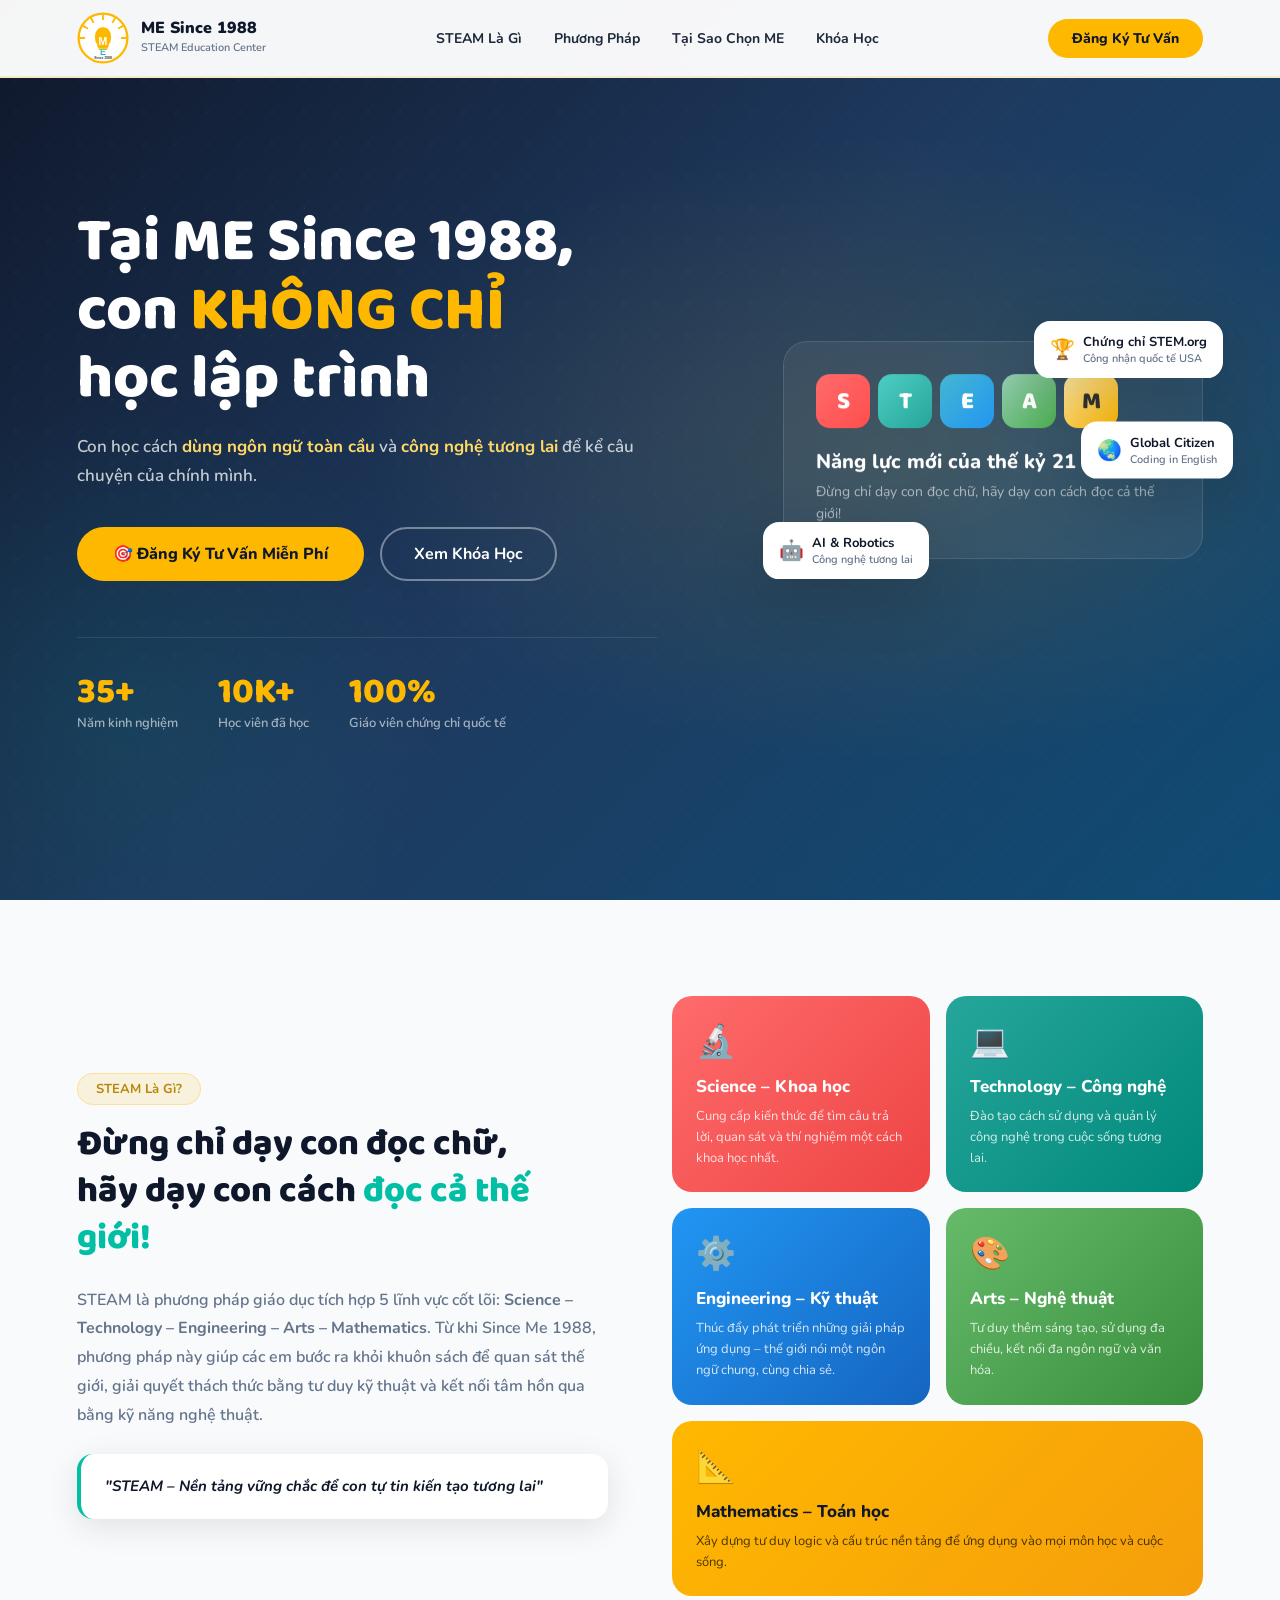
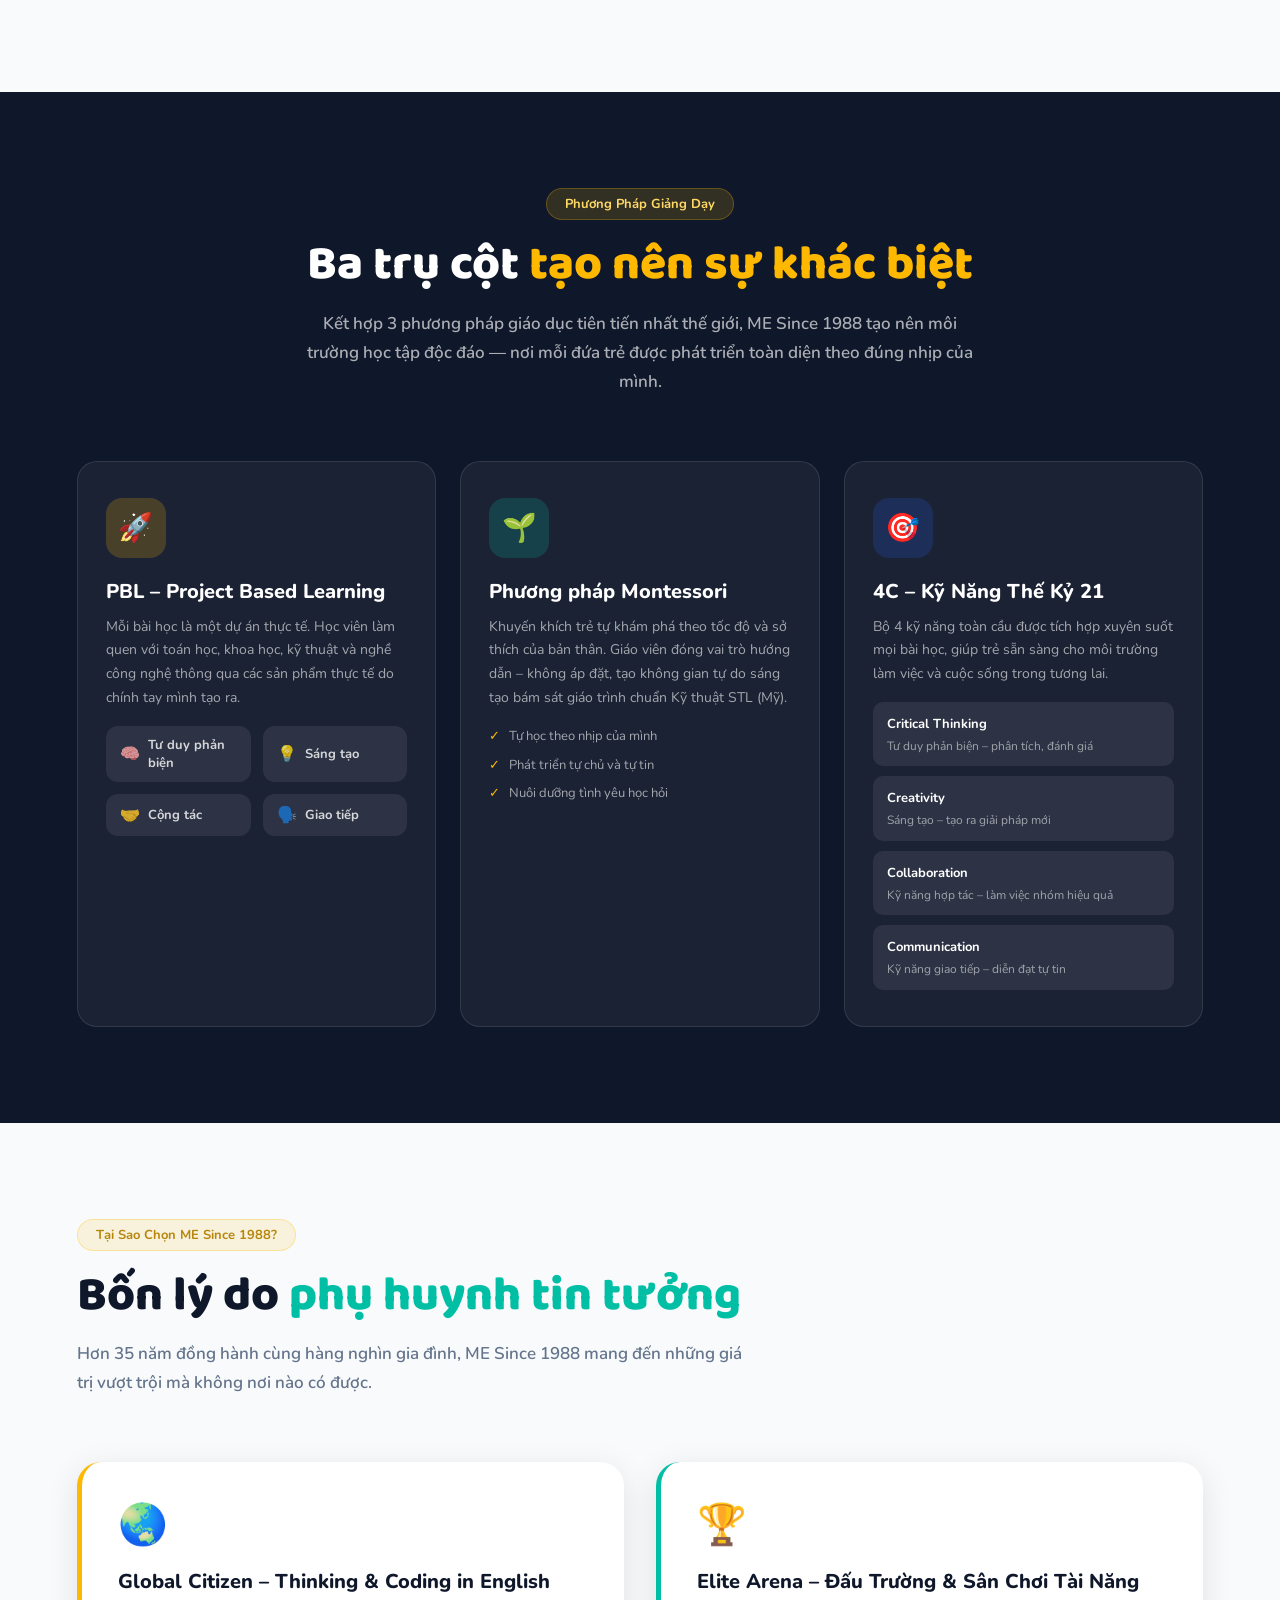
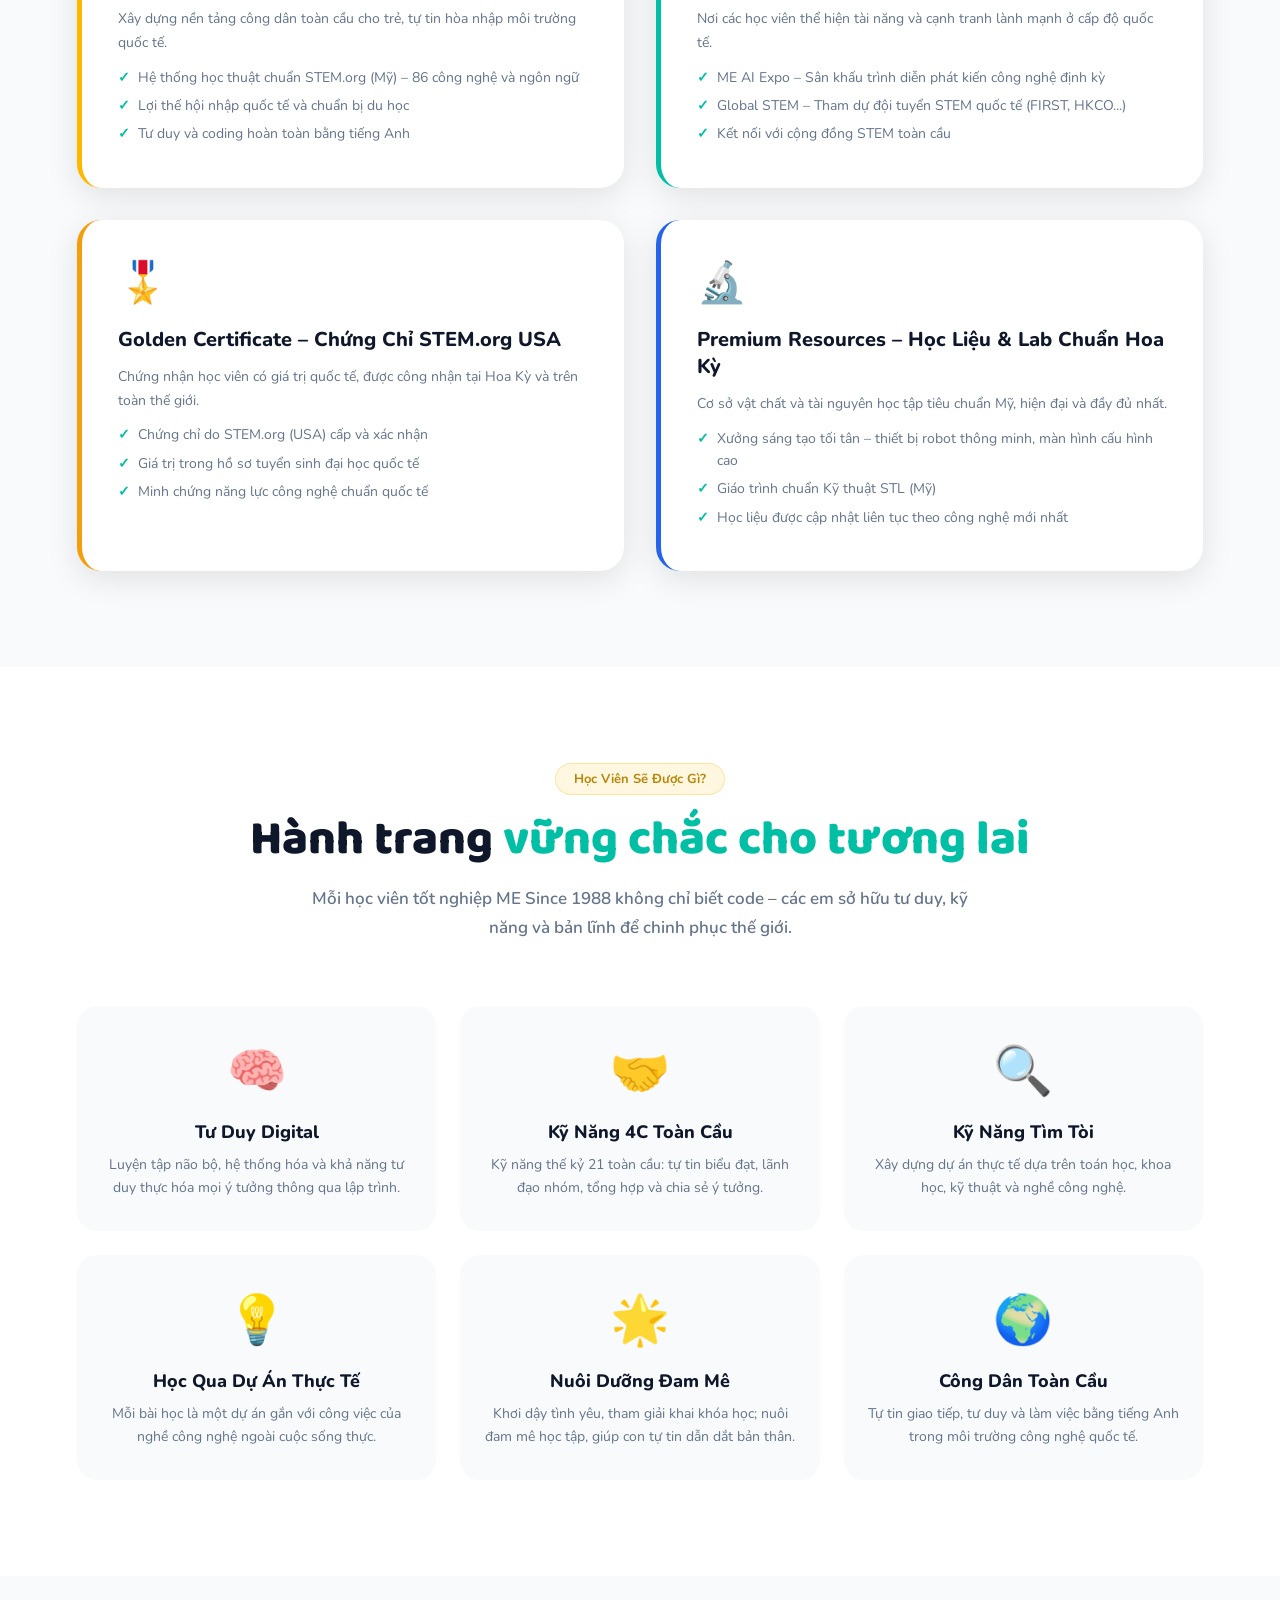
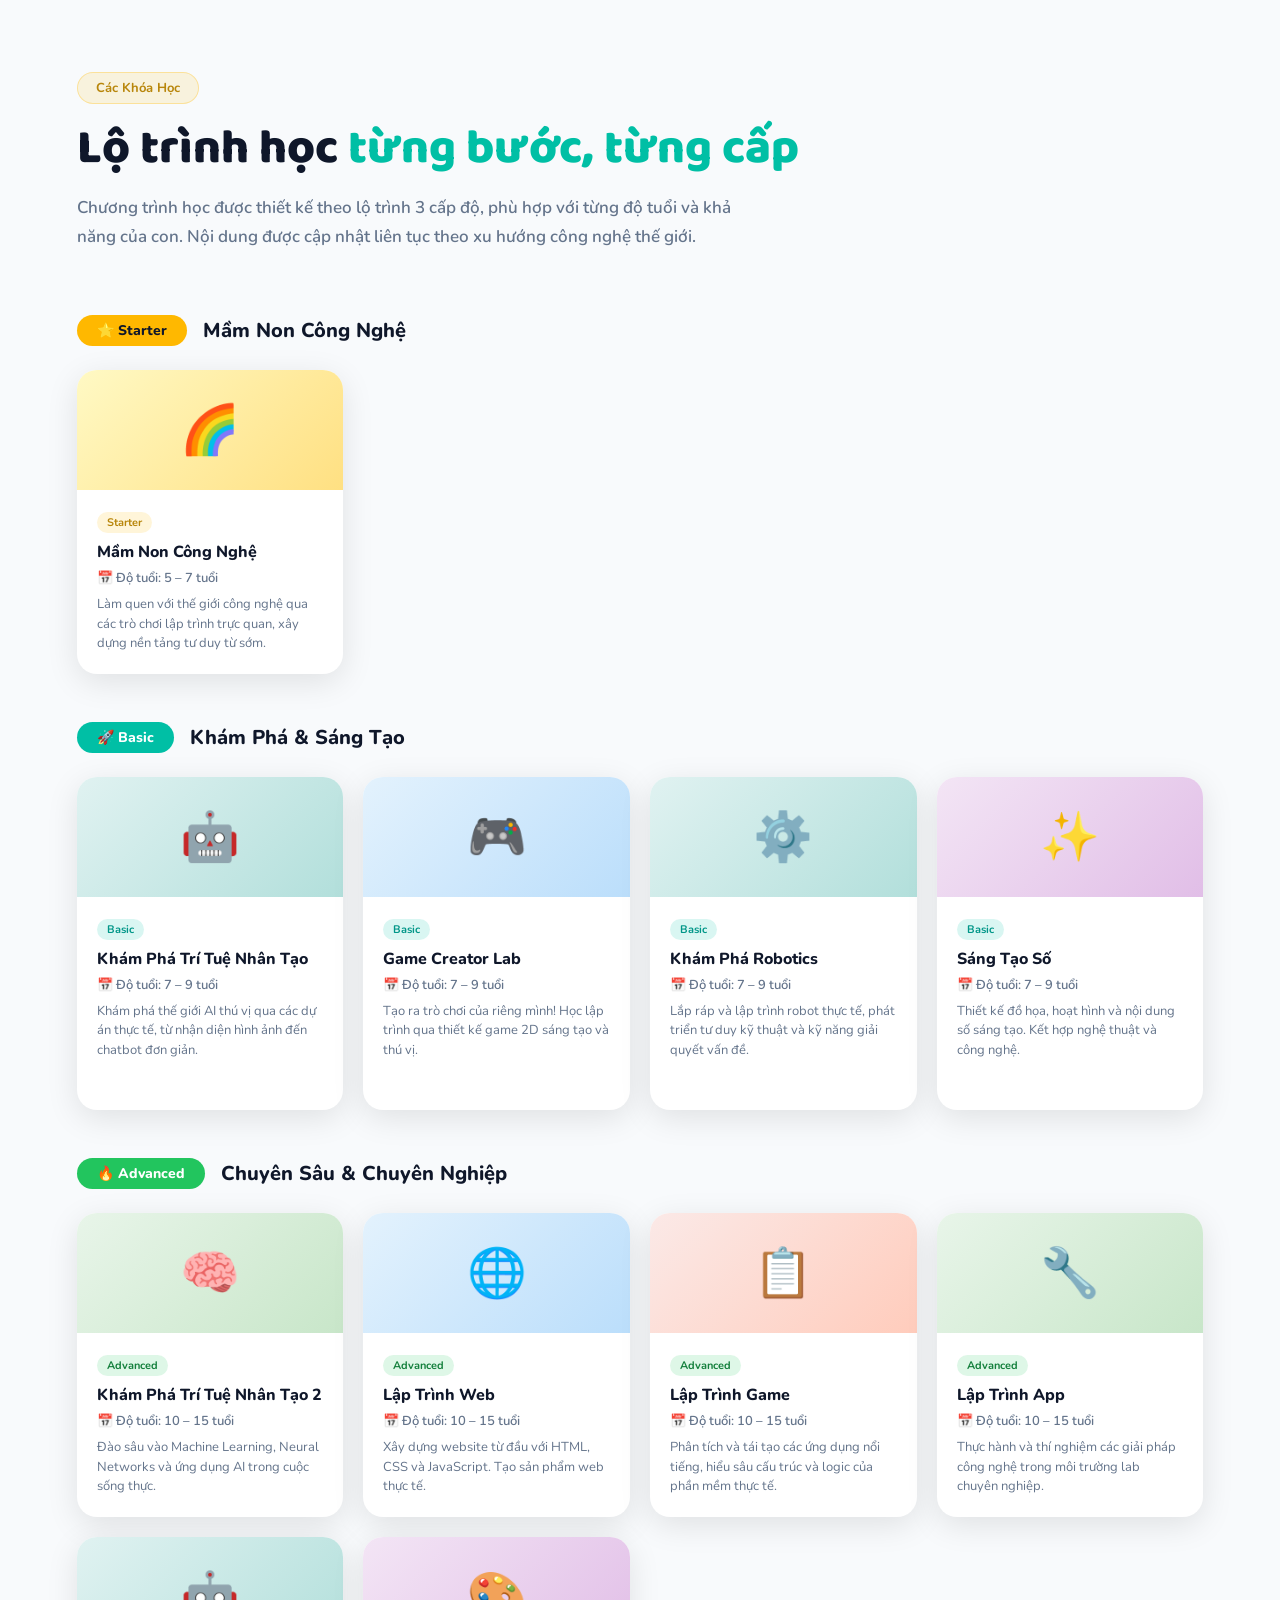
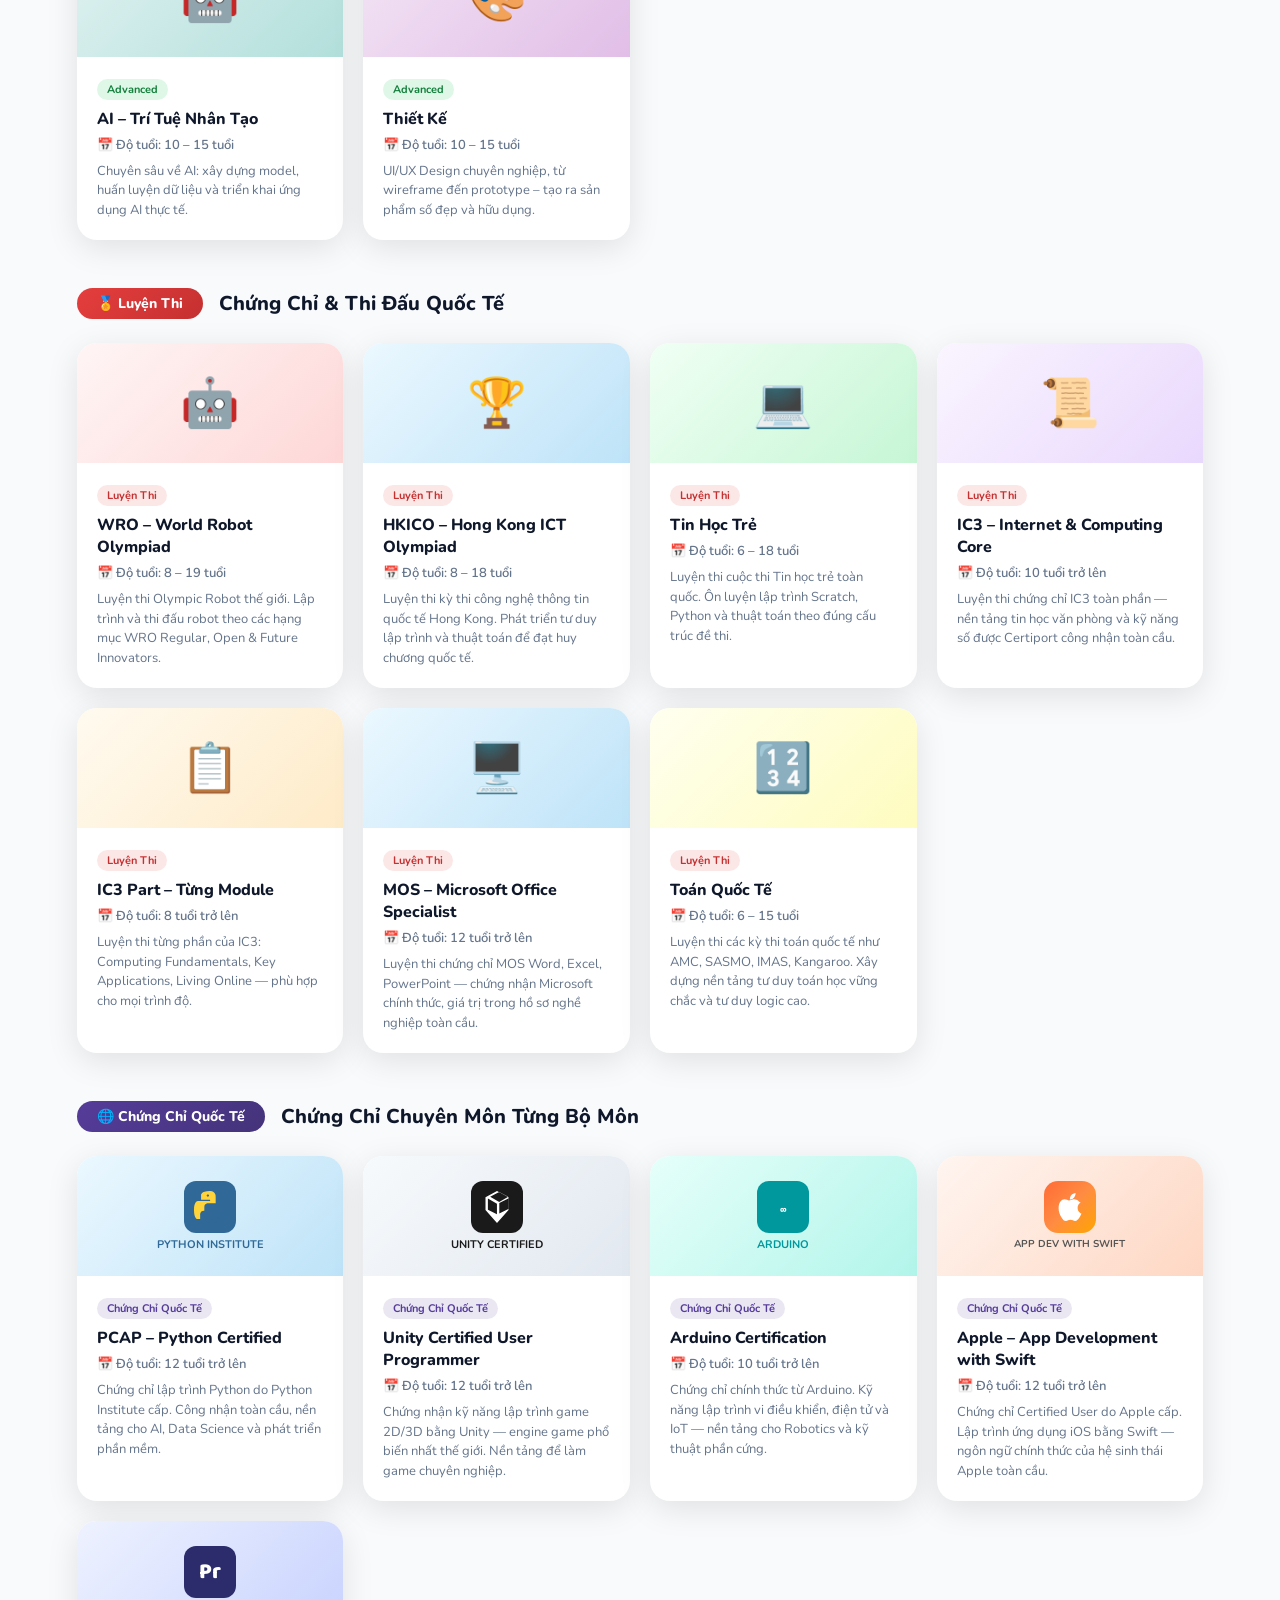
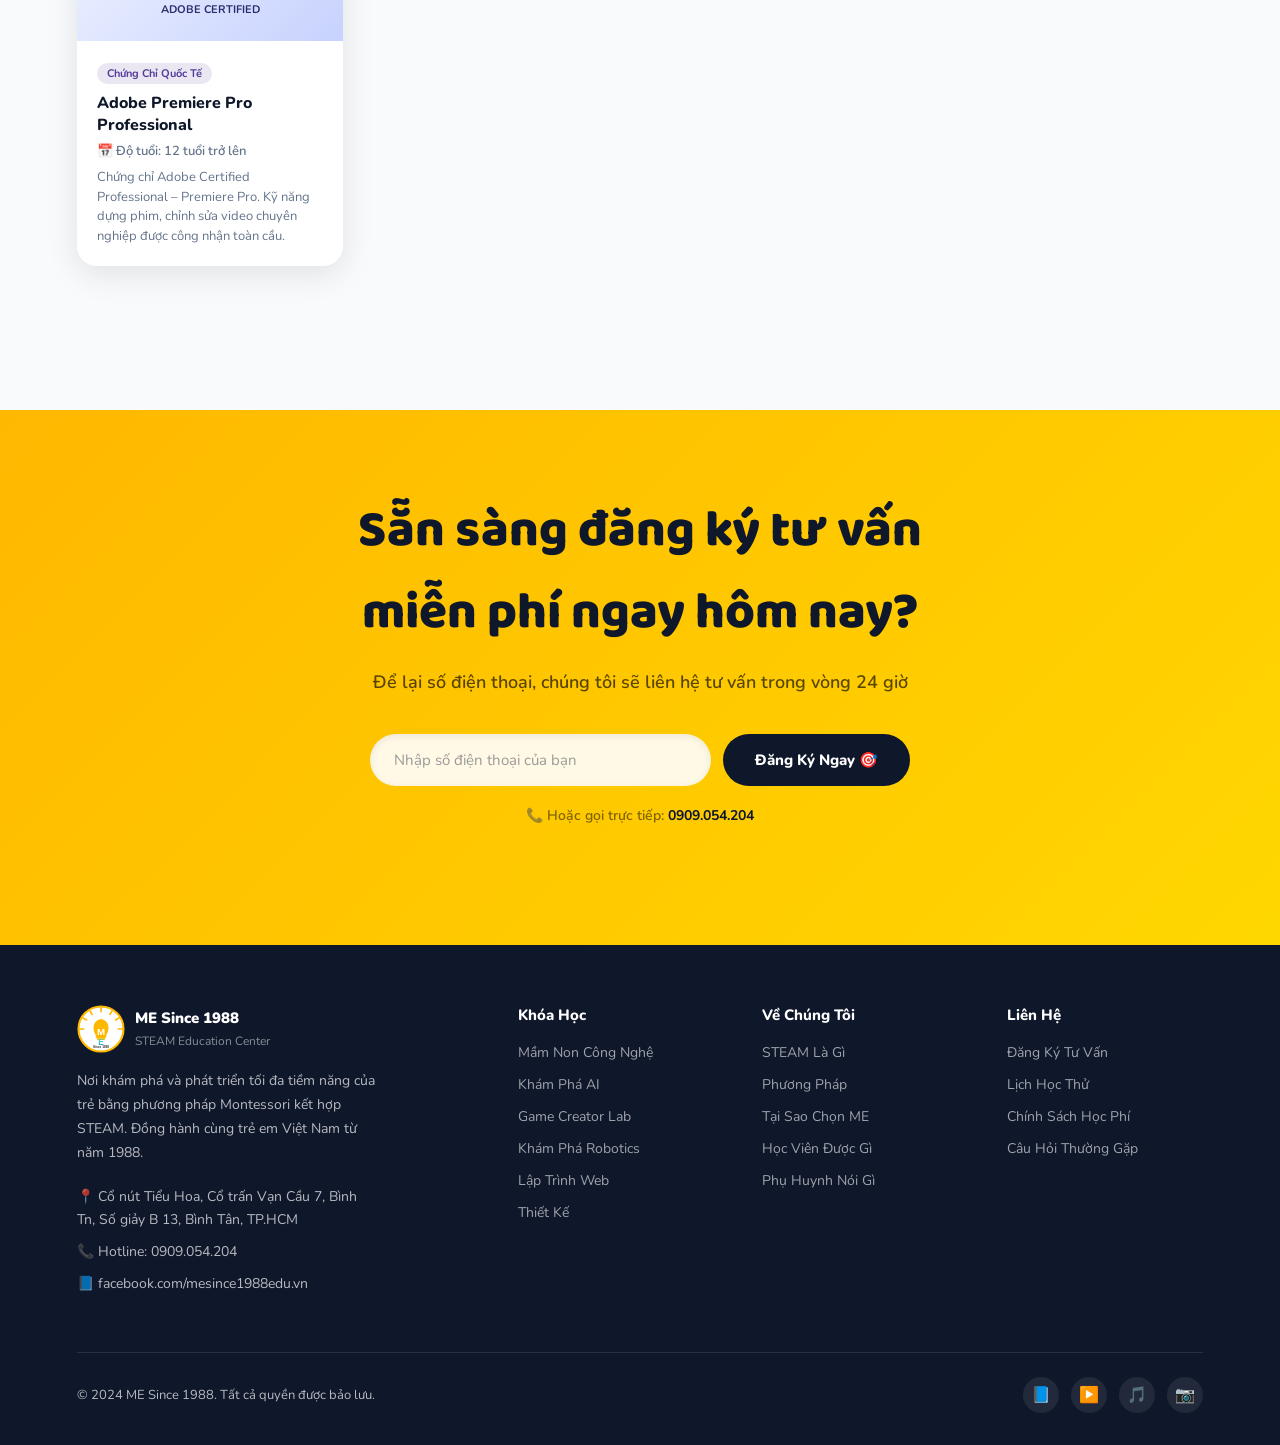
==== index.html @ 808fad38 "index" ====
<!DOCTYPE html>
<html lang="vi">
<head>
  <meta charset="UTF-8" />
  <meta name="viewport" content="width=device-width, initial-scale=1.0" />
  <title>ME Since 1988 – STEAM Công Nghệ Cho Trẻ</title>
  <link rel="preconnect" href="https://fonts.googleapis.com" />
  <link href="https://fonts.googleapis.com/css2?family=Nunito:wght@400;600;700;800;900&family=Baloo+2:wght@700;800&display=swap" rel="stylesheet" />
  <style>
    *, *::before, *::after { box-sizing: border-box; margin: 0; padding: 0; }

    :root {
      --yellow: #FFB800;
      --yellow-light: #FFD966;
      --teal: #00BFA5;
      --teal-dark: #009688;
      --green: #2ECC71;
      --blue: #2563EB;
      --navy: #0F172A;
      --navy-soft: #1E293B;
      --white: #FFFFFF;
      --gray-soft: #F8FAFC;
      --gray: #64748B;
      --radius: 20px;
      --shadow: 0 8px 32px rgba(0,0,0,0.10);
      --shadow-lg: 0 20px 60px rgba(0,0,0,0.15);
    }

    html { scroll-behavior: smooth; }

    body {
      font-family: 'Nunito', sans-serif;
      color: var(--navy);
      background: var(--white);
      overflow-x: hidden;
    }

    /* ── NAV ── */
    nav {
      position: fixed; top: 0; left: 0; right: 0; z-index: 999;
      background: rgba(255,255,255,0.96);
      backdrop-filter: blur(12px);
      border-bottom: 2px solid rgba(255,184,0,0.2);
      display: flex; align-items: center; justify-content: space-between;
      padding: 12px 6%;
      transition: box-shadow .3s;
    }
    nav.scrolled { box-shadow: 0 4px 24px rgba(0,0,0,0.10); }

    .nav-logo { display: flex; align-items: center; gap: 12px; text-decoration: none; }
    .nav-logo .logo-icon {
      width: 50px; height: 50px;
      background: var(--yellow);
      border-radius: 50%;
      display: flex; align-items: center; justify-content: center;
      font-family: 'Baloo 2', sans-serif;
      font-weight: 800; font-size: 18px; color: var(--navy);
      box-shadow: 0 4px 12px rgba(255,184,0,0.4);
    }
    .nav-logo .logo-text { line-height: 1.1; }
    .nav-logo .logo-text strong { display: block; font-size: 16px; font-weight: 900; color: var(--navy); }
    .nav-logo .logo-text span { font-size: 11px; color: var(--gray); font-weight: 600; }

    .nav-links { display: flex; gap: 32px; list-style: none; }
    .nav-links a {
      text-decoration: none; font-weight: 700; font-size: 14px;
      color: var(--navy-soft); transition: color .2s;
    }
    .nav-links a:hover { color: var(--yellow); }

    .nav-cta {
      background: var(--yellow); color: var(--navy);
      border: none; border-radius: 50px;
      padding: 10px 24px; font-weight: 800; font-size: 14px;
      cursor: pointer; transition: transform .2s, box-shadow .2s;
      text-decoration: none;
    }
    .nav-cta:hover { transform: translateY(-2px); box-shadow: 0 6px 20px rgba(255,184,0,0.5); }

    .hamburger { display: none; flex-direction: column; gap: 5px; cursor: pointer; }
    .hamburger span { width: 24px; height: 3px; background: var(--navy); border-radius: 3px; transition: .3s; }

    /* ── HERO ── */
    #hero {
      min-height: 100vh;
      background: linear-gradient(135deg, #0F172A 0%, #1E3A5F 50%, #0F4C75 100%);
      display: flex; align-items: center;
      padding: 120px 6% 80px;
      position: relative; overflow: hidden;
    }
    #hero::before {
      content: '';
      position: absolute; inset: 0;
      background: radial-gradient(ellipse 60% 50% at 70% 50%, rgba(255,184,0,0.12) 0%, transparent 70%),
                  radial-gradient(ellipse 40% 60% at 10% 80%, rgba(0,191,165,0.10) 0%, transparent 60%);
    }

    .hero-dots {
      position: absolute; inset: 0; pointer-events: none;
      background-image: radial-gradient(circle, rgba(255,255,255,0.06) 1px, transparent 1px);
      background-size: 32px 32px;
    }

    .hero-content { position: relative; z-index: 2; max-width: 580px; }
    .hero-badge {
      display: inline-flex; align-items: center; gap: 8px;
      background: rgba(255,184,0,0.15); border: 1px solid rgba(255,184,0,0.35);
      color: var(--yellow-light); border-radius: 50px;
      padding: 6px 18px; font-size: 13px; font-weight: 700;
      margin-bottom: 24px;
    }
    .hero-badge .dot { width: 8px; height: 8px; background: var(--yellow); border-radius: 50%; animation: pulse 2s infinite; }

    @keyframes pulse { 0%,100%{opacity:1;transform:scale(1)} 50%{opacity:.5;transform:scale(1.3)} }

    .hero-title {
      font-family: 'Baloo 2', sans-serif;
      font-size: clamp(36px, 5vw, 62px);
      font-weight: 800; line-height: 1.1; color: var(--white);
      margin-bottom: 20px;
    }
    .hero-title .highlight { color: var(--yellow); }

    .hero-sub {
      font-size: 17px; color: rgba(255,255,255,0.75);
      line-height: 1.7; margin-bottom: 36px; font-weight: 600;
    }
    .hero-sub strong { color: var(--yellow-light); }

    .hero-actions { display: flex; gap: 16px; flex-wrap: wrap; }
    .btn-primary {
      background: var(--yellow); color: var(--navy);
      border: none; border-radius: 50px;
      padding: 16px 36px; font-weight: 800; font-size: 16px;
      cursor: pointer; transition: transform .2s, box-shadow .2s;
      text-decoration: none; display: inline-block;
    }
    .btn-primary:hover { transform: translateY(-3px); box-shadow: 0 10px 30px rgba(255,184,0,0.5); }
    .btn-outline {
      background: transparent; color: var(--white);
      border: 2px solid rgba(255,255,255,0.4); border-radius: 50px;
      padding: 14px 32px; font-weight: 700; font-size: 16px;
      cursor: pointer; transition: .2s; text-decoration: none; display: inline-block;
    }
    .btn-outline:hover { border-color: var(--white); background: rgba(255,255,255,0.08); }

    .hero-stats {
      display: flex; gap: 40px; margin-top: 56px;
      padding-top: 36px; border-top: 1px solid rgba(255,255,255,0.1);
    }
    .stat-item .number {
      font-family: 'Baloo 2', sans-serif; font-size: 36px; font-weight: 800;
      color: var(--yellow); line-height: 1;
    }
    .stat-item .label { font-size: 13px; color: rgba(255,255,255,0.6); font-weight: 600; margin-top: 4px; }

    .hero-visual {
      position: absolute; right: 6%; top: 50%; transform: translateY(-50%);
      width: min(420px, 40%); z-index: 2;
    }
    .hero-card-wrap { position: relative; }
    .hero-big-card {
      background: rgba(255,255,255,0.06);
      border: 1px solid rgba(255,255,255,0.12);
      border-radius: 24px; padding: 32px;
      backdrop-filter: blur(16px);
    }
    .steam-letters {
      display: flex; gap: 8px; margin-bottom: 20px;
    }
    .sl {
      width: 54px; height: 54px; border-radius: 14px;
      display: flex; align-items: center; justify-content: center;
      font-family: 'Baloo 2', sans-serif; font-size: 24px; font-weight: 800;
      color: #fff; flex-shrink: 0;
    }
    .sl-s { background: linear-gradient(135deg,#FF6B6B,#FF4E4E); }
    .sl-t { background: linear-gradient(135deg,#4ECDC4,#26A69A); }
    .sl-e { background: linear-gradient(135deg,#45B7D1,#2196F3); }
    .sl-a { background: linear-gradient(135deg,#96CEB4,#4CAF50); }
    .sl-m { background: linear-gradient(135deg,#FFEAA7,#FFB800); color: #333; }

    .hero-big-card h3 { color: #fff; font-size: 20px; font-weight: 800; margin-bottom: 6px; }
    .hero-big-card p { color: rgba(255,255,255,0.6); font-size: 14px; line-height: 1.6; }

    .floating-badge {
      position: absolute;
      background: #fff; border-radius: 16px; padding: 12px 16px;
      box-shadow: var(--shadow-lg); font-weight: 700; font-size: 13px;
      display: flex; align-items: center; gap: 8px;
    }
    .fb-1 { top: -20px; right: -20px; animation: float 3s ease-in-out infinite; }
    .fb-2 { bottom: -20px; left: -20px; animation: float 3s ease-in-out infinite .5s; }
    .fb-3 { top: 50%; right: -30px; transform: translateY(-50%); animation: float 3s ease-in-out infinite 1s; }

    @keyframes float { 0%,100%{transform:translateY(0)} 50%{transform:translateY(-8px)} }
    .fb-2 { animation-name: float2; }
    @keyframes float2 { 0%,100%{transform:translateY(0)} 50%{transform:translateY(-8px)} }
    .fb-3 { animation-name: float3; }
    @keyframes float3 { 0%,100%{transform:translateY(-50%)} 50%{transform:translateY(calc(-50% - 8px)); } }

    .fb-icon { font-size: 20px; }
    .fb-text .t1 { color: var(--navy); font-size: 13px; }
    .fb-text .t2 { color: var(--gray); font-size: 11px; font-weight: 600; }

    /* ── SECTIONS COMMON ── */
    section { padding: 96px 6%; }
    .section-label {
      display: inline-block;
      background: rgba(255,184,0,0.12); color: #B8860B;
      border-radius: 50px; padding: 6px 18px;
      font-size: 13px; font-weight: 700; margin-bottom: 16px;
      border: 1px solid rgba(255,184,0,0.3);
    }
    .section-title {
      font-family: 'Baloo 2', sans-serif;
      font-size: clamp(28px, 4vw, 48px); font-weight: 800;
      line-height: 1.2; color: var(--navy);
    }
    .section-title .accent { color: var(--teal); }
    .section-desc {
      font-size: 17px; color: var(--gray); line-height: 1.7;
      max-width: 680px; margin-top: 16px; font-weight: 600;
    }
    .section-header { margin-bottom: 64px; }
    .section-header.center { text-align: center; }
    .section-header.center .section-desc { margin-left: auto; margin-right: auto; }

    /* ── STEAM SECTION ── */
    #steam { background: var(--gray-soft); }
    .steam-grid { display: grid; grid-template-columns: 1fr 1fr; gap: 64px; align-items: center; }

    .steam-cards { display: grid; grid-template-columns: 1fr 1fr; gap: 16px; }
    .steam-card {
      border-radius: 20px; padding: 24px;
      transition: transform .3s, box-shadow .3s;
      cursor: default;
    }
    .steam-card:hover { transform: translateY(-4px); box-shadow: var(--shadow-lg); }
    .steam-card.full { grid-column: span 2; }
    .steam-card .sc-icon { font-size: 32px; margin-bottom: 12px; }
    .steam-card h4 { font-size: 17px; font-weight: 800; margin-bottom: 8px; color: var(--white); }
    .steam-card p { font-size: 13px; color: rgba(255,255,255,0.82); line-height: 1.6; }

    .sc-science { background: linear-gradient(135deg,#FF6B6B,#EE4444); }
    .sc-tech { background: linear-gradient(135deg,#26A69A,#00897B); }
    .sc-eng { background: linear-gradient(135deg,#2196F3,#1565C0); }
    .sc-art { background: linear-gradient(135deg,#66BB6A,#388E3C); }
    .sc-math { background: linear-gradient(135deg,#FFB800,#F59E0B); }
    .sc-math h4 { color: var(--navy); }
    .sc-math p { color: rgba(0,0,0,0.7); }

    .steam-info { }
    .steam-info .big-quote {
      font-family: 'Baloo 2', sans-serif;
      font-size: clamp(22px,3vw,36px); font-weight: 800;
      line-height: 1.3; color: var(--navy); margin-bottom: 24px;
    }
    .steam-info .big-quote .hl { color: var(--teal); }

    /* ── METHOD SECTION ── */
    #method { background: var(--navy); }
    #method .section-title { color: #fff; }
    #method .section-label { background: rgba(255,184,0,0.15); color: var(--yellow-light); border-color: rgba(255,184,0,0.25); }
    #method .section-desc { color: rgba(255,255,255,0.65); }

    .method-grid { display: grid; grid-template-columns: repeat(3,1fr); gap: 24px; }
    .method-card {
      background: rgba(255,255,255,0.05);
      border: 1px solid rgba(255,255,255,0.10);
      border-radius: var(--radius); padding: 36px 28px;
      transition: background .3s, transform .3s;
    }
    .method-card:hover { background: rgba(255,255,255,0.08); transform: translateY(-4px); }
    .method-card .mc-icon {
      width: 60px; height: 60px; border-radius: 16px;
      display: flex; align-items: center; justify-content: center;
      font-size: 28px; margin-bottom: 20px;
    }
    .mc-pbl .mc-icon { background: rgba(255,184,0,0.2); }
    .mc-montessori .mc-icon { background: rgba(0,191,165,0.2); }
    .mc-4c .mc-icon { background: rgba(37,99,235,0.2); }
    .method-card h3 { font-size: 20px; font-weight: 800; color: #fff; margin-bottom: 10px; }
    .method-card p { font-size: 14px; color: rgba(255,255,255,0.60); line-height: 1.7; }

    .skills-4c { display: grid; grid-template-columns: repeat(2,1fr); gap: 12px; margin-top: 16px; }
    .skill-chip {
      background: rgba(255,255,255,0.08); border-radius: 12px;
      padding: 10px 14px; font-size: 13px; font-weight: 700; color: rgba(255,255,255,.8);
      display: flex; align-items: center; gap: 8px;
    }
    .skill-chip span { font-size: 16px; }

    /* ── WHY ME ── */
    #why { background: var(--gray-soft); }
    .why-grid { display: grid; grid-template-columns: repeat(2,1fr); gap: 32px; }
    .why-card {
      background: #fff; border-radius: 24px; padding: 36px;
      box-shadow: var(--shadow); transition: transform .3s, box-shadow .3s;
      border-left: 5px solid transparent;
    }
    .why-card:hover { transform: translateY(-5px); box-shadow: var(--shadow-lg); }
    .why-card.wc-1 { border-left-color: var(--yellow); }
    .why-card.wc-2 { border-left-color: var(--teal); }
    .why-card.wc-3 { border-left-color: #F59E0B; }
    .why-card.wc-4 { border-left-color: var(--blue); }

    .why-card .wc-icon { font-size: 40px; margin-bottom: 16px; }
    .why-card h3 { font-size: 20px; font-weight: 800; margin-bottom: 12px; color: var(--navy); }
    .why-card p { font-size: 14px; color: var(--gray); line-height: 1.7; }
    .why-card ul { list-style: none; margin-top: 12px; }
    .why-card ul li {
      font-size: 14px; color: var(--gray); line-height: 1.6;
      padding-left: 20px; position: relative; margin-bottom: 6px;
    }
    .why-card ul li::before { content: '✓'; position: absolute; left: 0; color: var(--teal); font-weight: 800; }

    /* ── OUTCOMES ── */
    #outcomes { background: #fff; }
    .outcomes-grid { display: grid; grid-template-columns: repeat(3,1fr); gap: 24px; }
    .outcome-card {
      border-radius: 20px; padding: 32px 24px; text-align: center;
      background: var(--gray-soft); transition: transform .3s, box-shadow .3s;
    }
    .outcome-card:hover { transform: translateY(-5px); box-shadow: var(--shadow-lg); background: #fff; }
    .outcome-card .oc-icon { font-size: 48px; margin-bottom: 16px; }
    .outcome-card h3 { font-size: 18px; font-weight: 800; margin-bottom: 10px; color: var(--navy); }
    .outcome-card p { font-size: 14px; color: var(--gray); line-height: 1.6; }

    /* ── COURSES ── */
    #courses { background: var(--gray-soft); }

    .age-tabs { display: flex; gap: 12px; margin-bottom: 48px; flex-wrap: wrap; }
    .age-tab {
      padding: 10px 24px; border-radius: 50px;
      border: 2px solid #E2E8F0; background: #fff;
      font-weight: 700; font-size: 14px; cursor: pointer;
      transition: .2s; color: var(--gray);
    }
    .age-tab.active, .age-tab:hover {
      background: var(--navy); color: #fff; border-color: var(--navy);
    }

    .course-level { margin-bottom: 48px; }
    .level-header {
      display: flex; align-items: center; gap: 16px; margin-bottom: 24px;
    }
    .level-badge {
      padding: 6px 20px; border-radius: 50px;
      font-weight: 800; font-size: 14px; color: #fff;
    }
    .lb-starter { background: var(--yellow); color: var(--navy); }
    .lb-basic { background: var(--teal); }
    .lb-advanced { background: #22C55E; }
    .lb-exam { background: linear-gradient(135deg,#E53E3E,#C53030); }
    .lb-cert { background: linear-gradient(135deg,#553C9A,#44337A); }
    .level-header h3 { font-size: 20px; font-weight: 800; color: var(--navy); }

    .courses-grid { display: grid; grid-template-columns: repeat(auto-fill, minmax(260px,1fr)); gap: 20px; }
    .course-card {
      background: #fff; border-radius: 20px;
      overflow: hidden; box-shadow: var(--shadow);
      transition: transform .3s, box-shadow .3s;
      cursor: pointer;
    }
    .course-card:hover { transform: translateY(-6px); box-shadow: var(--shadow-lg); }
    .course-card .cc-top {
      height: 120px; display: flex; align-items: center; justify-content: center;
      font-size: 48px;
    }
    .cc-yellow { background: linear-gradient(135deg, #FFF9C4, #FFE082); }
    .cc-teal { background: linear-gradient(135deg, #E0F2F1, #B2DFDB); }
    .cc-green { background: linear-gradient(135deg, #E8F5E9, #C8E6C9); }
    .cc-blue { background: linear-gradient(135deg, #E3F2FD, #BBDEFB); }
    .cc-purple { background: linear-gradient(135deg, #F3E5F5, #E1BEE7); }
    .cc-orange { background: linear-gradient(135deg, #FBE9E7, #FFCCBC); }
    .cc-exam-red { background: linear-gradient(135deg, #FFF5F5, #FED7D7); }
    .cc-exam-blue { background: linear-gradient(135deg, #EBF8FF, #BEE3F8); }
    .cc-exam-green { background: linear-gradient(135deg, #F0FFF4, #C6F6D5); }
    .cc-exam-purple { background: linear-gradient(135deg, #FAF5FF, #E9D8FD); }
    .cc-exam-orange { background: linear-gradient(135deg, #FFFAF0, #FEEBC8); }
    .cc-exam-gold { background: linear-gradient(135deg, #FFFFF0, #FEFCBF); }
    .cc-cert-python { background: linear-gradient(135deg, #EBF8FF, #BEE3F8); }
    .cc-cert-unity  { background: linear-gradient(135deg, #F7FAFC, #E2E8F0); }
    .cc-cert-arduino{ background: linear-gradient(135deg, #E6FFFA, #B2F5EA); }
    .cc-cert-apple  { background: linear-gradient(135deg, #FFF5F0, #FED7C3); }
    .cc-cert-adobe  { background: linear-gradient(135deg, #EEF2FF, #C7D2FE); }

    .course-card .cc-body { padding: 20px; }
    .course-card .cc-tag {
      font-size: 11px; font-weight: 700; padding: 3px 10px;
      border-radius: 50px; display: inline-block; margin-bottom: 8px;
    }
    .tag-starter { background: rgba(255,184,0,0.15); color: #B8860B; }
    .tag-basic { background: rgba(0,191,165,0.15); color: var(--teal-dark); }
    .tag-advanced { background: rgba(34,197,94,0.15); color: #15803D; }
    .tag-exam { background: rgba(229,62,62,0.12); color: #C53030; }
    .tag-cert { background: rgba(85,60,154,0.12); color: #553C9A; }
    .course-card h4 { font-size: 16px; font-weight: 800; color: var(--navy); margin-bottom: 6px; }
    .course-card .cc-age { font-size: 13px; color: var(--gray); font-weight: 600; }
    .course-card .cc-desc { font-size: 13px; color: var(--gray); margin-top: 8px; line-height: 1.5; }

    /* ── TESTIMONIALS ── */
    #testimonials { background: var(--navy); }
    #testimonials .section-title { color: #fff; }
    #testimonials .section-label { background: rgba(255,184,0,0.15); color: var(--yellow-light); border-color: rgba(255,184,0,0.25); }
    #testimonials .section-desc { color: rgba(255,255,255,0.6); }

    .testimonials-grid { display: grid; grid-template-columns: repeat(3,1fr); gap: 24px; }
    .testi-card {
      background: rgba(255,255,255,0.05); border: 1px solid rgba(255,255,255,0.10);
      border-radius: 20px; padding: 28px;
    }
    .testi-stars { color: var(--yellow); font-size: 16px; margin-bottom: 14px; }
    .testi-text { font-size: 14px; color: rgba(255,255,255,0.80); line-height: 1.7; font-style: italic; margin-bottom: 20px; }
    .testi-author { display: flex; align-items: center; gap: 12px; }
    .testi-avatar {
      width: 44px; height: 44px; border-radius: 50%;
      display: flex; align-items: center; justify-content: center;
      font-size: 18px; font-weight: 800;
    }
    .testi-author .ta-info strong { color: #fff; font-size: 14px; }
    .testi-author .ta-info span { display: block; color: rgba(255,255,255,0.5); font-size: 12px; }

    /* ── CTA SECTION ── */
    #cta {
      background: linear-gradient(135deg, var(--yellow) 0%, #FFD700 100%);
      padding: 80px 6%; text-align: center;
    }
    #cta h2 {
      font-family: 'Baloo 2', sans-serif;
      font-size: clamp(28px,4vw,52px); font-weight: 800;
      color: var(--navy); margin-bottom: 16px;
    }
    #cta p { font-size: 18px; color: rgba(0,0,0,0.65); font-weight: 600; margin-bottom: 40px; }
    .cta-form { display: flex; gap: 12px; max-width: 540px; margin: 0 auto; }
    .cta-form input {
      flex: 1; padding: 16px 24px; border-radius: 50px;
      border: none; font-size: 15px; font-family: 'Nunito', sans-serif;
      outline: none; background: rgba(255,255,255,0.9);
      box-shadow: inset 0 2px 8px rgba(0,0,0,0.08);
    }
    .cta-form input::placeholder { color: #999; }
    .btn-dark {
      background: var(--navy); color: #fff;
      border: none; border-radius: 50px; padding: 16px 32px;
      font-weight: 800; font-size: 15px; cursor: pointer;
      white-space: nowrap; transition: transform .2s, box-shadow .2s;
      font-family: 'Nunito', sans-serif;
    }
    .btn-dark:hover { transform: translateY(-2px); box-shadow: 0 8px 24px rgba(0,0,0,0.25); }

    /* ── FOOTER ── */
    footer {
      background: var(--navy); color: rgba(255,255,255,0.70);
      padding: 60px 6% 32px;
    }
    .footer-grid { display: grid; grid-template-columns: 2fr 1fr 1fr 1fr; gap: 48px; margin-bottom: 48px; }
    .footer-brand .fb-logo {
      display: flex; align-items: center; gap: 10px; margin-bottom: 16px;
    }
    .footer-brand .fb-logo .logo-icon {
      width: 44px; height: 44px; background: var(--yellow); border-radius: 50%;
      display: flex; align-items: center; justify-content: center;
      font-weight: 800; font-size: 15px; color: var(--navy);
    }
    .footer-brand .fb-logo strong { color: #fff; font-size: 15px; font-weight: 900; }
    .footer-brand p { font-size: 14px; line-height: 1.7; max-width: 300px; }
    .footer-brand .contact-info { margin-top: 20px; }
    .footer-brand .contact-info p { display: flex; align-items: flex-start; gap: 8px; margin-bottom: 8px; }
    .footer-col h4 { color: #fff; font-size: 15px; font-weight: 800; margin-bottom: 16px; }
    .footer-col ul { list-style: none; }
    .footer-col ul li { margin-bottom: 10px; }
    .footer-col ul li a { color: rgba(255,255,255,0.6); text-decoration: none; font-size: 14px; transition: color .2s; }
    .footer-col ul li a:hover { color: var(--yellow); }
    .footer-bottom {
      border-top: 1px solid rgba(255,255,255,0.1);
      padding-top: 24px; display: flex; justify-content: space-between;
      align-items: center; font-size: 13px;
    }
    .social-links { display: flex; gap: 12px; }
    .social-link {
      width: 36px; height: 36px; border-radius: 50%;
      background: rgba(255,255,255,0.08); display: flex; align-items: center;
      justify-content: center; text-decoration: none; font-size: 16px;
      transition: background .2s;
    }
    .social-link:hover { background: var(--yellow); }

    /* ── COURSE DETAIL BUTTON ── */
    .has-detail { cursor: pointer; }
    .has-detail:hover .cc-detail-btn { opacity: 1; transform: translateY(0); }
    .cc-detail-btn {
      margin-top: 12px; font-size: 13px; font-weight: 800;
      color: var(--teal); opacity: 0; transform: translateY(6px);
      transition: .2s;
    }

    /* ── MODAL ── */
    .modal-overlay {
      position: fixed; inset: 0; z-index: 2000;
      background: rgba(10,15,30,0.80);
      backdrop-filter: blur(6px);
      display: flex; align-items: center; justify-content: center;
      opacity: 0; pointer-events: none;
      transition: opacity .3s;
      padding: 20px;
    }
    .modal-overlay.open { opacity: 1; pointer-events: all; }

    .modal-box {
      background: #fff; border-radius: 28px;
      width: 100%; max-width: 960px;
      max-height: 90vh; display: flex; flex-direction: column;
      transform: scale(.95) translateY(20px);
      transition: transform .3s;
      overflow: hidden;
    }
    .modal-overlay.open .modal-box { transform: scale(1) translateY(0); }

    .modal-head {
      padding: 28px 36px 20px;
      border-bottom: 1px solid #F1F5F9;
      display: flex; align-items: flex-start; justify-content: space-between;
      flex-shrink: 0;
    }
    .modal-head-info .mh-label {
      font-size: 12px; font-weight: 700; color: var(--teal);
      text-transform: uppercase; letter-spacing: 1px; margin-bottom: 6px;
    }
    .modal-head-info h2 {
      font-family: 'Baloo 2', sans-serif; font-size: 26px;
      font-weight: 800; color: var(--navy); margin-bottom: 8px;
    }
    .modal-meta { display: flex; gap: 16px; flex-wrap: wrap; }
    .modal-meta span {
      font-size: 13px; color: var(--gray); font-weight: 600;
      display: flex; align-items: center; gap: 5px;
    }
    .modal-close {
      width: 40px; height: 40px; border-radius: 50%;
      border: none; background: #F1F5F9; cursor: pointer;
      font-size: 18px; display: flex; align-items: center; justify-content: center;
      transition: background .2s; flex-shrink: 0; margin-left: 16px;
    }
    .modal-close:hover { background: #E2E8F0; }

    .modal-levels {
      display: flex; gap: 8px; padding: 16px 36px;
      border-bottom: 1px solid #F1F5F9;
      flex-shrink: 0; overflow-x: auto;
    }
    .level-tab {
      padding: 8px 22px; border-radius: 50px;
      border: 2px solid #E2E8F0; background: #fff;
      font-weight: 800; font-size: 14px; cursor: pointer;
      transition: .2s; color: var(--gray); white-space: nowrap;
    }
    .level-tab.active { background: var(--navy); color: #fff; border-color: var(--navy); }

    .modal-body {
      flex: 1; overflow-y: auto; padding: 28px 36px;
    }

    .lessons-grid {
      display: grid; grid-template-columns: repeat(auto-fill, minmax(200px, 1fr));
      gap: 16px;
    }
    .lesson-card {
      border-radius: 16px; overflow: hidden;
      border: 1px solid #E2E8F0;
      transition: transform .2s, box-shadow .2s;
      background: #fff;
    }
    .lesson-card:hover { transform: translateY(-3px); box-shadow: var(--shadow); }

    .lesson-img {
      width: 100%; aspect-ratio: 4/3; object-fit: cover;
      background: linear-gradient(135deg, #F0F9FF, #E0F2FE);
      display: block;
    }
    .lesson-img-placeholder {
      width: 100%; aspect-ratio: 4/3;
      background: linear-gradient(135deg, #F8FAFC, #F1F5F9);
      display: flex; align-items: center; justify-content: center;
      font-size: 36px;
    }

    .lesson-info { padding: 12px; }
    .lesson-num {
      font-size: 11px; font-weight: 700; color: var(--gray);
      text-transform: uppercase; letter-spacing: .5px; margin-bottom: 4px;
    }
    .lesson-title {
      font-size: 13px; font-weight: 800; color: var(--navy);
      line-height: 1.4; margin-bottom: 8px;
    }
    .lesson-tool {
      display: inline-block; font-size: 11px; font-weight: 700;
      padding: 3px 10px; border-radius: 50px;
      background: rgba(0,191,165,0.12); color: var(--teal-dark);
    }
    .lesson-card.is-project .lesson-info { background: #FFFBEB; }
    .lesson-card.is-project .lesson-title { color: #92400E; }

    @media (max-width: 600px) {
      .modal-head { padding: 20px; }
      .modal-levels { padding: 12px 20px; }
      .modal-body { padding: 16px 20px; }
      .lessons-grid { grid-template-columns: 1fr 1fr; }
    }

    /* ── INTRO VIEW ── */
    .intro-wrap { grid-column: 1 / -1; }

    .intro-meta-grid {
      display: grid; grid-template-columns: repeat(auto-fill, minmax(200px,1fr));
      gap: 12px; margin-bottom: 28px;
    }
    .intro-meta-card {
      display: flex; align-items: center; gap: 12px;
      background: var(--gray-soft); border-radius: 14px; padding: 14px 16px;
      border: 1px solid #E2E8F0;
    }
    .imc-icon { font-size: 24px; flex-shrink: 0; }
    .imc-label { font-size: 11px; font-weight: 700; color: var(--gray); text-transform: uppercase; letter-spacing: .5px; }
    .imc-val   { font-size: 14px; font-weight: 800; color: var(--navy); margin-top: 2px; }

    .intro-body {
      display: grid; grid-template-columns: 1fr 1fr; gap: 24px;
    }
    @media (max-width: 680px) { .intro-body { grid-template-columns: 1fr; } }

    .intro-col-title {
      font-size: 16px; font-weight: 800; color: var(--navy);
      margin-bottom: 14px; padding-bottom: 10px;
      border-bottom: 2px solid #F1F5F9;
    }
    .intro-text {
      font-size: 14px; color: var(--gray); line-height: 1.85; font-weight: 600;
    }
    .outcome-sec { margin-bottom: 18px; }
    .outcome-sec-title {
      font-size: 13px; font-weight: 800; color: var(--navy);
      margin-bottom: 8px;
    }
    .outcome-sec ul { list-style: none; padding: 0; }
    .outcome-sec ul li {
      font-size: 13px; color: var(--gray); line-height: 1.6;
      padding: 4px 0 4px 18px; position: relative;
    }
    .outcome-sec ul li::before {
      content: '→'; position: absolute; left: 0; color: var(--teal); font-weight: 800;
    }

    /* ── LESSON DETAIL PANEL ── */
    .lesson-panel-overlay {
      position: fixed; inset: 0; z-index: 3000;
      background: rgba(10,15,30,0.5);
      display: flex; align-items: center; justify-content: flex-end;
      opacity: 0; pointer-events: none;
      transition: opacity .25s;
    }
    .lesson-panel-overlay.open { opacity: 1; pointer-events: all; }

    .lesson-panel {
      background: #fff; width: min(480px, 95vw);
      height: 100vh; display: flex; flex-direction: column;
      transform: translateX(100%);
      transition: transform .3s cubic-bezier(.4,0,.2,1);
      overflow: hidden;
    }
    .lesson-panel-overlay.open .lesson-panel { transform: translateX(0); }

    .lp-head {
      padding: 24px 24px 16px;
      border-bottom: 1px solid #F1F5F9;
      display: flex; justify-content: space-between; align-items: flex-start;
      flex-shrink: 0; gap: 12px;
    }
    .lp-bai { font-size: 12px; font-weight: 700; color: var(--teal); text-transform: uppercase; letter-spacing: .5px; margin-bottom: 4px; }
    .lp-title { font-family: 'Baloo 2',sans-serif; font-size: 18px; font-weight: 800; color: var(--navy); margin-bottom: 8px; line-height: 1.3; }

    .lp-body { flex: 1; overflow-y: auto; padding: 20px 24px 32px; }

    .lp-img-wrap { margin-bottom: 20px; border-radius: 16px; overflow: hidden; }
    .lp-img-wrap img { width: 100%; display: block; aspect-ratio: 4/3; object-fit: cover; }
    .lp-img-placeholder {
      width: 100%; aspect-ratio: 4/3;
      background: linear-gradient(135deg,#F0F9FF,#E0F2FE);
      display: flex; align-items: center; justify-content: center; font-size: 56px;
    }

    .lp-block { background: var(--gray-soft); border-radius: 16px; padding: 18px 20px; margin-bottom: 14px; }
    .lp-block-label { font-size: 13px; font-weight: 800; color: var(--navy); margin-bottom: 10px; }
    .lp-block p { font-size: 14px; color: var(--gray); line-height: 1.8; white-space: pre-line; }

    /* ── SCROLL ANIMATION ── */
    .fade-up {
      opacity: 0; transform: translateY(30px);
      transition: opacity .6s ease, transform .6s ease;
    }
    .fade-up.visible { opacity: 1; transform: translateY(0); }

    /* ── RESPONSIVE ── */
    @media (max-width: 1024px) {
      .hero-visual { display: none; }
      .steam-grid { grid-template-columns: 1fr; }
      .method-grid { grid-template-columns: 1fr 1fr; }
      .footer-grid { grid-template-columns: 1fr 1fr; }
    }
    @media (max-width: 768px) {
      .nav-links, .nav-cta { display: none; }
      .hamburger { display: flex; }
      .why-grid, .outcomes-grid, .testimonials-grid { grid-template-columns: 1fr; }
      .method-grid { grid-template-columns: 1fr; }
      .hero-stats { gap: 24px; }
      .cta-form { flex-direction: column; }
      .footer-grid { grid-template-columns: 1fr; gap: 32px; }
      .steam-cards { grid-template-columns: 1fr; }
      .steam-card.full { grid-column: span 1; }
      .footer-bottom { flex-direction: column; gap: 16px; text-align: center; }
    }
  </style>
</head>
<body>

<!-- ── NAV ── -->
<nav id="mainNav">
  <a href="#hero" class="nav-logo">
    <svg width="52" height="52" viewBox="0 0 640 640" xmlns="http://www.w3.org/2000/svg" style="flex-shrink:0;">
      <defs>
        <linearGradient id="eGrad" x1="0" y1="0" x2="0" y2="1">
          <stop offset="0%" stop-color="#7ED56F"/>
          <stop offset="50%" stop-color="#30C5D2"/>
          <stop offset="100%" stop-color="#1E90FF"/>
        </linearGradient>
      </defs>
      <!-- outer circle -->
      <circle cx="320" cy="320" r="300" fill="white" stroke="#FFB800" stroke-width="28"/>
      <!-- sun rays -->
      <g stroke="#FFB800" stroke-width="22" stroke-linecap="round">
        <line x1="320" y1="38" x2="320" y2="90"/>
        <line x1="466" y1="80" x2="440" y2="126"/>
        <line x1="560" y1="174" x2="514" y2="200"/>
        <line x1="602" y1="320" x2="550" y2="320"/>
        <line x1="174" y1="80" x2="200" y2="126"/>
        <line x1="80" y1="174" x2="126" y2="200"/>
        <line x1="38" y1="320" x2="90" y2="320"/>
      </g>
      <!-- bulb body -->
      <path d="M220 310 Q220 200 320 185 Q420 200 420 310 Q420 370 390 400 L390 430 L250 430 L250 400 Q220 370 220 310Z" fill="#FFB800"/>
      <!-- bulb base -->
      <rect x="258" y="428" width="124" height="22" rx="8" fill="#FFB800"/>
      <rect x="268" y="450" width="104" height="18" rx="8" fill="#FFB800"/>
      <!-- M letter -->
      <text x="320" y="400" text-anchor="middle" font-family="Arial Black,sans-serif" font-weight="900" font-size="130" fill="white">M</text>
      <!-- E letter gradient -->
      <text x="320" y="530" text-anchor="middle" font-family="Arial Black,sans-serif" font-weight="900" font-size="110" fill="url(#eGrad)">E</text>
      <!-- Since 1988 -->
      <text x="320" y="578" text-anchor="middle" font-family="Arial,sans-serif" font-weight="700" font-size="42" fill="#333">Since 1988</text>
    </svg>
    <div class="logo-text">
      <strong>ME Since 1988</strong>
      <span>STEAM Education Center</span>
    </div>
  </a>
  <ul class="nav-links">
    <li><a href="#steam">STEAM Là Gì</a></li>
    <li><a href="#method">Phương Pháp</a></li>
    <li><a href="#why">Tại Sao Chọn ME</a></li>
    <li><a href="#courses">Khóa Học</a></li>
  </ul>
  <a href="#cta" class="nav-cta">Đăng Ký Tư Vấn</a>
  <div class="hamburger" id="hamburger">
    <span></span><span></span><span></span>
  </div>
</nav>

<!-- ── HERO ── -->
<section id="hero">
  <div class="hero-dots"></div>
  <div class="hero-content">
    <h1 class="hero-title">
      Tại ME Since 1988,<br>
      con <span class="highlight">KHÔNG CHỈ</span><br>
      học lập trình
    </h1>
    <p class="hero-sub">
      Con học cách <strong>dùng ngôn ngữ toàn cầu</strong> và
      <strong>công nghệ tương lai</strong> để kể câu chuyện
      của chính mình.
    </p>
    <div class="hero-actions">
      <a href="#cta" class="btn-primary">🎯 Đăng Ký Tư Vấn Miễn Phí</a>
      <a href="#courses" class="btn-outline">Xem Khóa Học</a>
    </div>
    <div class="hero-stats">
      <div class="stat-item">
        <div class="number">35+</div>
        <div class="label">Năm kinh nghiệm</div>
      </div>
      <div class="stat-item">
        <div class="number">10K+</div>
        <div class="label">Học viên đã học</div>
      </div>
      <div class="stat-item">
        <div class="number">100%</div>
        <div class="label">Giáo viên chứng chỉ quốc tế</div>
      </div>
    </div>
  </div>

  <div class="hero-visual">
    <div class="hero-card-wrap">
      <div class="hero-big-card">
        <div class="steam-letters">
          <div class="sl sl-s">S</div>
          <div class="sl sl-t">T</div>
          <div class="sl sl-e">E</div>
          <div class="sl sl-a">A</div>
          <div class="sl sl-m">M</div>
        </div>
        <h3>Năng lực mới của thế kỷ 21</h3>
        <p>Đừng chỉ dạy con đọc chữ, hãy dạy con cách đọc cả thế giới!</p>
      </div>
      <div class="floating-badge fb-1">
        <span class="fb-icon">🏆</span>
        <div class="fb-text">
          <div class="t1">Chứng chỉ STEM.org</div>
          <div class="t2">Công nhận quốc tế USA</div>
        </div>
      </div>
      <div class="floating-badge fb-2">
        <span class="fb-icon">🤖</span>
        <div class="fb-text">
          <div class="t1">AI & Robotics</div>
          <div class="t2">Công nghệ tương lai</div>
        </div>
      </div>
      <div class="floating-badge fb-3">
        <span class="fb-icon">🌏</span>
        <div class="fb-text">
          <div class="t1">Global Citizen</div>
          <div class="t2">Coding in English</div>
        </div>
      </div>
    </div>
  </div>
</section>

<!-- ── STEAM LÀ GÌ ── -->
<section id="steam">
  <div class="steam-grid">
    <div class="steam-info fade-up">
      <span class="section-label">STEAM Là Gì?</span>
      <p class="big-quote">
        Đừng chỉ dạy con đọc chữ,<br>
        hãy dạy con cách <span class="hl">đọc cả thế giới!</span>
      </p>
      <p style="font-size:16px;color:var(--gray);line-height:1.8;font-weight:600;">
        STEAM là phương pháp giáo dục tích hợp 5 lĩnh vực cốt lõi:
        <strong>Science – Technology – Engineering – Arts – Mathematics</strong>.
        Từ khi Since Me 1988, phương pháp này giúp các em bước ra khỏi khuôn
        sách để quan sát thế giới, giải quyết thách thức bằng tư duy kỹ thuật
        và kết nối tâm hồn qua bằng kỹ năng nghệ thuật.
      </p>
      <div style="margin-top:24px;padding:20px 24px;background:#fff;border-radius:16px;box-shadow:var(--shadow);border-left:4px solid var(--teal);">
        <p style="font-style:italic;color:var(--navy);font-size:15px;font-weight:700;line-height:1.7;">
          "STEAM – Nền tảng vững chắc để con tự tin kiến tạo tương lai"
        </p>
      </div>
    </div>

    <div class="steam-cards fade-up">
      <div class="steam-card sc-science">
        <div class="sc-icon">🔬</div>
        <h4>Science – Khoa học</h4>
        <p>Cung cấp kiến thức để tìm câu trả lời, quan sát và thí nghiệm một cách khoa học nhất.</p>
      </div>
      <div class="steam-card sc-tech">
        <div class="sc-icon">💻</div>
        <h4>Technology – Công nghệ</h4>
        <p>Đào tạo cách sử dụng và quản lý công nghệ trong cuộc sống tương lai.</p>
      </div>
      <div class="steam-card sc-eng">
        <div class="sc-icon">⚙️</div>
        <h4>Engineering – Kỹ thuật</h4>
        <p>Thúc đẩy phát triển những giải pháp ứng dụng – thế giới nói một ngôn ngữ chung, cùng chia sẻ.</p>
      </div>
      <div class="steam-card sc-art">
        <div class="sc-icon">🎨</div>
        <h4>Arts – Nghệ thuật</h4>
        <p>Tư duy thêm sáng tạo, sử dụng đa chiều, kết nối đa ngôn ngữ và văn hóa.</p>
      </div>
      <div class="steam-card sc-math full">
        <div class="sc-icon">📐</div>
        <h4>Mathematics – Toán học</h4>
        <p>Xây dựng tư duy logic và cấu trúc nền tảng để ứng dụng vào mọi môn học và cuộc sống.</p>
      </div>
    </div>
  </div>
</section>

<!-- ── PHƯƠNG PHÁP ── -->
<section id="method">
  <div class="section-header center fade-up">
    <span class="section-label">Phương Pháp Giảng Dạy</span>
    <h2 class="section-title" style="color:#fff;">
      Ba trụ cột <span style="color:var(--yellow);">tạo nên sự khác biệt</span>
    </h2>
    <p class="section-desc">
      Kết hợp 3 phương pháp giáo dục tiên tiến nhất thế giới, ME Since 1988
      tạo nên môi trường học tập độc đáo — nơi mỗi đứa trẻ được phát triển
      toàn diện theo đúng nhịp của mình.
    </p>
  </div>

  <div class="method-grid fade-up">
    <div class="method-card mc-pbl">
      <div class="mc-icon">🚀</div>
      <h3>PBL – Project Based Learning</h3>
      <p style="margin-bottom:16px;">
        Mỗi bài học là một dự án thực tế. Học viên làm quen với toán học, khoa học,
        kỹ thuật và nghề công nghệ thông qua các sản phẩm thực tế do chính tay mình tạo ra.
      </p>
      <div class="skills-4c">
        <div class="skill-chip"><span>🧠</span>Tư duy phản biện</div>
        <div class="skill-chip"><span>💡</span>Sáng tạo</div>
        <div class="skill-chip"><span>🤝</span>Cộng tác</div>
        <div class="skill-chip"><span>🗣️</span>Giao tiếp</div>
      </div>
    </div>

    <div class="method-card mc-montessori">
      <div class="mc-icon">🌱</div>
      <h3>Phương pháp Montessori</h3>
      <p>
        Khuyến khích trẻ tự khám phá theo tốc độ và sở thích của bản thân.
        Giáo viên đóng vai trò hướng dẫn – không áp đặt, tạo không gian tự do
        sáng tạo bám sát giáo trình chuẩn Kỹ thuật STL (Mỹ).
      </p>
      <ul style="margin-top:16px;list-style:none;">
        <li style="font-size:13px;color:rgba(255,255,255,0.6);padding-left:20px;position:relative;margin-bottom:8px;line-height:1.6;">
          <span style="position:absolute;left:0;color:var(--yellow);">✓</span>
          Tự học theo nhịp của mình
        </li>
        <li style="font-size:13px;color:rgba(255,255,255,0.6);padding-left:20px;position:relative;margin-bottom:8px;line-height:1.6;">
          <span style="position:absolute;left:0;color:var(--yellow);">✓</span>
          Phát triển tự chủ và tự tin
        </li>
        <li style="font-size:13px;color:rgba(255,255,255,0.6);padding-left:20px;position:relative;line-height:1.6;">
          <span style="position:absolute;left:0;color:var(--yellow);">✓</span>
          Nuôi dưỡng tình yêu học hỏi
        </li>
      </ul>
    </div>

    <div class="method-card mc-4c">
      <div class="mc-icon">🎯</div>
      <h3>4C – Kỹ Năng Thế Kỷ 21</h3>
      <p style="margin-bottom:16px;">
        Bộ 4 kỹ năng toàn cầu được tích hợp xuyên suốt mọi bài học, giúp trẻ
        sẵn sàng cho môi trường làm việc và cuộc sống trong tương lai.
      </p>
      <div style="display:grid;gap:10px;margin-top:8px;">
        <div style="background:rgba(255,255,255,0.08);border-radius:10px;padding:10px 14px;">
          <strong style="color:#fff;font-size:13px;">Critical Thinking</strong>
          <p style="color:rgba(255,255,255,0.55);font-size:12px;margin-top:2px;">Tư duy phản biện – phân tích, đánh giá</p>
        </div>
        <div style="background:rgba(255,255,255,0.08);border-radius:10px;padding:10px 14px;">
          <strong style="color:#fff;font-size:13px;">Creativity</strong>
          <p style="color:rgba(255,255,255,0.55);font-size:12px;margin-top:2px;">Sáng tạo – tạo ra giải pháp mới</p>
        </div>
        <div style="background:rgba(255,255,255,0.08);border-radius:10px;padding:10px 14px;">
          <strong style="color:#fff;font-size:13px;">Collaboration</strong>
          <p style="color:rgba(255,255,255,0.55);font-size:12px;margin-top:2px;">Kỹ năng hợp tác – làm việc nhóm hiệu quả</p>
        </div>
        <div style="background:rgba(255,255,255,0.08);border-radius:10px;padding:10px 14px;">
          <strong style="color:#fff;font-size:13px;">Communication</strong>
          <p style="color:rgba(255,255,255,0.55);font-size:12px;margin-top:2px;">Kỹ năng giao tiếp – diễn đạt tự tin</p>
        </div>
      </div>
    </div>
  </div>
</section>

<!-- ── TẠI SAO CHỌN ME ── -->
<section id="why">
  <div class="section-header fade-up">
    <span class="section-label">Tại Sao Chọn ME Since 1988?</span>
    <h2 class="section-title">
      Bốn lý do <span class="accent">phụ huynh tin tưởng</span>
    </h2>
    <p class="section-desc">
      Hơn 35 năm đồng hành cùng hàng nghìn gia đình, ME Since 1988 mang đến
      những giá trị vượt trội mà không nơi nào có được.
    </p>
  </div>

  <div class="why-grid fade-up">
    <div class="why-card wc-1">
      <div class="wc-icon">🌏</div>
      <h3>Global Citizen – Thinking & Coding in English</h3>
      <p>Xây dựng nền tảng công dân toàn cầu cho trẻ, tự tin hòa nhập môi trường quốc tế.</p>
      <ul>
        <li>Hệ thống học thuật chuẩn STEM.org (Mỹ) – 86 công nghệ và ngôn ngữ</li>
        <li>Lợi thế hội nhập quốc tế và chuẩn bị du học</li>
        <li>Tư duy và coding hoàn toàn bằng tiếng Anh</li>
      </ul>
    </div>

    <div class="why-card wc-2">
      <div class="wc-icon">🏆</div>
      <h3>Elite Arena – Đấu Trường & Sân Chơi Tài Năng</h3>
      <p>Nơi các học viên thể hiện tài năng và cạnh tranh lành mạnh ở cấp độ quốc tế.</p>
      <ul>
        <li>ME AI Expo – Sân khấu trình diễn phát kiến công nghệ định kỳ</li>
        <li>Global STEM – Tham dự đội tuyển STEM quốc tế (FIRST, HKCO...)</li>
        <li>Kết nối với cộng đồng STEM toàn cầu</li>
      </ul>
    </div>

    <div class="why-card wc-3">
      <div class="wc-icon">🎖️</div>
      <h3>Golden Certificate – Chứng Chỉ STEM.org USA</h3>
      <p>Chứng nhận học viên có giá trị quốc tế, được công nhận tại Hoa Kỳ và trên toàn thế giới.</p>
      <ul>
        <li>Chứng chỉ do STEM.org (USA) cấp và xác nhận</li>
        <li>Giá trị trong hồ sơ tuyển sinh đại học quốc tế</li>
        <li>Minh chứng năng lực công nghệ chuẩn quốc tế</li>
      </ul>
    </div>

    <div class="why-card wc-4">
      <div class="wc-icon">🔬</div>
      <h3>Premium Resources – Học Liệu & Lab Chuẩn Hoa Kỳ</h3>
      <p>Cơ sở vật chất và tài nguyên học tập tiêu chuẩn Mỹ, hiện đại và đầy đủ nhất.</p>
      <ul>
        <li>Xưởng sáng tạo tối tân – thiết bị robot thông minh, màn hình cấu hình cao</li>
        <li>Giáo trình chuẩn Kỹ thuật STL (Mỹ)</li>
        <li>Học liệu được cập nhật liên tục theo công nghệ mới nhất</li>
      </ul>
    </div>
  </div>
</section>

<!-- ── HỌC VIÊN ĐƯỢC GÌ ── -->
<section id="outcomes">
  <div class="section-header center fade-up">
    <span class="section-label">Học Viên Sẽ Được Gì?</span>
    <h2 class="section-title">
      Hành trang <span class="accent">vững chắc cho tương lai</span>
    </h2>
    <p class="section-desc">
      Mỗi học viên tốt nghiệp ME Since 1988 không chỉ biết code – các em
      sở hữu tư duy, kỹ năng và bản lĩnh để chinh phục thế giới.
    </p>
  </div>

  <div class="outcomes-grid fade-up">
    <div class="outcome-card">
      <div class="oc-icon">🧠</div>
      <h3>Tư Duy Digital</h3>
      <p>Luyện tập não bộ, hệ thống hóa và khả năng tư duy thực hóa mọi ý tưởng thông qua lập trình.</p>
    </div>
    <div class="outcome-card">
      <div class="oc-icon">🤝</div>
      <h3>Kỹ Năng 4C Toàn Cầu</h3>
      <p>Kỹ năng thế kỷ 21 toàn cầu: tự tin biểu đạt, lãnh đạo nhóm, tổng hợp và chia sẻ ý tưởng.</p>
    </div>
    <div class="outcome-card">
      <div class="oc-icon">🔍</div>
      <h3>Kỹ Năng Tìm Tòi</h3>
      <p>Xây dựng dự án thực tế dựa trên toán học, khoa học, kỹ thuật và nghề công nghệ.</p>
    </div>
    <div class="outcome-card">
      <div class="oc-icon">💡</div>
      <h3>Học Qua Dự Án Thực Tế</h3>
      <p>Mỗi bài học là một dự án gắn với công việc của nghề công nghệ ngoài cuộc sống thực.</p>
    </div>
    <div class="outcome-card">
      <div class="oc-icon">🌟</div>
      <h3>Nuôi Dưỡng Đam Mê</h3>
      <p>Khơi dậy tình yêu, tham giải khai khóa học; nuôi đam mê học tập, giúp con tự tin dẫn dắt bản thân.</p>
    </div>
    <div class="outcome-card">
      <div class="oc-icon">🌍</div>
      <h3>Công Dân Toàn Cầu</h3>
      <p>Tự tin giao tiếp, tư duy và làm việc bằng tiếng Anh trong môi trường công nghệ quốc tế.</p>
    </div>
  </div>
</section>

<!-- ── KHÓA HỌC ── -->
<section id="courses">
  <div class="section-header fade-up">
    <span class="section-label">Các Khóa Học</span>
    <h2 class="section-title">
      Lộ trình học <span class="accent">từng bước, từng cấp</span>
    </h2>
    <p class="section-desc">
      Chương trình học được thiết kế theo lộ trình 3 cấp độ, phù hợp với
      từng độ tuổi và khả năng của con. Nội dung được cập nhật liên tục
      theo xu hướng công nghệ thế giới.
    </p>
  </div>

  <!-- LEVEL STARTER -->
  <div class="course-level fade-up">
    <div class="level-header">
      <span class="level-badge lb-starter">⭐ Starter</span>
      <h3>Mầm Non Công Nghệ</h3>
    </div>
    <div class="courses-grid">
      <div class="course-card">
        <div class="cc-top cc-yellow">🌈</div>
        <div class="cc-body">
          <span class="cc-tag tag-starter">Starter</span>
          <h4>Mầm Non Công Nghệ</h4>
          <p class="cc-age">📅 Độ tuổi: 5 – 7 tuổi</p>
          <p class="cc-desc">Làm quen với thế giới công nghệ qua các trò chơi lập trình trực quan, xây dựng nền tảng tư duy từ sớm.</p>
        </div>
      </div>
    </div>
  </div>

  <!-- LEVEL BASIC -->
  <div class="course-level fade-up">
    <div class="level-header">
      <span class="level-badge lb-basic">🚀 Basic</span>
      <h3>Khám Phá & Sáng Tạo</h3>
    </div>
    <div class="courses-grid">
      <div class="course-card has-detail" onclick="openModal('ai1')">
        <div class="cc-top cc-teal">🤖</div>
        <div class="cc-body">
          <span class="cc-tag tag-basic">Basic</span>
          <h4>Khám Phá Trí Tuệ Nhân Tạo</h4>
          <p class="cc-age">📅 Độ tuổi: 7 – 9 tuổi</p>
          <p class="cc-desc">Khám phá thế giới AI thú vị qua các dự án thực tế, từ nhận diện hình ảnh đến chatbot đơn giản.</p>
          <div class="cc-detail-btn">Xem chương trình học →</div>
        </div>
      </div>
      <div class="course-card">
        <div class="cc-top cc-blue">🎮</div>
        <div class="cc-body">
          <span class="cc-tag tag-basic">Basic</span>
          <h4>Game Creator Lab</h4>
          <p class="cc-age">📅 Độ tuổi: 7 – 9 tuổi</p>
          <p class="cc-desc">Tạo ra trò chơi của riêng mình! Học lập trình qua thiết kế game 2D sáng tạo và thú vị.</p>
        </div>
      </div>
      <div class="course-card has-detail" onclick="openModal('robotics')">
        <div class="cc-top cc-teal">⚙️</div>
        <div class="cc-body">
          <span class="cc-tag tag-basic">Basic</span>
          <h4>Khám Phá Robotics</h4>
          <p class="cc-age">📅 Độ tuổi: 7 – 9 tuổi</p>
          <p class="cc-desc">Lắp ráp và lập trình robot thực tế, phát triển tư duy kỹ thuật và kỹ năng giải quyết vấn đề.</p>
          <div class="cc-detail-btn">Xem chương trình học →</div>
        </div>
      </div>
      <div class="course-card">
        <div class="cc-top cc-purple">✨</div>
        <div class="cc-body">
          <span class="cc-tag tag-basic">Basic</span>
          <h4>Sáng Tạo Số</h4>
          <p class="cc-age">📅 Độ tuổi: 7 – 9 tuổi</p>
          <p class="cc-desc">Thiết kế đồ họa, hoạt hình và nội dung số sáng tạo. Kết hợp nghệ thuật và công nghệ.</p>
        </div>
      </div>
    </div>
  </div>

  <!-- LEVEL ADVANCED -->
  <div class="course-level fade-up">
    <div class="level-header">
      <span class="level-badge lb-advanced">🔥 Advanced</span>
      <h3>Chuyên Sâu & Chuyên Nghiệp</h3>
    </div>
    <div class="courses-grid">
      <div class="course-card">
        <div class="cc-top cc-green">🧠</div>
        <div class="cc-body">
          <span class="cc-tag tag-advanced">Advanced</span>
          <h4>Khám Phá Trí Tuệ Nhân Tạo 2</h4>
          <p class="cc-age">📅 Độ tuổi: 10 – 15 tuổi</p>
          <p class="cc-desc">Đào sâu vào Machine Learning, Neural Networks và ứng dụng AI trong cuộc sống thực.</p>
        </div>
      </div>
      <div class="course-card">
        <div class="cc-top cc-blue">🌐</div>
        <div class="cc-body">
          <span class="cc-tag tag-advanced">Advanced</span>
          <h4>Lập Trình Web</h4>
          <p class="cc-age">📅 Độ tuổi: 10 – 15 tuổi</p>
          <p class="cc-desc">Xây dựng website từ đầu với HTML, CSS và JavaScript. Tạo sản phẩm web thực tế.</p>
        </div>
      </div>
      <div class="course-card">
        <div class="cc-top cc-orange">📋</div>
        <div class="cc-body">
          <span class="cc-tag tag-advanced">Advanced</span>
          <h4>Lập Trình Game</h4>
          <p class="cc-age">📅 Độ tuổi: 10 – 15 tuổi</p>
          <p class="cc-desc">Phân tích và tái tạo các ứng dụng nổi tiếng, hiểu sâu cấu trúc và logic của phần mềm thực tế.</p>
        </div>
      </div>
      <div class="course-card">
        <div class="cc-top cc-green">🔧</div>
        <div class="cc-body">
          <span class="cc-tag tag-advanced">Advanced</span>
          <h4>Lập Trình App</h4>
          <p class="cc-age">📅 Độ tuổi: 10 – 15 tuổi</p>
          <p class="cc-desc">Thực hành và thí nghiệm các giải pháp công nghệ trong môi trường lab chuyên nghiệp.</p>
        </div>
      </div>
      <div class="course-card">
        <div class="cc-top cc-teal">🤖</div>
        <div class="cc-body">
          <span class="cc-tag tag-advanced">Advanced</span>
          <h4>AI – Trí Tuệ Nhân Tạo</h4>
          <p class="cc-age">📅 Độ tuổi: 10 – 15 tuổi</p>
          <p class="cc-desc">Chuyên sâu về AI: xây dựng model, huấn luyện dữ liệu và triển khai ứng dụng AI thực tế.</p>
        </div>
      </div>
      <div class="course-card">
        <div class="cc-top cc-purple">🎨</div>
        <div class="cc-body">
          <span class="cc-tag tag-advanced">Advanced</span>
          <h4>Thiết Kế</h4>
          <p class="cc-age">📅 Độ tuổi: 10 – 15 tuổi</p>
          <p class="cc-desc">UI/UX Design chuyên nghiệp, từ wireframe đến prototype – tạo ra sản phẩm số đẹp và hữu dụng.</p>
        </div>
      </div>
    </div>
  </div>

  <!-- LEVEL LUYỆN THI -->
  <div class="course-level fade-up">
    <div class="level-header">
      <span class="level-badge lb-exam">🏅 Luyện Thi</span>
      <h3>Chứng Chỉ & Thi Đấu Quốc Tế</h3>
    </div>
    <div class="courses-grid">

      <div class="course-card">
        <div class="cc-top cc-exam-red">🤖</div>
        <div class="cc-body">
          <span class="cc-tag tag-exam">Luyện Thi</span>
          <h4>WRO – World Robot Olympiad</h4>
          <p class="cc-age">📅 Độ tuổi: 8 – 19 tuổi</p>
          <p class="cc-desc">Luyện thi Olympic Robot thế giới. Lập trình và thi đấu robot theo các hạng mục WRO Regular, Open & Future Innovators.</p>
        </div>
      </div>

      <div class="course-card">
        <div class="cc-top cc-exam-blue">🏆</div>
        <div class="cc-body">
          <span class="cc-tag tag-exam">Luyện Thi</span>
          <h4>HKICO – Hong Kong ICT Olympiad</h4>
          <p class="cc-age">📅 Độ tuổi: 8 – 18 tuổi</p>
          <p class="cc-desc">Luyện thi kỳ thi công nghệ thông tin quốc tế Hong Kong. Phát triển tư duy lập trình và thuật toán để đạt huy chương quốc tế.</p>
        </div>
      </div>

      <div class="course-card">
        <div class="cc-top cc-exam-green">💻</div>
        <div class="cc-body">
          <span class="cc-tag tag-exam">Luyện Thi</span>
          <h4>Tin Học Trẻ</h4>
          <p class="cc-age">📅 Độ tuổi: 6 – 18 tuổi</p>
          <p class="cc-desc">Luyện thi cuộc thi Tin học trẻ toàn quốc. Ôn luyện lập trình Scratch, Python và thuật toán theo đúng cấu trúc đề thi.</p>
        </div>
      </div>

      <div class="course-card">
        <div class="cc-top cc-exam-purple">📜</div>
        <div class="cc-body">
          <span class="cc-tag tag-exam">Luyện Thi</span>
          <h4>IC3 – Internet & Computing Core</h4>
          <p class="cc-age">📅 Độ tuổi: 10 tuổi trở lên</p>
          <p class="cc-desc">Luyện thi chứng chỉ IC3 toàn phần — nền tảng tin học văn phòng và kỹ năng số được Certiport công nhận toàn cầu.</p>
        </div>
      </div>

      <div class="course-card">
        <div class="cc-top cc-exam-orange">📋</div>
        <div class="cc-body">
          <span class="cc-tag tag-exam">Luyện Thi</span>
          <h4>IC3 Part – Từng Module</h4>
          <p class="cc-age">📅 Độ tuổi: 8 tuổi trở lên</p>
          <p class="cc-desc">Luyện thi từng phần của IC3: Computing Fundamentals, Key Applications, Living Online — phù hợp cho mọi trình độ.</p>
        </div>
      </div>

      <div class="course-card">
        <div class="cc-top cc-exam-blue">🖥️</div>
        <div class="cc-body">
          <span class="cc-tag tag-exam">Luyện Thi</span>
          <h4>MOS – Microsoft Office Specialist</h4>
          <p class="cc-age">📅 Độ tuổi: 12 tuổi trở lên</p>
          <p class="cc-desc">Luyện thi chứng chỉ MOS Word, Excel, PowerPoint — chứng nhận Microsoft chính thức, giá trị trong hồ sơ nghề nghiệp toàn cầu.</p>
        </div>
      </div>

      <div class="course-card">
        <div class="cc-top cc-exam-gold">🔢</div>
        <div class="cc-body">
          <span class="cc-tag tag-exam">Luyện Thi</span>
          <h4>Toán Quốc Tế</h4>
          <p class="cc-age">📅 Độ tuổi: 6 – 15 tuổi</p>
          <p class="cc-desc">Luyện thi các kỳ thi toán quốc tế như AMC, SASMO, IMAS, Kangaroo. Xây dựng nền tảng tư duy toán học vững chắc và tư duy logic cao.</p>
        </div>
      </div>

    </div>
  </div>

  <!-- LEVEL CHỨNG CHỈ QUỐC TẾ BỘ MÔN -->
  <div class="course-level fade-up">
    <div class="level-header">
      <span class="level-badge lb-cert">🌐 Chứng Chỉ Quốc Tế</span>
      <h3>Chứng Chỉ Chuyên Môn Từng Bộ Môn</h3>
    </div>
    <div class="courses-grid">

      <div class="course-card">
        <div class="cc-top cc-cert-python" style="flex-direction:column;gap:4px;">
          <div style="width:52px;height:52px;background:#306998;border-radius:12px;display:flex;align-items:center;justify-content:center;">
            <svg width="32" height="32" viewBox="0 0 128 128"><path d="M63.9 0C26 0 28.3 17 28.3 17l.1 17.7H64.4v5.3H17.6S0 37.2 0 75.5s15.4 36.9 15.4 36.9h9.2v-17.8s-.5-15.4 15.2-15.4H72s14.7.2 14.7-14.2V23.8S89 0 63.9 0zm-8.5 13.7c2.6 0 4.7 2.1 4.7 4.7s-2.1 4.7-4.7 4.7-4.7-2.1-4.7-4.7 2.1-4.7 4.7-4.7z" fill="#FFD43B"/><path d="M64.1 128c37.9 0 35.6-17 35.6-17l-.1-17.7H63.6v-5.3h46.8S128 90.8 128 52.5s-15.4-36.9-15.4-36.9h-9.2v17.8s.5 15.4-15.2 15.4H56s-14.7-.2-14.7 14.2v33.2S39 128 64.1 128zm8.5-13.7c-2.6 0-4.7-2.1-4.7-4.7s2.1-4.7 4.7-4.7 4.7 2.1 4.7 4.7-2.1 4.7-4.7 4.7z" fill="#306998"/></svg>
          </div>
          <span style="font-size:11px;font-weight:700;color:#306998;">PYTHON INSTITUTE</span>
        </div>
        <div class="cc-body">
          <span class="cc-tag tag-cert">Chứng Chỉ Quốc Tế</span>
          <h4>PCAP – Python Certified</h4>
          <p class="cc-age">📅 Độ tuổi: 12 tuổi trở lên</p>
          <p class="cc-desc">Chứng chỉ lập trình Python do Python Institute cấp. Công nhận toàn cầu, nền tảng cho AI, Data Science và phát triển phần mềm.</p>
        </div>
      </div>

      <div class="course-card">
        <div class="cc-top cc-cert-unity" style="flex-direction:column;gap:4px;">
          <div style="width:52px;height:52px;background:#1a1a1a;border-radius:12px;display:flex;align-items:center;justify-content:center;">
            <svg width="32" height="32" viewBox="0 0 128 128"><path fill="#fff" d="M72.6 4.3L109 22.8l-36.2 21-36.2-21zm-45 25.8l36.2 21v42L27.6 74.8zm81.8 0v42l-36.2 18.3v-42zM64 0L18 25.3v50.4L64 128l46-52.3V25.3z"/></svg>
          </div>
          <span style="font-size:11px;font-weight:700;color:#1a1a1a;">UNITY CERTIFIED</span>
        </div>
        <div class="cc-body">
          <span class="cc-tag tag-cert">Chứng Chỉ Quốc Tế</span>
          <h4>Unity Certified User Programmer</h4>
          <p class="cc-age">📅 Độ tuổi: 12 tuổi trở lên</p>
          <p class="cc-desc">Chứng nhận kỹ năng lập trình game 2D/3D bằng Unity — engine game phổ biến nhất thế giới. Nền tảng để làm game chuyên nghiệp.</p>
        </div>
      </div>

      <div class="course-card">
        <div class="cc-top cc-cert-arduino" style="flex-direction:column;gap:4px;">
          <div style="width:52px;height:52px;background:#00979D;border-radius:12px;display:flex;align-items:center;justify-content:center;">
            <svg width="32" height="32" viewBox="0 0 128 128"><text x="50%" y="62%" dominant-baseline="middle" text-anchor="middle" font-size="44" font-weight="900" fill="white">∞</text></svg>
          </div>
          <span style="font-size:11px;font-weight:700;color:#00979D;">ARDUINO</span>
        </div>
        <div class="cc-body">
          <span class="cc-tag tag-cert">Chứng Chỉ Quốc Tế</span>
          <h4>Arduino Certification</h4>
          <p class="cc-age">📅 Độ tuổi: 10 tuổi trở lên</p>
          <p class="cc-desc">Chứng chỉ chính thức từ Arduino. Kỹ năng lập trình vi điều khiển, điện tử và IoT — nền tảng cho Robotics và kỹ thuật phần cứng.</p>
        </div>
      </div>

      <div class="course-card">
        <div class="cc-top cc-cert-apple" style="flex-direction:column;gap:4px;">
          <div style="width:52px;height:52px;background:linear-gradient(135deg,#FF6B35,#FF8C42,#FFA500);border-radius:14px;display:flex;align-items:center;justify-content:center;">
            <svg width="28" height="28" viewBox="0 0 814 1000" fill="white"><path d="M788.1 340.9c-5.8 4.5-108.2 62.2-108.2 190.5 0 148.4 130.3 200.9 134.2 202.2-.6 3.2-20.7 71.9-68.7 141.9-42.8 61.6-87.5 123.1-155.5 123.1s-85.5-39.5-164-39.5c-76 0-103.7 40.8-165.9 40.8s-105-37.3-155.5-127.5C46.7 790.7 0 663 0 541.8c0-207.3 107.4-316.9 212.7-316.9 65.2 0 119.2 43.4 158.9 43.4 37.9 0 103.2-46 176.8-46 28.5 0 130.9 2.6 198.3 99.2zm-234-181.5c31.1-36.9 53.1-88.1 53.1-139.3 0-7.1-.6-14.3-1.9-20.1-50.6 1.9-110.8 33.7-147.1 75.8-28.5 32.4-55.1 83.6-55.1 135.5 0 7.8 1.3 15.6 1.9 18.1 3.2.6 8.4 1.3 13.6 1.3 45.4 0 102.5-30.4 135.5-71.3z"/></svg>
          </div>
          <span style="font-size:10px;font-weight:700;color:#555;">APP DEV WITH SWIFT</span>
        </div>
        <div class="cc-body">
          <span class="cc-tag tag-cert">Chứng Chỉ Quốc Tế</span>
          <h4>Apple – App Development with Swift</h4>
          <p class="cc-age">📅 Độ tuổi: 12 tuổi trở lên</p>
          <p class="cc-desc">Chứng chỉ Certified User do Apple cấp. Lập trình ứng dụng iOS bằng Swift — ngôn ngữ chính thức của hệ sinh thái Apple toàn cầu.</p>
        </div>
      </div>

      <div class="course-card">
        <div class="cc-top cc-cert-adobe" style="flex-direction:column;gap:4px;">
          <div style="width:52px;height:52px;background:#2C2C6C;border-radius:12px;display:flex;align-items:center;justify-content:center;">
            <span style="font-family:'Baloo 2',sans-serif;font-weight:900;font-size:22px;color:white;">Pr</span>
          </div>
          <span style="font-size:11px;font-weight:700;color:#2C2C6C;">ADOBE CERTIFIED</span>
        </div>
        <div class="cc-body">
          <span class="cc-tag tag-cert">Chứng Chỉ Quốc Tế</span>
          <h4>Adobe Premiere Pro Professional</h4>
          <p class="cc-age">📅 Độ tuổi: 12 tuổi trở lên</p>
          <p class="cc-desc">Chứng chỉ Adobe Certified Professional – Premiere Pro. Kỹ năng dựng phim, chỉnh sửa video chuyên nghiệp được công nhận toàn cầu.</p>
        </div>
      </div>

    </div>
  </div>
</section>

<!-- ── CTA ── -->
<section id="cta">
  <h2>Sẵn sàng đăng ký tư vấn<br>miễn phí ngay hôm nay?</h2>
  <p>Để lại số điện thoại, chúng tôi sẽ liên hệ tư vấn trong vòng 24 giờ</p>
  <form class="cta-form" onsubmit="handleSubmit(event)">
    <input type="tel" placeholder="Nhập số điện thoại của bạn" id="phoneInput" />
    <button type="submit" class="btn-dark">Đăng Ký Ngay 🎯</button>
  </form>
  <p style="margin-top:20px;font-size:14px;color:rgba(0,0,0,0.5);">
    📞 Hoặc gọi trực tiếp: <strong style="color:var(--navy);">0909.054.204</strong>
  </p>
</section>

<!-- ── FOOTER ── -->
<footer>
  <div class="footer-grid">
    <div class="footer-brand">
      <div class="fb-logo">
        <svg width="48" height="48" viewBox="0 0 640 640" xmlns="http://www.w3.org/2000/svg" style="flex-shrink:0;">
          <defs>
            <linearGradient id="eGrad2" x1="0" y1="0" x2="0" y2="1">
              <stop offset="0%" stop-color="#7ED56F"/>
              <stop offset="50%" stop-color="#30C5D2"/>
              <stop offset="100%" stop-color="#1E90FF"/>
            </linearGradient>
          </defs>
          <circle cx="320" cy="320" r="300" fill="white" stroke="#FFB800" stroke-width="28"/>
          <g stroke="#FFB800" stroke-width="22" stroke-linecap="round">
            <line x1="320" y1="38" x2="320" y2="90"/>
            <line x1="466" y1="80" x2="440" y2="126"/>
            <line x1="560" y1="174" x2="514" y2="200"/>
            <line x1="602" y1="320" x2="550" y2="320"/>
            <line x1="174" y1="80" x2="200" y2="126"/>
            <line x1="80" y1="174" x2="126" y2="200"/>
            <line x1="38" y1="320" x2="90" y2="320"/>
          </g>
          <path d="M220 310 Q220 200 320 185 Q420 200 420 310 Q420 370 390 400 L390 430 L250 430 L250 400 Q220 370 220 310Z" fill="#FFB800"/>
          <rect x="258" y="428" width="124" height="22" rx="8" fill="#FFB800"/>
          <rect x="268" y="450" width="104" height="18" rx="8" fill="#FFB800"/>
          <text x="320" y="400" text-anchor="middle" font-family="Arial Black,sans-serif" font-weight="900" font-size="130" fill="white">M</text>
          <text x="320" y="530" text-anchor="middle" font-family="Arial Black,sans-serif" font-weight="900" font-size="110" fill="url(#eGrad2)">E</text>
          <text x="320" y="578" text-anchor="middle" font-family="Arial,sans-serif" font-weight="700" font-size="42" fill="#333">Since 1988</text>
        </svg>
        <div>
          <strong>ME Since 1988</strong><br>
          <span style="color:rgba(255,255,255,0.5);font-size:12px;">STEAM Education Center</span>
        </div>
      </div>
      <p>
        Nơi khám phá và phát triển tối đa tiềm năng của trẻ bằng phương pháp
        Montessori kết hợp STEAM. Đồng hành cùng trẻ em Việt Nam từ năm 1988.
      </p>
      <div class="contact-info">
        <p>📍 Cổ nút Tiểu Hoa, Cổ trấn Vạn Cầu 7, Bình Tn, Số giảy B 13, Bình Tân, TP.HCM</p>
        <p>📞 Hotline: 0909.054.204</p>
        <p>📘 facebook.com/mesince1988edu.vn</p>
      </div>
    </div>

    <div class="footer-col">
      <h4>Khóa Học</h4>
      <ul>
        <li><a href="#courses">Mầm Non Công Nghệ</a></li>
        <li><a href="#courses">Khám Phá AI</a></li>
        <li><a href="#courses">Game Creator Lab</a></li>
        <li><a href="#courses">Khám Phá Robotics</a></li>
        <li><a href="#courses">Lập Trình Web</a></li>
        <li><a href="#courses">Thiết Kế</a></li>
      </ul>
    </div>

    <div class="footer-col">
      <h4>Về Chúng Tôi</h4>
      <ul>
        <li><a href="#steam">STEAM Là Gì</a></li>
        <li><a href="#method">Phương Pháp</a></li>
        <li><a href="#why">Tại Sao Chọn ME</a></li>
        <li><a href="#outcomes">Học Viên Được Gì</a></li>
        <li><a href="#testimonials">Phụ Huynh Nói Gì</a></li>
      </ul>
    </div>

    <div class="footer-col">
      <h4>Liên Hệ</h4>
      <ul>
        <li><a href="#cta">Đăng Ký Tư Vấn</a></li>
        <li><a href="#">Lịch Học Thử</a></li>
        <li><a href="#">Chính Sách Học Phí</a></li>
        <li><a href="#">Câu Hỏi Thường Gặp</a></li>
      </ul>
    </div>
  </div>

  <div class="footer-bottom">
    <p>© 2024 ME Since 1988. Tất cả quyền được bảo lưu.</p>
    <div class="social-links">
      <a href="#" class="social-link" title="Facebook">📘</a>
      <a href="#" class="social-link" title="YouTube">▶️</a>
      <a href="#" class="social-link" title="TikTok">🎵</a>
      <a href="#" class="social-link" title="Instagram">📷</a>
    </div>
  </div>
</footer>

<script>
  // Nav scroll effect
  const nav = document.getElementById('mainNav');
  window.addEventListener('scroll', () => {
    nav.classList.toggle('scrolled', window.scrollY > 50);
  });

  // Fade-up animation
  const observer = new IntersectionObserver((entries) => {
    entries.forEach(entry => {
      if (entry.isIntersecting) {
        entry.target.classList.add('visible');
      }
    });
  }, { threshold: 0.1, rootMargin: '0px 0px -40px 0px' });

  document.querySelectorAll('.fade-up').forEach(el => observer.observe(el));

  // Form submit
  function handleSubmit(e) {
    e.preventDefault();
    const phone = document.getElementById('phoneInput').value.trim();
    if (!phone) { alert('Vui lòng nhập số điện thoại!'); return; }
    alert(`Cảm ơn bạn! Chúng tôi sẽ liên hệ ${phone} trong vòng 24 giờ. 🎉`);
    document.getElementById('phoneInput').value = '';
  }

  // Hamburger menu (simple toggle)
  document.getElementById('hamburger').addEventListener('click', () => {
    const links = document.querySelector('.nav-links');
    if (links) {
      links.style.display = links.style.display === 'flex' ? 'none' : 'flex';
      links.style.flexDirection = 'column';
      links.style.position = 'absolute';
      links.style.top = '70px';
      links.style.left = '0';
      links.style.right = '0';
      links.style.background = '#fff';
      links.style.padding = '20px 6%';
      links.style.boxShadow = '0 10px 30px rgba(0,0,0,0.1)';
      links.style.zIndex = '998';
    }
  });

  // Smooth number count animation for stats
  function animateCount(el, target) {
    let current = 0;
    const increment = target / 60;
    const timer = setInterval(() => {
      current += increment;
      if (current >= target) {
        el.textContent = target + (el.dataset.suffix || '');
        clearInterval(timer);
      } else {
        el.textContent = Math.floor(current) + (el.dataset.suffix || '');
      }
    }, 16);
  }
</script>

<!-- ── MODAL ── -->
<div class="modal-overlay" id="courseModal" onclick="handleOverlayClick(event)">
  <div class="modal-box">
    <div class="modal-head">
      <div class="modal-head-info">
        <div class="mh-label" id="modalLabel">Chương Trình Học</div>
        <h2 id="modalTitle">—</h2>
        <div class="modal-meta" id="modalMeta"></div>
      </div>
      <button class="modal-close" onclick="closeModal()">✕</button>
    </div>
    <div class="modal-levels" id="modalLevels"></div>
    <div class="modal-body">
      <div class="lessons-grid" id="lessonsGrid"></div>
    </div>
  </div>
</div>

<!-- Lesson detail panel -->
<div class="lesson-panel-overlay" id="lessonPanel" onclick="handlePanelClick(event)">
  <div class="lesson-panel">
    <div class="lp-head">
      <div>
        <div class="lp-bai" id="lpBai"></div>
        <h3 class="lp-title" id="lpTitle"></h3>
        <span class="lesson-tool" id="lpTool"></span>
      </div>
      <button class="modal-close" onclick="closeLessonPanel()">✕</button>
    </div>
    <div class="lp-body">
      <div class="lp-img-wrap">
        <div id="lpImg"></div>
      </div>
      <div class="lp-desc">
        <div class="lp-block" id="lpKienThuc">
          <div class="lp-block-label">📚 Kiến thức</div>
          <p id="lpKienThucText"></p>
        </div>
        <div class="lp-block" id="lpDuAn">
          <div class="lp-block-label">🚀 Dự án</div>
          <p id="lpDuAnText"></p>
        </div>
      </div>
    </div>
  </div>
</div>

<script>
const IMG = id => `https://drive.google.com/thumbnail?id=${id}&sz=w400`;

const DESCS = {
  robotics: {
    "Level 1": [
      "Kiến thức: Làm quen lego wedo 2.0, bộ phận cơ bản, chuyển động bánh xe, lệnh tuần tự; hiểu ứng dụng robot trong khám phá và đời sống\nDự án: Lắp ráp và lập trình robot di chuyển, quay hướng theo yêu cầu trên nhiều bề mặt",
      "Kiến thức: Hiểu lực kéo, ma sát, điều chỉnh tốc độ động cơ, vòng lặp; hiểu ứng dụng robot trong vận chuyển và sản xuất\nDự án: Thiết kế robot kéo vật và thử nghiệm với các mức trọng lượng khác nhau",
      "Kiến thức: Hiểu cơ chế rung, ổn định, điều khiển động cơ; mô phỏng động đất và ứng dụng trong xây dựng an toàn\nDự án: Tạo robot mô phỏng động đất và thử nghiệm độ bền công trình trên mô hình",
      "Kiến thức: Hiểu thiết kế robot vững chắc, cảm biến, điều kiện; ứng dụng robot trong thiên tai và bảo vệ môi trường\nDự án: Thiết kế robot vượt địa hình hỗ trợ cứu hộ trong tình huống lũ lụt",
      "Kiến thức: Hiểu cơ cấu nâng hạ, trình tự lệnh, kết hợp hành động; ứng dụng robot trong phân loại rác và bảo vệ môi trường\nDự án: Lắp ráp xe ben robot và mô phỏng thu gom, phân loại rác theo nhóm vật liệu",
      "Kiến thức: Hiểu cơ cấu bánh xe, ma sát, điều chỉnh tốc độ; ứng dụng robot trong giao thông và kiểm soát tốc độ\nDự án: Thiết kế xe đua robot và tổ chức đua thử nghiệm so sánh tốc độ giữa các nhóm",
      "Kiến thức: Hiểu cơ cấu chuyển động bật nhảy, vòng lặp và điều chỉnh thời gian; liên hệ sinh học về cách ếch di chuyển và môi trường sống\nDự án: Lắp robot ếch và lập trình chuyển động nhảy, so sánh với chuyển động sinh học thực tế",
      "Kiến thức: Hiểu cơ cấu quay, nâng – thả, trình tự điều khiển; ứng dụng robot trong cứu hộ và các tình huống khẩn cấp\nDự án: Thiết kế robot trực thăng cứu hộ có thể thả vật và thực hiện nhiệm vụ cứu trợ theo kịch bản",
      "Kiến thức: Hiểu cơ chế chuyển động bay – tiếp cận mục tiêu, lập trình trình tự; mô phỏng sinh học về quá trình thụ phấn và vai trò của ong\nDự án: Lắp robot ong và lập trình di chuyển giữa các \"bông hoa\" để mô phỏng quá trình thụ phấn",
      "Kiến thức: Lên ý tưởng, lập kế hoạch dự án, xác định mục tiêu và cách xây dựng sản phẩm thực tế\nDự án: Thiết kế và bắt đầu xây dựng dự án cá nhân theo chủ đề",
      "Kiến thức: Hoàn thiện sản phẩm, tối ưu logic, kiểm tra và cải tiến dự án theo tiêu chí đánh giá\nDự án: Nâng cấp, chỉnh sửa và luyện tập trình bày sản phẩm",
      "Kiến thức: Kỹ năng trình bày, phản biện và kết nối sản phẩm với ứng dụng thực tế\nDự án: Trình bày, demo và chia sẻ sản phẩm trước lớp và phụ huynh"
    ],
    "Level 2": [
      "Kiến thức: Hiểu thiết kế robot trong môi trường đặc biệt (trọng lực thấp, ma sát nhỏ), cơ cấu di chuyển bánh xe – trục quay; lập trình vòng lặp, cảm biến nghiêng; liên hệ khoa học về điều kiện sống trên Mặt Trăng\nDự án: Thiết kế robot Moonbase di chuyển và vận chuyển vật liệu trên \"bề mặt Mặt Trăng\"",
      "Kiến thức: Hiểu cơ cấu tay gắp (đòn bẩy, lực kẹp), so sánh các kiểu kẹp; lập trình chuỗi hành động (start → move → grab → release); liên hệ ứng dụng robot trong nhà máy, y tế, logistics\nDự án: Lập trình robot gắp – di chuyển – thả vật theo quy trình tự động",
      "Kiến thức: Hiểu cơ cấu tay gắp, lập trình chuỗi hành động và điều khiển động cơ kết hợp cảm biến; liên hệ ứng dụng robot trong sản xuất và tự động hóa\nDự án: Lập trình robot gắp – di chuyển – thả vật theo quy trình tự động",
      "Kiến thức: Hiểu cơ cấu đẩy – phun, chuyển đổi chuyển động quay → tịnh tiến, lập trình chu kỳ; liên hệ khoa học về núi lửa, nguyên nhân và tác động thiên tai\nDự án: Lắp robot mô phỏng núi lửa phun trào theo chu kỳ",
      "Kiến thức: Hiểu cơ cấu chuyển động lặp (đi bộ, vẫy), chuyển đổi chuyển động quay → chuyển động chân; lập trình vòng lặp và điều chỉnh tốc độ; liên hệ sinh học về đặc điểm của vịt\nDự án: Lắp robot vịt mô phỏng chuyển động đi và vẫy cánh",
      "Kiến thức: Hiểu cơ cấu uốn – lắc, chuyển động dạng sóng trong môi trường nước; lập trình điều khiển tốc độ và nhịp; liên hệ sinh học về cá heo và bảo vệ hệ sinh thái biển\nDự án: Lắp robot cá heo mô phỏng chuyển động bơi",
      "Kiến thức: Hiểu cơ chế chuyển động uốn lượn nhiều khớp (lateral undulation), trục lệch tâm và điều chỉnh tần số/biên độ; liên hệ sinh học về chuyển động của rắn và ứng dụng robot trong cứu hộ\nDự án: Lắp robot rắn và thử nghiệm di chuyển trên nhiều bề mặt",
      "Kiến thức: Hiểu cơ chế cân bằng, trọng tâm và chuyển động hai/bốn chân; lập trình chuỗi hành động kết hợp cảm biến nghiêng; liên hệ khoa học về khủng long và tiến hóa\nDự án: Lắp robot khủng long có thể di chuyển và phản ứng khi va chạm",
      "Kiến thức: Hiểu cơ cấu tay – vai, lực và mô-men xoắn trong chuyển động mạnh; lập trình điều khiển động cơ theo chu kỳ; liên hệ sinh học về khỉ đột và bảo tồn động vật\nDự án: Lắp robot gorilla mô phỏng chuyển động tay và thân",
      "Kiến thức: Lên ý tưởng, lập kế hoạch dự án, xác định mục tiêu và cách xây dựng sản phẩm thực tế\nDự án: Thiết kế và bắt đầu xây dựng dự án cá nhân theo chủ đề",
      "Kiến thức: Hoàn thiện sản phẩm, tối ưu logic, kiểm tra và cải tiến dự án theo tiêu chí đánh giá\nDự án: Nâng cấp, chỉnh sửa và luyện tập trình bày sản phẩm",
      "Kiến thức: Kỹ năng trình bày, phản biện và kết nối sản phẩm với ứng dụng thực tế\nDự án: Trình bày, demo và chia sẻ sản phẩm trước lớp và phụ huynh"
    ],
    "Level 3": [
      "Kiến thức: Hiểu cơ cấu tay robot nhiều khớp, đòn bẩy và mô-men xoắn; vòng lặp và điều khiển động cơ theo cảm biến; liên hệ ứng dụng robot trong sản xuất, y tế và tự động hóa công nghiệp\nDự án: Lắp robot arm và lập trình gắp – nâng – đặt vật chính xác",
      "Kiến thức: Hiểu cơ cấu nâng hạ thẳng đứng, trọng tâm và tải trọng; lập trình chuỗi hành động liên tục, cảm biến va chạm; liên hệ ứng dụng robot trong logistics và kho thông minh\nDự án: Lắp robot forklift và mô phỏng quy trình lấy – nâng – di chuyển – đặt hàng",
      "Kiến thức: Hiểu cơ cấu đẩy – gạt, lực ma sát và va chạm, cảm biến nghiêng; liên hệ khoa học về thời tiết lạnh và ứng dụng robot trong môi trường khắc nghiệt\nDự án: Lắp robot snowplow và mô phỏng dọn tuyết tự động",
      "Kiến thức: Hiểu cơ cấu bật – nhún, chuyển đổi chuyển động quay → lên xuống, lực đàn hồi; lập trình vòng lặp, điều khiển motor; liên hệ ứng dụng robot trong vượt địa hình nguy hiểm\nDự án: Lắp xe Jumpy và lập trình robot nhảy vượt chướng ngại vật",
      "Kiến thức: Hiểu chuyển động tịnh tiến liên tục, ảnh hưởng của ma sát; lập trình vòng lặp, điều khiển tốc độ motor; liên hệ ứng dụng robot trong băng chuyền và tự động hóa sản xuất\nDự án: Lắp robot Skier và lập trình chuyển động trượt nhanh – chậm theo chu kỳ",
      "Kiến thức: Hiểu cơ cấu chuyển động leo – bám (grip & pull), phối hợp ma sát – lực kéo – trọng lượng; lập trình vòng lặp điều khiển lên/xuống; liên hệ sinh học về cách khỉ leo trèo\nDự án: Lắp robot Monkey và lập trình chuyển động leo lên – hạ xuống theo chu trình",
      "Kiến thức: Hiểu chuyển động tốc độ cao, độ bám và ổn định; lập trình kết hợp cảm biến với điều kiện để né vật cản; liên hệ ứng dụng robot trong an ninh và tuần tra\nDự án: Lắp xe Batman và lập trình robot chạy nhanh – né chướng ngại vật",
      "Kiến thức: Hiểu mối quan hệ giữa lực đẩy – ma sát – trọng lượng và ảnh hưởng của trọng tâm; lập trình sử dụng cảm biến khoảng cách và chiến thuật di chuyển\nDự án: Lắp robot Sumo và lập trình tìm – đẩy – giữ thăng bằng trước đối thủ",
      "Kiến thức: Hiểu cơ chế chuyển động mô phỏng sinh học, sự cân bằng và nhịp chuyển động; lập trình vòng lặp, điều khiển hướng và thời gian\nDự án: Lắp robot Dinosaur và lập trình di chuyển mô phỏng sinh vật",
      "Kiến thức: Lên ý tưởng, lập kế hoạch dự án, xác định mục tiêu và cách xây dựng sản phẩm thực tế\nDự án: Thiết kế và bắt đầu xây dựng dự án cá nhân theo chủ đề",
      "Kiến thức: Hoàn thiện sản phẩm, tối ưu logic, kiểm tra và cải tiến dự án theo tiêu chí đánh giá\nDự án: Nâng cấp, chỉnh sửa và luyện tập trình bày sản phẩm",
      "Kiến thức: Kỹ năng trình bày, phản biện và kết nối sản phẩm với ứng dụng thực tế\nDự án: Trình bày, demo và chia sẻ sản phẩm trước lớp và phụ huynh"
    ],
    "Level 4": [
      "Kiến thức: Hiểu cơ cấu xoay – nâng của cần cẩu và cách điều khiển bằng sự kiện trong Scratch kết hợp Lego WeDo 2.0\nDự án: Lập trình cần cẩu điều khiển bằng bàn phím (xoay trái/phải, nâng/hạ vật)",
      "Kiến thức: Hiểu chuyển động nhiều chân và mô phỏng bằng vòng lặp trong Scratch kết hợp Lego WeDo 2.0; điều chỉnh thời gian để thay đổi tốc độ; liên hệ sinh học về chuyển động của nhện\nDự án: Lập trình Spider robot di chuyển theo nhịp bằng vòng lặp",
      "Kiến thức: Hiểu cơ chế lực đẩy và chuyển động quay của cánh quạt; lập trình điều khiển motor bằng sự kiện trong Scratch; liên hệ ứng dụng drone và hàng không\nDự án: Lập trình máy bay điều khiển bằng bàn phím (tăng tốc – dừng – hạ cánh)",
      "Kiến thức: Hiểu cơ cấu chuyển động ngang (lệch trục) và cách giữ cân bằng; lập trình điều khiển robot bằng điều kiện if–then và sự kiện bàn phím; liên hệ sinh học cua\nDự án: Lập trình robot Crab di chuyển ngang bằng phím điều khiển",
      "Kiến thức: Hiểu cơ cấu đòn bẩy và chuyển động nâng – hạ; sử dụng cảm biến nghiêng (tilt sensor) làm input; lập trình if–then để robot phản ứng theo góc nghiêng\nDự án: Lập trình Scorpion robot nâng/hạ \"đuôi\" khi thay đổi góc nghiêng",
      "Kiến thức: Hiểu chuyển động bật nhảy và mô phỏng bằng vòng lặp + biến trong Scratch; sử dụng when key pressed, repeat, variable để điều khiển số lần nhảy; liên hệ chuyển động sinh học của thỏ\nDự án: Lập trình Rabbit robot nhảy theo số lần xác định khi nhấn phím",
      "Kiến thức: Hiểu cơ cấu cam và chuyển động nhịp nhàng; sử dụng cảm biến khoảng cách trong Scratch; lập trình if–then để phát hiện vật cản và thay đổi hành vi; liên hệ phản xạ sinh học của động vật\nDự án: Lập trình Deer robot tự động phản ứng khi có vật lại gần",
      "Kiến thức: Hiểu nguyên lý lực đẩy – phản lực và ảnh hưởng của tốc độ; sử dụng biến (variable) trong Scratch để điều khiển tốc độ motor; liên hệ tàu thuyền và vận tải đường thủy\nDự án: Lập trình Motor Boat điều chỉnh tốc độ chạy bằng biến Speed",
      "Kiến thức: Hiểu cơ chế chuyển động lặp và đồng bộ âm thanh; sử dụng broadcast và sự kiện trong Scratch để đồng bộ motor và âm thanh; liên hệ âm nhạc và công nghệ\nDự án: Lập trình Drumming Robot đánh trống theo nhịp và thay đổi tempo",
      "Kiến thức: Lên ý tưởng, lập kế hoạch dự án, xác định mục tiêu và cách xây dựng sản phẩm thực tế\nDự án: Thiết kế và bắt đầu xây dựng dự án cá nhân theo chủ đề",
      "Kiến thức: Hoàn thiện sản phẩm, tối ưu logic, kiểm tra và cải tiến dự án theo tiêu chí đánh giá\nDự án: Nâng cấp, chỉnh sửa và luyện tập trình bày sản phẩm",
      "Kiến thức: Kỹ năng trình bày, phản biện và kết nối sản phẩm với ứng dụng thực tế\nDự án: Trình bày, demo và chia sẻ sản phẩm trước lớp và phụ huynh"
    ]
  },
  ai1: {
    "Level 1": [
      "Kiến thức: Hiểu AI, cách AI học từ dữ liệu, làm quen Teachable Machine và model\nDự án: Thu thập hình ảnh và huấn luyện AI nhận diện đồ vật qua camera",
      "Kiến thức: Hiểu AI học từ hình ảnh, âm thanh, cử chỉ; làm quen nhận diện âm thanh và tư thế\nDự án: Huấn luyện AI nhận diện tiếng vỗ tay để kích hoạt hành động hiển thị trên màn hình",
      "Kiến thức: Làm quen Raise Playground, thêm nhân vật, phông nền; dùng khối lệnh di chuyển, hiển thị, âm thanh, điều kiện và kết hợp AI nhận diện\nDự án: Tạo sân khấu AI đổi trang phục, biểu cảm theo đồ vật nhận diện qua camera",
      "Kiến thức: Nhận diện âm thanh bằng AI, điều khiển thiết bị; dùng khối lệnh trang phục, phông nền, lặp, chờ và hiểu ứng dụng nhà thông minh\nDự án: Tạo ngôi nhà thông minh điều khiển bằng giọng nói bật/tắt đèn, TV, quạt trên màn hình",
      "Kiến thức: Nhận diện cử chỉ cơ thể bằng AI, điều khiển nhân vật; dùng khối lệnh sự kiện, phát âm thanh, lặp và hiểu ứng dụng tương tác cơ thể\nDự án: Tạo vũ điệu công nghệ điều khiển nhân vật nhảy, đổi trang phục theo cử chỉ cơ thể",
      "Kiến thức: Hiểu hệ tọa độ X–Y, di chuyển nhân vật bằng khối lệnh vị trí, điều kiện, cảm biến; liên hệ định vị bản đồ trong thực tế\nDự án: Lập trình truy tìm kho báu khi nhân vật di chuyển đúng tọa độ sẽ hiển thị thông báo và hiệu ứng",
      "Kiến thức: Sử dụng khối lệnh hỏi–đáp, biến, điều kiện; tạo hội thoại và hiểu cách máy xử lý thông tin trong giao tiếp thực tế\nDự án: Tạo robot trò chuyện hỏi tên, phản hồi và làm mini quiz tính điểm cho người chơi",
      "Kiến thức: Sử dụng khối lệnh di chuyển, lặp, điều kiện, cảm biến; mô phỏng hệ sinh thái và hiểu hành vi sinh vật, môi trường đại dương\nDự án: Tạo đại dương chuyển động với sinh vật tương tác, tránh vật cản và hiệu ứng sống động",
      "Kiến thức: Ôn tập khối lệnh, tư duy lập trình và hoàn thiện sản phẩm theo yêu cầu thực tế\nDự án: Hoàn thiện và nâng cấp các dự án đã học",
      "Kiến thức: Lên ý tưởng, lập kế hoạch dự án, xác định mục tiêu và cách xây dựng sản phẩm thực tế\nDự án: Thiết kế và bắt đầu xây dựng dự án cá nhân theo chủ đề",
      "Kiến thức: Hoàn thiện sản phẩm, tối ưu logic, kiểm tra và cải tiến dự án theo tiêu chí đánh giá\nDự án: Nâng cấp, chỉnh sửa và luyện tập trình bày sản phẩm",
      "Kiến thức: Kỹ năng trình bày, phản biện và kết nối sản phẩm với ứng dụng thực tế\nDự án: Trình bày, demo và chia sẻ sản phẩm trước lớp và phụ huynh"
    ],
    "Level 2": [
      "Kiến thức: Sử dụng Extension Pen, khối lệnh vẽ, di chuyển, lặp; hiểu hình học cơ bản và ứng dụng sáng tạo trong đời sống\nDự án: Lập trình AI vẽ tranh với hình học, màu sắc và hiệu ứng theo ý tưởng cá nhân",
      "Kiến thức: Sử dụng Text to Speech, Translate, khối lệnh phát âm, chờ, xử lý chuỗi; hiểu ứng dụng ngôn ngữ trong giao tiếp đa quốc gia\nDự án: Tạo AI thông dịch viên có thể dịch và đọc nhiều ngôn ngữ theo nội dung nhập vào",
      "Kiến thức: Sử dụng Hand Sensing, khối lệnh điều kiện, cảm biến, điểm số; hiểu phân loại rác và hành vi bảo vệ môi trường\nDự án: Tạo trò chơi điều khiển bằng tay để phân loại rác và làm sạch môi trường",
      "Kiến thức: Sử dụng Face Sensing, khối lệnh điều kiện, chuyển động, hiệu ứng; hiểu nhận diện cảm xúc và phản ứng trong đời sống\nDự án: Tạo nhân vật phản ứng theo biểu cảm khuôn mặt như cười, buồn, ngạc nhiên qua camera",
      "Kiến thức: Sử dụng Selfie Detector, Face Filter, khối lệnh điều kiện, vị trí, hiển thị; hiểu ứng dụng AI trong camera và AR thực tế\nDự án: Tạo camera AI tự gắn filter theo khuôn mặt và chuyển động người dùng",
      "Kiến thức: Sử dụng Body Sensing, khối lệnh điều kiện, tọa độ, tạo bản sao; hiểu chuyển động cơ thể và ứng dụng điều khiển trong game thực tế\nDự án: Tạo game điều khiển bằng cơ thể để hứng vật rơi và tính điểm",
      "Kiến thức: Sử dụng Body Sensing, biến số, điều kiện, hiển thị; hiểu quá trình phát triển của cây và yếu tố môi trường\nDự án: Tạo vườn cây AI phát triển theo cử chỉ, thay đổi trạng thái từ hạt đến trưởng thành",
      "Kiến thức: Sử dụng Body Sensing, biến số, điều kiện, chuyển động; hiểu hoạt động dọn dẹp và ý nghĩa văn hoá ngày Tết\nDự án: Tạo game AI dọn nhà đón Tết điều khiển bằng cử chỉ cơ thể và tính điểm nhiệm vụ",
      "Kiến thức: Ôn tập khối lệnh, tư duy lập trình và hoàn thiện sản phẩm theo yêu cầu thực tế\nDự án: Hoàn thiện và nâng cấp các dự án đã học",
      "Kiến thức: Lên ý tưởng, lập kế hoạch dự án, xác định mục tiêu và cách xây dựng sản phẩm thực tế\nDự án: Thiết kế và bắt đầu xây dựng dự án cá nhân theo chủ đề",
      "Kiến thức: Hoàn thiện sản phẩm, tối ưu logic, kiểm tra và cải tiến dự án theo tiêu chí đánh giá\nDự án: Nâng cấp, chỉnh sửa và luyện tập trình bày sản phẩm",
      "Kiến thức: Kỹ năng trình bày, phản biện và kết nối sản phẩm với ứng dụng thực tế\nDự án: Trình bày, demo và chia sẻ sản phẩm trước lớp và phụ huynh"
    ],
    "Level 3": [
      "Kiến thức: Sử dụng Object Detection, khối lệnh camera, điều kiện, vòng lặp; hiểu AI nhận diện vật thể và ứng dụng trong lớp học thông minh\nDự án: Tạo robot AI nhận diện đồ vật trong lớp và phản hồi bằng âm thanh hoặc tương tác",
      "Kiến thức: Sử dụng Face Recognition, khối lệnh điều kiện, danh sách, hiển thị; hiểu AI nhận diện khuôn mặt và ứng dụng quản lý lớp học\nDự án: Tạo hệ thống điểm danh AI nhận diện học sinh và tự động cập nhật danh sách",
      "Kiến thức: Sử dụng Number Detection, khối lệnh điều kiện, sự kiện, hiển thị; hiểu AI nhận diện số và ứng dụng trong giao thông thông minh\nDự án: Tạo hệ thống xe tự hành chọn làn đường dựa trên số nhận diện từ camera",
      "Kiến thức: Sử dụng Speech Recognition, biến, điều kiện, vòng lặp; hiểu AI nhận diện giọng nói và ứng dụng trợ lý ảo trong đời sống\nDự án: Tạo trợ lý ảo giao tiếp bằng giọng nói có thể nghe, trả lời và tương tác với người dùng",
      "Kiến thức: Sử dụng Face Detection, khối lệnh tọa độ, kích thước, broadcast; hiểu AI nhận diện khuôn mặt và ứng dụng filter AR\nDự án: Tạo ứng dụng camera AI gắn filter theo khuôn mặt và chuyển động thời gian thực",
      "Kiến thức: Sử dụng Image Recognition, biến, điều kiện, hỏi–đáp; hiểu AI phân tích hình ảnh và ứng dụng nhận diện thương hiệu\nDự án: Tạo game quiz AI nhận diện logo và chấm điểm tự động",
      "Kiến thức: Sử dụng Hand Detection, tọa độ, va chạm, biến, vòng lặp; hiểu điều khiển bằng cử chỉ và ứng dụng trong game\nDự án: Tạo game bắn phi thuyền điều khiển bằng tay và tính điểm, hiệu ứng va chạm",
      "Kiến thức: Sử dụng Hand Detection nâng cao, tọa độ, điều kiện, biến, va chạm; hiểu điều khiển đa hành động và ứng dụng AI trong game thực tế\nDự án: Nâng cấp game phi thuyền điều khiển bằng tay với bắn, né, tăng điểm và hiệu ứng chiến đấu",
      "Kiến thức: Ôn tập khối lệnh, tư duy lập trình và hoàn thiện sản phẩm theo yêu cầu thực tế\nDự án: Hoàn thiện và nâng cấp các dự án đã học",
      "Kiến thức: Lên ý tưởng, lập kế hoạch dự án, xác định mục tiêu và cách xây dựng sản phẩm thực tế\nDự án: Thiết kế và bắt đầu xây dựng dự án cá nhân theo chủ đề",
      "Kiến thức: Hoàn thiện sản phẩm, tối ưu logic, kiểm tra và cải tiến dự án theo tiêu chí đánh giá\nDự án: Nâng cấp, chỉnh sửa và luyện tập trình bày sản phẩm",
      "Kiến thức: Kỹ năng trình bày, phản biện và kết nối sản phẩm với ứng dụng thực tế\nDự án: Trình bày, demo và chia sẻ sản phẩm trước lớp và phụ huynh"
    ],
    "Level 4": [
      "Kiến thức: Sử dụng Data Logger, biến, điều kiện, vòng lặp; hiểu thu thập và lưu trữ dữ liệu trong ứng dụng thực tế\nDự án: Tạo game bắt chuột và ghi lại điểm số theo thời gian vào dữ liệu",
      "Kiến thức: Sử dụng Speech Recognition, Text-to-Speech, biến, điều kiện; hiểu AI xử lý ngôn ngữ và ứng dụng học ngoại ngữ\nDự án: Tạo AI luyện phát âm tiếng Anh có thể nghe, phản hồi và hướng dẫn người học",
      "Kiến thức: Sử dụng Body Detection, Pen Extension, tọa độ, điều khiển; hiểu AI theo dõi chuyển động cơ thể và ứng dụng vẽ tương tác\nDự án: Tạo ứng dụng vẽ bằng cử chỉ tay qua camera với màu sắc và hiệu ứng tùy chỉnh",
      "Kiến thức: Sử dụng Face Landmark, clone, vòng lặp, tọa độ; hiểu AI phân tích gương mặt và ứng dụng hiệu ứng AR thời gian thực\nDự án: Tạo filter AR với điểm landmark bám theo khuôn mặt và hiệu ứng chuyển động",
      "Kiến thức: Sử dụng Image Classification, điều kiện, vòng lặp, hiển thị; hiểu AI phân loại hình ảnh và ứng dụng trong y tế, an toàn\nDự án: Tạo hệ thống AI kiểm tra đeo khẩu trang và phản hồi theo từng trạng thái",
      "Kiến thức: Sử dụng Sound Classifier, sự kiện, điều kiện, âm thanh; hiểu AI nhận diện âm thanh và ứng dụng trong môi trường tự nhiên\nDự án: Tạo AI nhận diện tiếng chim và phản hồi tên loài theo âm thanh",
      "Kiến thức: Sử dụng Pose Recognition, điều kiện, biến, vòng lặp; hiểu AI nhận diện tư thế và ứng dụng trong sức khỏe, luyện tập\nDự án: Tạo huấn luyện viên AI hướng dẫn và kiểm tra tư thế yoga qua camera",
      "Kiến thức: Sử dụng Object Detection, ngưỡng nhận diện, hiển thị, điều kiện; hiểu độ chính xác AI và cách điều chỉnh mô hình\nDự án: Tạo hệ thống AI đếm số người và so sánh kết quả theo các mức độ nhận diện khác nhau",
      "Kiến thức: Ôn tập khối lệnh, tư duy lập trình và hoàn thiện sản phẩm theo yêu cầu thực tế\nDự án: Hoàn thiện và nâng cấp các dự án đã học",
      "Kiến thức: Lên ý tưởng, lập kế hoạch dự án, xác định mục tiêu và cách xây dựng sản phẩm thực tế\nDự án: Thiết kế và bắt đầu xây dựng dự án cá nhân theo chủ đề",
      "Kiến thức: Hoàn thiện sản phẩm, tối ưu logic, kiểm tra và cải tiến dự án theo tiêu chí đánh giá\nDự án: Nâng cấp, chỉnh sửa và luyện tập trình bày sản phẩm",
      "Kiến thức: Kỹ năng trình bày, phản biện và kết nối sản phẩm với ứng dụng thực tế\nDự án: Trình bày, demo và chia sẻ sản phẩm trước lớp và phụ huynh"
    ]
  }
};

const COURSES = {
  robotics: {
    title: "Khám Phá Robotics",
    meta: [
      {icon:"👶", text:"7 – 9 tuổi"},
      {icon:"⏱️", text:"144 giờ học"},
      {icon:"🧱", text:"Lego Wedo 2.0"},
      {icon:"🎖️", text:"Chứng chỉ STEM.org"}
    ],
    levels: {
      "Level 1": [
        {bai:"Bài 1",  tieu_de:"MILO ROVER – Robot Thám Hiểm",              cong_cu:"Lego Wedo 2.0", anh:"1FmN1UG9ZUS42W4YxZCFMv05KE9inDRpg"},
        {bai:"Bài 2",  tieu_de:"ROBOT PULLING – Robot Kéo Vật",             cong_cu:"Lego Wedo 2.0", anh:"1lBkiVuPg8JFBgyWSn99xas0vZT5J0Z5e"},
        {bai:"Bài 3",  tieu_de:"Công Trình Mô Phỏng Động Đất",              cong_cu:"Lego Wedo 2.0", anh:"1yoK-qMvpTF4RaoIoir66gbAYr2EB0ZqQ"},
        {bai:"Bài 4",  tieu_de:"ROBUST – Robot Phòng Chống Lũ",             cong_cu:"Lego Wedo 2.0", anh:"1Qhb_0ELckwNQfpornITDk75nNngIqx9J"},
        {bai:"Bài 5",  tieu_de:"SORT TO RECYCLE – Xe Ben",                  cong_cu:"Lego Wedo 2.0", anh:"1vTyEvInC5MOkkNAiaLiJpZxTIlAO-fgs"},
        {bai:"Bài 6",  tieu_de:"SPEED – Xe Đua F1",                         cong_cu:"Lego Wedo 2.0", anh:"1wv4vgbIdPmIwCuJ6BfeDoLyJnIhfK6D6"},
        {bai:"Bài 7",  tieu_de:"FROG'S ROBOT – Ếch Robot",                  cong_cu:"Lego Wedo 2.0", anh:"1mo7zBDAmk7ki-yttLluv8Iw-VYbpHoOu"},
        {bai:"Bài 8",  tieu_de:"ROBOT DROP & RESCUE – Trực Thăng Cứu Hộ",  cong_cu:"Lego Wedo 2.0", anh:"1ZN4uGExrIN49hENOu20S3FpG1zBvnlm2"},
        {bai:"Bài 9",  tieu_de:"ROBOT CON ONG & THỰC VẬT",                  cong_cu:"Lego Wedo 2.0", anh:"1LmUOxcz10MpENCgptWuSbAi8w3jxARhj"},
        {bai:"Bài 10", tieu_de:"DỰ ÁN LỚN – Lập Kế Hoạch & Xây Dựng",      cong_cu:"Lego Wedo 2.0", anh:""},
        {bai:"Bài 11", tieu_de:"DỰ ÁN LỚN – Điều Chỉnh & Luyện Tập",       cong_cu:"Lego Wedo 2.0", anh:""},
        {bai:"Bài 12", tieu_de:"DỰ ÁN LỚN – Công Bố Sản Phẩm",             cong_cu:"Lego Wedo 2.0", anh:""}
      ],
      "Level 2": [
        {bai:"Bài 1",  tieu_de:"ROBOT MOONBASE – Căn Cứ Mặt Trăng",        cong_cu:"Lego Wedo 2.0", anh:"1pZTEow5bxbionTmOZJEl4_3pVp5Pjb2a"},
        {bai:"Bài 2",  tieu_de:"ROBOT GRABBING",                            cong_cu:"Lego Wedo 2.0", anh:"1poCR6fWY6W79pKqi3QDwuCdJDYcOWSur"},
        {bai:"Bài 3",  tieu_de:"SEND MESSAGES – Robot Gửi Tín Hiệu",       cong_cu:"Lego Wedo 2.0", anh:"1bT5fLmeSAiN0kGSwEkKKQTlsyH8_Y9RR"},
        {bai:"Bài 4",  tieu_de:"ROBOT VOLCANO – Núi Lửa",                  cong_cu:"Lego Wedo 2.0", anh:"1zvVoE-P-k4V417kIAtVPDFZjqdGV3ykz"},
        {bai:"Bài 5",  tieu_de:"ROBOT DUCK – Vịt Robot",                   cong_cu:"Lego Wedo 2.0", anh:"1BHksjKMV7I_DPv-8NMGYLY5w0gKY7rck"},
        {bai:"Bài 6",  tieu_de:"ROBOT DOLPHIN – Cá Heo Robot",             cong_cu:"Lego Wedo 2.0", anh:"1UgrMWu9Tar_8QBErS5SACwpkEF7RpR0J"},
        {bai:"Bài 7",  tieu_de:"ROBOT SNAKE – Rắn Robot",                  cong_cu:"Lego Wedo 2.0", anh:"1kBJJq6DOxI8NXAiE43h7I17NH03AjQJV"},
        {bai:"Bài 8",  tieu_de:"ROBOT DINOSAUR – Khủng Long",              cong_cu:"Lego Wedo 2.0", anh:"1kvldD8JMNSz874c2BkLX8VerxPpaCDju"},
        {bai:"Bài 9",  tieu_de:"ROBOT GORILLA – Khỉ Đột",                  cong_cu:"Lego Wedo 2.0", anh:"1cb2bYCrJdkW4fY1mXKo2U6keUokIWmK1"},
        {bai:"Bài 10", tieu_de:"DỰ ÁN LỚN – Lập Kế Hoạch & Xây Dựng",    cong_cu:"Lego Wedo 2.0", anh:""},
        {bai:"Bài 11", tieu_de:"DỰ ÁN LỚN – Điều Chỉnh & Luyện Tập",     cong_cu:"Lego Wedo 2.0", anh:""},
        {bai:"Bài 12", tieu_de:"DỰ ÁN LỚN – Công Bố Sản Phẩm",           cong_cu:"Lego Wedo 2.0", anh:""}
      ],
      "Level 3": [
        {bai:"Bài 1",  tieu_de:"ROBOT ARM – Cánh Tay Robot",               cong_cu:"Lego Wedo 2.0", anh:"1QQ_dfoONL72XPFhw5WBcNy4csKsaeJeA"},
        {bai:"Bài 2",  tieu_de:"ROBOT FORKLIFT – Xe Nâng",                 cong_cu:"Lego Wedo 2.0", anh:"1LI7xwd2sduutL9dsQcKurEBureILrbE3"},
        {bai:"Bài 3",  tieu_de:"ROBOT SNOWPLOW – Xe Ủi Tuyết",             cong_cu:"Lego Wedo 2.0", anh:"1SyEwL_bQWSAtXaU5EXcNlZGYBYat0i2p"},
        {bai:"Bài 4",  tieu_de:"Jumpy Car",                                 cong_cu:"Lego Wedo 2.0", anh:"1fRz12Qh_wgwI8sVK6uV9yHCh7eKXNuMO"},
        {bai:"Bài 5",  tieu_de:"Skier – Robot Trượt Tuyết",                cong_cu:"Lego Wedo 2.0", anh:"1kS63sk6uuaqNI7XD_A8cleZ26o-Imlf5"},
        {bai:"Bài 6",  tieu_de:"Monkey",                                    cong_cu:"Lego Wedo 2.0", anh:"1mLHBzfFAW9B-Zhu750Z-5WjKO83t5Vqh"},
        {bai:"Bài 7",  tieu_de:"Batman Car",                                cong_cu:"Lego Wedo 2.0", anh:"1rgfJMBgSbNL-_hhkdvat00gNPKwv5OlL"},
        {bai:"Bài 8",  tieu_de:"Sumo Robot",                                cong_cu:"Lego Wedo 2.0", anh:"1I_19Y2lcfZfSsSEk2P63lfVG10UyqBwq"},
        {bai:"Bài 9",  tieu_de:"Dinosaur Robot",                            cong_cu:"Lego Wedo 2.0", anh:"1WQfZuwM1aM99wo5uQsJBN21sgtq0Lp8n"},
        {bai:"Bài 10", tieu_de:"DỰ ÁN LỚN – Lập Kế Hoạch & Xây Dựng",    cong_cu:"Lego Wedo 2.0", anh:""},
        {bai:"Bài 11", tieu_de:"DỰ ÁN LỚN – Điều Chỉnh & Luyện Tập",     cong_cu:"Lego Wedo 2.0", anh:""},
        {bai:"Bài 12", tieu_de:"DỰ ÁN LỚN – Công Bố Sản Phẩm",           cong_cu:"Lego Wedo 2.0", anh:""}
      ],
      "Level 4": [
        {bai:"Bài 1",  tieu_de:"Revolving Crane",                           cong_cu:"Lego Wedo 2.0", anh:"1lXwNGUQaznr6YB_tQpNP_bMOJCqoUN9J"},
        {bai:"Bài 2",  tieu_de:"Spider Robot",                              cong_cu:"Lego Wedo 2.0", anh:"1O-56IhsxtAHxWHxRNQbvutbNpNOdj2No"},
        {bai:"Bài 3",  tieu_de:"Airplane",                                  cong_cu:"Lego Wedo 2.0", anh:"1LOKWeMcjoEmY4j8gmlBZSK6ZIMPzXNuL"},
        {bai:"Bài 4",  tieu_de:"Crab",                                      cong_cu:"Lego Wedo 2.0", anh:"1krq2GiUHAUlY1q6uVqvJ3sWM3qQ0Laiw"},
        {bai:"Bài 5",  tieu_de:"Scorpion",                                  cong_cu:"Lego Wedo 2.0", anh:"1beal_SaGWRx-R5I6V_DqwoinjP3VKDOQ"},
        {bai:"Bài 6",  tieu_de:"Rabbit",                                    cong_cu:"Lego Wedo 2.0", anh:"1qoMwunxkp_J-69B7TKGFLfHooTnUQGTS"},
        {bai:"Bài 7",  tieu_de:"Deer",                                      cong_cu:"Lego Wedo 2.0", anh:"1wuW_lEOBHtwuk5sjHmHtm9ASVn-oxXr7"},
        {bai:"Bài 8",  tieu_de:"MOTOR BOAT",                                cong_cu:"Lego Wedo 2.0", anh:"1UHMusunUcQQa_-UttXJ3Wo8IGG6g_5LH"},
        {bai:"Bài 9",  tieu_de:"DRUMMING ROBOT",                            cong_cu:"Lego Wedo 2.0", anh:"1HtYKT8tx3fH186O30y1SsjkxuBTfvQ-f"},
        {bai:"Bài 10", tieu_de:"DỰ ÁN LỚN – Lập Kế Hoạch & Xây Dựng",    cong_cu:"Lego Wedo 2.0", anh:""},
        {bai:"Bài 11", tieu_de:"DỰ ÁN LỚN – Điều Chỉnh & Luyện Tập",     cong_cu:"Lego Wedo 2.0", anh:""},
        {bai:"Bài 12", tieu_de:"DỰ ÁN LỚN – Công Bố Sản Phẩm",           cong_cu:"Lego Wedo 2.0", anh:""}
      ]
    }
  },
  ai1: {
    title: "Khám Phá Trí Tuệ Nhân Tạo Cấp 1",
    meta: [
      {icon:"👶", text:"7 – 9 tuổi"},
      {icon:"⏱️", text:"144 giờ học"},
      {icon:"🤖", text:"Teachable Machine / RAISE / PictobloxAI"},
      {icon:"🎖️", text:"Chứng chỉ STEM.org"}
    ],
    levels: {
      "Level 1": [
        {bai:"Bài 1",  tieu_de:"KHÁM PHÁ TRÍ TUỆ NHÂN TẠO",              cong_cu:"Teachable Machine", anh:"1I5oQGd4Vs-MvgcyweedHy0EuEXHxaHm8"},
        {bai:"Bài 2",  tieu_de:"AI HỌC TỪ ĐÂU",                          cong_cu:"Teachable Machine", anh:"1H3jW1FCRf9PGLbud8x76O4071Pv6RvKd"},
        {bai:"Bài 3",  tieu_de:"LẬP TRÌNH AI NHẬN DIỆN ĐỒ VẬT",          cong_cu:"RAISE Playground",  anh:"1vZSrjftELp4CSaAU-K325aOyRZYhjWnz"},
        {bai:"Bài 4",  tieu_de:"NGÔI NHÀ THÔNG MINH",                    cong_cu:"RAISE Playground",  anh:"1SfD3kY3yM9zk9QtdIEzA9Ngu3BqTByCJ"},
        {bai:"Bài 5",  tieu_de:"VŨ ĐIỆU CÔNG NGHỆ",                      cong_cu:"RAISE Playground",  anh:"1tYVSCRF5vqZjybKWqIiCfc4QxqOJAsIw"},
        {bai:"Bài 6",  tieu_de:"ĐI TÌM KHO BÁU TRÊN BẢN ĐỒ SỐ",        cong_cu:"RAISE Playground",  anh:"1H3gDXjXSvQXcw8gozPFReRmI8h-xqx-2"},
        {bai:"Bài 7",  tieu_de:"ROBOT BIẾT TRẢ LỜI!",                    cong_cu:"RAISE Playground",  anh:"19D4la7Y8V8pRbLJC_yJiUaw8NLMQCrdz"},
        {bai:"Bài 8",  tieu_de:"KHÁM PHÁ ĐẠI DƯƠNG",                     cong_cu:"RAISE Playground",  anh:"13tAG81VghFB7zx6GcevIkFDHp_n3zU-N"},
        {bai:"Bài 9",  tieu_de:"ÔN TẬP",                                 cong_cu:"RAISE Playground",  anh:""},
        {bai:"Bài 10", tieu_de:"DỰ ÁN LỚN – Lập Kế Hoạch & Xây Dựng",  cong_cu:"RAISE Playground",  anh:""},
        {bai:"Bài 11", tieu_de:"DỰ ÁN LỚN – Điều Chỉnh & Luyện Tập",   cong_cu:"RAISE Playground",  anh:""},
        {bai:"Bài 12", tieu_de:"DỰ ÁN LỚN – Công Bố Sản Phẩm",         cong_cu:"RAISE Playground",  anh:""}
      ],
      "Level 2": [
        {bai:"Bài 1",  tieu_de:"HỌA SĨ ROBOT",                           cong_cu:"RAISE Playground",  anh:"1G5tOvdZVZ6sH8mLka-2Dm-h7Faq9sS9Z"},
        {bai:"Bài 2",  tieu_de:"GIỌNG NÓI BIẾT DỊCH NHIỀU THỨ TIẾNG",   cong_cu:"RAISE Playground",  anh:"1YH88Ct47vxItWVK5kMWW_Iff_ikR44ga"},
        {bai:"Bài 3",  tieu_de:"PHÂN LOẠI RÁC VỚI AI",                   cong_cu:"RAISE Playground",  anh:"14PBQ1-I5TQ1J-Z9HhnrLK9wSNpj5zCJI"},
        {bai:"Bài 4",  tieu_de:"KHUÔN MẶT CẢM XÚC",                     cong_cu:"RAISE Playground",  anh:"1hT863RVKRQb8IkAYntH0iXRtR24Pg8yv"},
        {bai:"Bài 5",  tieu_de:"CAMERA PHÉP THUẬT",                      cong_cu:"RAISE Playground",  anh:"1Os-QcLsX1iW1-cEZhhAO0Wm4z0S493Cs"},
        {bai:"Bài 6",  tieu_de:"MÁY GẮP QUẢ THẦN KỲ",                   cong_cu:"RAISE Playground",  anh:"1L8UnB3OJCoFQ3iwuUwZ3dOkJXIY48XiG"},
        {bai:"Bài 7",  tieu_de:"CHU TRÌNH PHÁT TRIỂN CỦA CÂY",           cong_cu:"RAISE Playground",  anh:"12BsGu-7psMpeQ9dwWwKZdWi8RORq2ctb"},
        {bai:"Bài 8",  tieu_de:"NGÀY TẾT QUÊ EM",                        cong_cu:"RAISE Playground",  anh:"1uuZcHK6jf_9ioXhAASafKYgXV2Hr0Rn2"},
        {bai:"Bài 9",  tieu_de:"ÔN TẬP",                                 cong_cu:"RAISE Playground",  anh:""},
        {bai:"Bài 10", tieu_de:"DỰ ÁN LỚN – Lập Kế Hoạch & Xây Dựng",  cong_cu:"RAISE Playground",  anh:""},
        {bai:"Bài 11", tieu_de:"DỰ ÁN LỚN – Điều Chỉnh & Luyện Tập",   cong_cu:"RAISE Playground",  anh:""},
        {bai:"Bài 12", tieu_de:"DỰ ÁN LỚN – Công Bố Sản Phẩm",         cong_cu:"RAISE Playground",  anh:""}
      ],
      "Level 3": [
        {bai:"Bài 1",  tieu_de:"LỚP HỌC THÔNG MINH",                     cong_cu:"PictobloxAI", anh:"1TkMa6VecogRgrRW8EtklGMEJ8cAxLtiy"},
        {bai:"Bài 2",  tieu_de:"ỨNG DỤNG ĐIỂM DANH LỚP HỌC",            cong_cu:"PictobloxAI", anh:"1cyhPEB7FR7EkYeTA6yFXFJoF-lDOLKX2"},
        {bai:"Bài 3",  tieu_de:"GIAO THÔNG TỰ ĐỘNG",                     cong_cu:"PictobloxAI", anh:"1Q5JdXB_mSWO1qr7o-HuqSMhHTzovlBac"},
        {bai:"Bài 4",  tieu_de:"TRỢ LÝ ẢO GIAO TIẾP",                   cong_cu:"PictobloxAI", anh:"1pOfUE4u-8wMVvFzcCtmDAwnF4WvzcWzg"},
        {bai:"Bài 5",  tieu_de:"FACE FILTERS",                            cong_cu:"PictobloxAI", anh:"1I9E4OSAXd54fh81WtFrUW--PzN19Rx9E"},
        {bai:"Bài 6",  tieu_de:"Logo Quiz",                               cong_cu:"PictobloxAI", anh:"1M3c0Ay2o5mW-QQJSoAXa7KtWhnx3dmCy"},
        {bai:"Bài 7",  tieu_de:"CHIẾN BINH KHÔNG GIAN 1",                cong_cu:"PictobloxAI", anh:"1DzIeaZTxPy7vr-p1wuL0Q4WlvSpbS49k"},
        {bai:"Bài 8",  tieu_de:"CHIẾN BINH KHÔNG GIAN 2",                cong_cu:"PictobloxAI", anh:"1DzIeaZTxPy7vr-p1wuL0Q4WlvSpbS49k"},
        {bai:"Bài 9",  tieu_de:"ÔN TẬP",                                 cong_cu:"RAISE Playground", anh:""},
        {bai:"Bài 10", tieu_de:"DỰ ÁN LỚN – Lập Kế Hoạch & Xây Dựng",  cong_cu:"RAISE Playground", anh:""},
        {bai:"Bài 11", tieu_de:"DỰ ÁN LỚN – Điều Chỉnh & Luyện Tập",   cong_cu:"RAISE Playground", anh:""},
        {bai:"Bài 12", tieu_de:"DỰ ÁN LỚN – Công Bố Sản Phẩm",         cong_cu:"RAISE Playground", anh:""}
      ],
      "Level 4": [
        {bai:"Bài 1",  tieu_de:"DATA LOGGER & PHÂN TÍCH DỮ LIỆU",        cong_cu:"PictobloxAI", anh:"1kCAzlbL8hX3M5uUbiIbGTQVKM_t38T7Y"},
        {bai:"Bài 2",  tieu_de:"AI LANGUAGE TUTOR",                       cong_cu:"PictobloxAI", anh:"1ZOOi_97N7RjXz9HE9mCZEfByUN0-y_Qn"},
        {bai:"Bài 3",  tieu_de:"DRAW WITH AI",                            cong_cu:"PictobloxAI", anh:"1msZQABZXAWf7ySJr-kc7dsnPECuUhg-b"},
        {bai:"Bài 4",  tieu_de:"Face Landmark AR Filter",                  cong_cu:"PictobloxAI", anh:"1D0pOWAgb5ymXjYJCmSvsbFdIKs8fQKv5"},
        {bai:"Bài 5",  tieu_de:"AI Mask Checker",                          cong_cu:"PictobloxAI", anh:"1ypwG4zmypUZm0zJDiHeF0RbsUX1XJeV1"},
        {bai:"Bài 6",  tieu_de:"AI Bird Sound Identifier",                 cong_cu:"PictobloxAI", anh:"11hwvOg79zZNYtLGmqgImvXCR7fKpqWrh"},
        {bai:"Bài 7",  tieu_de:"AI Yoga Trainer",                          cong_cu:"PictobloxAI", anh:"1xuUkg8icHrtgUTNLpTIyBJaXTfURqL44"},
        {bai:"Bài 8",  tieu_de:"Điểm Tự Tin Của AI",                      cong_cu:"PictobloxAI", anh:"16z04JeFAyY6y5JIkFj6ONtuRUg0uoe8j"},
        {bai:"Bài 9",  tieu_de:"ÔN TẬP",                                  cong_cu:"RAISE Playground", anh:""},
        {bai:"Bài 10", tieu_de:"DỰ ÁN LỚN – Lập Kế Hoạch & Xây Dựng",   cong_cu:"RAISE Playground", anh:""},
        {bai:"Bài 11", tieu_de:"DỰ ÁN LỚN – Điều Chỉnh & Luyện Tập",    cong_cu:"RAISE Playground", anh:""},
        {bai:"Bài 12", tieu_de:"DỰ ÁN LỚN – Công Bố Sản Phẩm",          cong_cu:"RAISE Playground", anh:""}
      ]
    }
  }
};

/* ── INTRO DATA ── */
const INTROS = {
  robotics: {
    meta: [
      {icon:"👶", label:"Độ tuổi",        val:"7 – 11 tuổi"},
      {icon:"⏱️", label:"Thời lượng",     val:"144 giờ (2 học kỳ ~ 2 năm)"},
      {icon:"🧱", label:"Công cụ",        val:"Lego Wedo 2.0"},
      {icon:"💬", label:"Ngôn ngữ",       val:"Block Coding"},
      {icon:"💻", label:"Thiết bị",       val:"Laptop / iPad"},
      {icon:"👥", label:"Lớp học",        val:"4 – 16 học sinh"},
      {icon:"📋", label:"Điều kiện",      val:"Không yêu cầu"},
      {icon:"🎖️", label:"Chứng chỉ",     val:"STEM.org (USA)"}
    ],
    gioi_thieu: `Khoá học khơi dậy đam mê khám phá khoa học công nghệ, kiến thức STEM. Giúp học sinh hiểu và áp dụng được các cơ cấu của robot, xây dựng và phát triển kỹ năng lập trình từ đơn giản đến phức tạp.\n\nHọc sinh sẽ tiếp cận, làm quen và phát triển tư duy sáng tạo lắp ráp robot thông qua chuỗi các bài học với công cụ Lego Wedo 2.0 vô cùng thú vị.\n\nỞ học kỳ đầu, học sinh tiến sâu vào chủ đề Robotics và thiết kế kiến trúc — giúp các em hình thành tư duy khoa học máy tính và các nguyên tắc kỹ thuật theo cách hấp dẫn. Các bài học được tích hợp kiến thức Toán, Khoa học và xã hội, thiết kế theo chuẩn STEM của Mỹ.`,
    hoc_vien: [
      {
        title: "Phát triển Tư duy & Khái niệm",
        items: [
          "Các khái niệm lập trình điều khiển robot đơn giản",
          "Cấu trúc các robot đơn giản",
          "Chức năng, hoạt động của cảm biến và động cơ",
          "Các khái niệm cơ bản về kỹ thuật: tốc độ, gia tốc, cảm biến...",
          "Lập trình điều khiển robot qua phần mềm với khối câu lệnh kéo thả",
          "Xử lý logics Nếu – Thì, thuật toán cơ bản"
        ]
      },
      {
        title: "Kỹ năng Phần cứng & Phần mềm",
        items: [
          "LEGO Wedo 2.0 & Phần mềm Scratch",
          "Lắp ráp và kết nối các module robot",
          "Lập trình các ứng dụng điều khiển phần cứng",
          "Khắc phục sự cố cơ bản"
        ]
      },
      {
        title: "Kỹ năng Thế kỷ 21",
        items: [
          "Giao tiếp (Communication): Thuyết trình, trình bày ý tưởng",
          "Tư duy phản biện (Critical Thinking): Phân tích vấn đề, đưa ra giải pháp",
          "Sáng tạo (Creativity): Tự tin kiến tạo sản phẩm công nghệ",
          "Hợp tác (Collaboration): Làm việc nhóm hiệu quả"
        ]
      }
    ]
  },
  ai1: {
    meta: [
      {icon:"👶", label:"Độ tuổi",        val:"7 – 11 tuổi"},
      {icon:"⏱️", label:"Thời lượng",     val:"144 giờ (2 học kỳ ~ 2 năm)"},
      {icon:"🤖", label:"Công cụ",        val:"Teachable Machine, RAISE Playground, PictobloxAI"},
      {icon:"💬", label:"Ngôn ngữ",       val:"Block Coding"},
      {icon:"💻", label:"Thiết bị",       val:"Laptop"},
      {icon:"👥", label:"Lớp học",        val:"8 – 16 học sinh"},
      {icon:"📋", label:"Điều kiện",      val:"Không yêu cầu"},
      {icon:"🎖️", label:"Chứng chỉ",     val:"STEM.org (USA)"}
    ],
    gioi_thieu: `"Khám Phá Trí Tuệ Nhân Tạo" là chương trình được thiết kế dành cho các bạn từ 7–11 tuổi, khơi dậy niềm đam mê công nghệ và trang bị hành trang kiến thức vững chắc để chinh phục thế giới lập trình AI đầy sáng tạo.\n\nChương trình học bài bản, bám sát thực tiễn: Giúp con tiếp thu kiến thức mới dễ dàng, hiệu quả thông qua các dự án thực tế và hấp dẫn. Phát triển toàn diện kỹ năng thế kỷ 21: tư duy logic, giải quyết vấn đề, làm việc nhóm và thuyết trình.\n\n🎯 Học kỳ 1: Làm quen lập trình kéo–thả, biến, điều kiện, vòng lặp. Hiểu nguyên lý AI qua camera, âm thanh, hình ảnh. Xây dựng các dự án: Nhận diện hình ảnh, Game cử chỉ, Robot ảo phản hồi giọng nói.\n\n🎯 Học kỳ 2: AI extensions nâng cao — Body Sensing, Hand/Face Detection, Image Classification. Thu thập & phân tích dữ liệu. Hoàn thiện 1 dự án lớn cuối kỳ và thuyết minh sản phẩm.`,
    hoc_vien: [
      {
        title: "Phát triển Tư duy & Khái niệm",
        items: [
          "Nắm vững khái niệm lập trình cơ bản: biến, hàm, điều kiện, vòng lặp",
          "Hiểu quy trình xây dựng sản phẩm công nghệ từ ý tưởng đến hoàn thiện",
          "Phát triển tư duy logic, giải quyết vấn đề và phản biện",
          "Hiểu cách AI hoạt động: nhận diện hình ảnh, phân tích dữ liệu"
        ]
      },
      {
        title: "Kiến thức Chuyên môn",
        items: [
          "Lập trình AI Extensions: nhận diện hình ảnh, phân tích cơ thể người",
          "Xây dựng ứng dụng tương tác: vẽ bằng AI, game mini, Data Logger",
          "Tư duy thiết kế (Design Thinking): xác định vấn đề – phác thảo – tạo nguyên mẫu",
          "Kết nối phần mềm với phần cứng: cảm biến, camera, micro..."
        ]
      },
      {
        title: "Kỹ năng Phần cứng & Phần mềm",
        items: [
          "Sử dụng camera AI, Body Detection, Hand/Face Sensing",
          "Thu thập dữ liệu bằng cảm biến (ánh sáng, gia tốc, chuyển động)",
          "Kiểm thử, sửa lỗi (debug) và tối ưu chương trình"
        ]
      },
      {
        title: "Kỹ năng Thế kỷ 21",
        items: [
          "Giao tiếp (Communication): Thuyết trình, trình bày ý tưởng",
          "Tư duy phản biện (Critical Thinking): Phân tích vấn đề, đưa ra giải pháp",
          "Sáng tạo (Creativity): Khơi dậy đam mê, tự tin kiến tạo sản phẩm AI",
          "Hợp tác (Collaboration): Làm việc nhóm, chia sẻ và hỗ trợ lẫn nhau"
        ]
      }
    ]
  }
};

let currentCourse    = null;
let currentCourseKey = null;
let currentView      = 'intro'; // 'intro' | 'Level 1' | 'Level 2' | ...

function openModal(courseKey) {
  currentCourseKey = courseKey;
  currentCourse    = COURSES[courseKey];
  currentView      = 'intro';

  document.getElementById('modalTitle').textContent = currentCourse.title;
  // Header meta: brief 2-item summary
  const intro = INTROS[courseKey];
  document.getElementById('modalMeta').innerHTML =
    `<span>${intro.meta[0].icon} ${intro.meta[0].val}</span>
     <span>${intro.meta[1].icon} ${intro.meta[1].val}</span>
     <span>${intro.meta[7].icon} ${intro.meta[7].val}</span>`;

  renderTabs();
  renderView();

  document.getElementById('courseModal').classList.add('open');
  document.body.style.overflow = 'hidden';
}

function closeModal() {
  document.getElementById('courseModal').classList.remove('open');
  document.body.style.overflow = '';
}

function handleOverlayClick(e) {
  if (e.target === document.getElementById('courseModal')) closeModal();
}

document.addEventListener('keydown', e => {
  if (e.key === 'Escape') {
    if (document.getElementById('lessonPanel').classList.contains('open')) closeLessonPanel();
    else closeModal();
  }
});

function renderTabs() {
  const levels = Object.keys(currentCourse.levels);
  const tabs = [
    `<button class="level-tab ${currentView==='intro'?'active':''}" onclick="switchView('intro')">📋 Giới thiệu</button>`,
    ...levels.map(lv =>
      `<button class="level-tab ${currentView===lv?'active':''}" onclick="switchView('${lv}')">${lv}</button>`)
  ];
  document.getElementById('modalLevels').innerHTML = tabs.join('');
}

function switchView(v) {
  currentView = v;
  renderTabs();
  renderView();
}

function renderView() {
  if (currentView === 'intro') renderIntro();
  else renderLessons();
}

function renderIntro() {
  const d = INTROS[currentCourseKey];
  const metaHTML = d.meta.map(m => `
    <div class="intro-meta-card">
      <div class="imc-icon">${m.icon}</div>
      <div class="imc-info">
        <div class="imc-label">${m.label}</div>
        <div class="imc-val">${m.val}</div>
      </div>
    </div>`).join('');

  const outcomesHTML = d.hoc_vien.map(sec => `
    <div class="outcome-sec">
      <div class="outcome-sec-title">✅ ${sec.title}</div>
      <ul>${sec.items.map(it => `<li>${it}</li>`).join('')}</ul>
    </div>`).join('');

  document.getElementById('lessonsGrid').innerHTML = `
    <div class="intro-wrap">
      <div class="intro-meta-grid">${metaHTML}</div>
      <div class="intro-body">
        <div class="intro-col">
          <h4 class="intro-col-title">📖 Giới thiệu khóa học</h4>
          <p class="intro-text">${d.gioi_thieu.replace(/\n/g,'<br>')}</p>
        </div>
        <div class="intro-col">
          <h4 class="intro-col-title">🎯 Học viên sẽ được gì?</h4>
          <div class="outcomes-list">${outcomesHTML}</div>
        </div>
      </div>
    </div>`;
}

function renderLessons() {
  const lessons = currentCourse.levels[currentView];
  const isProject = t => t.startsWith('DỰ ÁN LỚN');

  document.getElementById('lessonsGrid').innerHTML = lessons.map((l, i) => {
    const project = isProject(l.tieu_de);
    const imgHTML = l.anh
      ? `<img class="lesson-img" src="${IMG(l.anh)}" alt="${l.tieu_de}"
              loading="lazy" onerror="this.parentNode.innerHTML='<div class=\\'lesson-img-placeholder\\'>📦</div>'">`
      : `<div class="lesson-img-placeholder">${project ? '🏆' : '📦'}</div>`;

    return `
      <div class="lesson-card ${project ? 'is-project' : ''}" onclick="openLesson(${i})" style="cursor:pointer;">
        ${imgHTML}
        <div class="lesson-info">
          <div class="lesson-num">${l.bai}</div>
          <div class="lesson-title">${l.tieu_de}</div>
          <span class="lesson-tool">${l.cong_cu}</span>
        </div>
      </div>`;
  }).join('');
}

function openLesson(idx) {
  const l   = currentCourse.levels[currentView][idx];
  const raw = (DESCS[currentCourseKey][currentView] || [])[idx] || '';

  const kMatch = raw.match(/Kiến thức:\s*([\s\S]*?)(?=\nDự án:|$)/);
  const dMatch = raw.match(/Dự án:\s*([\s\S]*?)$/);
  const kText  = kMatch ? kMatch[1].trim() : '';
  const dText  = dMatch ? dMatch[1].trim() : '';

  document.getElementById('lpBai').textContent   = l.bai + ' · ' + currentView;
  document.getElementById('lpTitle').textContent = l.tieu_de;
  document.getElementById('lpTool').textContent  = l.cong_cu;

  document.getElementById('lpImg').innerHTML = l.anh
    ? `<img src="${IMG(l.anh)}" alt="${l.tieu_de}" style="width:100%;display:block;border-radius:16px;aspect-ratio:4/3;object-fit:cover;"
            onerror="this.parentNode.innerHTML='<div class=\\'lp-img-placeholder\\'>📦</div>'">`
    : `<div class="lp-img-placeholder">📦</div>`;

  document.getElementById('lpKienThucText').textContent = kText;
  document.getElementById('lpDuAnText').textContent     = dText;

  document.getElementById('lessonPanel').classList.add('open');
}

function closeLessonPanel() {
  document.getElementById('lessonPanel').classList.remove('open');
}

function handlePanelClick(e) {
  if (e.target === document.getElementById('lessonPanel')) closeLessonPanel();
}
</script>
</body>
</html>
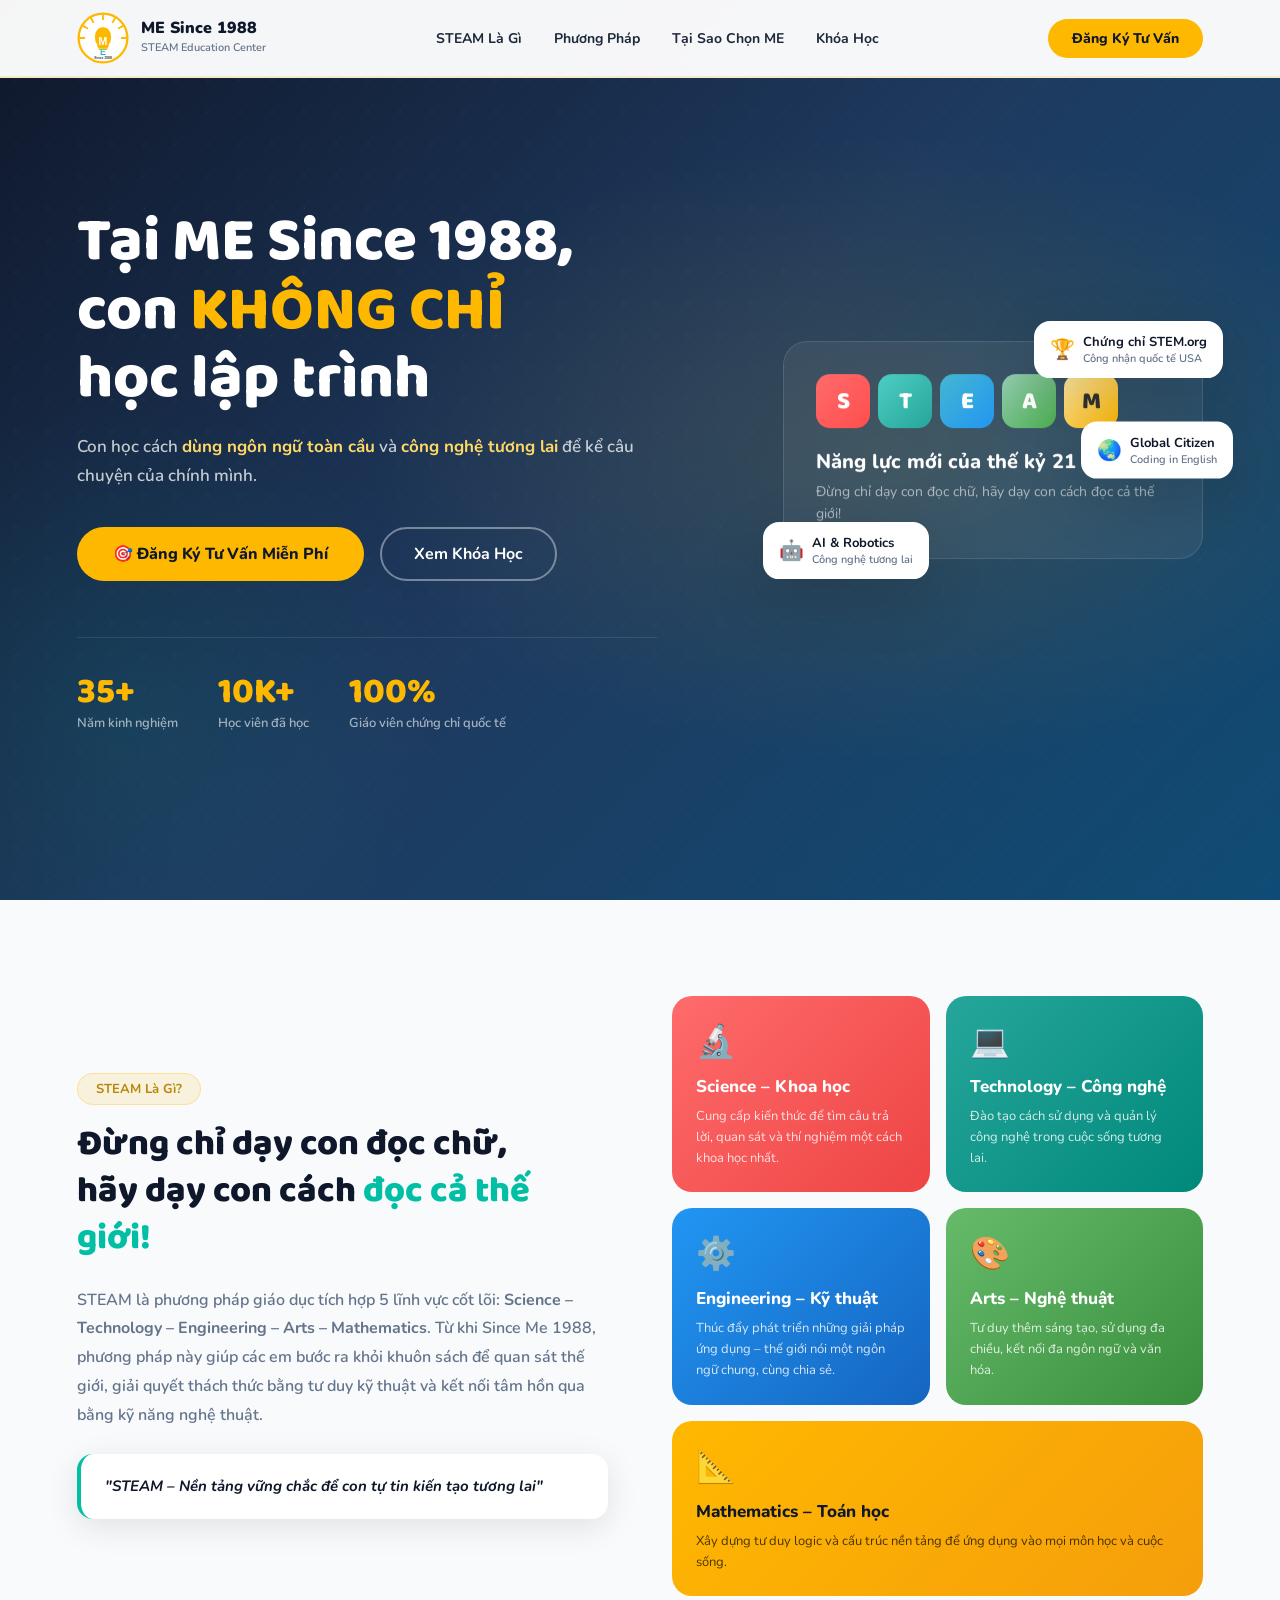
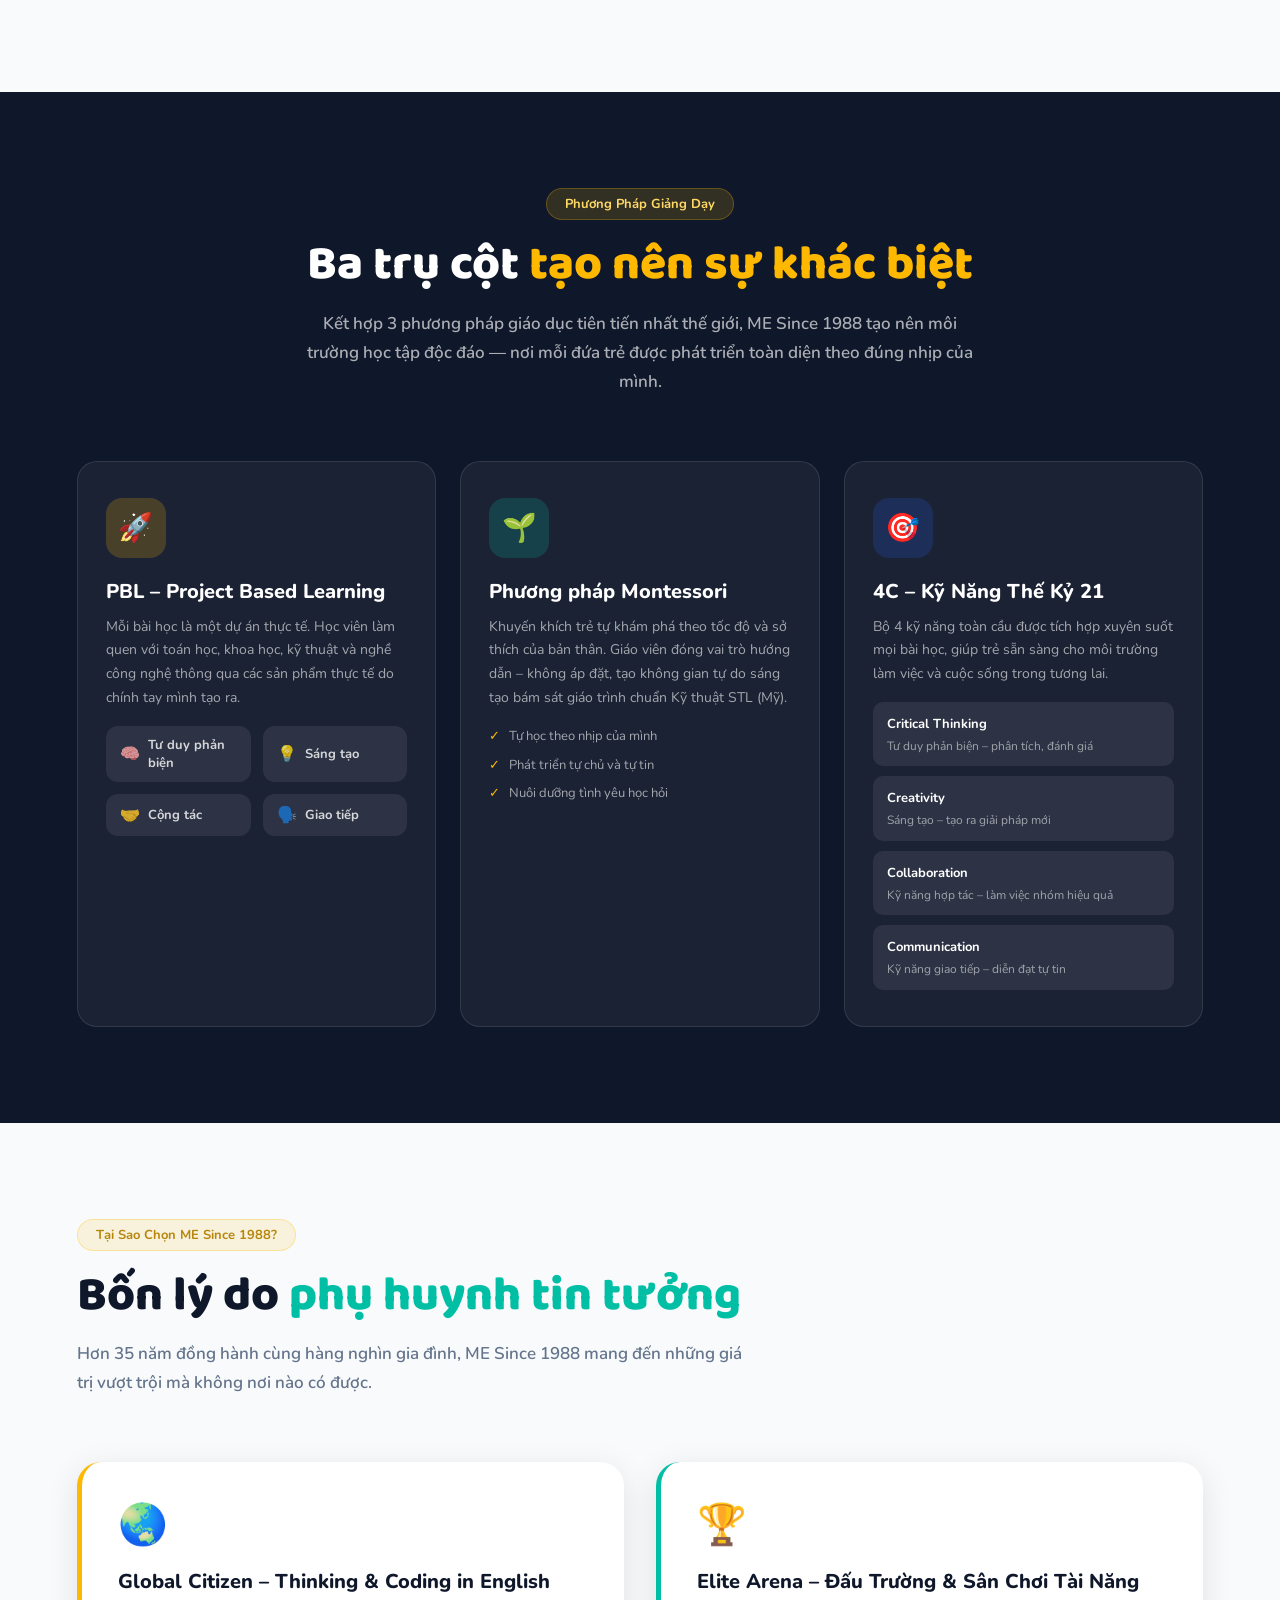
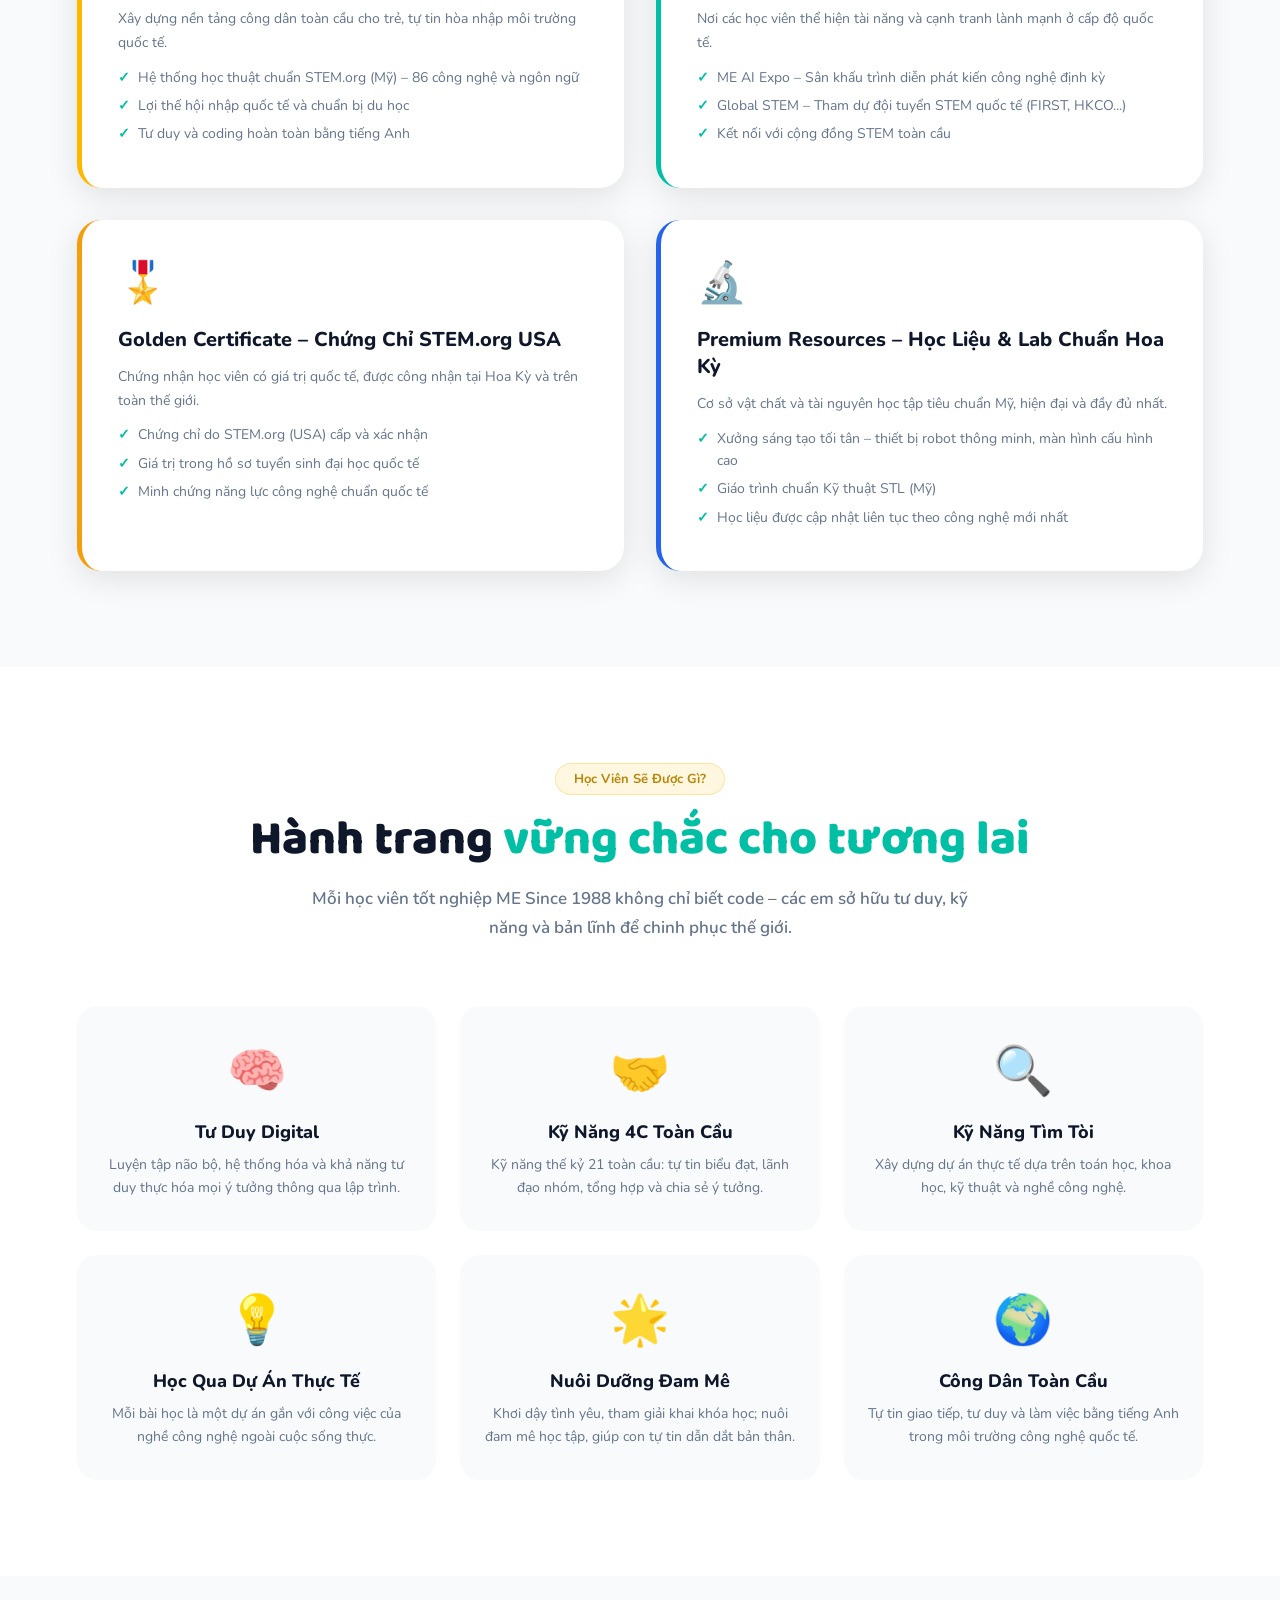
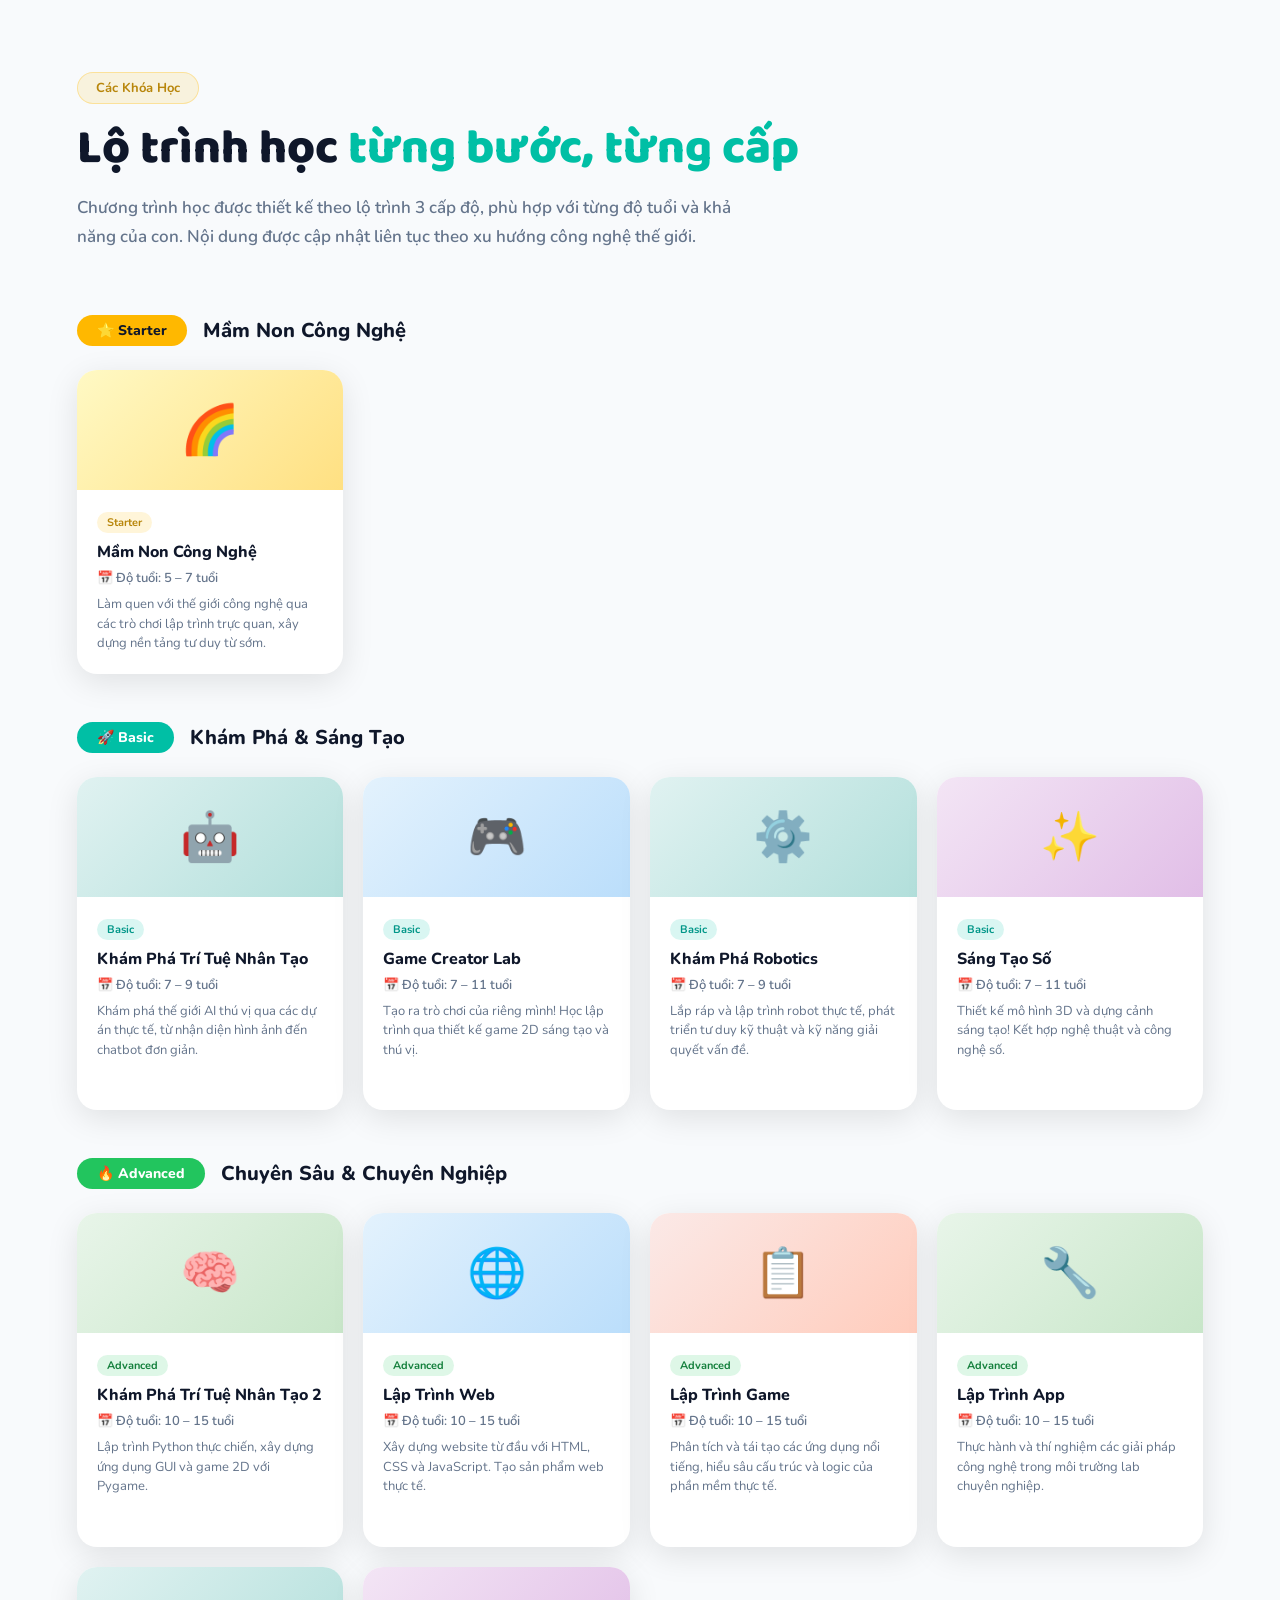
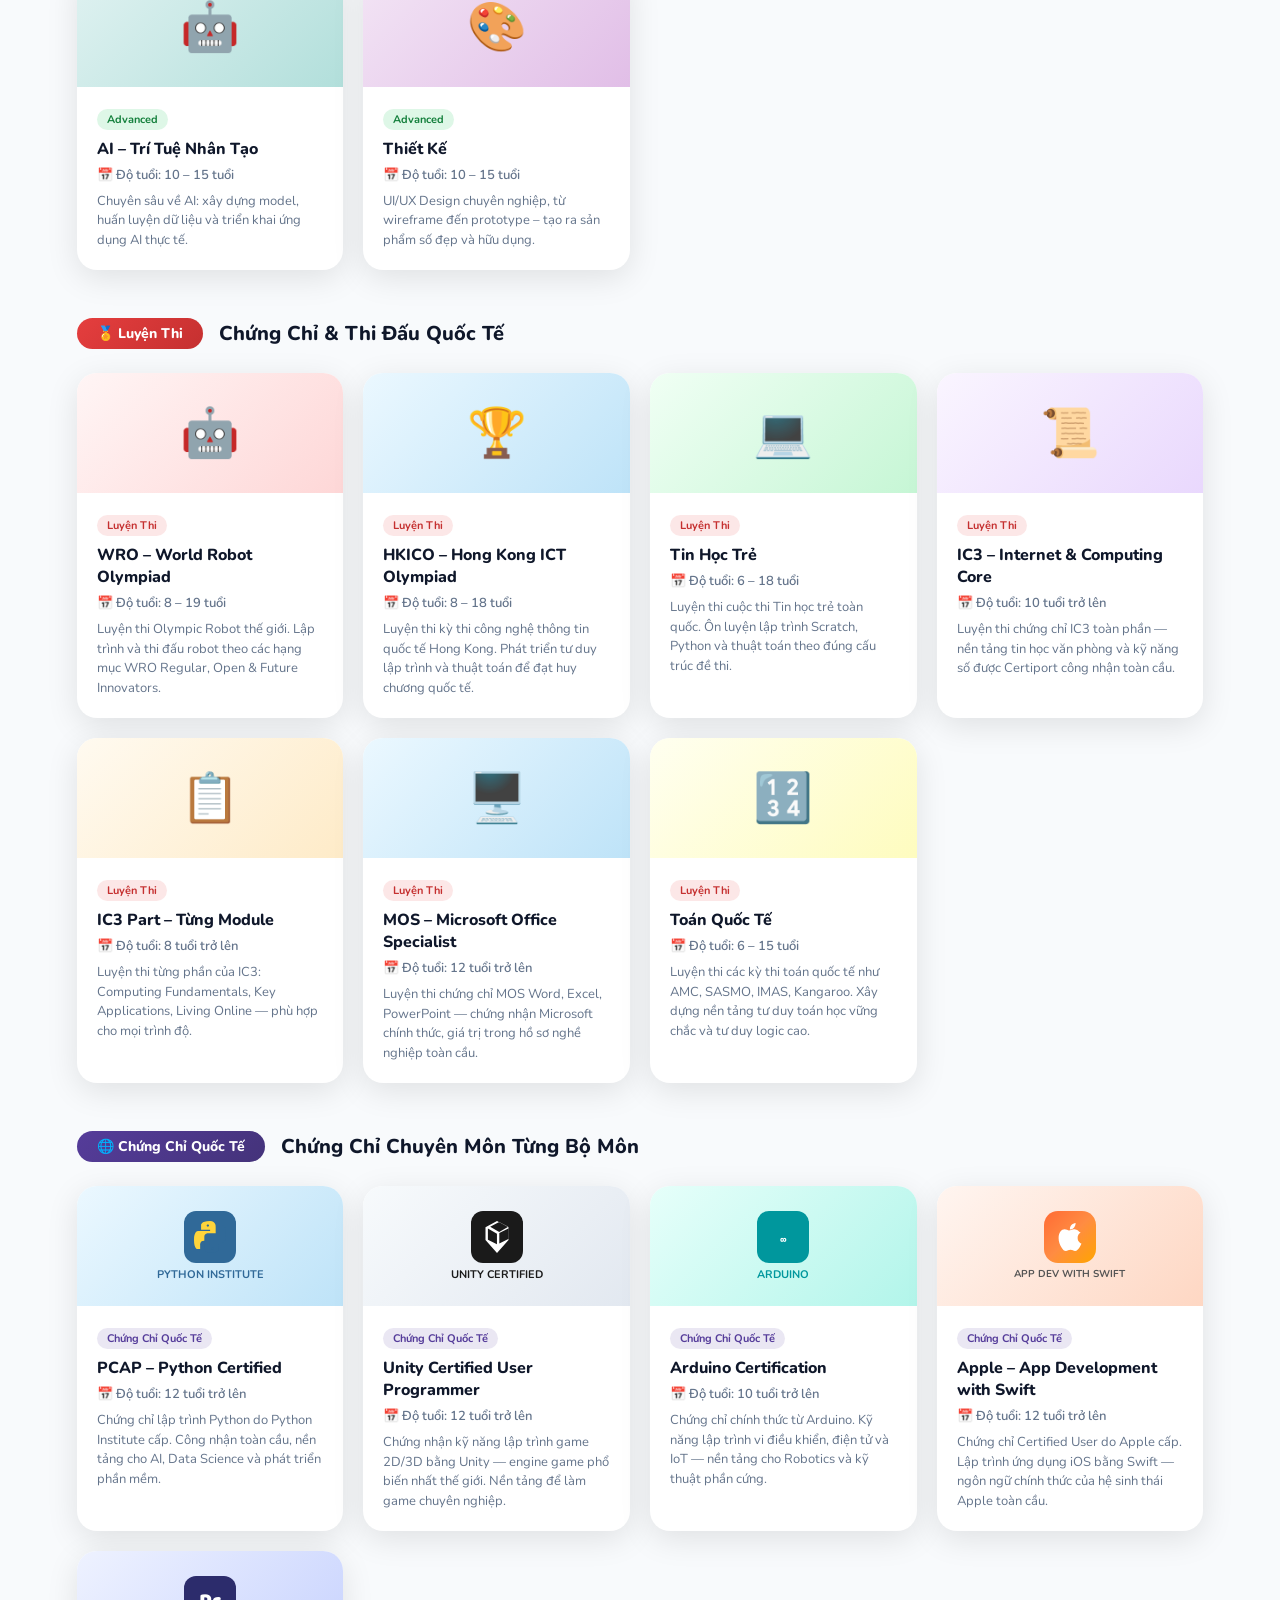
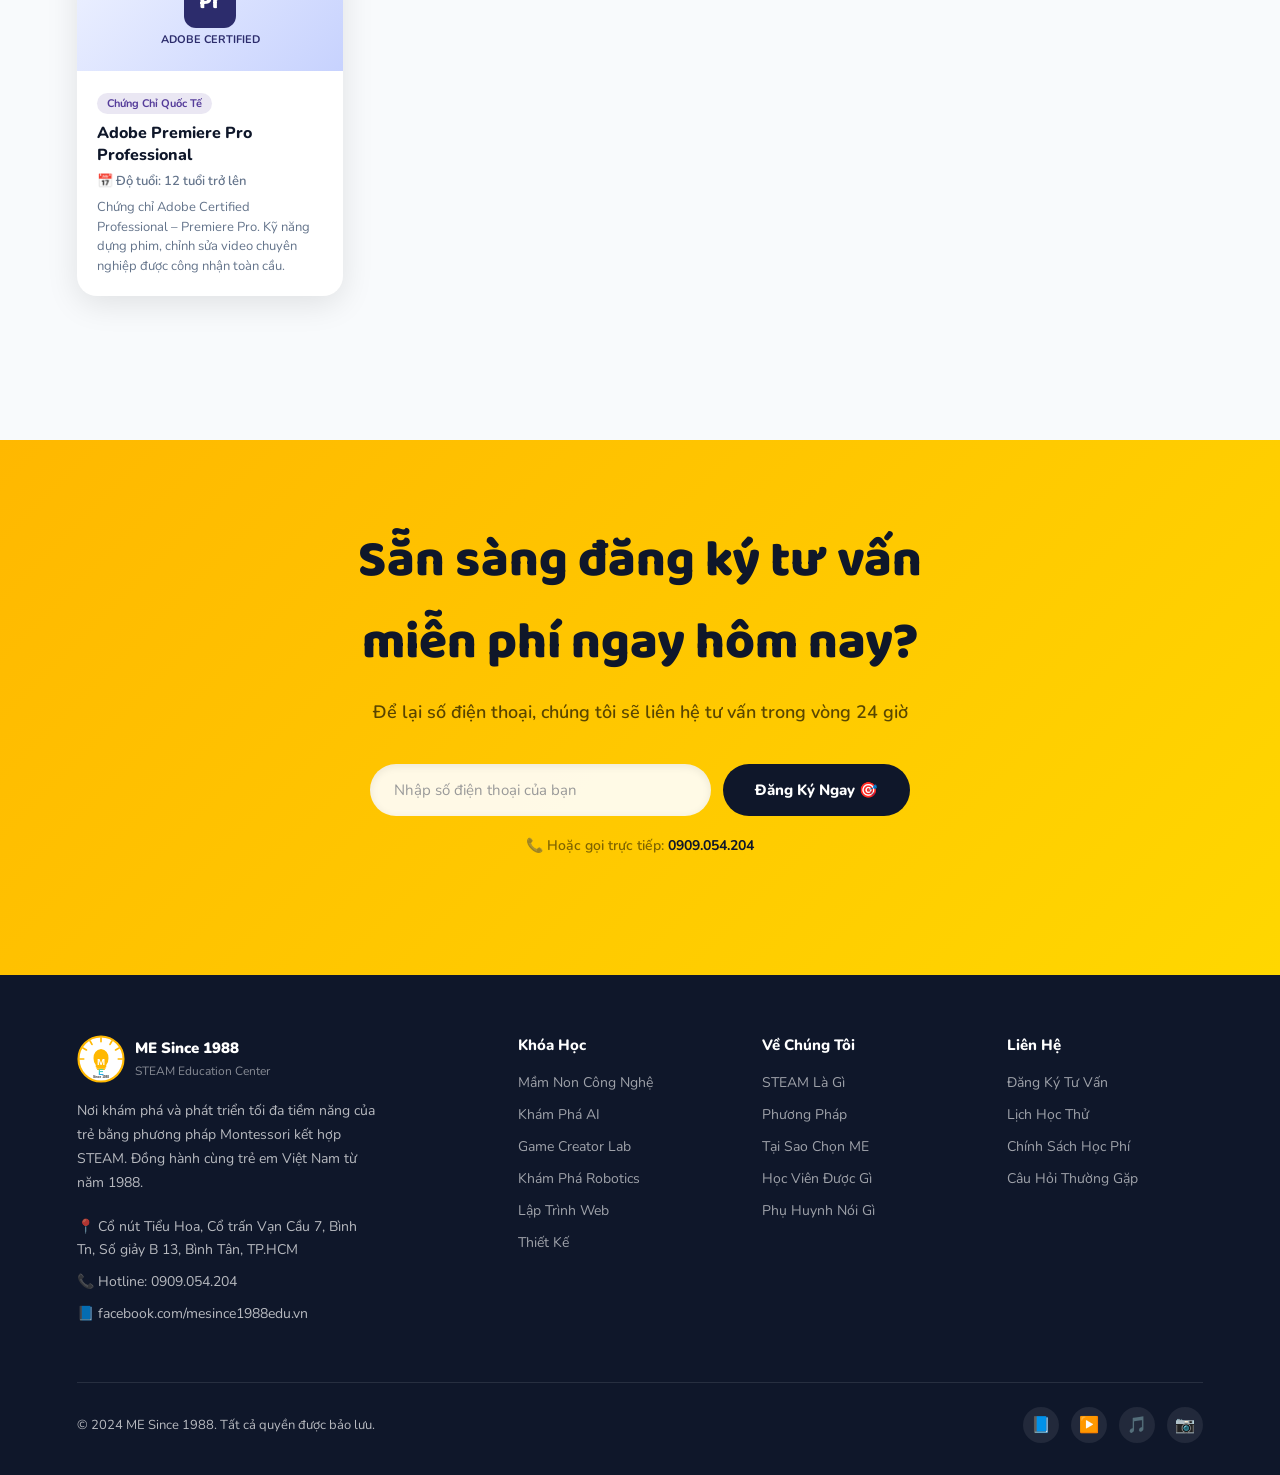
==== commit cb00d964: "upgrade 3 course" ====
--- a/index.html
+++ b/index.html
@@ -6,722 +6,7 @@
   <title>ME Since 1988 – STEAM Công Nghệ Cho Trẻ</title>
   <link rel="preconnect" href="https://fonts.googleapis.com" />
   <link href="https://fonts.googleapis.com/css2?family=Nunito:wght@400;600;700;800;900&family=Baloo+2:wght@700;800&display=swap" rel="stylesheet" />
-  <style>
-    *, *::before, *::after { box-sizing: border-box; margin: 0; padding: 0; }
-
-    :root {
-      --yellow: #FFB800;
-      --yellow-light: #FFD966;
-      --teal: #00BFA5;
-      --teal-dark: #009688;
-      --green: #2ECC71;
-      --blue: #2563EB;
-      --navy: #0F172A;
-      --navy-soft: #1E293B;
-      --white: #FFFFFF;
-      --gray-soft: #F8FAFC;
-      --gray: #64748B;
-      --radius: 20px;
-      --shadow: 0 8px 32px rgba(0,0,0,0.10);
-      --shadow-lg: 0 20px 60px rgba(0,0,0,0.15);
-    }
-
-    html { scroll-behavior: smooth; }
-
-    body {
-      font-family: 'Nunito', sans-serif;
-      color: var(--navy);
-      background: var(--white);
-      overflow-x: hidden;
-    }
-
-    /* ── NAV ── */
-    nav {
-      position: fixed; top: 0; left: 0; right: 0; z-index: 999;
-      background: rgba(255,255,255,0.96);
-      backdrop-filter: blur(12px);
-      border-bottom: 2px solid rgba(255,184,0,0.2);
-      display: flex; align-items: center; justify-content: space-between;
-      padding: 12px 6%;
-      transition: box-shadow .3s;
-    }
-    nav.scrolled { box-shadow: 0 4px 24px rgba(0,0,0,0.10); }
-
-    .nav-logo { display: flex; align-items: center; gap: 12px; text-decoration: none; }
-    .nav-logo .logo-icon {
-      width: 50px; height: 50px;
-      background: var(--yellow);
-      border-radius: 50%;
-      display: flex; align-items: center; justify-content: center;
-      font-family: 'Baloo 2', sans-serif;
-      font-weight: 800; font-size: 18px; color: var(--navy);
-      box-shadow: 0 4px 12px rgba(255,184,0,0.4);
-    }
-    .nav-logo .logo-text { line-height: 1.1; }
-    .nav-logo .logo-text strong { display: block; font-size: 16px; font-weight: 900; color: var(--navy); }
-    .nav-logo .logo-text span { font-size: 11px; color: var(--gray); font-weight: 600; }
-
-    .nav-links { display: flex; gap: 32px; list-style: none; }
-    .nav-links a {
-      text-decoration: none; font-weight: 700; font-size: 14px;
-      color: var(--navy-soft); transition: color .2s;
-    }
-    .nav-links a:hover { color: var(--yellow); }
-
-    .nav-cta {
-      background: var(--yellow); color: var(--navy);
-      border: none; border-radius: 50px;
-      padding: 10px 24px; font-weight: 800; font-size: 14px;
-      cursor: pointer; transition: transform .2s, box-shadow .2s;
-      text-decoration: none;
-    }
-    .nav-cta:hover { transform: translateY(-2px); box-shadow: 0 6px 20px rgba(255,184,0,0.5); }
-
-    .hamburger { display: none; flex-direction: column; gap: 5px; cursor: pointer; }
-    .hamburger span { width: 24px; height: 3px; background: var(--navy); border-radius: 3px; transition: .3s; }
-
-    /* ── HERO ── */
-    #hero {
-      min-height: 100vh;
-      background: linear-gradient(135deg, #0F172A 0%, #1E3A5F 50%, #0F4C75 100%);
-      display: flex; align-items: center;
-      padding: 120px 6% 80px;
-      position: relative; overflow: hidden;
-    }
-    #hero::before {
-      content: '';
-      position: absolute; inset: 0;
-      background: radial-gradient(ellipse 60% 50% at 70% 50%, rgba(255,184,0,0.12) 0%, transparent 70%),
-                  radial-gradient(ellipse 40% 60% at 10% 80%, rgba(0,191,165,0.10) 0%, transparent 60%);
-    }
-
-    .hero-dots {
-      position: absolute; inset: 0; pointer-events: none;
-      background-image: radial-gradient(circle, rgba(255,255,255,0.06) 1px, transparent 1px);
-      background-size: 32px 32px;
-    }
-
-    .hero-content { position: relative; z-index: 2; max-width: 580px; }
-    .hero-badge {
-      display: inline-flex; align-items: center; gap: 8px;
-      background: rgba(255,184,0,0.15); border: 1px solid rgba(255,184,0,0.35);
-      color: var(--yellow-light); border-radius: 50px;
-      padding: 6px 18px; font-size: 13px; font-weight: 700;
-      margin-bottom: 24px;
-    }
-    .hero-badge .dot { width: 8px; height: 8px; background: var(--yellow); border-radius: 50%; animation: pulse 2s infinite; }
-
-    @keyframes pulse { 0%,100%{opacity:1;transform:scale(1)} 50%{opacity:.5;transform:scale(1.3)} }
-
-    .hero-title {
-      font-family: 'Baloo 2', sans-serif;
-      font-size: clamp(36px, 5vw, 62px);
-      font-weight: 800; line-height: 1.1; color: var(--white);
-      margin-bottom: 20px;
-    }
-    .hero-title .highlight { color: var(--yellow); }
-
-    .hero-sub {
-      font-size: 17px; color: rgba(255,255,255,0.75);
-      line-height: 1.7; margin-bottom: 36px; font-weight: 600;
-    }
-    .hero-sub strong { color: var(--yellow-light); }
-
-    .hero-actions { display: flex; gap: 16px; flex-wrap: wrap; }
-    .btn-primary {
-      background: var(--yellow); color: var(--navy);
-      border: none; border-radius: 50px;
-      padding: 16px 36px; font-weight: 800; font-size: 16px;
-      cursor: pointer; transition: transform .2s, box-shadow .2s;
-      text-decoration: none; display: inline-block;
-    }
-    .btn-primary:hover { transform: translateY(-3px); box-shadow: 0 10px 30px rgba(255,184,0,0.5); }
-    .btn-outline {
-      background: transparent; color: var(--white);
-      border: 2px solid rgba(255,255,255,0.4); border-radius: 50px;
-      padding: 14px 32px; font-weight: 700; font-size: 16px;
-      cursor: pointer; transition: .2s; text-decoration: none; display: inline-block;
-    }
-    .btn-outline:hover { border-color: var(--white); background: rgba(255,255,255,0.08); }
-
-    .hero-stats {
-      display: flex; gap: 40px; margin-top: 56px;
-      padding-top: 36px; border-top: 1px solid rgba(255,255,255,0.1);
-    }
-    .stat-item .number {
-      font-family: 'Baloo 2', sans-serif; font-size: 36px; font-weight: 800;
-      color: var(--yellow); line-height: 1;
-    }
-    .stat-item .label { font-size: 13px; color: rgba(255,255,255,0.6); font-weight: 600; margin-top: 4px; }
-
-    .hero-visual {
-      position: absolute; right: 6%; top: 50%; transform: translateY(-50%);
-      width: min(420px, 40%); z-index: 2;
-    }
-    .hero-card-wrap { position: relative; }
-    .hero-big-card {
-      background: rgba(255,255,255,0.06);
-      border: 1px solid rgba(255,255,255,0.12);
-      border-radius: 24px; padding: 32px;
-      backdrop-filter: blur(16px);
-    }
-    .steam-letters {
-      display: flex; gap: 8px; margin-bottom: 20px;
-    }
-    .sl {
-      width: 54px; height: 54px; border-radius: 14px;
-      display: flex; align-items: center; justify-content: center;
-      font-family: 'Baloo 2', sans-serif; font-size: 24px; font-weight: 800;
-      color: #fff; flex-shrink: 0;
-    }
-    .sl-s { background: linear-gradient(135deg,#FF6B6B,#FF4E4E); }
-    .sl-t { background: linear-gradient(135deg,#4ECDC4,#26A69A); }
-    .sl-e { background: linear-gradient(135deg,#45B7D1,#2196F3); }
-    .sl-a { background: linear-gradient(135deg,#96CEB4,#4CAF50); }
-    .sl-m { background: linear-gradient(135deg,#FFEAA7,#FFB800); color: #333; }
-
-    .hero-big-card h3 { color: #fff; font-size: 20px; font-weight: 800; margin-bottom: 6px; }
-    .hero-big-card p { color: rgba(255,255,255,0.6); font-size: 14px; line-height: 1.6; }
-
-    .floating-badge {
-      position: absolute;
-      background: #fff; border-radius: 16px; padding: 12px 16px;
-      box-shadow: var(--shadow-lg); font-weight: 700; font-size: 13px;
-      display: flex; align-items: center; gap: 8px;
-    }
-    .fb-1 { top: -20px; right: -20px; animation: float 3s ease-in-out infinite; }
-    .fb-2 { bottom: -20px; left: -20px; animation: float 3s ease-in-out infinite .5s; }
-    .fb-3 { top: 50%; right: -30px; transform: translateY(-50%); animation: float 3s ease-in-out infinite 1s; }
-
-    @keyframes float { 0%,100%{transform:translateY(0)} 50%{transform:translateY(-8px)} }
-    .fb-2 { animation-name: float2; }
-    @keyframes float2 { 0%,100%{transform:translateY(0)} 50%{transform:translateY(-8px)} }
-    .fb-3 { animation-name: float3; }
-    @keyframes float3 { 0%,100%{transform:translateY(-50%)} 50%{transform:translateY(calc(-50% - 8px)); } }
-
-    .fb-icon { font-size: 20px; }
-    .fb-text .t1 { color: var(--navy); font-size: 13px; }
-    .fb-text .t2 { color: var(--gray); font-size: 11px; font-weight: 600; }
-
-    /* ── SECTIONS COMMON ── */
-    section { padding: 96px 6%; }
-    .section-label {
-      display: inline-block;
-      background: rgba(255,184,0,0.12); color: #B8860B;
-      border-radius: 50px; padding: 6px 18px;
-      font-size: 13px; font-weight: 700; margin-bottom: 16px;
-      border: 1px solid rgba(255,184,0,0.3);
-    }
-    .section-title {
-      font-family: 'Baloo 2', sans-serif;
-      font-size: clamp(28px, 4vw, 48px); font-weight: 800;
-      line-height: 1.2; color: var(--navy);
-    }
-    .section-title .accent { color: var(--teal); }
-    .section-desc {
-      font-size: 17px; color: var(--gray); line-height: 1.7;
-      max-width: 680px; margin-top: 16px; font-weight: 600;
-    }
-    .section-header { margin-bottom: 64px; }
-    .section-header.center { text-align: center; }
-    .section-header.center .section-desc { margin-left: auto; margin-right: auto; }
-
-    /* ── STEAM SECTION ── */
-    #steam { background: var(--gray-soft); }
-    .steam-grid { display: grid; grid-template-columns: 1fr 1fr; gap: 64px; align-items: center; }
-
-    .steam-cards { display: grid; grid-template-columns: 1fr 1fr; gap: 16px; }
-    .steam-card {
-      border-radius: 20px; padding: 24px;
-      transition: transform .3s, box-shadow .3s;
-      cursor: default;
-    }
-    .steam-card:hover { transform: translateY(-4px); box-shadow: var(--shadow-lg); }
-    .steam-card.full { grid-column: span 2; }
-    .steam-card .sc-icon { font-size: 32px; margin-bottom: 12px; }
-    .steam-card h4 { font-size: 17px; font-weight: 800; margin-bottom: 8px; color: var(--white); }
-    .steam-card p { font-size: 13px; color: rgba(255,255,255,0.82); line-height: 1.6; }
-
-    .sc-science { background: linear-gradient(135deg,#FF6B6B,#EE4444); }
-    .sc-tech { background: linear-gradient(135deg,#26A69A,#00897B); }
-    .sc-eng { background: linear-gradient(135deg,#2196F3,#1565C0); }
-    .sc-art { background: linear-gradient(135deg,#66BB6A,#388E3C); }
-    .sc-math { background: linear-gradient(135deg,#FFB800,#F59E0B); }
-    .sc-math h4 { color: var(--navy); }
-    .sc-math p { color: rgba(0,0,0,0.7); }
-
-    .steam-info { }
-    .steam-info .big-quote {
-      font-family: 'Baloo 2', sans-serif;
-      font-size: clamp(22px,3vw,36px); font-weight: 800;
-      line-height: 1.3; color: var(--navy); margin-bottom: 24px;
-    }
-    .steam-info .big-quote .hl { color: var(--teal); }
-
-    /* ── METHOD SECTION ── */
-    #method { background: var(--navy); }
-    #method .section-title { color: #fff; }
-    #method .section-label { background: rgba(255,184,0,0.15); color: var(--yellow-light); border-color: rgba(255,184,0,0.25); }
-    #method .section-desc { color: rgba(255,255,255,0.65); }
-
-    .method-grid { display: grid; grid-template-columns: repeat(3,1fr); gap: 24px; }
-    .method-card {
-      background: rgba(255,255,255,0.05);
-      border: 1px solid rgba(255,255,255,0.10);
-      border-radius: var(--radius); padding: 36px 28px;
-      transition: background .3s, transform .3s;
-    }
-    .method-card:hover { background: rgba(255,255,255,0.08); transform: translateY(-4px); }
-    .method-card .mc-icon {
-      width: 60px; height: 60px; border-radius: 16px;
-      display: flex; align-items: center; justify-content: center;
-      font-size: 28px; margin-bottom: 20px;
-    }
-    .mc-pbl .mc-icon { background: rgba(255,184,0,0.2); }
-    .mc-montessori .mc-icon { background: rgba(0,191,165,0.2); }
-    .mc-4c .mc-icon { background: rgba(37,99,235,0.2); }
-    .method-card h3 { font-size: 20px; font-weight: 800; color: #fff; margin-bottom: 10px; }
-    .method-card p { font-size: 14px; color: rgba(255,255,255,0.60); line-height: 1.7; }
-
-    .skills-4c { display: grid; grid-template-columns: repeat(2,1fr); gap: 12px; margin-top: 16px; }
-    .skill-chip {
-      background: rgba(255,255,255,0.08); border-radius: 12px;
-      padding: 10px 14px; font-size: 13px; font-weight: 700; color: rgba(255,255,255,.8);
-      display: flex; align-items: center; gap: 8px;
-    }
-    .skill-chip span { font-size: 16px; }
-
-    /* ── WHY ME ── */
-    #why { background: var(--gray-soft); }
-    .why-grid { display: grid; grid-template-columns: repeat(2,1fr); gap: 32px; }
-    .why-card {
-      background: #fff; border-radius: 24px; padding: 36px;
-      box-shadow: var(--shadow); transition: transform .3s, box-shadow .3s;
-      border-left: 5px solid transparent;
-    }
-    .why-card:hover { transform: translateY(-5px); box-shadow: var(--shadow-lg); }
-    .why-card.wc-1 { border-left-color: var(--yellow); }
-    .why-card.wc-2 { border-left-color: var(--teal); }
-    .why-card.wc-3 { border-left-color: #F59E0B; }
-    .why-card.wc-4 { border-left-color: var(--blue); }
-
-    .why-card .wc-icon { font-size: 40px; margin-bottom: 16px; }
-    .why-card h3 { font-size: 20px; font-weight: 800; margin-bottom: 12px; color: var(--navy); }
-    .why-card p { font-size: 14px; color: var(--gray); line-height: 1.7; }
-    .why-card ul { list-style: none; margin-top: 12px; }
-    .why-card ul li {
-      font-size: 14px; color: var(--gray); line-height: 1.6;
-      padding-left: 20px; position: relative; margin-bottom: 6px;
-    }
-    .why-card ul li::before { content: '✓'; position: absolute; left: 0; color: var(--teal); font-weight: 800; }
-
-    /* ── OUTCOMES ── */
-    #outcomes { background: #fff; }
-    .outcomes-grid { display: grid; grid-template-columns: repeat(3,1fr); gap: 24px; }
-    .outcome-card {
-      border-radius: 20px; padding: 32px 24px; text-align: center;
-      background: var(--gray-soft); transition: transform .3s, box-shadow .3s;
-    }
-    .outcome-card:hover { transform: translateY(-5px); box-shadow: var(--shadow-lg); background: #fff; }
-    .outcome-card .oc-icon { font-size: 48px; margin-bottom: 16px; }
-    .outcome-card h3 { font-size: 18px; font-weight: 800; margin-bottom: 10px; color: var(--navy); }
-    .outcome-card p { font-size: 14px; color: var(--gray); line-height: 1.6; }
-
-    /* ── COURSES ── */
-    #courses { background: var(--gray-soft); }
-
-    .age-tabs { display: flex; gap: 12px; margin-bottom: 48px; flex-wrap: wrap; }
-    .age-tab {
-      padding: 10px 24px; border-radius: 50px;
-      border: 2px solid #E2E8F0; background: #fff;
-      font-weight: 700; font-size: 14px; cursor: pointer;
-      transition: .2s; color: var(--gray);
-    }
-    .age-tab.active, .age-tab:hover {
-      background: var(--navy); color: #fff; border-color: var(--navy);
-    }
-
-    .course-level { margin-bottom: 48px; }
-    .level-header {
-      display: flex; align-items: center; gap: 16px; margin-bottom: 24px;
-    }
-    .level-badge {
-      padding: 6px 20px; border-radius: 50px;
-      font-weight: 800; font-size: 14px; color: #fff;
-    }
-    .lb-starter { background: var(--yellow); color: var(--navy); }
-    .lb-basic { background: var(--teal); }
-    .lb-advanced { background: #22C55E; }
-    .lb-exam { background: linear-gradient(135deg,#E53E3E,#C53030); }
-    .lb-cert { background: linear-gradient(135deg,#553C9A,#44337A); }
-    .level-header h3 { font-size: 20px; font-weight: 800; color: var(--navy); }
-
-    .courses-grid { display: grid; grid-template-columns: repeat(auto-fill, minmax(260px,1fr)); gap: 20px; }
-    .course-card {
-      background: #fff; border-radius: 20px;
-      overflow: hidden; box-shadow: var(--shadow);
-      transition: transform .3s, box-shadow .3s;
-      cursor: pointer;
-    }
-    .course-card:hover { transform: translateY(-6px); box-shadow: var(--shadow-lg); }
-    .course-card .cc-top {
-      height: 120px; display: flex; align-items: center; justify-content: center;
-      font-size: 48px;
-    }
-    .cc-yellow { background: linear-gradient(135deg, #FFF9C4, #FFE082); }
-    .cc-teal { background: linear-gradient(135deg, #E0F2F1, #B2DFDB); }
-    .cc-green { background: linear-gradient(135deg, #E8F5E9, #C8E6C9); }
-    .cc-blue { background: linear-gradient(135deg, #E3F2FD, #BBDEFB); }
-    .cc-purple { background: linear-gradient(135deg, #F3E5F5, #E1BEE7); }
-    .cc-orange { background: linear-gradient(135deg, #FBE9E7, #FFCCBC); }
-    .cc-exam-red { background: linear-gradient(135deg, #FFF5F5, #FED7D7); }
-    .cc-exam-blue { background: linear-gradient(135deg, #EBF8FF, #BEE3F8); }
-    .cc-exam-green { background: linear-gradient(135deg, #F0FFF4, #C6F6D5); }
-    .cc-exam-purple { background: linear-gradient(135deg, #FAF5FF, #E9D8FD); }
-    .cc-exam-orange { background: linear-gradient(135deg, #FFFAF0, #FEEBC8); }
-    .cc-exam-gold { background: linear-gradient(135deg, #FFFFF0, #FEFCBF); }
-    .cc-cert-python { background: linear-gradient(135deg, #EBF8FF, #BEE3F8); }
-    .cc-cert-unity  { background: linear-gradient(135deg, #F7FAFC, #E2E8F0); }
-    .cc-cert-arduino{ background: linear-gradient(135deg, #E6FFFA, #B2F5EA); }
-    .cc-cert-apple  { background: linear-gradient(135deg, #FFF5F0, #FED7C3); }
-    .cc-cert-adobe  { background: linear-gradient(135deg, #EEF2FF, #C7D2FE); }
-
-    .course-card .cc-body { padding: 20px; }
-    .course-card .cc-tag {
-      font-size: 11px; font-weight: 700; padding: 3px 10px;
-      border-radius: 50px; display: inline-block; margin-bottom: 8px;
-    }
-    .tag-starter { background: rgba(255,184,0,0.15); color: #B8860B; }
-    .tag-basic { background: rgba(0,191,165,0.15); color: var(--teal-dark); }
-    .tag-advanced { background: rgba(34,197,94,0.15); color: #15803D; }
-    .tag-exam { background: rgba(229,62,62,0.12); color: #C53030; }
-    .tag-cert { background: rgba(85,60,154,0.12); color: #553C9A; }
-    .course-card h4 { font-size: 16px; font-weight: 800; color: var(--navy); margin-bottom: 6px; }
-    .course-card .cc-age { font-size: 13px; color: var(--gray); font-weight: 600; }
-    .course-card .cc-desc { font-size: 13px; color: var(--gray); margin-top: 8px; line-height: 1.5; }
-
-    /* ── TESTIMONIALS ── */
-    #testimonials { background: var(--navy); }
-    #testimonials .section-title { color: #fff; }
-    #testimonials .section-label { background: rgba(255,184,0,0.15); color: var(--yellow-light); border-color: rgba(255,184,0,0.25); }
-    #testimonials .section-desc { color: rgba(255,255,255,0.6); }
-
-    .testimonials-grid { display: grid; grid-template-columns: repeat(3,1fr); gap: 24px; }
-    .testi-card {
-      background: rgba(255,255,255,0.05); border: 1px solid rgba(255,255,255,0.10);
-      border-radius: 20px; padding: 28px;
-    }
-    .testi-stars { color: var(--yellow); font-size: 16px; margin-bottom: 14px; }
-    .testi-text { font-size: 14px; color: rgba(255,255,255,0.80); line-height: 1.7; font-style: italic; margin-bottom: 20px; }
-    .testi-author { display: flex; align-items: center; gap: 12px; }
-    .testi-avatar {
-      width: 44px; height: 44px; border-radius: 50%;
-      display: flex; align-items: center; justify-content: center;
-      font-size: 18px; font-weight: 800;
-    }
-    .testi-author .ta-info strong { color: #fff; font-size: 14px; }
-    .testi-author .ta-info span { display: block; color: rgba(255,255,255,0.5); font-size: 12px; }
-
-    /* ── CTA SECTION ── */
-    #cta {
-      background: linear-gradient(135deg, var(--yellow) 0%, #FFD700 100%);
-      padding: 80px 6%; text-align: center;
-    }
-    #cta h2 {
-      font-family: 'Baloo 2', sans-serif;
-      font-size: clamp(28px,4vw,52px); font-weight: 800;
-      color: var(--navy); margin-bottom: 16px;
-    }
-    #cta p { font-size: 18px; color: rgba(0,0,0,0.65); font-weight: 600; margin-bottom: 40px; }
-    .cta-form { display: flex; gap: 12px; max-width: 540px; margin: 0 auto; }
-    .cta-form input {
-      flex: 1; padding: 16px 24px; border-radius: 50px;
-      border: none; font-size: 15px; font-family: 'Nunito', sans-serif;
-      outline: none; background: rgba(255,255,255,0.9);
-      box-shadow: inset 0 2px 8px rgba(0,0,0,0.08);
-    }
-    .cta-form input::placeholder { color: #999; }
-    .btn-dark {
-      background: var(--navy); color: #fff;
-      border: none; border-radius: 50px; padding: 16px 32px;
-      font-weight: 800; font-size: 15px; cursor: pointer;
-      white-space: nowrap; transition: transform .2s, box-shadow .2s;
-      font-family: 'Nunito', sans-serif;
-    }
-    .btn-dark:hover { transform: translateY(-2px); box-shadow: 0 8px 24px rgba(0,0,0,0.25); }
-
-    /* ── FOOTER ── */
-    footer {
-      background: var(--navy); color: rgba(255,255,255,0.70);
-      padding: 60px 6% 32px;
-    }
-    .footer-grid { display: grid; grid-template-columns: 2fr 1fr 1fr 1fr; gap: 48px; margin-bottom: 48px; }
-    .footer-brand .fb-logo {
-      display: flex; align-items: center; gap: 10px; margin-bottom: 16px;
-    }
-    .footer-brand .fb-logo .logo-icon {
-      width: 44px; height: 44px; background: var(--yellow); border-radius: 50%;
-      display: flex; align-items: center; justify-content: center;
-      font-weight: 800; font-size: 15px; color: var(--navy);
-    }
-    .footer-brand .fb-logo strong { color: #fff; font-size: 15px; font-weight: 900; }
-    .footer-brand p { font-size: 14px; line-height: 1.7; max-width: 300px; }
-    .footer-brand .contact-info { margin-top: 20px; }
-    .footer-brand .contact-info p { display: flex; align-items: flex-start; gap: 8px; margin-bottom: 8px; }
-    .footer-col h4 { color: #fff; font-size: 15px; font-weight: 800; margin-bottom: 16px; }
-    .footer-col ul { list-style: none; }
-    .footer-col ul li { margin-bottom: 10px; }
-    .footer-col ul li a { color: rgba(255,255,255,0.6); text-decoration: none; font-size: 14px; transition: color .2s; }
-    .footer-col ul li a:hover { color: var(--yellow); }
-    .footer-bottom {
-      border-top: 1px solid rgba(255,255,255,0.1);
-      padding-top: 24px; display: flex; justify-content: space-between;
-      align-items: center; font-size: 13px;
-    }
-    .social-links { display: flex; gap: 12px; }
-    .social-link {
-      width: 36px; height: 36px; border-radius: 50%;
-      background: rgba(255,255,255,0.08); display: flex; align-items: center;
-      justify-content: center; text-decoration: none; font-size: 16px;
-      transition: background .2s;
-    }
-    .social-link:hover { background: var(--yellow); }
-
-    /* ── COURSE DETAIL BUTTON ── */
-    .has-detail { cursor: pointer; }
-    .has-detail:hover .cc-detail-btn { opacity: 1; transform: translateY(0); }
-    .cc-detail-btn {
-      margin-top: 12px; font-size: 13px; font-weight: 800;
-      color: var(--teal); opacity: 0; transform: translateY(6px);
-      transition: .2s;
-    }
-
-    /* ── MODAL ── */
-    .modal-overlay {
-      position: fixed; inset: 0; z-index: 2000;
-      background: rgba(10,15,30,0.80);
-      backdrop-filter: blur(6px);
-      display: flex; align-items: center; justify-content: center;
-      opacity: 0; pointer-events: none;
-      transition: opacity .3s;
-      padding: 20px;
-    }
-    .modal-overlay.open { opacity: 1; pointer-events: all; }
-
-    .modal-box {
-      background: #fff; border-radius: 28px;
-      width: 100%; max-width: 960px;
-      max-height: 90vh; display: flex; flex-direction: column;
-      transform: scale(.95) translateY(20px);
-      transition: transform .3s;
-      overflow: hidden;
-    }
-    .modal-overlay.open .modal-box { transform: scale(1) translateY(0); }
-
-    .modal-head {
-      padding: 28px 36px 20px;
-      border-bottom: 1px solid #F1F5F9;
-      display: flex; align-items: flex-start; justify-content: space-between;
-      flex-shrink: 0;
-    }
-    .modal-head-info .mh-label {
-      font-size: 12px; font-weight: 700; color: var(--teal);
-      text-transform: uppercase; letter-spacing: 1px; margin-bottom: 6px;
-    }
-    .modal-head-info h2 {
-      font-family: 'Baloo 2', sans-serif; font-size: 26px;
-      font-weight: 800; color: var(--navy); margin-bottom: 8px;
-    }
-    .modal-meta { display: flex; gap: 16px; flex-wrap: wrap; }
-    .modal-meta span {
-      font-size: 13px; color: var(--gray); font-weight: 600;
-      display: flex; align-items: center; gap: 5px;
-    }
-    .modal-close {
-      width: 40px; height: 40px; border-radius: 50%;
-      border: none; background: #F1F5F9; cursor: pointer;
-      font-size: 18px; display: flex; align-items: center; justify-content: center;
-      transition: background .2s; flex-shrink: 0; margin-left: 16px;
-    }
-    .modal-close:hover { background: #E2E8F0; }
-
-    .modal-levels {
-      display: flex; gap: 8px; padding: 16px 36px;
-      border-bottom: 1px solid #F1F5F9;
-      flex-shrink: 0; overflow-x: auto;
-    }
-    .level-tab {
-      padding: 8px 22px; border-radius: 50px;
-      border: 2px solid #E2E8F0; background: #fff;
-      font-weight: 800; font-size: 14px; cursor: pointer;
-      transition: .2s; color: var(--gray); white-space: nowrap;
-    }
-    .level-tab.active { background: var(--navy); color: #fff; border-color: var(--navy); }
-
-    .modal-body {
-      flex: 1; overflow-y: auto; padding: 28px 36px;
-    }
-
-    .lessons-grid {
-      display: grid; grid-template-columns: repeat(auto-fill, minmax(200px, 1fr));
-      gap: 16px;
-    }
-    .lesson-card {
-      border-radius: 16px; overflow: hidden;
-      border: 1px solid #E2E8F0;
-      transition: transform .2s, box-shadow .2s;
-      background: #fff;
-    }
-    .lesson-card:hover { transform: translateY(-3px); box-shadow: var(--shadow); }
-
-    .lesson-img {
-      width: 100%; aspect-ratio: 4/3; object-fit: cover;
-      background: linear-gradient(135deg, #F0F9FF, #E0F2FE);
-      display: block;
-    }
-    .lesson-img-placeholder {
-      width: 100%; aspect-ratio: 4/3;
-      background: linear-gradient(135deg, #F8FAFC, #F1F5F9);
-      display: flex; align-items: center; justify-content: center;
-      font-size: 36px;
-    }
-
-    .lesson-info { padding: 12px; }
-    .lesson-num {
-      font-size: 11px; font-weight: 700; color: var(--gray);
-      text-transform: uppercase; letter-spacing: .5px; margin-bottom: 4px;
-    }
-    .lesson-title {
-      font-size: 13px; font-weight: 800; color: var(--navy);
-      line-height: 1.4; margin-bottom: 8px;
-    }
-    .lesson-tool {
-      display: inline-block; font-size: 11px; font-weight: 700;
-      padding: 3px 10px; border-radius: 50px;
-      background: rgba(0,191,165,0.12); color: var(--teal-dark);
-    }
-    .lesson-card.is-project .lesson-info { background: #FFFBEB; }
-    .lesson-card.is-project .lesson-title { color: #92400E; }
-
-    @media (max-width: 600px) {
-      .modal-head { padding: 20px; }
-      .modal-levels { padding: 12px 20px; }
-      .modal-body { padding: 16px 20px; }
-      .lessons-grid { grid-template-columns: 1fr 1fr; }
-    }
-
-    /* ── INTRO VIEW ── */
-    .intro-wrap { grid-column: 1 / -1; }
-
-    .intro-meta-grid {
-      display: grid; grid-template-columns: repeat(auto-fill, minmax(200px,1fr));
-      gap: 12px; margin-bottom: 28px;
-    }
-    .intro-meta-card {
-      display: flex; align-items: center; gap: 12px;
-      background: var(--gray-soft); border-radius: 14px; padding: 14px 16px;
-      border: 1px solid #E2E8F0;
-    }
-    .imc-icon { font-size: 24px; flex-shrink: 0; }
-    .imc-label { font-size: 11px; font-weight: 700; color: var(--gray); text-transform: uppercase; letter-spacing: .5px; }
-    .imc-val   { font-size: 14px; font-weight: 800; color: var(--navy); margin-top: 2px; }
-
-    .intro-body {
-      display: grid; grid-template-columns: 1fr 1fr; gap: 24px;
-    }
-    @media (max-width: 680px) { .intro-body { grid-template-columns: 1fr; } }
-
-    .intro-col-title {
-      font-size: 16px; font-weight: 800; color: var(--navy);
-      margin-bottom: 14px; padding-bottom: 10px;
-      border-bottom: 2px solid #F1F5F9;
-    }
-    .intro-text {
-      font-size: 14px; color: var(--gray); line-height: 1.85; font-weight: 600;
-    }
-    .outcome-sec { margin-bottom: 18px; }
-    .outcome-sec-title {
-      font-size: 13px; font-weight: 800; color: var(--navy);
-      margin-bottom: 8px;
-    }
-    .outcome-sec ul { list-style: none; padding: 0; }
-    .outcome-sec ul li {
-      font-size: 13px; color: var(--gray); line-height: 1.6;
-      padding: 4px 0 4px 18px; position: relative;
-    }
-    .outcome-sec ul li::before {
-      content: '→'; position: absolute; left: 0; color: var(--teal); font-weight: 800;
-    }
-
-    /* ── LESSON DETAIL PANEL ── */
-    .lesson-panel-overlay {
-      position: fixed; inset: 0; z-index: 3000;
-      background: rgba(10,15,30,0.5);
-      display: flex; align-items: center; justify-content: flex-end;
-      opacity: 0; pointer-events: none;
-      transition: opacity .25s;
-    }
-    .lesson-panel-overlay.open { opacity: 1; pointer-events: all; }
-
-    .lesson-panel {
-      background: #fff; width: min(480px, 95vw);
-      height: 100vh; display: flex; flex-direction: column;
-      transform: translateX(100%);
-      transition: transform .3s cubic-bezier(.4,0,.2,1);
-      overflow: hidden;
-    }
-    .lesson-panel-overlay.open .lesson-panel { transform: translateX(0); }
-
-    .lp-head {
-      padding: 24px 24px 16px;
-      border-bottom: 1px solid #F1F5F9;
-      display: flex; justify-content: space-between; align-items: flex-start;
-      flex-shrink: 0; gap: 12px;
-    }
-    .lp-bai { font-size: 12px; font-weight: 700; color: var(--teal); text-transform: uppercase; letter-spacing: .5px; margin-bottom: 4px; }
-    .lp-title { font-family: 'Baloo 2',sans-serif; font-size: 18px; font-weight: 800; color: var(--navy); margin-bottom: 8px; line-height: 1.3; }
-
-    .lp-body { flex: 1; overflow-y: auto; padding: 20px 24px 32px; }
-
-    .lp-img-wrap { margin-bottom: 20px; border-radius: 16px; overflow: hidden; }
-    .lp-img-wrap img { width: 100%; display: block; aspect-ratio: 4/3; object-fit: cover; }
-    .lp-img-placeholder {
-      width: 100%; aspect-ratio: 4/3;
-      background: linear-gradient(135deg,#F0F9FF,#E0F2FE);
-      display: flex; align-items: center; justify-content: center; font-size: 56px;
-    }
-
-    .lp-block { background: var(--gray-soft); border-radius: 16px; padding: 18px 20px; margin-bottom: 14px; }
-    .lp-block-label { font-size: 13px; font-weight: 800; color: var(--navy); margin-bottom: 10px; }
-    .lp-block p { font-size: 14px; color: var(--gray); line-height: 1.8; white-space: pre-line; }
-
-    /* ── SCROLL ANIMATION ── */
-    .fade-up {
-      opacity: 0; transform: translateY(30px);
-      transition: opacity .6s ease, transform .6s ease;
-    }
-    .fade-up.visible { opacity: 1; transform: translateY(0); }
-
-    /* ── RESPONSIVE ── */
-    @media (max-width: 1024px) {
-      .hero-visual { display: none; }
-      .steam-grid { grid-template-columns: 1fr; }
-      .method-grid { grid-template-columns: 1fr 1fr; }
-      .footer-grid { grid-template-columns: 1fr 1fr; }
-    }
-    @media (max-width: 768px) {
-      .nav-links, .nav-cta { display: none; }
-      .hamburger { display: flex; }
-      .why-grid, .outcomes-grid, .testimonials-grid { grid-template-columns: 1fr; }
-      .method-grid { grid-template-columns: 1fr; }
-      .hero-stats { gap: 24px; }
-      .cta-form { flex-direction: column; }
-      .footer-grid { grid-template-columns: 1fr; gap: 32px; }
-      .steam-cards { grid-template-columns: 1fr; }
-      .steam-card.full { grid-column: span 1; }
-      .footer-bottom { flex-direction: column; gap: 16px; text-align: center; }
-    }
-  </style>
+  <link rel="stylesheet" href="css/style.css" />
 </head>
 <body>
 
@@ -1142,13 +427,14 @@
           <div class="cc-detail-btn">Xem chương trình học →</div>
         </div>
       </div>
-      <div class="course-card">
+      <div class="course-card has-detail" onclick="openModal('game')">
         <div class="cc-top cc-blue">🎮</div>
         <div class="cc-body">
           <span class="cc-tag tag-basic">Basic</span>
           <h4>Game Creator Lab</h4>
-          <p class="cc-age">📅 Độ tuổi: 7 – 9 tuổi</p>
+          <p class="cc-age">📅 Độ tuổi: 7 – 11 tuổi</p>
           <p class="cc-desc">Tạo ra trò chơi của riêng mình! Học lập trình qua thiết kế game 2D sáng tạo và thú vị.</p>
+          <div class="cc-detail-btn">Xem chương trình học →</div>
         </div>
       </div>
       <div class="course-card has-detail" onclick="openModal('robotics')">
@@ -1161,13 +447,14 @@
           <div class="cc-detail-btn">Xem chương trình học →</div>
         </div>
       </div>
-      <div class="course-card">
+      <div class="course-card has-detail" onclick="openModal('nghethuatcn')">
         <div class="cc-top cc-purple">✨</div>
         <div class="cc-body">
           <span class="cc-tag tag-basic">Basic</span>
           <h4>Sáng Tạo Số</h4>
-          <p class="cc-age">📅 Độ tuổi: 7 – 9 tuổi</p>
-          <p class="cc-desc">Thiết kế đồ họa, hoạt hình và nội dung số sáng tạo. Kết hợp nghệ thuật và công nghệ.</p>
+          <p class="cc-age">📅 Độ tuổi: 7 – 11 tuổi</p>
+          <p class="cc-desc">Thiết kế mô hình 3D và dựng cảnh sáng tạo! Kết hợp nghệ thuật và công nghệ số.</p>
+          <div class="cc-detail-btn">Xem chương trình học →</div>
         </div>
       </div>
     </div>
@@ -1180,13 +467,14 @@
       <h3>Chuyên Sâu & Chuyên Nghiệp</h3>
     </div>
     <div class="courses-grid">
-      <div class="course-card">
+      <div class="course-card has-detail" onclick="openModal('pythonai')">
         <div class="cc-top cc-green">🧠</div>
         <div class="cc-body">
           <span class="cc-tag tag-advanced">Advanced</span>
           <h4>Khám Phá Trí Tuệ Nhân Tạo 2</h4>
           <p class="cc-age">📅 Độ tuổi: 10 – 15 tuổi</p>
-          <p class="cc-desc">Đào sâu vào Machine Learning, Neural Networks và ứng dụng AI trong cuộc sống thực.</p>
+          <p class="cc-desc">Lập trình Python thực chiến, xây dựng ứng dụng GUI và game 2D với Pygame.</p>
+          <div class="cc-detail-btn">Xem chương trình học →</div>
         </div>
       </div>
       <div class="course-card">
@@ -1509,65 +797,6 @@
   </div>
 </footer>
 
-<script>
-  // Nav scroll effect
-  const nav = document.getElementById('mainNav');
-  window.addEventListener('scroll', () => {
-    nav.classList.toggle('scrolled', window.scrollY > 50);
-  });
-
-  // Fade-up animation
-  const observer = new IntersectionObserver((entries) => {
-    entries.forEach(entry => {
-      if (entry.isIntersecting) {
-        entry.target.classList.add('visible');
-      }
-    });
-  }, { threshold: 0.1, rootMargin: '0px 0px -40px 0px' });
-
-  document.querySelectorAll('.fade-up').forEach(el => observer.observe(el));
-
-  // Form submit
-  function handleSubmit(e) {
-    e.preventDefault();
-    const phone = document.getElementById('phoneInput').value.trim();
-    if (!phone) { alert('Vui lòng nhập số điện thoại!'); return; }
-    alert(`Cảm ơn bạn! Chúng tôi sẽ liên hệ ${phone} trong vòng 24 giờ. 🎉`);
-    document.getElementById('phoneInput').value = '';
-  }
-
-  // Hamburger menu (simple toggle)
-  document.getElementById('hamburger').addEventListener('click', () => {
-    const links = document.querySelector('.nav-links');
-    if (links) {
-      links.style.display = links.style.display === 'flex' ? 'none' : 'flex';
-      links.style.flexDirection = 'column';
-      links.style.position = 'absolute';
-      links.style.top = '70px';
-      links.style.left = '0';
-      links.style.right = '0';
-      links.style.background = '#fff';
-      links.style.padding = '20px 6%';
-      links.style.boxShadow = '0 10px 30px rgba(0,0,0,0.1)';
-      links.style.zIndex = '998';
-    }
-  });
-
-  // Smooth number count animation for stats
-  function animateCount(el, target) {
-    let current = 0;
-    const increment = target / 60;
-    const timer = setInterval(() => {
-      current += increment;
-      if (current >= target) {
-        el.textContent = target + (el.dataset.suffix || '');
-        clearInterval(timer);
-      } else {
-        el.textContent = Math.floor(current) + (el.dataset.suffix || '');
-      }
-    }, 16);
-  }
-</script>
 
 <!-- ── MODAL ── -->
 <div class="modal-overlay" id="courseModal" onclick="handleOverlayClick(event)">
@@ -1616,511 +845,8 @@
   </div>
 </div>
 
-<script>
-const IMG = id => `https://drive.google.com/thumbnail?id=${id}&sz=w400`;
-
-const DESCS = {
-  robotics: {
-    "Level 1": [
-      "Kiến thức: Làm quen lego wedo 2.0, bộ phận cơ bản, chuyển động bánh xe, lệnh tuần tự; hiểu ứng dụng robot trong khám phá và đời sống\nDự án: Lắp ráp và lập trình robot di chuyển, quay hướng theo yêu cầu trên nhiều bề mặt",
-      "Kiến thức: Hiểu lực kéo, ma sát, điều chỉnh tốc độ động cơ, vòng lặp; hiểu ứng dụng robot trong vận chuyển và sản xuất\nDự án: Thiết kế robot kéo vật và thử nghiệm với các mức trọng lượng khác nhau",
-      "Kiến thức: Hiểu cơ chế rung, ổn định, điều khiển động cơ; mô phỏng động đất và ứng dụng trong xây dựng an toàn\nDự án: Tạo robot mô phỏng động đất và thử nghiệm độ bền công trình trên mô hình",
-      "Kiến thức: Hiểu thiết kế robot vững chắc, cảm biến, điều kiện; ứng dụng robot trong thiên tai và bảo vệ môi trường\nDự án: Thiết kế robot vượt địa hình hỗ trợ cứu hộ trong tình huống lũ lụt",
-      "Kiến thức: Hiểu cơ cấu nâng hạ, trình tự lệnh, kết hợp hành động; ứng dụng robot trong phân loại rác và bảo vệ môi trường\nDự án: Lắp ráp xe ben robot và mô phỏng thu gom, phân loại rác theo nhóm vật liệu",
-      "Kiến thức: Hiểu cơ cấu bánh xe, ma sát, điều chỉnh tốc độ; ứng dụng robot trong giao thông và kiểm soát tốc độ\nDự án: Thiết kế xe đua robot và tổ chức đua thử nghiệm so sánh tốc độ giữa các nhóm",
-      "Kiến thức: Hiểu cơ cấu chuyển động bật nhảy, vòng lặp và điều chỉnh thời gian; liên hệ sinh học về cách ếch di chuyển và môi trường sống\nDự án: Lắp robot ếch và lập trình chuyển động nhảy, so sánh với chuyển động sinh học thực tế",
-      "Kiến thức: Hiểu cơ cấu quay, nâng – thả, trình tự điều khiển; ứng dụng robot trong cứu hộ và các tình huống khẩn cấp\nDự án: Thiết kế robot trực thăng cứu hộ có thể thả vật và thực hiện nhiệm vụ cứu trợ theo kịch bản",
-      "Kiến thức: Hiểu cơ chế chuyển động bay – tiếp cận mục tiêu, lập trình trình tự; mô phỏng sinh học về quá trình thụ phấn và vai trò của ong\nDự án: Lắp robot ong và lập trình di chuyển giữa các \"bông hoa\" để mô phỏng quá trình thụ phấn",
-      "Kiến thức: Lên ý tưởng, lập kế hoạch dự án, xác định mục tiêu và cách xây dựng sản phẩm thực tế\nDự án: Thiết kế và bắt đầu xây dựng dự án cá nhân theo chủ đề",
-      "Kiến thức: Hoàn thiện sản phẩm, tối ưu logic, kiểm tra và cải tiến dự án theo tiêu chí đánh giá\nDự án: Nâng cấp, chỉnh sửa và luyện tập trình bày sản phẩm",
-      "Kiến thức: Kỹ năng trình bày, phản biện và kết nối sản phẩm với ứng dụng thực tế\nDự án: Trình bày, demo và chia sẻ sản phẩm trước lớp và phụ huynh"
-    ],
-    "Level 2": [
-      "Kiến thức: Hiểu thiết kế robot trong môi trường đặc biệt (trọng lực thấp, ma sát nhỏ), cơ cấu di chuyển bánh xe – trục quay; lập trình vòng lặp, cảm biến nghiêng; liên hệ khoa học về điều kiện sống trên Mặt Trăng\nDự án: Thiết kế robot Moonbase di chuyển và vận chuyển vật liệu trên \"bề mặt Mặt Trăng\"",
-      "Kiến thức: Hiểu cơ cấu tay gắp (đòn bẩy, lực kẹp), so sánh các kiểu kẹp; lập trình chuỗi hành động (start → move → grab → release); liên hệ ứng dụng robot trong nhà máy, y tế, logistics\nDự án: Lập trình robot gắp – di chuyển – thả vật theo quy trình tự động",
-      "Kiến thức: Hiểu cơ cấu tay gắp, lập trình chuỗi hành động và điều khiển động cơ kết hợp cảm biến; liên hệ ứng dụng robot trong sản xuất và tự động hóa\nDự án: Lập trình robot gắp – di chuyển – thả vật theo quy trình tự động",
-      "Kiến thức: Hiểu cơ cấu đẩy – phun, chuyển đổi chuyển động quay → tịnh tiến, lập trình chu kỳ; liên hệ khoa học về núi lửa, nguyên nhân và tác động thiên tai\nDự án: Lắp robot mô phỏng núi lửa phun trào theo chu kỳ",
-      "Kiến thức: Hiểu cơ cấu chuyển động lặp (đi bộ, vẫy), chuyển đổi chuyển động quay → chuyển động chân; lập trình vòng lặp và điều chỉnh tốc độ; liên hệ sinh học về đặc điểm của vịt\nDự án: Lắp robot vịt mô phỏng chuyển động đi và vẫy cánh",
-      "Kiến thức: Hiểu cơ cấu uốn – lắc, chuyển động dạng sóng trong môi trường nước; lập trình điều khiển tốc độ và nhịp; liên hệ sinh học về cá heo và bảo vệ hệ sinh thái biển\nDự án: Lắp robot cá heo mô phỏng chuyển động bơi",
-      "Kiến thức: Hiểu cơ chế chuyển động uốn lượn nhiều khớp (lateral undulation), trục lệch tâm và điều chỉnh tần số/biên độ; liên hệ sinh học về chuyển động của rắn và ứng dụng robot trong cứu hộ\nDự án: Lắp robot rắn và thử nghiệm di chuyển trên nhiều bề mặt",
-      "Kiến thức: Hiểu cơ chế cân bằng, trọng tâm và chuyển động hai/bốn chân; lập trình chuỗi hành động kết hợp cảm biến nghiêng; liên hệ khoa học về khủng long và tiến hóa\nDự án: Lắp robot khủng long có thể di chuyển và phản ứng khi va chạm",
-      "Kiến thức: Hiểu cơ cấu tay – vai, lực và mô-men xoắn trong chuyển động mạnh; lập trình điều khiển động cơ theo chu kỳ; liên hệ sinh học về khỉ đột và bảo tồn động vật\nDự án: Lắp robot gorilla mô phỏng chuyển động tay và thân",
-      "Kiến thức: Lên ý tưởng, lập kế hoạch dự án, xác định mục tiêu và cách xây dựng sản phẩm thực tế\nDự án: Thiết kế và bắt đầu xây dựng dự án cá nhân theo chủ đề",
-      "Kiến thức: Hoàn thiện sản phẩm, tối ưu logic, kiểm tra và cải tiến dự án theo tiêu chí đánh giá\nDự án: Nâng cấp, chỉnh sửa và luyện tập trình bày sản phẩm",
-      "Kiến thức: Kỹ năng trình bày, phản biện và kết nối sản phẩm với ứng dụng thực tế\nDự án: Trình bày, demo và chia sẻ sản phẩm trước lớp và phụ huynh"
-    ],
-    "Level 3": [
-      "Kiến thức: Hiểu cơ cấu tay robot nhiều khớp, đòn bẩy và mô-men xoắn; vòng lặp và điều khiển động cơ theo cảm biến; liên hệ ứng dụng robot trong sản xuất, y tế và tự động hóa công nghiệp\nDự án: Lắp robot arm và lập trình gắp – nâng – đặt vật chính xác",
-      "Kiến thức: Hiểu cơ cấu nâng hạ thẳng đứng, trọng tâm và tải trọng; lập trình chuỗi hành động liên tục, cảm biến va chạm; liên hệ ứng dụng robot trong logistics và kho thông minh\nDự án: Lắp robot forklift và mô phỏng quy trình lấy – nâng – di chuyển – đặt hàng",
-      "Kiến thức: Hiểu cơ cấu đẩy – gạt, lực ma sát và va chạm, cảm biến nghiêng; liên hệ khoa học về thời tiết lạnh và ứng dụng robot trong môi trường khắc nghiệt\nDự án: Lắp robot snowplow và mô phỏng dọn tuyết tự động",
-      "Kiến thức: Hiểu cơ cấu bật – nhún, chuyển đổi chuyển động quay → lên xuống, lực đàn hồi; lập trình vòng lặp, điều khiển motor; liên hệ ứng dụng robot trong vượt địa hình nguy hiểm\nDự án: Lắp xe Jumpy và lập trình robot nhảy vượt chướng ngại vật",
-      "Kiến thức: Hiểu chuyển động tịnh tiến liên tục, ảnh hưởng của ma sát; lập trình vòng lặp, điều khiển tốc độ motor; liên hệ ứng dụng robot trong băng chuyền và tự động hóa sản xuất\nDự án: Lắp robot Skier và lập trình chuyển động trượt nhanh – chậm theo chu kỳ",
-      "Kiến thức: Hiểu cơ cấu chuyển động leo – bám (grip & pull), phối hợp ma sát – lực kéo – trọng lượng; lập trình vòng lặp điều khiển lên/xuống; liên hệ sinh học về cách khỉ leo trèo\nDự án: Lắp robot Monkey và lập trình chuyển động leo lên – hạ xuống theo chu trình",
-      "Kiến thức: Hiểu chuyển động tốc độ cao, độ bám và ổn định; lập trình kết hợp cảm biến với điều kiện để né vật cản; liên hệ ứng dụng robot trong an ninh và tuần tra\nDự án: Lắp xe Batman và lập trình robot chạy nhanh – né chướng ngại vật",
-      "Kiến thức: Hiểu mối quan hệ giữa lực đẩy – ma sát – trọng lượng và ảnh hưởng của trọng tâm; lập trình sử dụng cảm biến khoảng cách và chiến thuật di chuyển\nDự án: Lắp robot Sumo và lập trình tìm – đẩy – giữ thăng bằng trước đối thủ",
-      "Kiến thức: Hiểu cơ chế chuyển động mô phỏng sinh học, sự cân bằng và nhịp chuyển động; lập trình vòng lặp, điều khiển hướng và thời gian\nDự án: Lắp robot Dinosaur và lập trình di chuyển mô phỏng sinh vật",
-      "Kiến thức: Lên ý tưởng, lập kế hoạch dự án, xác định mục tiêu và cách xây dựng sản phẩm thực tế\nDự án: Thiết kế và bắt đầu xây dựng dự án cá nhân theo chủ đề",
-      "Kiến thức: Hoàn thiện sản phẩm, tối ưu logic, kiểm tra và cải tiến dự án theo tiêu chí đánh giá\nDự án: Nâng cấp, chỉnh sửa và luyện tập trình bày sản phẩm",
-      "Kiến thức: Kỹ năng trình bày, phản biện và kết nối sản phẩm với ứng dụng thực tế\nDự án: Trình bày, demo và chia sẻ sản phẩm trước lớp và phụ huynh"
-    ],
-    "Level 4": [
-      "Kiến thức: Hiểu cơ cấu xoay – nâng của cần cẩu và cách điều khiển bằng sự kiện trong Scratch kết hợp Lego WeDo 2.0\nDự án: Lập trình cần cẩu điều khiển bằng bàn phím (xoay trái/phải, nâng/hạ vật)",
-      "Kiến thức: Hiểu chuyển động nhiều chân và mô phỏng bằng vòng lặp trong Scratch kết hợp Lego WeDo 2.0; điều chỉnh thời gian để thay đổi tốc độ; liên hệ sinh học về chuyển động của nhện\nDự án: Lập trình Spider robot di chuyển theo nhịp bằng vòng lặp",
-      "Kiến thức: Hiểu cơ chế lực đẩy và chuyển động quay của cánh quạt; lập trình điều khiển motor bằng sự kiện trong Scratch; liên hệ ứng dụng drone và hàng không\nDự án: Lập trình máy bay điều khiển bằng bàn phím (tăng tốc – dừng – hạ cánh)",
-      "Kiến thức: Hiểu cơ cấu chuyển động ngang (lệch trục) và cách giữ cân bằng; lập trình điều khiển robot bằng điều kiện if–then và sự kiện bàn phím; liên hệ sinh học cua\nDự án: Lập trình robot Crab di chuyển ngang bằng phím điều khiển",
-      "Kiến thức: Hiểu cơ cấu đòn bẩy và chuyển động nâng – hạ; sử dụng cảm biến nghiêng (tilt sensor) làm input; lập trình if–then để robot phản ứng theo góc nghiêng\nDự án: Lập trình Scorpion robot nâng/hạ \"đuôi\" khi thay đổi góc nghiêng",
-      "Kiến thức: Hiểu chuyển động bật nhảy và mô phỏng bằng vòng lặp + biến trong Scratch; sử dụng when key pressed, repeat, variable để điều khiển số lần nhảy; liên hệ chuyển động sinh học của thỏ\nDự án: Lập trình Rabbit robot nhảy theo số lần xác định khi nhấn phím",
-      "Kiến thức: Hiểu cơ cấu cam và chuyển động nhịp nhàng; sử dụng cảm biến khoảng cách trong Scratch; lập trình if–then để phát hiện vật cản và thay đổi hành vi; liên hệ phản xạ sinh học của động vật\nDự án: Lập trình Deer robot tự động phản ứng khi có vật lại gần",
-      "Kiến thức: Hiểu nguyên lý lực đẩy – phản lực và ảnh hưởng của tốc độ; sử dụng biến (variable) trong Scratch để điều khiển tốc độ motor; liên hệ tàu thuyền và vận tải đường thủy\nDự án: Lập trình Motor Boat điều chỉnh tốc độ chạy bằng biến Speed",
-      "Kiến thức: Hiểu cơ chế chuyển động lặp và đồng bộ âm thanh; sử dụng broadcast và sự kiện trong Scratch để đồng bộ motor và âm thanh; liên hệ âm nhạc và công nghệ\nDự án: Lập trình Drumming Robot đánh trống theo nhịp và thay đổi tempo",
-      "Kiến thức: Lên ý tưởng, lập kế hoạch dự án, xác định mục tiêu và cách xây dựng sản phẩm thực tế\nDự án: Thiết kế và bắt đầu xây dựng dự án cá nhân theo chủ đề",
-      "Kiến thức: Hoàn thiện sản phẩm, tối ưu logic, kiểm tra và cải tiến dự án theo tiêu chí đánh giá\nDự án: Nâng cấp, chỉnh sửa và luyện tập trình bày sản phẩm",
-      "Kiến thức: Kỹ năng trình bày, phản biện và kết nối sản phẩm với ứng dụng thực tế\nDự án: Trình bày, demo và chia sẻ sản phẩm trước lớp và phụ huynh"
-    ]
-  },
-  ai1: {
-    "Level 1": [
-      "Kiến thức: Hiểu AI, cách AI học từ dữ liệu, làm quen Teachable Machine và model\nDự án: Thu thập hình ảnh và huấn luyện AI nhận diện đồ vật qua camera",
-      "Kiến thức: Hiểu AI học từ hình ảnh, âm thanh, cử chỉ; làm quen nhận diện âm thanh và tư thế\nDự án: Huấn luyện AI nhận diện tiếng vỗ tay để kích hoạt hành động hiển thị trên màn hình",
-      "Kiến thức: Làm quen Raise Playground, thêm nhân vật, phông nền; dùng khối lệnh di chuyển, hiển thị, âm thanh, điều kiện và kết hợp AI nhận diện\nDự án: Tạo sân khấu AI đổi trang phục, biểu cảm theo đồ vật nhận diện qua camera",
-      "Kiến thức: Nhận diện âm thanh bằng AI, điều khiển thiết bị; dùng khối lệnh trang phục, phông nền, lặp, chờ và hiểu ứng dụng nhà thông minh\nDự án: Tạo ngôi nhà thông minh điều khiển bằng giọng nói bật/tắt đèn, TV, quạt trên màn hình",
-      "Kiến thức: Nhận diện cử chỉ cơ thể bằng AI, điều khiển nhân vật; dùng khối lệnh sự kiện, phát âm thanh, lặp và hiểu ứng dụng tương tác cơ thể\nDự án: Tạo vũ điệu công nghệ điều khiển nhân vật nhảy, đổi trang phục theo cử chỉ cơ thể",
-      "Kiến thức: Hiểu hệ tọa độ X–Y, di chuyển nhân vật bằng khối lệnh vị trí, điều kiện, cảm biến; liên hệ định vị bản đồ trong thực tế\nDự án: Lập trình truy tìm kho báu khi nhân vật di chuyển đúng tọa độ sẽ hiển thị thông báo và hiệu ứng",
-      "Kiến thức: Sử dụng khối lệnh hỏi–đáp, biến, điều kiện; tạo hội thoại và hiểu cách máy xử lý thông tin trong giao tiếp thực tế\nDự án: Tạo robot trò chuyện hỏi tên, phản hồi và làm mini quiz tính điểm cho người chơi",
-      "Kiến thức: Sử dụng khối lệnh di chuyển, lặp, điều kiện, cảm biến; mô phỏng hệ sinh thái và hiểu hành vi sinh vật, môi trường đại dương\nDự án: Tạo đại dương chuyển động với sinh vật tương tác, tránh vật cản và hiệu ứng sống động",
-      "Kiến thức: Ôn tập khối lệnh, tư duy lập trình và hoàn thiện sản phẩm theo yêu cầu thực tế\nDự án: Hoàn thiện và nâng cấp các dự án đã học",
-      "Kiến thức: Lên ý tưởng, lập kế hoạch dự án, xác định mục tiêu và cách xây dựng sản phẩm thực tế\nDự án: Thiết kế và bắt đầu xây dựng dự án cá nhân theo chủ đề",
-      "Kiến thức: Hoàn thiện sản phẩm, tối ưu logic, kiểm tra và cải tiến dự án theo tiêu chí đánh giá\nDự án: Nâng cấp, chỉnh sửa và luyện tập trình bày sản phẩm",
-      "Kiến thức: Kỹ năng trình bày, phản biện và kết nối sản phẩm với ứng dụng thực tế\nDự án: Trình bày, demo và chia sẻ sản phẩm trước lớp và phụ huynh"
-    ],
-    "Level 2": [
-      "Kiến thức: Sử dụng Extension Pen, khối lệnh vẽ, di chuyển, lặp; hiểu hình học cơ bản và ứng dụng sáng tạo trong đời sống\nDự án: Lập trình AI vẽ tranh với hình học, màu sắc và hiệu ứng theo ý tưởng cá nhân",
-      "Kiến thức: Sử dụng Text to Speech, Translate, khối lệnh phát âm, chờ, xử lý chuỗi; hiểu ứng dụng ngôn ngữ trong giao tiếp đa quốc gia\nDự án: Tạo AI thông dịch viên có thể dịch và đọc nhiều ngôn ngữ theo nội dung nhập vào",
-      "Kiến thức: Sử dụng Hand Sensing, khối lệnh điều kiện, cảm biến, điểm số; hiểu phân loại rác và hành vi bảo vệ môi trường\nDự án: Tạo trò chơi điều khiển bằng tay để phân loại rác và làm sạch môi trường",
-      "Kiến thức: Sử dụng Face Sensing, khối lệnh điều kiện, chuyển động, hiệu ứng; hiểu nhận diện cảm xúc và phản ứng trong đời sống\nDự án: Tạo nhân vật phản ứng theo biểu cảm khuôn mặt như cười, buồn, ngạc nhiên qua camera",
-      "Kiến thức: Sử dụng Selfie Detector, Face Filter, khối lệnh điều kiện, vị trí, hiển thị; hiểu ứng dụng AI trong camera và AR thực tế\nDự án: Tạo camera AI tự gắn filter theo khuôn mặt và chuyển động người dùng",
-      "Kiến thức: Sử dụng Body Sensing, khối lệnh điều kiện, tọa độ, tạo bản sao; hiểu chuyển động cơ thể và ứng dụng điều khiển trong game thực tế\nDự án: Tạo game điều khiển bằng cơ thể để hứng vật rơi và tính điểm",
-      "Kiến thức: Sử dụng Body Sensing, biến số, điều kiện, hiển thị; hiểu quá trình phát triển của cây và yếu tố môi trường\nDự án: Tạo vườn cây AI phát triển theo cử chỉ, thay đổi trạng thái từ hạt đến trưởng thành",
-      "Kiến thức: Sử dụng Body Sensing, biến số, điều kiện, chuyển động; hiểu hoạt động dọn dẹp và ý nghĩa văn hoá ngày Tết\nDự án: Tạo game AI dọn nhà đón Tết điều khiển bằng cử chỉ cơ thể và tính điểm nhiệm vụ",
-      "Kiến thức: Ôn tập khối lệnh, tư duy lập trình và hoàn thiện sản phẩm theo yêu cầu thực tế\nDự án: Hoàn thiện và nâng cấp các dự án đã học",
-      "Kiến thức: Lên ý tưởng, lập kế hoạch dự án, xác định mục tiêu và cách xây dựng sản phẩm thực tế\nDự án: Thiết kế và bắt đầu xây dựng dự án cá nhân theo chủ đề",
-      "Kiến thức: Hoàn thiện sản phẩm, tối ưu logic, kiểm tra và cải tiến dự án theo tiêu chí đánh giá\nDự án: Nâng cấp, chỉnh sửa và luyện tập trình bày sản phẩm",
-      "Kiến thức: Kỹ năng trình bày, phản biện và kết nối sản phẩm với ứng dụng thực tế\nDự án: Trình bày, demo và chia sẻ sản phẩm trước lớp và phụ huynh"
-    ],
-    "Level 3": [
-      "Kiến thức: Sử dụng Object Detection, khối lệnh camera, điều kiện, vòng lặp; hiểu AI nhận diện vật thể và ứng dụng trong lớp học thông minh\nDự án: Tạo robot AI nhận diện đồ vật trong lớp và phản hồi bằng âm thanh hoặc tương tác",
-      "Kiến thức: Sử dụng Face Recognition, khối lệnh điều kiện, danh sách, hiển thị; hiểu AI nhận diện khuôn mặt và ứng dụng quản lý lớp học\nDự án: Tạo hệ thống điểm danh AI nhận diện học sinh và tự động cập nhật danh sách",
-      "Kiến thức: Sử dụng Number Detection, khối lệnh điều kiện, sự kiện, hiển thị; hiểu AI nhận diện số và ứng dụng trong giao thông thông minh\nDự án: Tạo hệ thống xe tự hành chọn làn đường dựa trên số nhận diện từ camera",
-      "Kiến thức: Sử dụng Speech Recognition, biến, điều kiện, vòng lặp; hiểu AI nhận diện giọng nói và ứng dụng trợ lý ảo trong đời sống\nDự án: Tạo trợ lý ảo giao tiếp bằng giọng nói có thể nghe, trả lời và tương tác với người dùng",
-      "Kiến thức: Sử dụng Face Detection, khối lệnh tọa độ, kích thước, broadcast; hiểu AI nhận diện khuôn mặt và ứng dụng filter AR\nDự án: Tạo ứng dụng camera AI gắn filter theo khuôn mặt và chuyển động thời gian thực",
-      "Kiến thức: Sử dụng Image Recognition, biến, điều kiện, hỏi–đáp; hiểu AI phân tích hình ảnh và ứng dụng nhận diện thương hiệu\nDự án: Tạo game quiz AI nhận diện logo và chấm điểm tự động",
-      "Kiến thức: Sử dụng Hand Detection, tọa độ, va chạm, biến, vòng lặp; hiểu điều khiển bằng cử chỉ và ứng dụng trong game\nDự án: Tạo game bắn phi thuyền điều khiển bằng tay và tính điểm, hiệu ứng va chạm",
-      "Kiến thức: Sử dụng Hand Detection nâng cao, tọa độ, điều kiện, biến, va chạm; hiểu điều khiển đa hành động và ứng dụng AI trong game thực tế\nDự án: Nâng cấp game phi thuyền điều khiển bằng tay với bắn, né, tăng điểm và hiệu ứng chiến đấu",
-      "Kiến thức: Ôn tập khối lệnh, tư duy lập trình và hoàn thiện sản phẩm theo yêu cầu thực tế\nDự án: Hoàn thiện và nâng cấp các dự án đã học",
-      "Kiến thức: Lên ý tưởng, lập kế hoạch dự án, xác định mục tiêu và cách xây dựng sản phẩm thực tế\nDự án: Thiết kế và bắt đầu xây dựng dự án cá nhân theo chủ đề",
-      "Kiến thức: Hoàn thiện sản phẩm, tối ưu logic, kiểm tra và cải tiến dự án theo tiêu chí đánh giá\nDự án: Nâng cấp, chỉnh sửa và luyện tập trình bày sản phẩm",
-      "Kiến thức: Kỹ năng trình bày, phản biện và kết nối sản phẩm với ứng dụng thực tế\nDự án: Trình bày, demo và chia sẻ sản phẩm trước lớp và phụ huynh"
-    ],
-    "Level 4": [
-      "Kiến thức: Sử dụng Data Logger, biến, điều kiện, vòng lặp; hiểu thu thập và lưu trữ dữ liệu trong ứng dụng thực tế\nDự án: Tạo game bắt chuột và ghi lại điểm số theo thời gian vào dữ liệu",
-      "Kiến thức: Sử dụng Speech Recognition, Text-to-Speech, biến, điều kiện; hiểu AI xử lý ngôn ngữ và ứng dụng học ngoại ngữ\nDự án: Tạo AI luyện phát âm tiếng Anh có thể nghe, phản hồi và hướng dẫn người học",
-      "Kiến thức: Sử dụng Body Detection, Pen Extension, tọa độ, điều khiển; hiểu AI theo dõi chuyển động cơ thể và ứng dụng vẽ tương tác\nDự án: Tạo ứng dụng vẽ bằng cử chỉ tay qua camera với màu sắc và hiệu ứng tùy chỉnh",
-      "Kiến thức: Sử dụng Face Landmark, clone, vòng lặp, tọa độ; hiểu AI phân tích gương mặt và ứng dụng hiệu ứng AR thời gian thực\nDự án: Tạo filter AR với điểm landmark bám theo khuôn mặt và hiệu ứng chuyển động",
-      "Kiến thức: Sử dụng Image Classification, điều kiện, vòng lặp, hiển thị; hiểu AI phân loại hình ảnh và ứng dụng trong y tế, an toàn\nDự án: Tạo hệ thống AI kiểm tra đeo khẩu trang và phản hồi theo từng trạng thái",
-      "Kiến thức: Sử dụng Sound Classifier, sự kiện, điều kiện, âm thanh; hiểu AI nhận diện âm thanh và ứng dụng trong môi trường tự nhiên\nDự án: Tạo AI nhận diện tiếng chim và phản hồi tên loài theo âm thanh",
-      "Kiến thức: Sử dụng Pose Recognition, điều kiện, biến, vòng lặp; hiểu AI nhận diện tư thế và ứng dụng trong sức khỏe, luyện tập\nDự án: Tạo huấn luyện viên AI hướng dẫn và kiểm tra tư thế yoga qua camera",
-      "Kiến thức: Sử dụng Object Detection, ngưỡng nhận diện, hiển thị, điều kiện; hiểu độ chính xác AI và cách điều chỉnh mô hình\nDự án: Tạo hệ thống AI đếm số người và so sánh kết quả theo các mức độ nhận diện khác nhau",
-      "Kiến thức: Ôn tập khối lệnh, tư duy lập trình và hoàn thiện sản phẩm theo yêu cầu thực tế\nDự án: Hoàn thiện và nâng cấp các dự án đã học",
-      "Kiến thức: Lên ý tưởng, lập kế hoạch dự án, xác định mục tiêu và cách xây dựng sản phẩm thực tế\nDự án: Thiết kế và bắt đầu xây dựng dự án cá nhân theo chủ đề",
-      "Kiến thức: Hoàn thiện sản phẩm, tối ưu logic, kiểm tra và cải tiến dự án theo tiêu chí đánh giá\nDự án: Nâng cấp, chỉnh sửa và luyện tập trình bày sản phẩm",
-      "Kiến thức: Kỹ năng trình bày, phản biện và kết nối sản phẩm với ứng dụng thực tế\nDự án: Trình bày, demo và chia sẻ sản phẩm trước lớp và phụ huynh"
-    ]
-  }
-};
-
-const COURSES = {
-  robotics: {
-    title: "Khám Phá Robotics",
-    meta: [
-      {icon:"👶", text:"7 – 9 tuổi"},
-      {icon:"⏱️", text:"144 giờ học"},
-      {icon:"🧱", text:"Lego Wedo 2.0"},
-      {icon:"🎖️", text:"Chứng chỉ STEM.org"}
-    ],
-    levels: {
-      "Level 1": [
-        {bai:"Bài 1",  tieu_de:"MILO ROVER – Robot Thám Hiểm",              cong_cu:"Lego Wedo 2.0", anh:"1FmN1UG9ZUS42W4YxZCFMv05KE9inDRpg"},
-        {bai:"Bài 2",  tieu_de:"ROBOT PULLING – Robot Kéo Vật",             cong_cu:"Lego Wedo 2.0", anh:"1lBkiVuPg8JFBgyWSn99xas0vZT5J0Z5e"},
-        {bai:"Bài 3",  tieu_de:"Công Trình Mô Phỏng Động Đất",              cong_cu:"Lego Wedo 2.0", anh:"1yoK-qMvpTF4RaoIoir66gbAYr2EB0ZqQ"},
-        {bai:"Bài 4",  tieu_de:"ROBUST – Robot Phòng Chống Lũ",             cong_cu:"Lego Wedo 2.0", anh:"1Qhb_0ELckwNQfpornITDk75nNngIqx9J"},
-        {bai:"Bài 5",  tieu_de:"SORT TO RECYCLE – Xe Ben",                  cong_cu:"Lego Wedo 2.0", anh:"1vTyEvInC5MOkkNAiaLiJpZxTIlAO-fgs"},
-        {bai:"Bài 6",  tieu_de:"SPEED – Xe Đua F1",                         cong_cu:"Lego Wedo 2.0", anh:"1wv4vgbIdPmIwCuJ6BfeDoLyJnIhfK6D6"},
-        {bai:"Bài 7",  tieu_de:"FROG'S ROBOT – Ếch Robot",                  cong_cu:"Lego Wedo 2.0", anh:"1mo7zBDAmk7ki-yttLluv8Iw-VYbpHoOu"},
-        {bai:"Bài 8",  tieu_de:"ROBOT DROP & RESCUE – Trực Thăng Cứu Hộ",  cong_cu:"Lego Wedo 2.0", anh:"1ZN4uGExrIN49hENOu20S3FpG1zBvnlm2"},
-        {bai:"Bài 9",  tieu_de:"ROBOT CON ONG & THỰC VẬT",                  cong_cu:"Lego Wedo 2.0", anh:"1LmUOxcz10MpENCgptWuSbAi8w3jxARhj"},
-        {bai:"Bài 10", tieu_de:"DỰ ÁN LỚN – Lập Kế Hoạch & Xây Dựng",      cong_cu:"Lego Wedo 2.0", anh:""},
-        {bai:"Bài 11", tieu_de:"DỰ ÁN LỚN – Điều Chỉnh & Luyện Tập",       cong_cu:"Lego Wedo 2.0", anh:""},
-        {bai:"Bài 12", tieu_de:"DỰ ÁN LỚN – Công Bố Sản Phẩm",             cong_cu:"Lego Wedo 2.0", anh:""}
-      ],
-      "Level 2": [
-        {bai:"Bài 1",  tieu_de:"ROBOT MOONBASE – Căn Cứ Mặt Trăng",        cong_cu:"Lego Wedo 2.0", anh:"1pZTEow5bxbionTmOZJEl4_3pVp5Pjb2a"},
-        {bai:"Bài 2",  tieu_de:"ROBOT GRABBING",                            cong_cu:"Lego Wedo 2.0", anh:"1poCR6fWY6W79pKqi3QDwuCdJDYcOWSur"},
-        {bai:"Bài 3",  tieu_de:"SEND MESSAGES – Robot Gửi Tín Hiệu",       cong_cu:"Lego Wedo 2.0", anh:"1bT5fLmeSAiN0kGSwEkKKQTlsyH8_Y9RR"},
-        {bai:"Bài 4",  tieu_de:"ROBOT VOLCANO – Núi Lửa",                  cong_cu:"Lego Wedo 2.0", anh:"1zvVoE-P-k4V417kIAtVPDFZjqdGV3ykz"},
-        {bai:"Bài 5",  tieu_de:"ROBOT DUCK – Vịt Robot",                   cong_cu:"Lego Wedo 2.0", anh:"1BHksjKMV7I_DPv-8NMGYLY5w0gKY7rck"},
-        {bai:"Bài 6",  tieu_de:"ROBOT DOLPHIN – Cá Heo Robot",             cong_cu:"Lego Wedo 2.0", anh:"1UgrMWu9Tar_8QBErS5SACwpkEF7RpR0J"},
-        {bai:"Bài 7",  tieu_de:"ROBOT SNAKE – Rắn Robot",                  cong_cu:"Lego Wedo 2.0", anh:"1kBJJq6DOxI8NXAiE43h7I17NH03AjQJV"},
-        {bai:"Bài 8",  tieu_de:"ROBOT DINOSAUR – Khủng Long",              cong_cu:"Lego Wedo 2.0", anh:"1kvldD8JMNSz874c2BkLX8VerxPpaCDju"},
-        {bai:"Bài 9",  tieu_de:"ROBOT GORILLA – Khỉ Đột",                  cong_cu:"Lego Wedo 2.0", anh:"1cb2bYCrJdkW4fY1mXKo2U6keUokIWmK1"},
-        {bai:"Bài 10", tieu_de:"DỰ ÁN LỚN – Lập Kế Hoạch & Xây Dựng",    cong_cu:"Lego Wedo 2.0", anh:""},
-        {bai:"Bài 11", tieu_de:"DỰ ÁN LỚN – Điều Chỉnh & Luyện Tập",     cong_cu:"Lego Wedo 2.0", anh:""},
-        {bai:"Bài 12", tieu_de:"DỰ ÁN LỚN – Công Bố Sản Phẩm",           cong_cu:"Lego Wedo 2.0", anh:""}
-      ],
-      "Level 3": [
-        {bai:"Bài 1",  tieu_de:"ROBOT ARM – Cánh Tay Robot",               cong_cu:"Lego Wedo 2.0", anh:"1QQ_dfoONL72XPFhw5WBcNy4csKsaeJeA"},
-        {bai:"Bài 2",  tieu_de:"ROBOT FORKLIFT – Xe Nâng",                 cong_cu:"Lego Wedo 2.0", anh:"1LI7xwd2sduutL9dsQcKurEBureILrbE3"},
-        {bai:"Bài 3",  tieu_de:"ROBOT SNOWPLOW – Xe Ủi Tuyết",             cong_cu:"Lego Wedo 2.0", anh:"1SyEwL_bQWSAtXaU5EXcNlZGYBYat0i2p"},
-        {bai:"Bài 4",  tieu_de:"Jumpy Car",                                 cong_cu:"Lego Wedo 2.0", anh:"1fRz12Qh_wgwI8sVK6uV9yHCh7eKXNuMO"},
-        {bai:"Bài 5",  tieu_de:"Skier – Robot Trượt Tuyết",                cong_cu:"Lego Wedo 2.0", anh:"1kS63sk6uuaqNI7XD_A8cleZ26o-Imlf5"},
-        {bai:"Bài 6",  tieu_de:"Monkey",                                    cong_cu:"Lego Wedo 2.0", anh:"1mLHBzfFAW9B-Zhu750Z-5WjKO83t5Vqh"},
-        {bai:"Bài 7",  tieu_de:"Batman Car",                                cong_cu:"Lego Wedo 2.0", anh:"1rgfJMBgSbNL-_hhkdvat00gNPKwv5OlL"},
-        {bai:"Bài 8",  tieu_de:"Sumo Robot",                                cong_cu:"Lego Wedo 2.0", anh:"1I_19Y2lcfZfSsSEk2P63lfVG10UyqBwq"},
-        {bai:"Bài 9",  tieu_de:"Dinosaur Robot",                            cong_cu:"Lego Wedo 2.0", anh:"1WQfZuwM1aM99wo5uQsJBN21sgtq0Lp8n"},
-        {bai:"Bài 10", tieu_de:"DỰ ÁN LỚN – Lập Kế Hoạch & Xây Dựng",    cong_cu:"Lego Wedo 2.0", anh:""},
-        {bai:"Bài 11", tieu_de:"DỰ ÁN LỚN – Điều Chỉnh & Luyện Tập",     cong_cu:"Lego Wedo 2.0", anh:""},
-        {bai:"Bài 12", tieu_de:"DỰ ÁN LỚN – Công Bố Sản Phẩm",           cong_cu:"Lego Wedo 2.0", anh:""}
-      ],
-      "Level 4": [
-        {bai:"Bài 1",  tieu_de:"Revolving Crane",                           cong_cu:"Lego Wedo 2.0", anh:"1lXwNGUQaznr6YB_tQpNP_bMOJCqoUN9J"},
-        {bai:"Bài 2",  tieu_de:"Spider Robot",                              cong_cu:"Lego Wedo 2.0", anh:"1O-56IhsxtAHxWHxRNQbvutbNpNOdj2No"},
-        {bai:"Bài 3",  tieu_de:"Airplane",                                  cong_cu:"Lego Wedo 2.0", anh:"1LOKWeMcjoEmY4j8gmlBZSK6ZIMPzXNuL"},
-        {bai:"Bài 4",  tieu_de:"Crab",                                      cong_cu:"Lego Wedo 2.0", anh:"1krq2GiUHAUlY1q6uVqvJ3sWM3qQ0Laiw"},
-        {bai:"Bài 5",  tieu_de:"Scorpion",                                  cong_cu:"Lego Wedo 2.0", anh:"1beal_SaGWRx-R5I6V_DqwoinjP3VKDOQ"},
-        {bai:"Bài 6",  tieu_de:"Rabbit",                                    cong_cu:"Lego Wedo 2.0", anh:"1qoMwunxkp_J-69B7TKGFLfHooTnUQGTS"},
-        {bai:"Bài 7",  tieu_de:"Deer",                                      cong_cu:"Lego Wedo 2.0", anh:"1wuW_lEOBHtwuk5sjHmHtm9ASVn-oxXr7"},
-        {bai:"Bài 8",  tieu_de:"MOTOR BOAT",                                cong_cu:"Lego Wedo 2.0", anh:"1UHMusunUcQQa_-UttXJ3Wo8IGG6g_5LH"},
-        {bai:"Bài 9",  tieu_de:"DRUMMING ROBOT",                            cong_cu:"Lego Wedo 2.0", anh:"1HtYKT8tx3fH186O30y1SsjkxuBTfvQ-f"},
-        {bai:"Bài 10", tieu_de:"DỰ ÁN LỚN – Lập Kế Hoạch & Xây Dựng",    cong_cu:"Lego Wedo 2.0", anh:""},
-        {bai:"Bài 11", tieu_de:"DỰ ÁN LỚN – Điều Chỉnh & Luyện Tập",     cong_cu:"Lego Wedo 2.0", anh:""},
-        {bai:"Bài 12", tieu_de:"DỰ ÁN LỚN – Công Bố Sản Phẩm",           cong_cu:"Lego Wedo 2.0", anh:""}
-      ]
-    }
-  },
-  ai1: {
-    title: "Khám Phá Trí Tuệ Nhân Tạo Cấp 1",
-    meta: [
-      {icon:"👶", text:"7 – 9 tuổi"},
-      {icon:"⏱️", text:"144 giờ học"},
-      {icon:"🤖", text:"Teachable Machine / RAISE / PictobloxAI"},
-      {icon:"🎖️", text:"Chứng chỉ STEM.org"}
-    ],
-    levels: {
-      "Level 1": [
-        {bai:"Bài 1",  tieu_de:"KHÁM PHÁ TRÍ TUỆ NHÂN TẠO",              cong_cu:"Teachable Machine", anh:"1I5oQGd4Vs-MvgcyweedHy0EuEXHxaHm8"},
-        {bai:"Bài 2",  tieu_de:"AI HỌC TỪ ĐÂU",                          cong_cu:"Teachable Machine", anh:"1H3jW1FCRf9PGLbud8x76O4071Pv6RvKd"},
-        {bai:"Bài 3",  tieu_de:"LẬP TRÌNH AI NHẬN DIỆN ĐỒ VẬT",          cong_cu:"RAISE Playground",  anh:"1vZSrjftELp4CSaAU-K325aOyRZYhjWnz"},
-        {bai:"Bài 4",  tieu_de:"NGÔI NHÀ THÔNG MINH",                    cong_cu:"RAISE Playground",  anh:"1SfD3kY3yM9zk9QtdIEzA9Ngu3BqTByCJ"},
-        {bai:"Bài 5",  tieu_de:"VŨ ĐIỆU CÔNG NGHỆ",                      cong_cu:"RAISE Playground",  anh:"1tYVSCRF5vqZjybKWqIiCfc4QxqOJAsIw"},
-        {bai:"Bài 6",  tieu_de:"ĐI TÌM KHO BÁU TRÊN BẢN ĐỒ SỐ",        cong_cu:"RAISE Playground",  anh:"1H3gDXjXSvQXcw8gozPFReRmI8h-xqx-2"},
-        {bai:"Bài 7",  tieu_de:"ROBOT BIẾT TRẢ LỜI!",                    cong_cu:"RAISE Playground",  anh:"19D4la7Y8V8pRbLJC_yJiUaw8NLMQCrdz"},
-        {bai:"Bài 8",  tieu_de:"KHÁM PHÁ ĐẠI DƯƠNG",                     cong_cu:"RAISE Playground",  anh:"13tAG81VghFB7zx6GcevIkFDHp_n3zU-N"},
-        {bai:"Bài 9",  tieu_de:"ÔN TẬP",                                 cong_cu:"RAISE Playground",  anh:""},
-        {bai:"Bài 10", tieu_de:"DỰ ÁN LỚN – Lập Kế Hoạch & Xây Dựng",  cong_cu:"RAISE Playground",  anh:""},
-        {bai:"Bài 11", tieu_de:"DỰ ÁN LỚN – Điều Chỉnh & Luyện Tập",   cong_cu:"RAISE Playground",  anh:""},
-        {bai:"Bài 12", tieu_de:"DỰ ÁN LỚN – Công Bố Sản Phẩm",         cong_cu:"RAISE Playground",  anh:""}
-      ],
-      "Level 2": [
-        {bai:"Bài 1",  tieu_de:"HỌA SĨ ROBOT",                           cong_cu:"RAISE Playground",  anh:"1G5tOvdZVZ6sH8mLka-2Dm-h7Faq9sS9Z"},
-        {bai:"Bài 2",  tieu_de:"GIỌNG NÓI BIẾT DỊCH NHIỀU THỨ TIẾNG",   cong_cu:"RAISE Playground",  anh:"1YH88Ct47vxItWVK5kMWW_Iff_ikR44ga"},
-        {bai:"Bài 3",  tieu_de:"PHÂN LOẠI RÁC VỚI AI",                   cong_cu:"RAISE Playground",  anh:"14PBQ1-I5TQ1J-Z9HhnrLK9wSNpj5zCJI"},
-        {bai:"Bài 4",  tieu_de:"KHUÔN MẶT CẢM XÚC",                     cong_cu:"RAISE Playground",  anh:"1hT863RVKRQb8IkAYntH0iXRtR24Pg8yv"},
-        {bai:"Bài 5",  tieu_de:"CAMERA PHÉP THUẬT",                      cong_cu:"RAISE Playground",  anh:"1Os-QcLsX1iW1-cEZhhAO0Wm4z0S493Cs"},
-        {bai:"Bài 6",  tieu_de:"MÁY GẮP QUẢ THẦN KỲ",                   cong_cu:"RAISE Playground",  anh:"1L8UnB3OJCoFQ3iwuUwZ3dOkJXIY48XiG"},
-        {bai:"Bài 7",  tieu_de:"CHU TRÌNH PHÁT TRIỂN CỦA CÂY",           cong_cu:"RAISE Playground",  anh:"12BsGu-7psMpeQ9dwWwKZdWi8RORq2ctb"},
-        {bai:"Bài 8",  tieu_de:"NGÀY TẾT QUÊ EM",                        cong_cu:"RAISE Playground",  anh:"1uuZcHK6jf_9ioXhAASafKYgXV2Hr0Rn2"},
-        {bai:"Bài 9",  tieu_de:"ÔN TẬP",                                 cong_cu:"RAISE Playground",  anh:""},
-        {bai:"Bài 10", tieu_de:"DỰ ÁN LỚN – Lập Kế Hoạch & Xây Dựng",  cong_cu:"RAISE Playground",  anh:""},
-        {bai:"Bài 11", tieu_de:"DỰ ÁN LỚN – Điều Chỉnh & Luyện Tập",   cong_cu:"RAISE Playground",  anh:""},
-        {bai:"Bài 12", tieu_de:"DỰ ÁN LỚN – Công Bố Sản Phẩm",         cong_cu:"RAISE Playground",  anh:""}
-      ],
-      "Level 3": [
-        {bai:"Bài 1",  tieu_de:"LỚP HỌC THÔNG MINH",                     cong_cu:"PictobloxAI", anh:"1TkMa6VecogRgrRW8EtklGMEJ8cAxLtiy"},
-        {bai:"Bài 2",  tieu_de:"ỨNG DỤNG ĐIỂM DANH LỚP HỌC",            cong_cu:"PictobloxAI", anh:"1cyhPEB7FR7EkYeTA6yFXFJoF-lDOLKX2"},
-        {bai:"Bài 3",  tieu_de:"GIAO THÔNG TỰ ĐỘNG",                     cong_cu:"PictobloxAI", anh:"1Q5JdXB_mSWO1qr7o-HuqSMhHTzovlBac"},
-        {bai:"Bài 4",  tieu_de:"TRỢ LÝ ẢO GIAO TIẾP",                   cong_cu:"PictobloxAI", anh:"1pOfUE4u-8wMVvFzcCtmDAwnF4WvzcWzg"},
-        {bai:"Bài 5",  tieu_de:"FACE FILTERS",                            cong_cu:"PictobloxAI", anh:"1I9E4OSAXd54fh81WtFrUW--PzN19Rx9E"},
-        {bai:"Bài 6",  tieu_de:"Logo Quiz",                               cong_cu:"PictobloxAI", anh:"1M3c0Ay2o5mW-QQJSoAXa7KtWhnx3dmCy"},
-        {bai:"Bài 7",  tieu_de:"CHIẾN BINH KHÔNG GIAN 1",                cong_cu:"PictobloxAI", anh:"1DzIeaZTxPy7vr-p1wuL0Q4WlvSpbS49k"},
-        {bai:"Bài 8",  tieu_de:"CHIẾN BINH KHÔNG GIAN 2",                cong_cu:"PictobloxAI", anh:"1DzIeaZTxPy7vr-p1wuL0Q4WlvSpbS49k"},
-        {bai:"Bài 9",  tieu_de:"ÔN TẬP",                                 cong_cu:"RAISE Playground", anh:""},
-        {bai:"Bài 10", tieu_de:"DỰ ÁN LỚN – Lập Kế Hoạch & Xây Dựng",  cong_cu:"RAISE Playground", anh:""},
-        {bai:"Bài 11", tieu_de:"DỰ ÁN LỚN – Điều Chỉnh & Luyện Tập",   cong_cu:"RAISE Playground", anh:""},
-        {bai:"Bài 12", tieu_de:"DỰ ÁN LỚN – Công Bố Sản Phẩm",         cong_cu:"RAISE Playground", anh:""}
-      ],
-      "Level 4": [
-        {bai:"Bài 1",  tieu_de:"DATA LOGGER & PHÂN TÍCH DỮ LIỆU",        cong_cu:"PictobloxAI", anh:"1kCAzlbL8hX3M5uUbiIbGTQVKM_t38T7Y"},
-        {bai:"Bài 2",  tieu_de:"AI LANGUAGE TUTOR",                       cong_cu:"PictobloxAI", anh:"1ZOOi_97N7RjXz9HE9mCZEfByUN0-y_Qn"},
-        {bai:"Bài 3",  tieu_de:"DRAW WITH AI",                            cong_cu:"PictobloxAI", anh:"1msZQABZXAWf7ySJr-kc7dsnPECuUhg-b"},
-        {bai:"Bài 4",  tieu_de:"Face Landmark AR Filter",                  cong_cu:"PictobloxAI", anh:"1D0pOWAgb5ymXjYJCmSvsbFdIKs8fQKv5"},
-        {bai:"Bài 5",  tieu_de:"AI Mask Checker",                          cong_cu:"PictobloxAI", anh:"1ypwG4zmypUZm0zJDiHeF0RbsUX1XJeV1"},
-        {bai:"Bài 6",  tieu_de:"AI Bird Sound Identifier",                 cong_cu:"PictobloxAI", anh:"11hwvOg79zZNYtLGmqgImvXCR7fKpqWrh"},
-        {bai:"Bài 7",  tieu_de:"AI Yoga Trainer",                          cong_cu:"PictobloxAI", anh:"1xuUkg8icHrtgUTNLpTIyBJaXTfURqL44"},
-        {bai:"Bài 8",  tieu_de:"Điểm Tự Tin Của AI",                      cong_cu:"PictobloxAI", anh:"16z04JeFAyY6y5JIkFj6ONtuRUg0uoe8j"},
-        {bai:"Bài 9",  tieu_de:"ÔN TẬP",                                  cong_cu:"RAISE Playground", anh:""},
-        {bai:"Bài 10", tieu_de:"DỰ ÁN LỚN – Lập Kế Hoạch & Xây Dựng",   cong_cu:"RAISE Playground", anh:""},
-        {bai:"Bài 11", tieu_de:"DỰ ÁN LỚN – Điều Chỉnh & Luyện Tập",    cong_cu:"RAISE Playground", anh:""},
-        {bai:"Bài 12", tieu_de:"DỰ ÁN LỚN – Công Bố Sản Phẩm",          cong_cu:"RAISE Playground", anh:""}
-      ]
-    }
-  }
-};
-
-/* ── INTRO DATA ── */
-const INTROS = {
-  robotics: {
-    meta: [
-      {icon:"👶", label:"Độ tuổi",        val:"7 – 11 tuổi"},
-      {icon:"⏱️", label:"Thời lượng",     val:"144 giờ (2 học kỳ ~ 2 năm)"},
-      {icon:"🧱", label:"Công cụ",        val:"Lego Wedo 2.0"},
-      {icon:"💬", label:"Ngôn ngữ",       val:"Block Coding"},
-      {icon:"💻", label:"Thiết bị",       val:"Laptop / iPad"},
-      {icon:"👥", label:"Lớp học",        val:"4 – 16 học sinh"},
-      {icon:"📋", label:"Điều kiện",      val:"Không yêu cầu"},
-      {icon:"🎖️", label:"Chứng chỉ",     val:"STEM.org (USA)"}
-    ],
-    gioi_thieu: `Khoá học khơi dậy đam mê khám phá khoa học công nghệ, kiến thức STEM. Giúp học sinh hiểu và áp dụng được các cơ cấu của robot, xây dựng và phát triển kỹ năng lập trình từ đơn giản đến phức tạp.\n\nHọc sinh sẽ tiếp cận, làm quen và phát triển tư duy sáng tạo lắp ráp robot thông qua chuỗi các bài học với công cụ Lego Wedo 2.0 vô cùng thú vị.\n\nỞ học kỳ đầu, học sinh tiến sâu vào chủ đề Robotics và thiết kế kiến trúc — giúp các em hình thành tư duy khoa học máy tính và các nguyên tắc kỹ thuật theo cách hấp dẫn. Các bài học được tích hợp kiến thức Toán, Khoa học và xã hội, thiết kế theo chuẩn STEM của Mỹ.`,
-    hoc_vien: [
-      {
-        title: "Phát triển Tư duy & Khái niệm",
-        items: [
-          "Các khái niệm lập trình điều khiển robot đơn giản",
-          "Cấu trúc các robot đơn giản",
-          "Chức năng, hoạt động của cảm biến và động cơ",
-          "Các khái niệm cơ bản về kỹ thuật: tốc độ, gia tốc, cảm biến...",
-          "Lập trình điều khiển robot qua phần mềm với khối câu lệnh kéo thả",
-          "Xử lý logics Nếu – Thì, thuật toán cơ bản"
-        ]
-      },
-      {
-        title: "Kỹ năng Phần cứng & Phần mềm",
-        items: [
-          "LEGO Wedo 2.0 & Phần mềm Scratch",
-          "Lắp ráp và kết nối các module robot",
-          "Lập trình các ứng dụng điều khiển phần cứng",
-          "Khắc phục sự cố cơ bản"
-        ]
-      },
-      {
-        title: "Kỹ năng Thế kỷ 21",
-        items: [
-          "Giao tiếp (Communication): Thuyết trình, trình bày ý tưởng",
-          "Tư duy phản biện (Critical Thinking): Phân tích vấn đề, đưa ra giải pháp",
-          "Sáng tạo (Creativity): Tự tin kiến tạo sản phẩm công nghệ",
-          "Hợp tác (Collaboration): Làm việc nhóm hiệu quả"
-        ]
-      }
-    ]
-  },
-  ai1: {
-    meta: [
-      {icon:"👶", label:"Độ tuổi",        val:"7 – 11 tuổi"},
-      {icon:"⏱️", label:"Thời lượng",     val:"144 giờ (2 học kỳ ~ 2 năm)"},
-      {icon:"🤖", label:"Công cụ",        val:"Teachable Machine, RAISE Playground, PictobloxAI"},
-      {icon:"💬", label:"Ngôn ngữ",       val:"Block Coding"},
-      {icon:"💻", label:"Thiết bị",       val:"Laptop"},
-      {icon:"👥", label:"Lớp học",        val:"8 – 16 học sinh"},
-      {icon:"📋", label:"Điều kiện",      val:"Không yêu cầu"},
-      {icon:"🎖️", label:"Chứng chỉ",     val:"STEM.org (USA)"}
-    ],
-    gioi_thieu: `"Khám Phá Trí Tuệ Nhân Tạo" là chương trình được thiết kế dành cho các bạn từ 7–11 tuổi, khơi dậy niềm đam mê công nghệ và trang bị hành trang kiến thức vững chắc để chinh phục thế giới lập trình AI đầy sáng tạo.\n\nChương trình học bài bản, bám sát thực tiễn: Giúp con tiếp thu kiến thức mới dễ dàng, hiệu quả thông qua các dự án thực tế và hấp dẫn. Phát triển toàn diện kỹ năng thế kỷ 21: tư duy logic, giải quyết vấn đề, làm việc nhóm và thuyết trình.\n\n🎯 Học kỳ 1: Làm quen lập trình kéo–thả, biến, điều kiện, vòng lặp. Hiểu nguyên lý AI qua camera, âm thanh, hình ảnh. Xây dựng các dự án: Nhận diện hình ảnh, Game cử chỉ, Robot ảo phản hồi giọng nói.\n\n🎯 Học kỳ 2: AI extensions nâng cao — Body Sensing, Hand/Face Detection, Image Classification. Thu thập & phân tích dữ liệu. Hoàn thiện 1 dự án lớn cuối kỳ và thuyết minh sản phẩm.`,
-    hoc_vien: [
-      {
-        title: "Phát triển Tư duy & Khái niệm",
-        items: [
-          "Nắm vững khái niệm lập trình cơ bản: biến, hàm, điều kiện, vòng lặp",
-          "Hiểu quy trình xây dựng sản phẩm công nghệ từ ý tưởng đến hoàn thiện",
-          "Phát triển tư duy logic, giải quyết vấn đề và phản biện",
-          "Hiểu cách AI hoạt động: nhận diện hình ảnh, phân tích dữ liệu"
-        ]
-      },
-      {
-        title: "Kiến thức Chuyên môn",
-        items: [
-          "Lập trình AI Extensions: nhận diện hình ảnh, phân tích cơ thể người",
-          "Xây dựng ứng dụng tương tác: vẽ bằng AI, game mini, Data Logger",
-          "Tư duy thiết kế (Design Thinking): xác định vấn đề – phác thảo – tạo nguyên mẫu",
-          "Kết nối phần mềm với phần cứng: cảm biến, camera, micro..."
-        ]
-      },
-      {
-        title: "Kỹ năng Phần cứng & Phần mềm",
-        items: [
-          "Sử dụng camera AI, Body Detection, Hand/Face Sensing",
-          "Thu thập dữ liệu bằng cảm biến (ánh sáng, gia tốc, chuyển động)",
-          "Kiểm thử, sửa lỗi (debug) và tối ưu chương trình"
-        ]
-      },
-      {
-        title: "Kỹ năng Thế kỷ 21",
-        items: [
-          "Giao tiếp (Communication): Thuyết trình, trình bày ý tưởng",
-          "Tư duy phản biện (Critical Thinking): Phân tích vấn đề, đưa ra giải pháp",
-          "Sáng tạo (Creativity): Khơi dậy đam mê, tự tin kiến tạo sản phẩm AI",
-          "Hợp tác (Collaboration): Làm việc nhóm, chia sẻ và hỗ trợ lẫn nhau"
-        ]
-      }
-    ]
-  }
-};
-
-let currentCourse    = null;
-let currentCourseKey = null;
-let currentView      = 'intro'; // 'intro' | 'Level 1' | 'Level 2' | ...
-
-function openModal(courseKey) {
-  currentCourseKey = courseKey;
-  currentCourse    = COURSES[courseKey];
-  currentView      = 'intro';
-
-  document.getElementById('modalTitle').textContent = currentCourse.title;
-  // Header meta: brief 2-item summary
-  const intro = INTROS[courseKey];
-  document.getElementById('modalMeta').innerHTML =
-    `<span>${intro.meta[0].icon} ${intro.meta[0].val}</span>
-     <span>${intro.meta[1].icon} ${intro.meta[1].val}</span>
-     <span>${intro.meta[7].icon} ${intro.meta[7].val}</span>`;
-
-  renderTabs();
-  renderView();
-
-  document.getElementById('courseModal').classList.add('open');
-  document.body.style.overflow = 'hidden';
-}
-
-function closeModal() {
-  document.getElementById('courseModal').classList.remove('open');
-  document.body.style.overflow = '';
-}
-
-function handleOverlayClick(e) {
-  if (e.target === document.getElementById('courseModal')) closeModal();
-}
-
-document.addEventListener('keydown', e => {
-  if (e.key === 'Escape') {
-    if (document.getElementById('lessonPanel').classList.contains('open')) closeLessonPanel();
-    else closeModal();
-  }
-});
-
-function renderTabs() {
-  const levels = Object.keys(currentCourse.levels);
-  const tabs = [
-    `<button class="level-tab ${currentView==='intro'?'active':''}" onclick="switchView('intro')">📋 Giới thiệu</button>`,
-    ...levels.map(lv =>
-      `<button class="level-tab ${currentView===lv?'active':''}" onclick="switchView('${lv}')">${lv}</button>`)
-  ];
-  document.getElementById('modalLevels').innerHTML = tabs.join('');
-}
-
-function switchView(v) {
-  currentView = v;
-  renderTabs();
-  renderView();
-}
-
-function renderView() {
-  if (currentView === 'intro') renderIntro();
-  else renderLessons();
-}
-
-function renderIntro() {
-  const d = INTROS[currentCourseKey];
-  const metaHTML = d.meta.map(m => `
-    <div class="intro-meta-card">
-      <div class="imc-icon">${m.icon}</div>
-      <div class="imc-info">
-        <div class="imc-label">${m.label}</div>
-        <div class="imc-val">${m.val}</div>
-      </div>
-    </div>`).join('');
-
-  const outcomesHTML = d.hoc_vien.map(sec => `
-    <div class="outcome-sec">
-      <div class="outcome-sec-title">✅ ${sec.title}</div>
-      <ul>${sec.items.map(it => `<li>${it}</li>`).join('')}</ul>
-    </div>`).join('');
-
-  document.getElementById('lessonsGrid').innerHTML = `
-    <div class="intro-wrap">
-      <div class="intro-meta-grid">${metaHTML}</div>
-      <div class="intro-body">
-        <div class="intro-col">
-          <h4 class="intro-col-title">📖 Giới thiệu khóa học</h4>
-          <p class="intro-text">${d.gioi_thieu.replace(/\n/g,'<br>')}</p>
-        </div>
-        <div class="intro-col">
-          <h4 class="intro-col-title">🎯 Học viên sẽ được gì?</h4>
-          <div class="outcomes-list">${outcomesHTML}</div>
-        </div>
-      </div>
-    </div>`;
-}
-
-function renderLessons() {
-  const lessons = currentCourse.levels[currentView];
-  const isProject = t => t.startsWith('DỰ ÁN LỚN');
-
-  document.getElementById('lessonsGrid').innerHTML = lessons.map((l, i) => {
-    const project = isProject(l.tieu_de);
-    const imgHTML = l.anh
-      ? `<img class="lesson-img" src="${IMG(l.anh)}" alt="${l.tieu_de}"
-              loading="lazy" onerror="this.parentNode.innerHTML='<div class=\\'lesson-img-placeholder\\'>📦</div>'">`
-      : `<div class="lesson-img-placeholder">${project ? '🏆' : '📦'}</div>`;
-
-    return `
-      <div class="lesson-card ${project ? 'is-project' : ''}" onclick="openLesson(${i})" style="cursor:pointer;">
-        ${imgHTML}
-        <div class="lesson-info">
-          <div class="lesson-num">${l.bai}</div>
-          <div class="lesson-title">${l.tieu_de}</div>
-          <span class="lesson-tool">${l.cong_cu}</span>
-        </div>
-      </div>`;
-  }).join('');
-}
-
-function openLesson(idx) {
-  const l   = currentCourse.levels[currentView][idx];
-  const raw = (DESCS[currentCourseKey][currentView] || [])[idx] || '';
-
-  const kMatch = raw.match(/Kiến thức:\s*([\s\S]*?)(?=\nDự án:|$)/);
-  const dMatch = raw.match(/Dự án:\s*([\s\S]*?)$/);
-  const kText  = kMatch ? kMatch[1].trim() : '';
-  const dText  = dMatch ? dMatch[1].trim() : '';
-
-  document.getElementById('lpBai').textContent   = l.bai + ' · ' + currentView;
-  document.getElementById('lpTitle').textContent = l.tieu_de;
-  document.getElementById('lpTool').textContent  = l.cong_cu;
-
-  document.getElementById('lpImg').innerHTML = l.anh
-    ? `<img src="${IMG(l.anh)}" alt="${l.tieu_de}" style="width:100%;display:block;border-radius:16px;aspect-ratio:4/3;object-fit:cover;"
-            onerror="this.parentNode.innerHTML='<div class=\\'lp-img-placeholder\\'>📦</div>'">`
-    : `<div class="lp-img-placeholder">📦</div>`;
-
-  document.getElementById('lpKienThucText').textContent = kText;
-  document.getElementById('lpDuAnText').textContent     = dText;
-
-  document.getElementById('lessonPanel').classList.add('open');
-}
-
-function closeLessonPanel() {
-  document.getElementById('lessonPanel').classList.remove('open');
-}
-
-function handlePanelClick(e) {
-  if (e.target === document.getElementById('lessonPanel')) closeLessonPanel();
-}
-</script>
-</body>
-</html>
+
+<script src="js/data.js"></script>
+<script src="js/main.js"></script>
+<script src="js/app.js"></script>
+</body></html>
--- a/css/style.css
+++ b/css/style.css
@@ -0,0 +1,714 @@
+    *, *::before, *::after { box-sizing: border-box; margin: 0; padding: 0; }
+
+    :root {
+      --yellow: #FFB800;
+      --yellow-light: #FFD966;
+      --teal: #00BFA5;
+      --teal-dark: #009688;
+      --green: #2ECC71;
+      --blue: #2563EB;
+      --navy: #0F172A;
+      --navy-soft: #1E293B;
+      --white: #FFFFFF;
+      --gray-soft: #F8FAFC;
+      --gray: #64748B;
+      --radius: 20px;
+      --shadow: 0 8px 32px rgba(0,0,0,0.10);
+      --shadow-lg: 0 20px 60px rgba(0,0,0,0.15);
+    }
+
+    html { scroll-behavior: smooth; }
+
+    body {
+      font-family: 'Nunito', sans-serif;
+      color: var(--navy);
+      background: var(--white);
+      overflow-x: hidden;
+    }
+
+    /* ── NAV ── */
+    nav {
+      position: fixed; top: 0; left: 0; right: 0; z-index: 999;
+      background: rgba(255,255,255,0.96);
+      backdrop-filter: blur(12px);
+      border-bottom: 2px solid rgba(255,184,0,0.2);
+      display: flex; align-items: center; justify-content: space-between;
+      padding: 12px 6%;
+      transition: box-shadow .3s;
+    }
+    nav.scrolled { box-shadow: 0 4px 24px rgba(0,0,0,0.10); }
+
+    .nav-logo { display: flex; align-items: center; gap: 12px; text-decoration: none; }
+    .nav-logo .logo-icon {
+      width: 50px; height: 50px;
+      background: var(--yellow);
+      border-radius: 50%;
+      display: flex; align-items: center; justify-content: center;
+      font-family: 'Baloo 2', sans-serif;
+      font-weight: 800; font-size: 18px; color: var(--navy);
+      box-shadow: 0 4px 12px rgba(255,184,0,0.4);
+    }
+    .nav-logo .logo-text { line-height: 1.1; }
+    .nav-logo .logo-text strong { display: block; font-size: 16px; font-weight: 900; color: var(--navy); }
+    .nav-logo .logo-text span { font-size: 11px; color: var(--gray); font-weight: 600; }
+
+    .nav-links { display: flex; gap: 32px; list-style: none; }
+    .nav-links a {
+      text-decoration: none; font-weight: 700; font-size: 14px;
+      color: var(--navy-soft); transition: color .2s;
+    }
+    .nav-links a:hover { color: var(--yellow); }
+
+    .nav-cta {
+      background: var(--yellow); color: var(--navy);
+      border: none; border-radius: 50px;
+      padding: 10px 24px; font-weight: 800; font-size: 14px;
+      cursor: pointer; transition: transform .2s, box-shadow .2s;
+      text-decoration: none;
+    }
+    .nav-cta:hover { transform: translateY(-2px); box-shadow: 0 6px 20px rgba(255,184,0,0.5); }
+
+    .hamburger { display: none; flex-direction: column; gap: 5px; cursor: pointer; }
+    .hamburger span { width: 24px; height: 3px; background: var(--navy); border-radius: 3px; transition: .3s; }
+
+    /* ── HERO ── */
+    #hero {
+      min-height: 100vh;
+      background: linear-gradient(135deg, #0F172A 0%, #1E3A5F 50%, #0F4C75 100%);
+      display: flex; align-items: center;
+      padding: 120px 6% 80px;
+      position: relative; overflow: hidden;
+    }
+    #hero::before {
+      content: '';
+      position: absolute; inset: 0;
+      background: radial-gradient(ellipse 60% 50% at 70% 50%, rgba(255,184,0,0.12) 0%, transparent 70%),
+                  radial-gradient(ellipse 40% 60% at 10% 80%, rgba(0,191,165,0.10) 0%, transparent 60%);
+    }
+
+    .hero-dots {
+      position: absolute; inset: 0; pointer-events: none;
+      background-image: radial-gradient(circle, rgba(255,255,255,0.06) 1px, transparent 1px);
+      background-size: 32px 32px;
+    }
+
+    .hero-content { position: relative; z-index: 2; max-width: 580px; }
+    .hero-badge {
+      display: inline-flex; align-items: center; gap: 8px;
+      background: rgba(255,184,0,0.15); border: 1px solid rgba(255,184,0,0.35);
+      color: var(--yellow-light); border-radius: 50px;
+      padding: 6px 18px; font-size: 13px; font-weight: 700;
+      margin-bottom: 24px;
+    }
+    .hero-badge .dot { width: 8px; height: 8px; background: var(--yellow); border-radius: 50%; animation: pulse 2s infinite; }
+
+    @keyframes pulse { 0%,100%{opacity:1;transform:scale(1)} 50%{opacity:.5;transform:scale(1.3)} }
+
+    .hero-title {
+      font-family: 'Baloo 2', sans-serif;
+      font-size: clamp(36px, 5vw, 62px);
+      font-weight: 800; line-height: 1.1; color: var(--white);
+      margin-bottom: 20px;
+    }
+    .hero-title .highlight { color: var(--yellow); }
+
+    .hero-sub {
+      font-size: 17px; color: rgba(255,255,255,0.75);
+      line-height: 1.7; margin-bottom: 36px; font-weight: 600;
+    }
+    .hero-sub strong { color: var(--yellow-light); }
+
+    .hero-actions { display: flex; gap: 16px; flex-wrap: wrap; }
+    .btn-primary {
+      background: var(--yellow); color: var(--navy);
+      border: none; border-radius: 50px;
+      padding: 16px 36px; font-weight: 800; font-size: 16px;
+      cursor: pointer; transition: transform .2s, box-shadow .2s;
+      text-decoration: none; display: inline-block;
+    }
+    .btn-primary:hover { transform: translateY(-3px); box-shadow: 0 10px 30px rgba(255,184,0,0.5); }
+    .btn-outline {
+      background: transparent; color: var(--white);
+      border: 2px solid rgba(255,255,255,0.4); border-radius: 50px;
+      padding: 14px 32px; font-weight: 700; font-size: 16px;
+      cursor: pointer; transition: .2s; text-decoration: none; display: inline-block;
+    }
+    .btn-outline:hover { border-color: var(--white); background: rgba(255,255,255,0.08); }
+
+    .hero-stats {
+      display: flex; gap: 40px; margin-top: 56px;
+      padding-top: 36px; border-top: 1px solid rgba(255,255,255,0.1);
+    }
+    .stat-item .number {
+      font-family: 'Baloo 2', sans-serif; font-size: 36px; font-weight: 800;
+      color: var(--yellow); line-height: 1;
+    }
+    .stat-item .label { font-size: 13px; color: rgba(255,255,255,0.6); font-weight: 600; margin-top: 4px; }
+
+    .hero-visual {
+      position: absolute; right: 6%; top: 50%; transform: translateY(-50%);
+      width: min(420px, 40%); z-index: 2;
+    }
+    .hero-card-wrap { position: relative; }
+    .hero-big-card {
+      background: rgba(255,255,255,0.06);
+      border: 1px solid rgba(255,255,255,0.12);
+      border-radius: 24px; padding: 32px;
+      backdrop-filter: blur(16px);
+    }
+    .steam-letters {
+      display: flex; gap: 8px; margin-bottom: 20px;
+    }
+    .sl {
+      width: 54px; height: 54px; border-radius: 14px;
+      display: flex; align-items: center; justify-content: center;
+      font-family: 'Baloo 2', sans-serif; font-size: 24px; font-weight: 800;
+      color: #fff; flex-shrink: 0;
+    }
+    .sl-s { background: linear-gradient(135deg,#FF6B6B,#FF4E4E); }
+    .sl-t { background: linear-gradient(135deg,#4ECDC4,#26A69A); }
+    .sl-e { background: linear-gradient(135deg,#45B7D1,#2196F3); }
+    .sl-a { background: linear-gradient(135deg,#96CEB4,#4CAF50); }
+    .sl-m { background: linear-gradient(135deg,#FFEAA7,#FFB800); color: #333; }
+
+    .hero-big-card h3 { color: #fff; font-size: 20px; font-weight: 800; margin-bottom: 6px; }
+    .hero-big-card p { color: rgba(255,255,255,0.6); font-size: 14px; line-height: 1.6; }
+
+    .floating-badge {
+      position: absolute;
+      background: #fff; border-radius: 16px; padding: 12px 16px;
+      box-shadow: var(--shadow-lg); font-weight: 700; font-size: 13px;
+      display: flex; align-items: center; gap: 8px;
+    }
+    .fb-1 { top: -20px; right: -20px; animation: float 3s ease-in-out infinite; }
+    .fb-2 { bottom: -20px; left: -20px; animation: float 3s ease-in-out infinite .5s; }
+    .fb-3 { top: 50%; right: -30px; transform: translateY(-50%); animation: float 3s ease-in-out infinite 1s; }
+
+    @keyframes float { 0%,100%{transform:translateY(0)} 50%{transform:translateY(-8px)} }
+    .fb-2 { animation-name: float2; }
+    @keyframes float2 { 0%,100%{transform:translateY(0)} 50%{transform:translateY(-8px)} }
+    .fb-3 { animation-name: float3; }
+    @keyframes float3 { 0%,100%{transform:translateY(-50%)} 50%{transform:translateY(calc(-50% - 8px)); } }
+
+    .fb-icon { font-size: 20px; }
+    .fb-text .t1 { color: var(--navy); font-size: 13px; }
+    .fb-text .t2 { color: var(--gray); font-size: 11px; font-weight: 600; }
+
+    /* ── SECTIONS COMMON ── */
+    section { padding: 96px 6%; }
+    .section-label {
+      display: inline-block;
+      background: rgba(255,184,0,0.12); color: #B8860B;
+      border-radius: 50px; padding: 6px 18px;
+      font-size: 13px; font-weight: 700; margin-bottom: 16px;
+      border: 1px solid rgba(255,184,0,0.3);
+    }
+    .section-title {
+      font-family: 'Baloo 2', sans-serif;
+      font-size: clamp(28px, 4vw, 48px); font-weight: 800;
+      line-height: 1.2; color: var(--navy);
+    }
+    .section-title .accent { color: var(--teal); }
+    .section-desc {
+      font-size: 17px; color: var(--gray); line-height: 1.7;
+      max-width: 680px; margin-top: 16px; font-weight: 600;
+    }
+    .section-header { margin-bottom: 64px; }
+    .section-header.center { text-align: center; }
+    .section-header.center .section-desc { margin-left: auto; margin-right: auto; }
+
+    /* ── STEAM SECTION ── */
+    #steam { background: var(--gray-soft); }
+    .steam-grid { display: grid; grid-template-columns: 1fr 1fr; gap: 64px; align-items: center; }
+
+    .steam-cards { display: grid; grid-template-columns: 1fr 1fr; gap: 16px; }
+    .steam-card {
+      border-radius: 20px; padding: 24px;
+      transition: transform .3s, box-shadow .3s;
+      cursor: default;
+    }
+    .steam-card:hover { transform: translateY(-4px); box-shadow: var(--shadow-lg); }
+    .steam-card.full { grid-column: span 2; }
+    .steam-card .sc-icon { font-size: 32px; margin-bottom: 12px; }
+    .steam-card h4 { font-size: 17px; font-weight: 800; margin-bottom: 8px; color: var(--white); }
+    .steam-card p { font-size: 13px; color: rgba(255,255,255,0.82); line-height: 1.6; }
+
+    .sc-science { background: linear-gradient(135deg,#FF6B6B,#EE4444); }
+    .sc-tech { background: linear-gradient(135deg,#26A69A,#00897B); }
+    .sc-eng { background: linear-gradient(135deg,#2196F3,#1565C0); }
+    .sc-art { background: linear-gradient(135deg,#66BB6A,#388E3C); }
+    .sc-math { background: linear-gradient(135deg,#FFB800,#F59E0B); }
+    .sc-math h4 { color: var(--navy); }
+    .sc-math p { color: rgba(0,0,0,0.7); }
+
+    .steam-info { }
+    .steam-info .big-quote {
+      font-family: 'Baloo 2', sans-serif;
+      font-size: clamp(22px,3vw,36px); font-weight: 800;
+      line-height: 1.3; color: var(--navy); margin-bottom: 24px;
+    }
+    .steam-info .big-quote .hl { color: var(--teal); }
+
+    /* ── METHOD SECTION ── */
+    #method { background: var(--navy); }
+    #method .section-title { color: #fff; }
+    #method .section-label { background: rgba(255,184,0,0.15); color: var(--yellow-light); border-color: rgba(255,184,0,0.25); }
+    #method .section-desc { color: rgba(255,255,255,0.65); }
+
+    .method-grid { display: grid; grid-template-columns: repeat(3,1fr); gap: 24px; }
+    .method-card {
+      background: rgba(255,255,255,0.05);
+      border: 1px solid rgba(255,255,255,0.10);
+      border-radius: var(--radius); padding: 36px 28px;
+      transition: background .3s, transform .3s;
+    }
+    .method-card:hover { background: rgba(255,255,255,0.08); transform: translateY(-4px); }
+    .method-card .mc-icon {
+      width: 60px; height: 60px; border-radius: 16px;
+      display: flex; align-items: center; justify-content: center;
+      font-size: 28px; margin-bottom: 20px;
+    }
+    .mc-pbl .mc-icon { background: rgba(255,184,0,0.2); }
+    .mc-montessori .mc-icon { background: rgba(0,191,165,0.2); }
+    .mc-4c .mc-icon { background: rgba(37,99,235,0.2); }
+    .method-card h3 { font-size: 20px; font-weight: 800; color: #fff; margin-bottom: 10px; }
+    .method-card p { font-size: 14px; color: rgba(255,255,255,0.60); line-height: 1.7; }
+
+    .skills-4c { display: grid; grid-template-columns: repeat(2,1fr); gap: 12px; margin-top: 16px; }
+    .skill-chip {
+      background: rgba(255,255,255,0.08); border-radius: 12px;
+      padding: 10px 14px; font-size: 13px; font-weight: 700; color: rgba(255,255,255,.8);
+      display: flex; align-items: center; gap: 8px;
+    }
+    .skill-chip span { font-size: 16px; }
+
+    /* ── WHY ME ── */
+    #why { background: var(--gray-soft); }
+    .why-grid { display: grid; grid-template-columns: repeat(2,1fr); gap: 32px; }
+    .why-card {
+      background: #fff; border-radius: 24px; padding: 36px;
+      box-shadow: var(--shadow); transition: transform .3s, box-shadow .3s;
+      border-left: 5px solid transparent;
+    }
+    .why-card:hover { transform: translateY(-5px); box-shadow: var(--shadow-lg); }
+    .why-card.wc-1 { border-left-color: var(--yellow); }
+    .why-card.wc-2 { border-left-color: var(--teal); }
+    .why-card.wc-3 { border-left-color: #F59E0B; }
+    .why-card.wc-4 { border-left-color: var(--blue); }
+
+    .why-card .wc-icon { font-size: 40px; margin-bottom: 16px; }
+    .why-card h3 { font-size: 20px; font-weight: 800; margin-bottom: 12px; color: var(--navy); }
+    .why-card p { font-size: 14px; color: var(--gray); line-height: 1.7; }
+    .why-card ul { list-style: none; margin-top: 12px; }
+    .why-card ul li {
+      font-size: 14px; color: var(--gray); line-height: 1.6;
+      padding-left: 20px; position: relative; margin-bottom: 6px;
+    }
+    .why-card ul li::before { content: '✓'; position: absolute; left: 0; color: var(--teal); font-weight: 800; }
+
+    /* ── OUTCOMES ── */
+    #outcomes { background: #fff; }
+    .outcomes-grid { display: grid; grid-template-columns: repeat(3,1fr); gap: 24px; }
+    .outcome-card {
+      border-radius: 20px; padding: 32px 24px; text-align: center;
+      background: var(--gray-soft); transition: transform .3s, box-shadow .3s;
+    }
+    .outcome-card:hover { transform: translateY(-5px); box-shadow: var(--shadow-lg); background: #fff; }
+    .outcome-card .oc-icon { font-size: 48px; margin-bottom: 16px; }
+    .outcome-card h3 { font-size: 18px; font-weight: 800; margin-bottom: 10px; color: var(--navy); }
+    .outcome-card p { font-size: 14px; color: var(--gray); line-height: 1.6; }
+
+    /* ── COURSES ── */
+    #courses { background: var(--gray-soft); }
+
+    .age-tabs { display: flex; gap: 12px; margin-bottom: 48px; flex-wrap: wrap; }
+    .age-tab {
+      padding: 10px 24px; border-radius: 50px;
+      border: 2px solid #E2E8F0; background: #fff;
+      font-weight: 700; font-size: 14px; cursor: pointer;
+      transition: .2s; color: var(--gray);
+    }
+    .age-tab.active, .age-tab:hover {
+      background: var(--navy); color: #fff; border-color: var(--navy);
+    }
+
+    .course-level { margin-bottom: 48px; }
+    .level-header {
+      display: flex; align-items: center; gap: 16px; margin-bottom: 24px;
+    }
+    .level-badge {
+      padding: 6px 20px; border-radius: 50px;
+      font-weight: 800; font-size: 14px; color: #fff;
+    }
+    .lb-starter { background: var(--yellow); color: var(--navy); }
+    .lb-basic { background: var(--teal); }
+    .lb-advanced { background: #22C55E; }
+    .lb-exam { background: linear-gradient(135deg,#E53E3E,#C53030); }
+    .lb-cert { background: linear-gradient(135deg,#553C9A,#44337A); }
+    .level-header h3 { font-size: 20px; font-weight: 800; color: var(--navy); }
+
+    .courses-grid { display: grid; grid-template-columns: repeat(auto-fill, minmax(260px,1fr)); gap: 20px; }
+    .course-card {
+      background: #fff; border-radius: 20px;
+      overflow: hidden; box-shadow: var(--shadow);
+      transition: transform .3s, box-shadow .3s;
+      cursor: pointer;
+    }
+    .course-card:hover { transform: translateY(-6px); box-shadow: var(--shadow-lg); }
+    .course-card .cc-top {
+      height: 120px; display: flex; align-items: center; justify-content: center;
+      font-size: 48px;
+    }
+    .cc-yellow { background: linear-gradient(135deg, #FFF9C4, #FFE082); }
+    .cc-teal { background: linear-gradient(135deg, #E0F2F1, #B2DFDB); }
+    .cc-green { background: linear-gradient(135deg, #E8F5E9, #C8E6C9); }
+    .cc-blue { background: linear-gradient(135deg, #E3F2FD, #BBDEFB); }
+    .cc-purple { background: linear-gradient(135deg, #F3E5F5, #E1BEE7); }
+    .cc-orange { background: linear-gradient(135deg, #FBE9E7, #FFCCBC); }
+    .cc-exam-red { background: linear-gradient(135deg, #FFF5F5, #FED7D7); }
+    .cc-exam-blue { background: linear-gradient(135deg, #EBF8FF, #BEE3F8); }
+    .cc-exam-green { background: linear-gradient(135deg, #F0FFF4, #C6F6D5); }
+    .cc-exam-purple { background: linear-gradient(135deg, #FAF5FF, #E9D8FD); }
+    .cc-exam-orange { background: linear-gradient(135deg, #FFFAF0, #FEEBC8); }
+    .cc-exam-gold { background: linear-gradient(135deg, #FFFFF0, #FEFCBF); }
+    .cc-cert-python { background: linear-gradient(135deg, #EBF8FF, #BEE3F8); }
+    .cc-cert-unity  { background: linear-gradient(135deg, #F7FAFC, #E2E8F0); }
+    .cc-cert-arduino{ background: linear-gradient(135deg, #E6FFFA, #B2F5EA); }
+    .cc-cert-apple  { background: linear-gradient(135deg, #FFF5F0, #FED7C3); }
+    .cc-cert-adobe  { background: linear-gradient(135deg, #EEF2FF, #C7D2FE); }
+
+    .course-card .cc-body { padding: 20px; }
+    .course-card .cc-tag {
+      font-size: 11px; font-weight: 700; padding: 3px 10px;
+      border-radius: 50px; display: inline-block; margin-bottom: 8px;
+    }
+    .tag-starter { background: rgba(255,184,0,0.15); color: #B8860B; }
+    .tag-basic { background: rgba(0,191,165,0.15); color: var(--teal-dark); }
+    .tag-advanced { background: rgba(34,197,94,0.15); color: #15803D; }
+    .tag-exam { background: rgba(229,62,62,0.12); color: #C53030; }
+    .tag-cert { background: rgba(85,60,154,0.12); color: #553C9A; }
+    .course-card h4 { font-size: 16px; font-weight: 800; color: var(--navy); margin-bottom: 6px; }
+    .course-card .cc-age { font-size: 13px; color: var(--gray); font-weight: 600; }
+    .course-card .cc-desc { font-size: 13px; color: var(--gray); margin-top: 8px; line-height: 1.5; }
+
+    /* ── TESTIMONIALS ── */
+    #testimonials { background: var(--navy); }
+    #testimonials .section-title { color: #fff; }
+    #testimonials .section-label { background: rgba(255,184,0,0.15); color: var(--yellow-light); border-color: rgba(255,184,0,0.25); }
+    #testimonials .section-desc { color: rgba(255,255,255,0.6); }
+
+    .testimonials-grid { display: grid; grid-template-columns: repeat(3,1fr); gap: 24px; }
+    .testi-card {
+      background: rgba(255,255,255,0.05); border: 1px solid rgba(255,255,255,0.10);
+      border-radius: 20px; padding: 28px;
+    }
+    .testi-stars { color: var(--yellow); font-size: 16px; margin-bottom: 14px; }
+    .testi-text { font-size: 14px; color: rgba(255,255,255,0.80); line-height: 1.7; font-style: italic; margin-bottom: 20px; }
+    .testi-author { display: flex; align-items: center; gap: 12px; }
+    .testi-avatar {
+      width: 44px; height: 44px; border-radius: 50%;
+      display: flex; align-items: center; justify-content: center;
+      font-size: 18px; font-weight: 800;
+    }
+    .testi-author .ta-info strong { color: #fff; font-size: 14px; }
+    .testi-author .ta-info span { display: block; color: rgba(255,255,255,0.5); font-size: 12px; }
+
+    /* ── CTA SECTION ── */
+    #cta {
+      background: linear-gradient(135deg, var(--yellow) 0%, #FFD700 100%);
+      padding: 80px 6%; text-align: center;
+    }
+    #cta h2 {
+      font-family: 'Baloo 2', sans-serif;
+      font-size: clamp(28px,4vw,52px); font-weight: 800;
+      color: var(--navy); margin-bottom: 16px;
+    }
+    #cta p { font-size: 18px; color: rgba(0,0,0,0.65); font-weight: 600; margin-bottom: 40px; }
+    .cta-form { display: flex; gap: 12px; max-width: 540px; margin: 0 auto; }
+    .cta-form input {
+      flex: 1; padding: 16px 24px; border-radius: 50px;
+      border: none; font-size: 15px; font-family: 'Nunito', sans-serif;
+      outline: none; background: rgba(255,255,255,0.9);
+      box-shadow: inset 0 2px 8px rgba(0,0,0,0.08);
+    }
+    .cta-form input::placeholder { color: #999; }
+    .btn-dark {
+      background: var(--navy); color: #fff;
+      border: none; border-radius: 50px; padding: 16px 32px;
+      font-weight: 800; font-size: 15px; cursor: pointer;
+      white-space: nowrap; transition: transform .2s, box-shadow .2s;
+      font-family: 'Nunito', sans-serif;
+    }
+    .btn-dark:hover { transform: translateY(-2px); box-shadow: 0 8px 24px rgba(0,0,0,0.25); }
+
+    /* ── FOOTER ── */
+    footer {
+      background: var(--navy); color: rgba(255,255,255,0.70);
+      padding: 60px 6% 32px;
+    }
+    .footer-grid { display: grid; grid-template-columns: 2fr 1fr 1fr 1fr; gap: 48px; margin-bottom: 48px; }
+    .footer-brand .fb-logo {
+      display: flex; align-items: center; gap: 10px; margin-bottom: 16px;
+    }
+    .footer-brand .fb-logo .logo-icon {
+      width: 44px; height: 44px; background: var(--yellow); border-radius: 50%;
+      display: flex; align-items: center; justify-content: center;
+      font-weight: 800; font-size: 15px; color: var(--navy);
+    }
+    .footer-brand .fb-logo strong { color: #fff; font-size: 15px; font-weight: 900; }
+    .footer-brand p { font-size: 14px; line-height: 1.7; max-width: 300px; }
+    .footer-brand .contact-info { margin-top: 20px; }
+    .footer-brand .contact-info p { display: flex; align-items: flex-start; gap: 8px; margin-bottom: 8px; }
+    .footer-col h4 { color: #fff; font-size: 15px; font-weight: 800; margin-bottom: 16px; }
+    .footer-col ul { list-style: none; }
+    .footer-col ul li { margin-bottom: 10px; }
+    .footer-col ul li a { color: rgba(255,255,255,0.6); text-decoration: none; font-size: 14px; transition: color .2s; }
+    .footer-col ul li a:hover { color: var(--yellow); }
+    .footer-bottom {
+      border-top: 1px solid rgba(255,255,255,0.1);
+      padding-top: 24px; display: flex; justify-content: space-between;
+      align-items: center; font-size: 13px;
+    }
+    .social-links { display: flex; gap: 12px; }
+    .social-link {
+      width: 36px; height: 36px; border-radius: 50%;
+      background: rgba(255,255,255,0.08); display: flex; align-items: center;
+      justify-content: center; text-decoration: none; font-size: 16px;
+      transition: background .2s;
+    }
+    .social-link:hover { background: var(--yellow); }
+
+    /* ── COURSE DETAIL BUTTON ── */
+    .has-detail { cursor: pointer; }
+    .has-detail:hover .cc-detail-btn { opacity: 1; transform: translateY(0); }
+    .cc-detail-btn {
+      margin-top: 12px; font-size: 13px; font-weight: 800;
+      color: var(--teal); opacity: 0; transform: translateY(6px);
+      transition: .2s;
+    }
+
+    /* ── MODAL ── */
+    .modal-overlay {
+      position: fixed; inset: 0; z-index: 2000;
+      background: rgba(10,15,30,0.80);
+      backdrop-filter: blur(6px);
+      display: flex; align-items: center; justify-content: center;
+      opacity: 0; pointer-events: none;
+      transition: opacity .3s;
+      padding: 20px;
+    }
+    .modal-overlay.open { opacity: 1; pointer-events: all; }
+
+    .modal-box {
+      background: #fff; border-radius: 28px;
+      width: 100%; max-width: 960px;
+      max-height: 90vh; display: flex; flex-direction: column;
+      transform: scale(.95) translateY(20px);
+      transition: transform .3s;
+      overflow: hidden;
+    }
+    .modal-overlay.open .modal-box { transform: scale(1) translateY(0); }
+
+    .modal-head {
+      padding: 28px 36px 20px;
+      border-bottom: 1px solid #F1F5F9;
+      display: flex; align-items: flex-start; justify-content: space-between;
+      flex-shrink: 0;
+    }
+    .modal-head-info .mh-label {
+      font-size: 12px; font-weight: 700; color: var(--teal);
+      text-transform: uppercase; letter-spacing: 1px; margin-bottom: 6px;
+    }
+    .modal-head-info h2 {
+      font-family: 'Baloo 2', sans-serif; font-size: 26px;
+      font-weight: 800; color: var(--navy); margin-bottom: 8px;
+    }
+    .modal-meta { display: flex; gap: 16px; flex-wrap: wrap; }
+    .modal-meta span {
+      font-size: 13px; color: var(--gray); font-weight: 600;
+      display: flex; align-items: center; gap: 5px;
+    }
+    .modal-close {
+      width: 40px; height: 40px; border-radius: 50%;
+      border: none; background: #F1F5F9; cursor: pointer;
+      font-size: 18px; display: flex; align-items: center; justify-content: center;
+      transition: background .2s; flex-shrink: 0; margin-left: 16px;
+    }
+    .modal-close:hover { background: #E2E8F0; }
+
+    .modal-levels {
+      display: flex; gap: 8px; padding: 16px 36px;
+      border-bottom: 1px solid #F1F5F9;
+      flex-shrink: 0; overflow-x: auto;
+    }
+    .level-tab {
+      padding: 8px 22px; border-radius: 50px;
+      border: 2px solid #E2E8F0; background: #fff;
+      font-weight: 800; font-size: 14px; cursor: pointer;
+      transition: .2s; color: var(--gray); white-space: nowrap;
+    }
+    .level-tab.active { background: var(--navy); color: #fff; border-color: var(--navy); }
+
+    .modal-body {
+      flex: 1; overflow-y: auto; padding: 28px 36px;
+    }
+
+    .lessons-grid {
+      display: grid; grid-template-columns: repeat(auto-fill, minmax(200px, 1fr));
+      gap: 16px;
+    }
+    .lesson-card {
+      border-radius: 16px; overflow: hidden;
+      border: 1px solid #E2E8F0;
+      transition: transform .2s, box-shadow .2s;
+      background: #fff;
+    }
+    .lesson-card:hover { transform: translateY(-3px); box-shadow: var(--shadow); }
+
+    .lesson-img {
+      width: 100%; aspect-ratio: 4/3; object-fit: cover;
+      background: linear-gradient(135deg, #F0F9FF, #E0F2FE);
+      display: block;
+    }
+    .lesson-img-placeholder {
+      width: 100%; aspect-ratio: 4/3;
+      background: linear-gradient(135deg, #F8FAFC, #F1F5F9);
+      display: flex; align-items: center; justify-content: center;
+      font-size: 36px;
+    }
+
+    .lesson-info { padding: 12px; }
+    .lesson-num {
+      font-size: 11px; font-weight: 700; color: var(--gray);
+      text-transform: uppercase; letter-spacing: .5px; margin-bottom: 4px;
+    }
+    .lesson-title {
+      font-size: 13px; font-weight: 800; color: var(--navy);
+      line-height: 1.4; margin-bottom: 8px;
+    }
+    .lesson-tool {
+      display: inline-block; font-size: 11px; font-weight: 700;
+      padding: 3px 10px; border-radius: 50px;
+      background: rgba(0,191,165,0.12); color: var(--teal-dark);
+    }
+    .lesson-card.is-project .lesson-info { background: #FFFBEB; }
+    .lesson-card.is-project .lesson-title { color: #92400E; }
+
+    @media (max-width: 600px) {
+      .modal-head { padding: 20px; }
+      .modal-levels { padding: 12px 20px; }
+      .modal-body { padding: 16px 20px; }
+      .lessons-grid { grid-template-columns: 1fr 1fr; }
+    }
+
+    /* ── INTRO VIEW ── */
+    .intro-wrap { grid-column: 1 / -1; }
+
+    .intro-meta-grid {
+      display: grid; grid-template-columns: repeat(auto-fill, minmax(200px,1fr));
+      gap: 12px; margin-bottom: 28px;
+    }
+    .intro-meta-card {
+      display: flex; align-items: center; gap: 12px;
+      background: var(--gray-soft); border-radius: 14px; padding: 14px 16px;
+      border: 1px solid #E2E8F0;
+    }
+    .imc-icon { font-size: 24px; flex-shrink: 0; }
+    .imc-label { font-size: 11px; font-weight: 700; color: var(--gray); text-transform: uppercase; letter-spacing: .5px; }
+    .imc-val   { font-size: 14px; font-weight: 800; color: var(--navy); margin-top: 2px; }
+
+    .intro-body {
+      display: grid; grid-template-columns: 1fr 1fr; gap: 24px;
+    }
+    @media (max-width: 680px) { .intro-body { grid-template-columns: 1fr; } }
+
+    .intro-col-title {
+      font-size: 16px; font-weight: 800; color: var(--navy);
+      margin-bottom: 14px; padding-bottom: 10px;
+      border-bottom: 2px solid #F1F5F9;
+    }
+    .intro-text {
+      font-size: 14px; color: var(--gray); line-height: 1.85; font-weight: 600;
+    }
+    .outcome-sec { margin-bottom: 18px; }
+    .outcome-sec-title {
+      font-size: 13px; font-weight: 800; color: var(--navy);
+      margin-bottom: 8px;
+    }
+    .outcome-sec ul { list-style: none; padding: 0; }
+    .outcome-sec ul li {
+      font-size: 13px; color: var(--gray); line-height: 1.6;
+      padding: 4px 0 4px 18px; position: relative;
+    }
+    .outcome-sec ul li::before {
+      content: '→'; position: absolute; left: 0; color: var(--teal); font-weight: 800;
+    }
+
+    /* ── LESSON DETAIL PANEL ── */
+    .lesson-panel-overlay {
+      position: fixed; inset: 0; z-index: 3000;
+      background: rgba(10,15,30,0.5);
+      display: flex; align-items: center; justify-content: flex-end;
+      opacity: 0; pointer-events: none;
+      transition: opacity .25s;
+    }
+    .lesson-panel-overlay.open { opacity: 1; pointer-events: all; }
+
+    .lesson-panel {
+      background: #fff; width: min(480px, 95vw);
+      height: 100vh; display: flex; flex-direction: column;
+      transform: translateX(100%);
+      transition: transform .3s cubic-bezier(.4,0,.2,1);
+      overflow: hidden;
+    }
+    .lesson-panel-overlay.open .lesson-panel { transform: translateX(0); }
+
+    .lp-head {
+      padding: 24px 24px 16px;
+      border-bottom: 1px solid #F1F5F9;
+      display: flex; justify-content: space-between; align-items: flex-start;
+      flex-shrink: 0; gap: 12px;
+    }
+    .lp-bai { font-size: 12px; font-weight: 700; color: var(--teal); text-transform: uppercase; letter-spacing: .5px; margin-bottom: 4px; }
+    .lp-title { font-family: 'Baloo 2',sans-serif; font-size: 18px; font-weight: 800; color: var(--navy); margin-bottom: 8px; line-height: 1.3; }
+
+    .lp-body { flex: 1; overflow-y: auto; padding: 20px 24px 32px; }
+
+    .lp-img-wrap { margin-bottom: 20px; border-radius: 16px; overflow: hidden; }
+    .lp-img-wrap img { width: 100%; display: block; aspect-ratio: 4/3; object-fit: cover; }
+    .lp-img-placeholder {
+      width: 100%; aspect-ratio: 4/3;
+      background: linear-gradient(135deg,#F0F9FF,#E0F2FE);
+      display: flex; align-items: center; justify-content: center; font-size: 56px;
+    }
+
+    .lp-block { background: var(--gray-soft); border-radius: 16px; padding: 18px 20px; margin-bottom: 14px; }
+    .lp-block-label { font-size: 13px; font-weight: 800; color: var(--navy); margin-bottom: 10px; }
+    .lp-block p { font-size: 14px; color: var(--gray); line-height: 1.8; white-space: pre-line; }
+
+    /* ── SCROLL ANIMATION ── */
+    .fade-up {
+      opacity: 0; transform: translateY(30px);
+      transition: opacity .6s ease, transform .6s ease;
+    }
+    .fade-up.visible { opacity: 1; transform: translateY(0); }
+
+    /* ── RESPONSIVE ── */
+    @media (max-width: 1024px) {
+      .hero-visual { display: none; }
+      .steam-grid { grid-template-columns: 1fr; }
+      .method-grid { grid-template-columns: 1fr 1fr; }
+      .footer-grid { grid-template-columns: 1fr 1fr; }
+    }
+    @media (max-width: 768px) {
+      .nav-links, .nav-cta { display: none; }
+      .hamburger { display: flex; }
+      .why-grid, .outcomes-grid, .testimonials-grid { grid-template-columns: 1fr; }
+      .method-grid { grid-template-columns: 1fr; }
+      .hero-stats { gap: 24px; }
+      .cta-form { flex-direction: column; }
+      .footer-grid { grid-template-columns: 1fr; gap: 32px; }
+      .steam-cards { grid-template-columns: 1fr; }
+      .steam-card.full { grid-column: span 1; }
+      .footer-bottom { flex-direction: column; gap: 16px; text-align: center; }
+    }
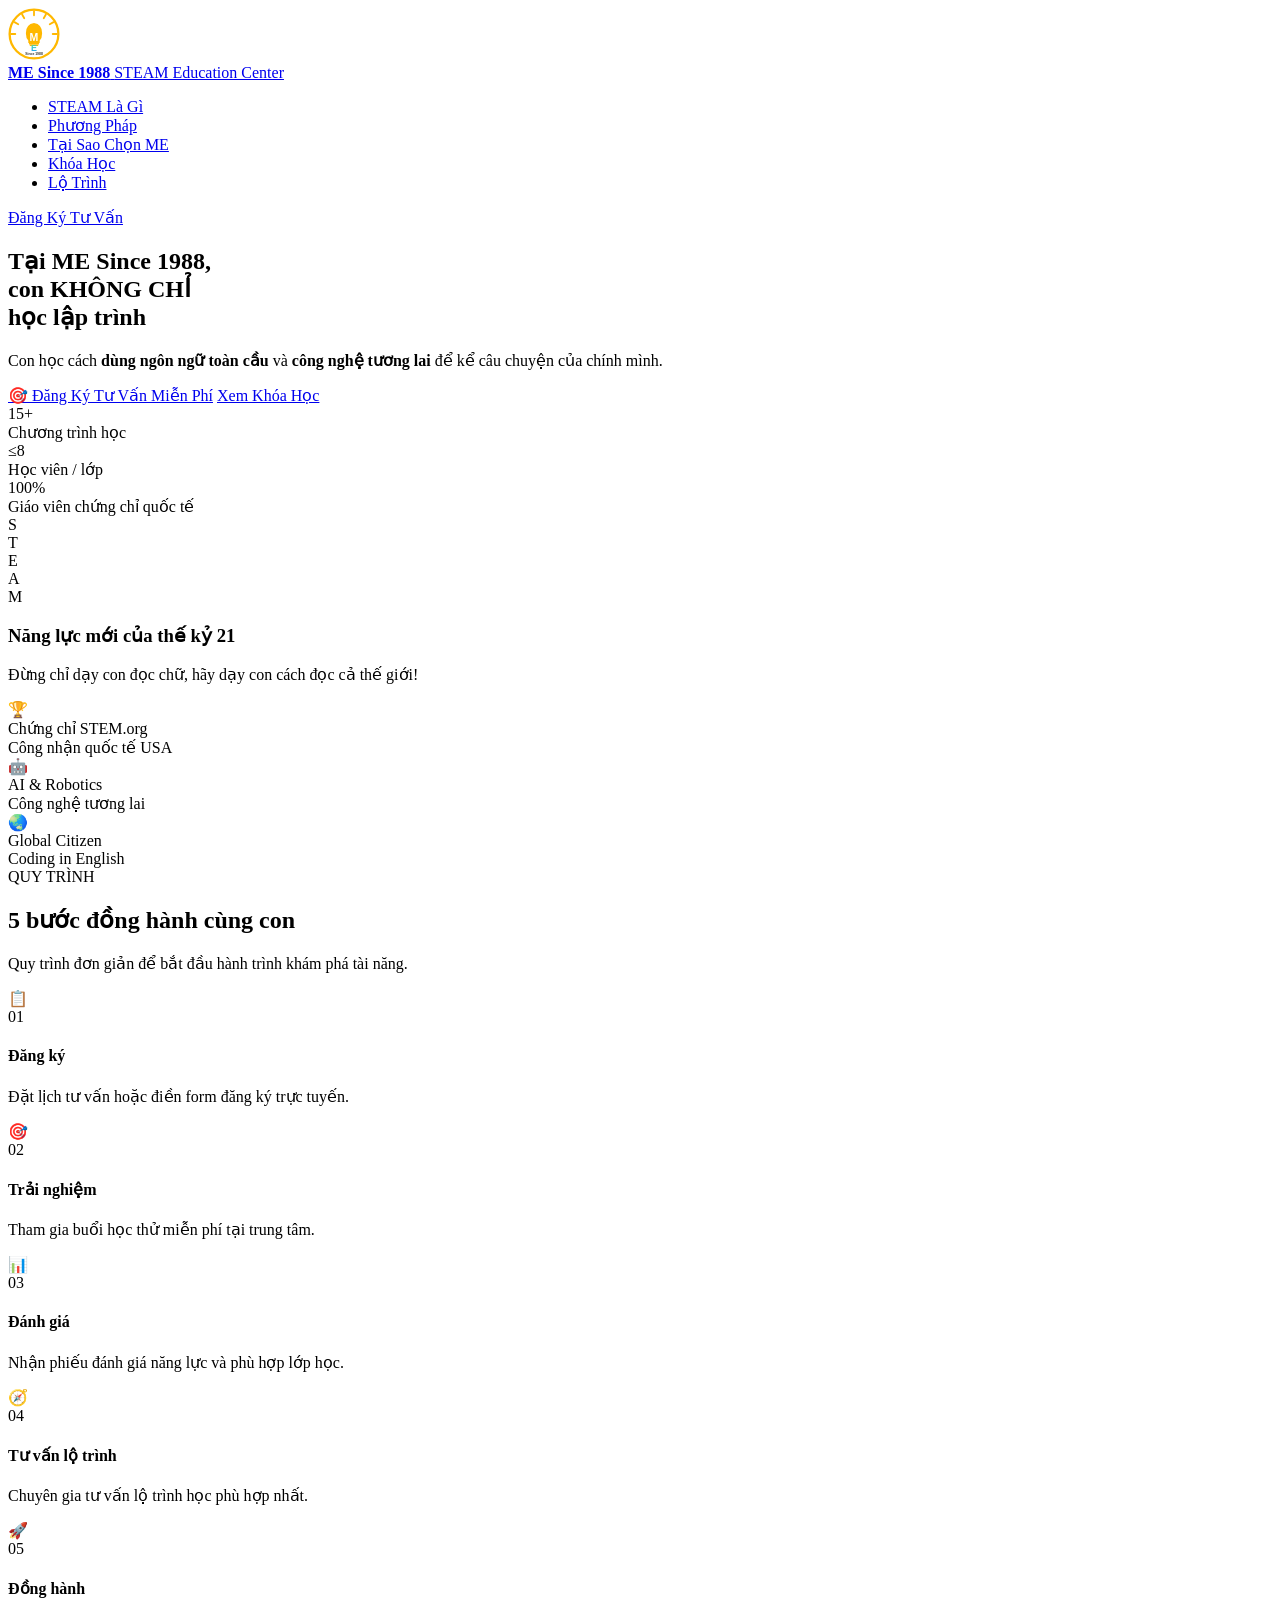
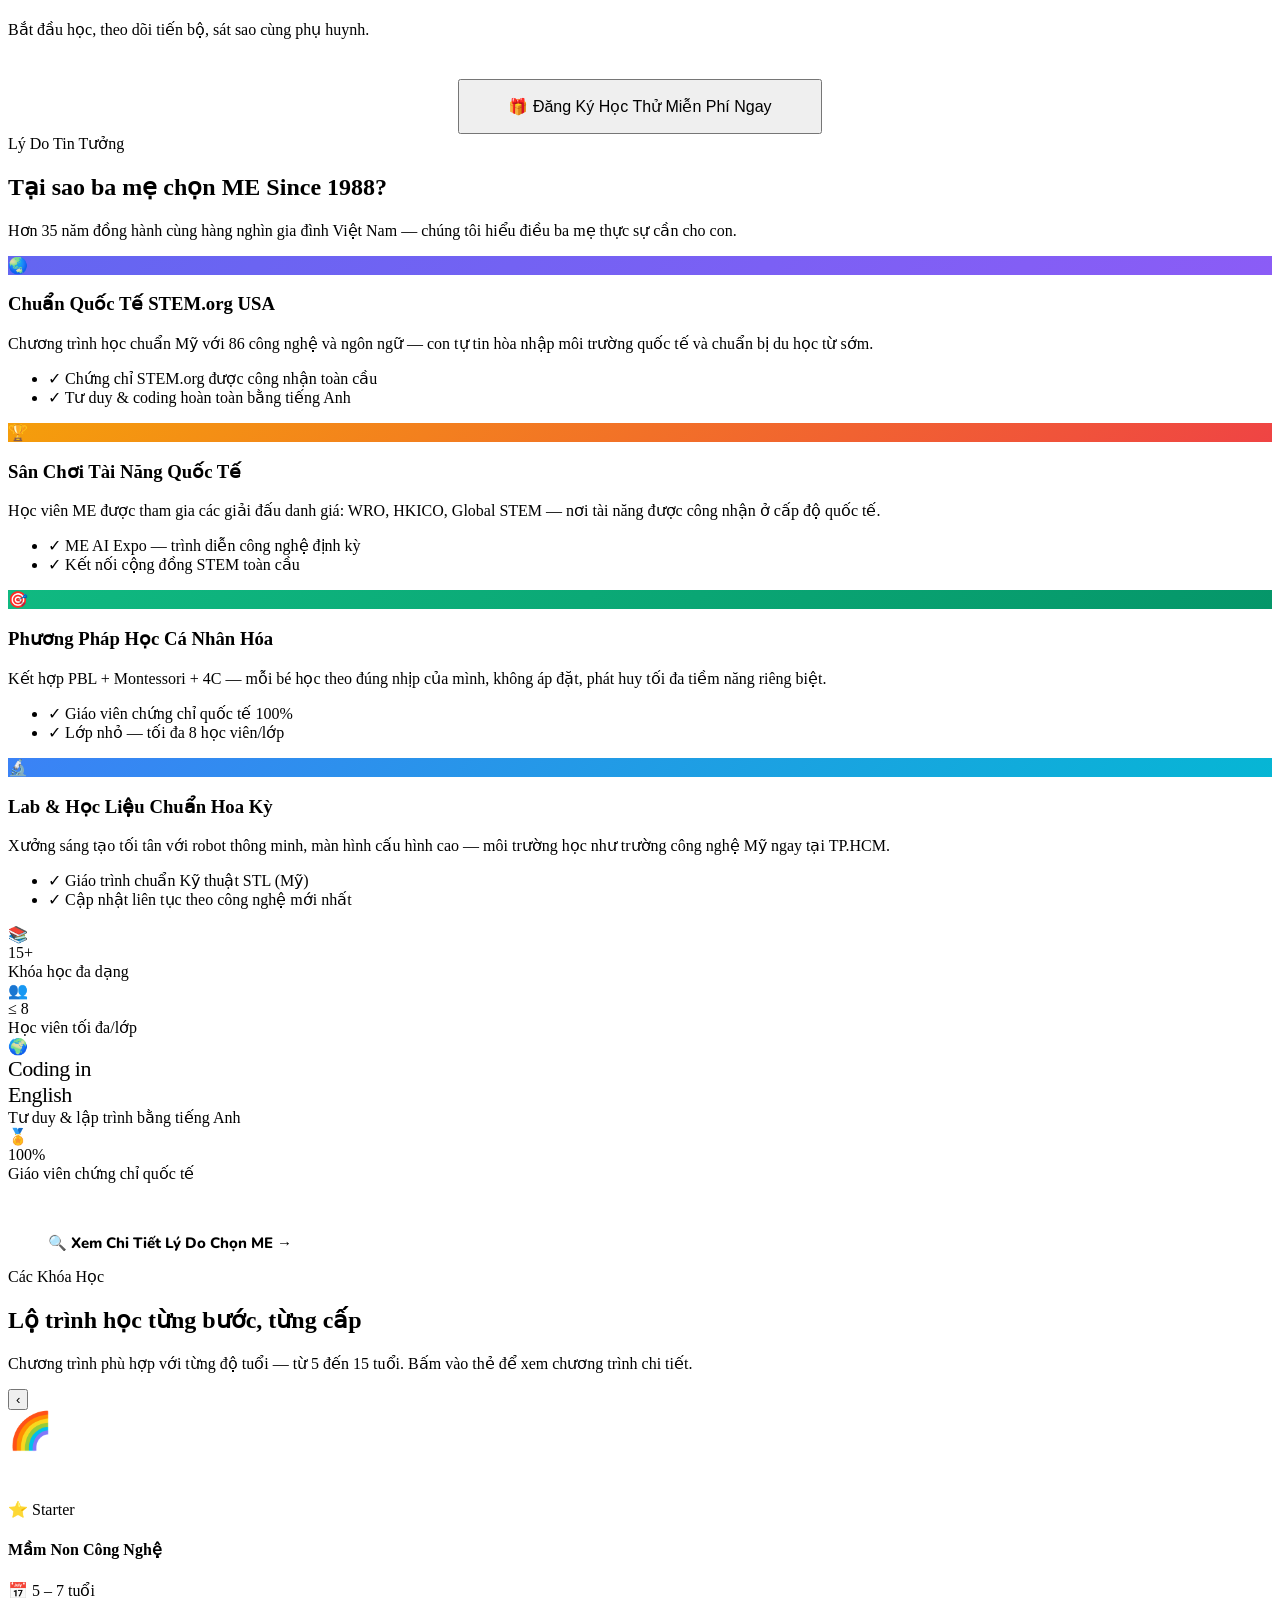
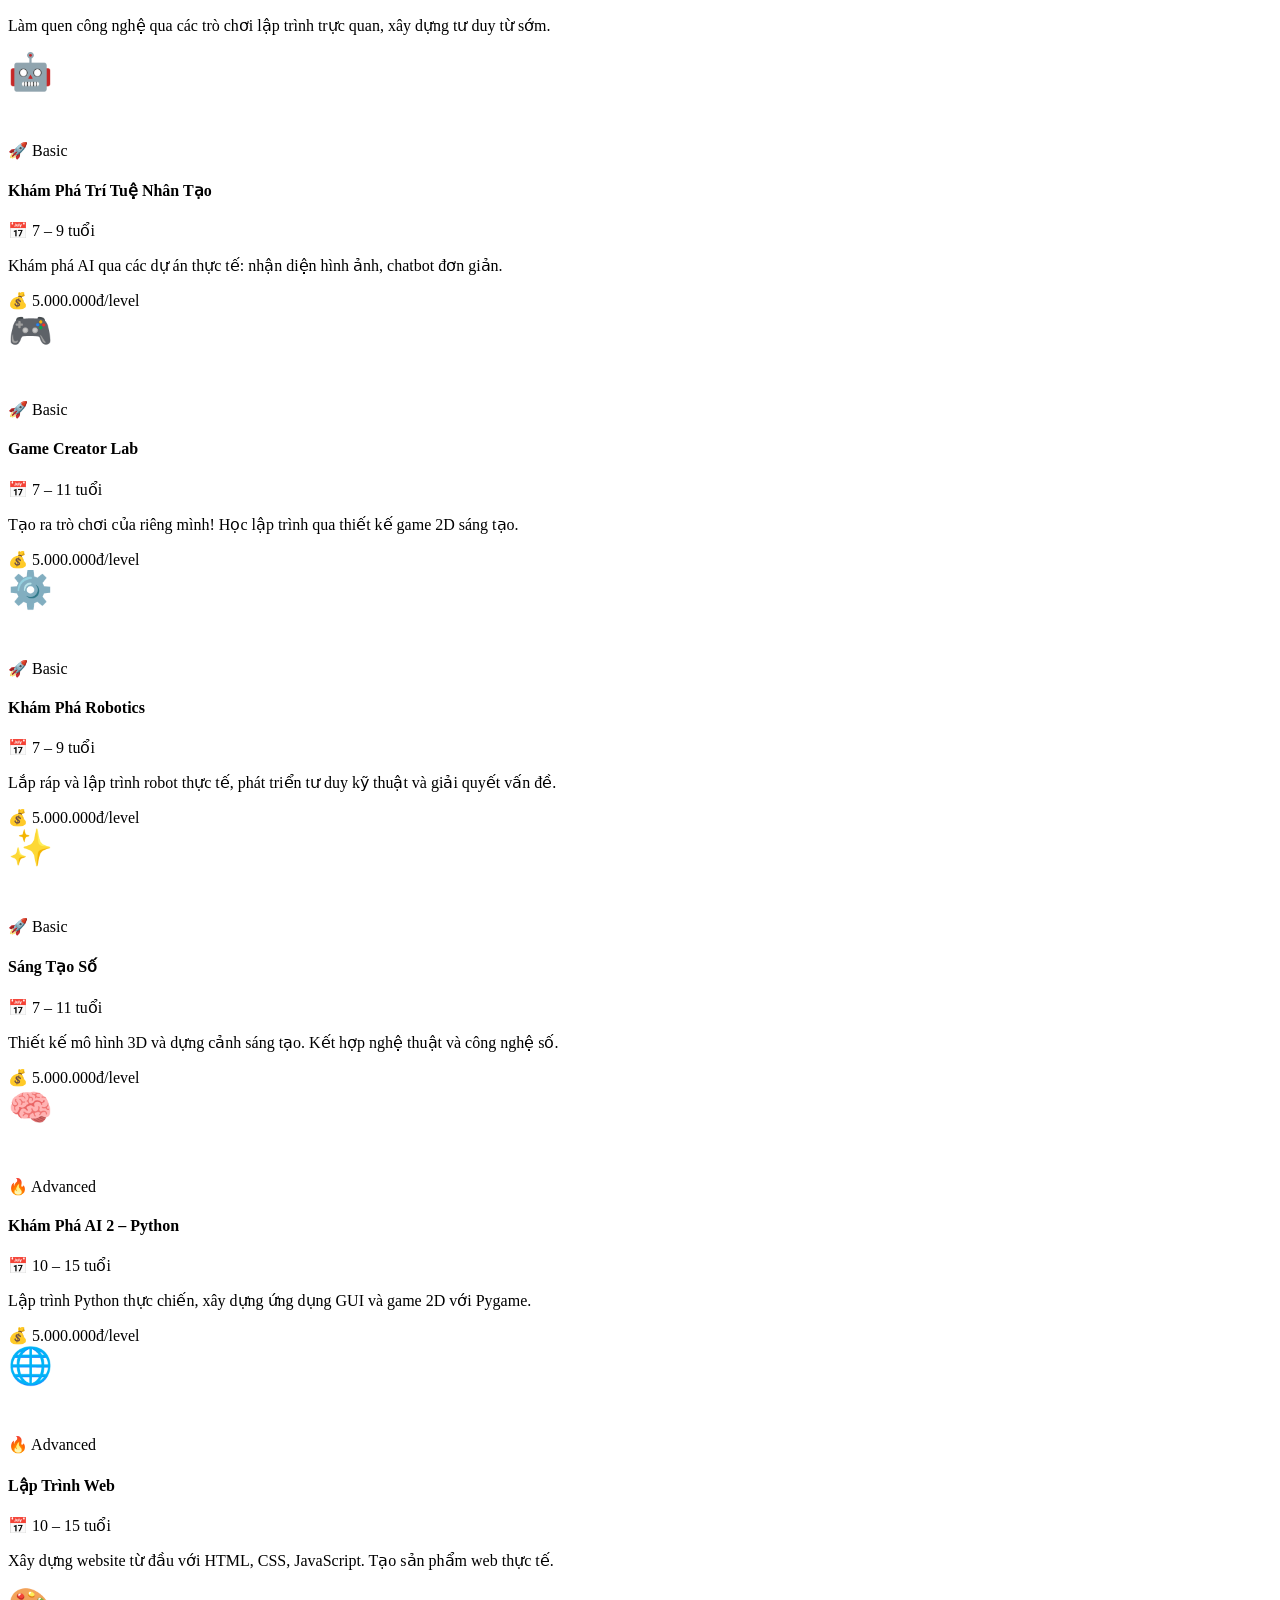
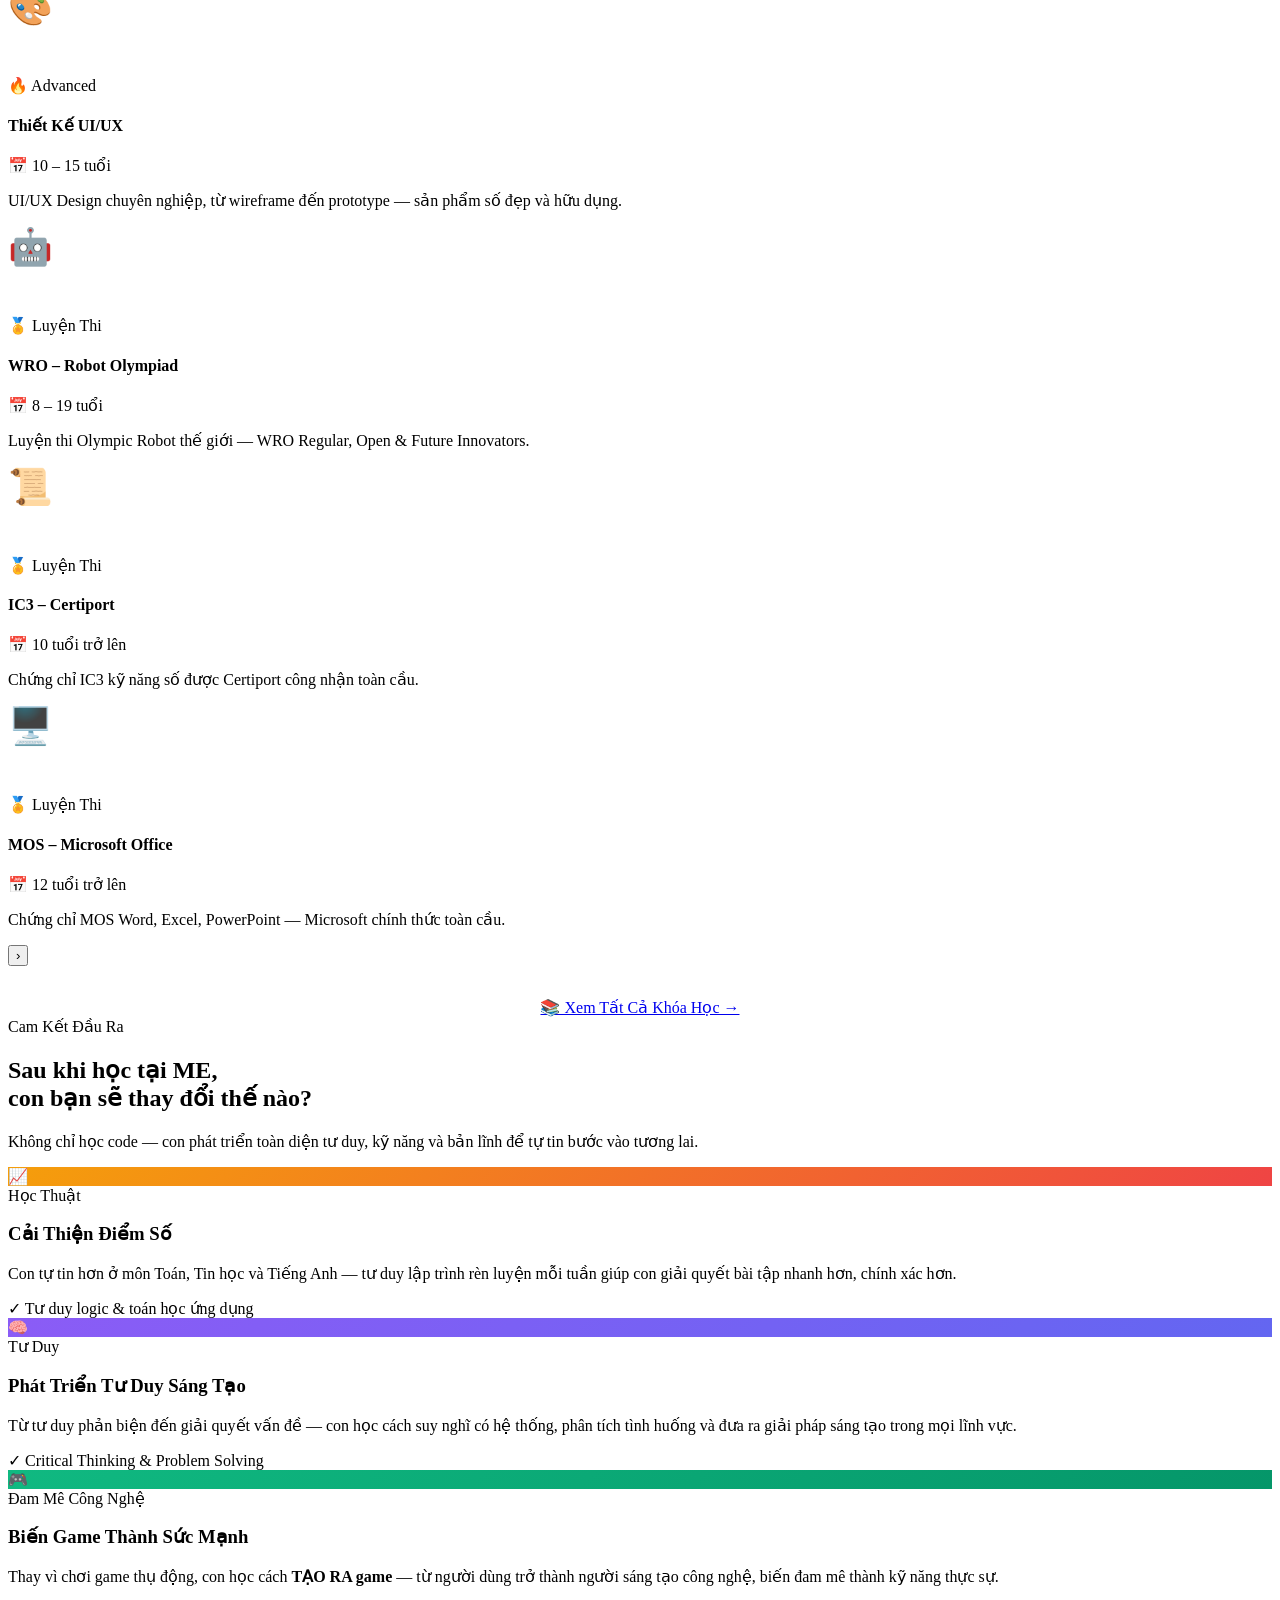
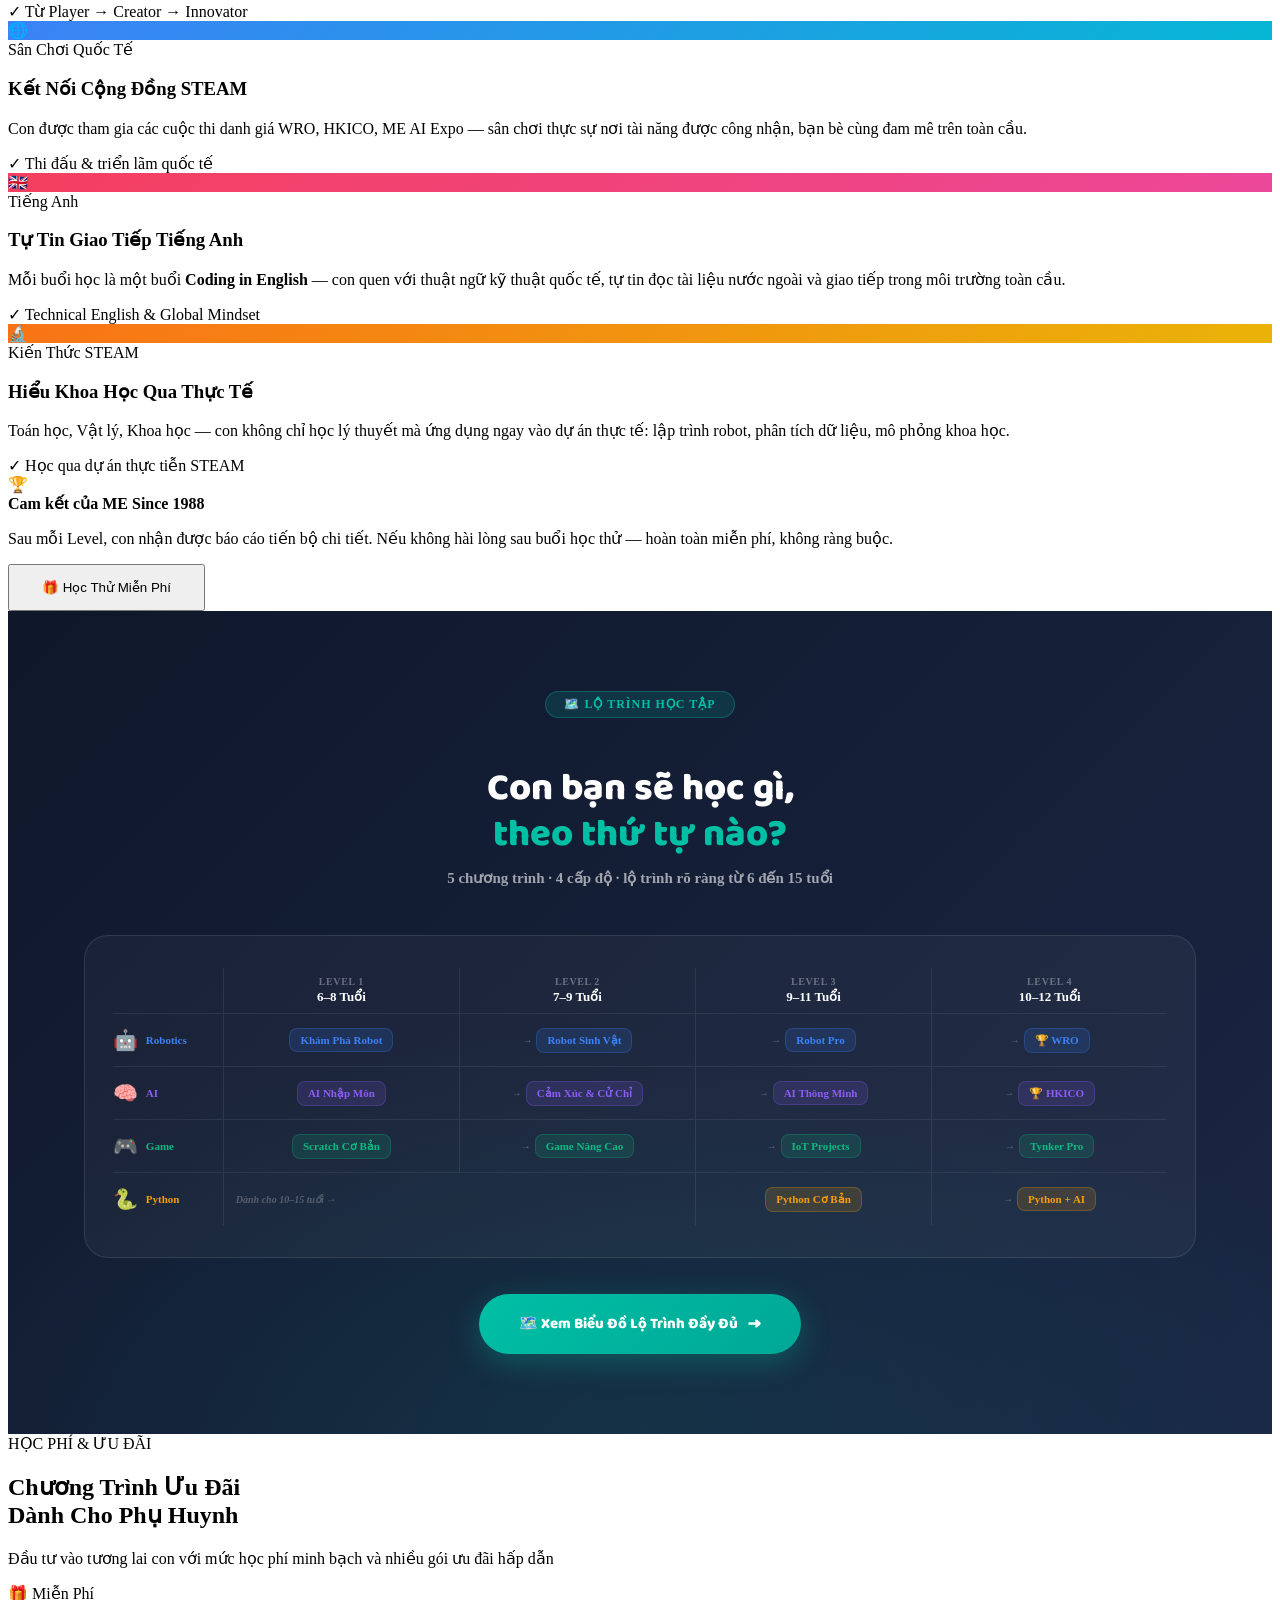
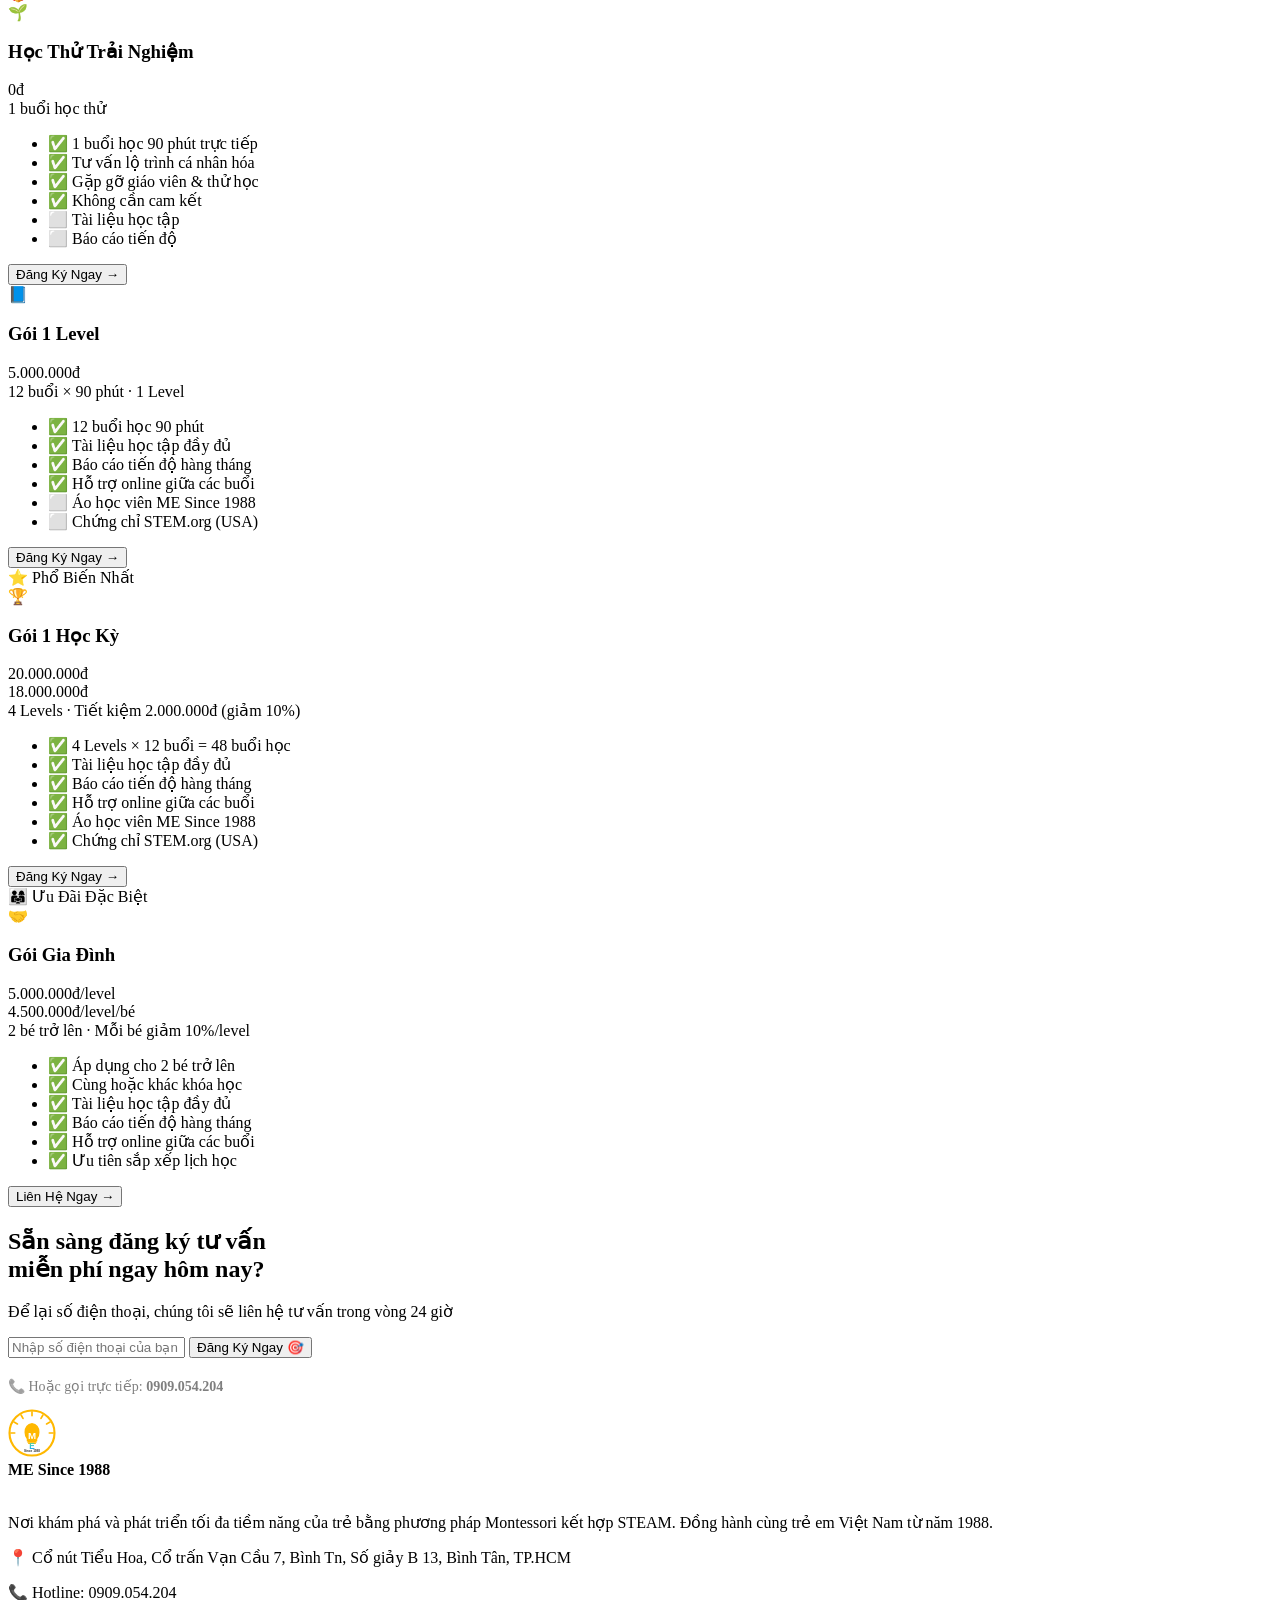
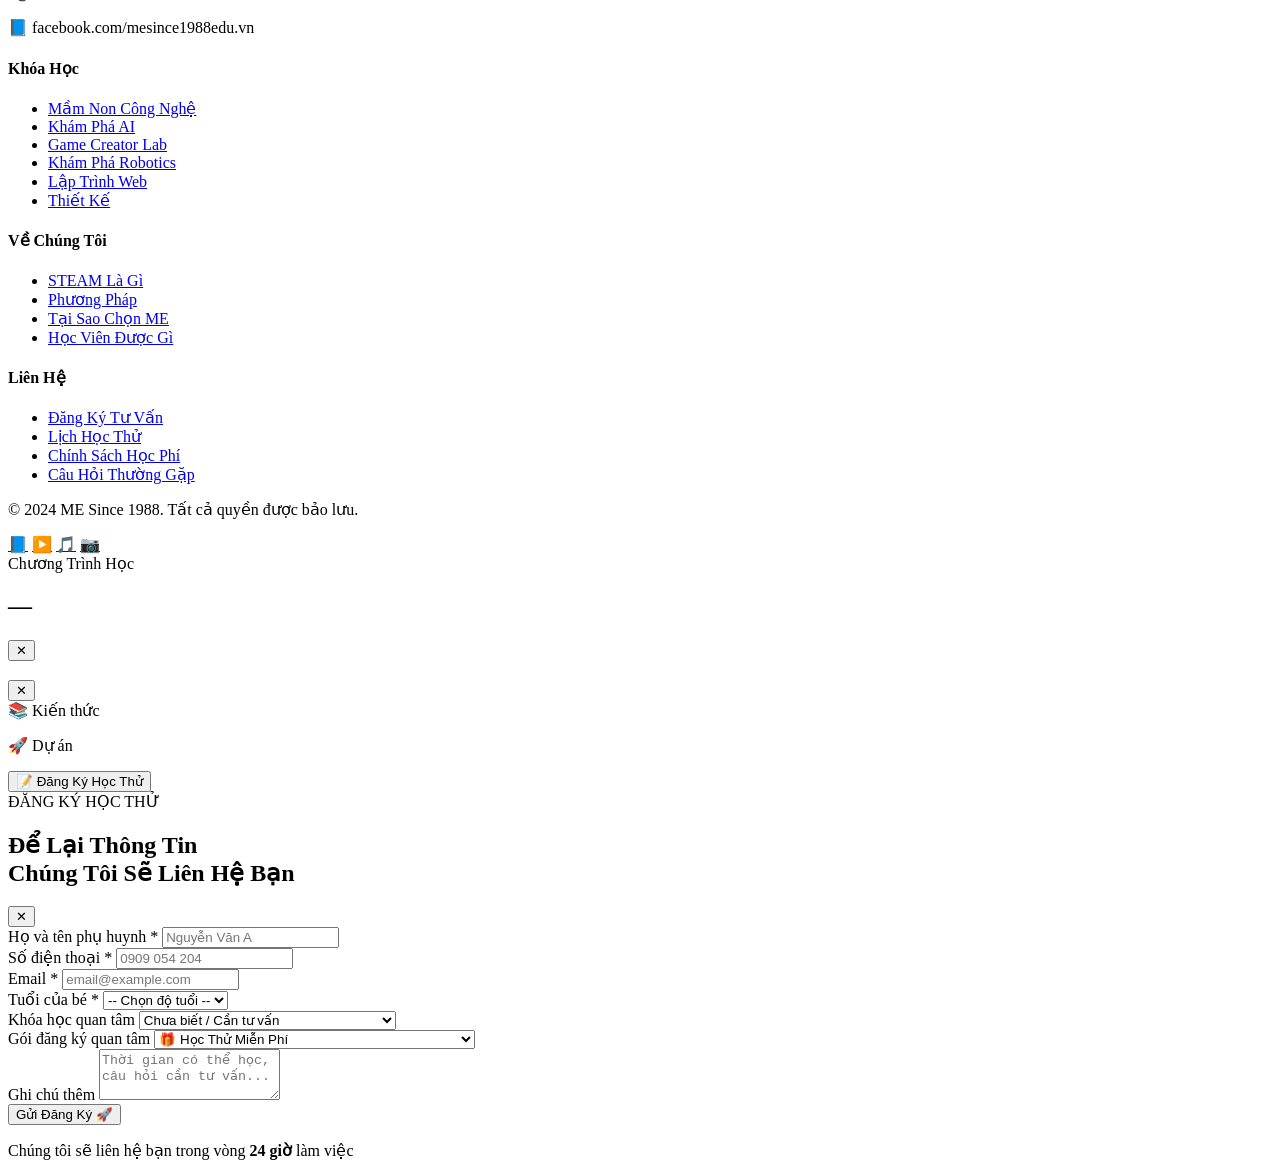
==== commit 828e7804: "Upgrade roadmap" ====
--- a/index.html
+++ b/index.html
@@ -1,852 +1,983 @@
-<!DOCTYPE html>
-<html lang="vi">
-<head>
-  <meta charset="UTF-8" />
-  <meta name="viewport" content="width=device-width, initial-scale=1.0" />
-  <title>ME Since 1988 – STEAM Công Nghệ Cho Trẻ</title>
-  <link rel="preconnect" href="https://fonts.googleapis.com" />
-  <link href="https://fonts.googleapis.com/css2?family=Nunito:wght@400;600;700;800;900&family=Baloo+2:wght@700;800&display=swap" rel="stylesheet" />
-  <link rel="stylesheet" href="css/style.css" />
-</head>
-<body>
-
-<!-- ── NAV ── -->
-<nav id="mainNav">
-  <a href="#hero" class="nav-logo">
-    <svg width="52" height="52" viewBox="0 0 640 640" xmlns="http://www.w3.org/2000/svg" style="flex-shrink:0;">
-      <defs>
-        <linearGradient id="eGrad" x1="0" y1="0" x2="0" y2="1">
-          <stop offset="0%" stop-color="#7ED56F"/>
-          <stop offset="50%" stop-color="#30C5D2"/>
-          <stop offset="100%" stop-color="#1E90FF"/>
-        </linearGradient>
-      </defs>
-      <!-- outer circle -->
-      <circle cx="320" cy="320" r="300" fill="white" stroke="#FFB800" stroke-width="28"/>
-      <!-- sun rays -->
-      <g stroke="#FFB800" stroke-width="22" stroke-linecap="round">
-        <line x1="320" y1="38" x2="320" y2="90"/>
-        <line x1="466" y1="80" x2="440" y2="126"/>
-        <line x1="560" y1="174" x2="514" y2="200"/>
-        <line x1="602" y1="320" x2="550" y2="320"/>
-        <line x1="174" y1="80" x2="200" y2="126"/>
-        <line x1="80" y1="174" x2="126" y2="200"/>
-        <line x1="38" y1="320" x2="90" y2="320"/>
-      </g>
-      <!-- bulb body -->
-      <path d="M220 310 Q220 200 320 185 Q420 200 420 310 Q420 370 390 400 L390 430 L250 430 L250 400 Q220 370 220 310Z" fill="#FFB800"/>
-      <!-- bulb base -->
-      <rect x="258" y="428" width="124" height="22" rx="8" fill="#FFB800"/>
-      <rect x="268" y="450" width="104" height="18" rx="8" fill="#FFB800"/>
-      <!-- M letter -->
-      <text x="320" y="400" text-anchor="middle" font-family="Arial Black,sans-serif" font-weight="900" font-size="130" fill="white">M</text>
-      <!-- E letter gradient -->
-      <text x="320" y="530" text-anchor="middle" font-family="Arial Black,sans-serif" font-weight="900" font-size="110" fill="url(#eGrad)">E</text>
-      <!-- Since 1988 -->
-      <text x="320" y="578" text-anchor="middle" font-family="Arial,sans-serif" font-weight="700" font-size="42" fill="#333">Since 1988</text>
-    </svg>
-    <div class="logo-text">
-      <strong>ME Since 1988</strong>
-      <span>STEAM Education Center</span>
-    </div>
-  </a>
-  <ul class="nav-links">
-    <li><a href="#steam">STEAM Là Gì</a></li>
-    <li><a href="#method">Phương Pháp</a></li>
-    <li><a href="#why">Tại Sao Chọn ME</a></li>
-    <li><a href="#courses">Khóa Học</a></li>
-  </ul>
-  <a href="#cta" class="nav-cta">Đăng Ký Tư Vấn</a>
-  <div class="hamburger" id="hamburger">
-    <span></span><span></span><span></span>
-  </div>
-</nav>
-
-<!-- ── HERO ── -->
-<section id="hero">
-  <div class="hero-dots"></div>
-  <div class="hero-content">
-    <h1 class="hero-title">
-      Tại ME Since 1988,<br>
-      con <span class="highlight">KHÔNG CHỈ</span><br>
-      học lập trình
-    </h1>
-    <p class="hero-sub">
-      Con học cách <strong>dùng ngôn ngữ toàn cầu</strong> và
-      <strong>công nghệ tương lai</strong> để kể câu chuyện
-      của chính mình.
-    </p>
-    <div class="hero-actions">
-      <a href="#cta" class="btn-primary">🎯 Đăng Ký Tư Vấn Miễn Phí</a>
-      <a href="#courses" class="btn-outline">Xem Khóa Học</a>
-    </div>
-    <div class="hero-stats">
-      <div class="stat-item">
-        <div class="number">35+</div>
-        <div class="label">Năm kinh nghiệm</div>
-      </div>
-      <div class="stat-item">
-        <div class="number">10K+</div>
-        <div class="label">Học viên đã học</div>
-      </div>
-      <div class="stat-item">
-        <div class="number">100%</div>
-        <div class="label">Giáo viên chứng chỉ quốc tế</div>
-      </div>
-    </div>
-  </div>
-
-  <div class="hero-visual">
-    <div class="hero-card-wrap">
-      <div class="hero-big-card">
-        <div class="steam-letters">
-          <div class="sl sl-s">S</div>
-          <div class="sl sl-t">T</div>
-          <div class="sl sl-e">E</div>
-          <div class="sl sl-a">A</div>
-          <div class="sl sl-m">M</div>
-        </div>
-        <h3>Năng lực mới của thế kỷ 21</h3>
-        <p>Đừng chỉ dạy con đọc chữ, hãy dạy con cách đọc cả thế giới!</p>
-      </div>
-      <div class="floating-badge fb-1">
-        <span class="fb-icon">🏆</span>
-        <div class="fb-text">
-          <div class="t1">Chứng chỉ STEM.org</div>
-          <div class="t2">Công nhận quốc tế USA</div>
-        </div>
-      </div>
-      <div class="floating-badge fb-2">
-        <span class="fb-icon">🤖</span>
-        <div class="fb-text">
-          <div class="t1">AI & Robotics</div>
-          <div class="t2">Công nghệ tương lai</div>
-        </div>
-      </div>
-      <div class="floating-badge fb-3">
-        <span class="fb-icon">🌏</span>
-        <div class="fb-text">
-          <div class="t1">Global Citizen</div>
-          <div class="t2">Coding in English</div>
-        </div>
-      </div>
-    </div>
-  </div>
-</section>
-
-<!-- ── STEAM LÀ GÌ ── -->
-<section id="steam">
-  <div class="steam-grid">
-    <div class="steam-info fade-up">
-      <span class="section-label">STEAM Là Gì?</span>
-      <p class="big-quote">
-        Đừng chỉ dạy con đọc chữ,<br>
-        hãy dạy con cách <span class="hl">đọc cả thế giới!</span>
-      </p>
-      <p style="font-size:16px;color:var(--gray);line-height:1.8;font-weight:600;">
-        STEAM là phương pháp giáo dục tích hợp 5 lĩnh vực cốt lõi:
-        <strong>Science – Technology – Engineering – Arts – Mathematics</strong>.
-        Từ khi Since Me 1988, phương pháp này giúp các em bước ra khỏi khuôn
-        sách để quan sát thế giới, giải quyết thách thức bằng tư duy kỹ thuật
-        và kết nối tâm hồn qua bằng kỹ năng nghệ thuật.
-      </p>
-      <div style="margin-top:24px;padding:20px 24px;background:#fff;border-radius:16px;box-shadow:var(--shadow);border-left:4px solid var(--teal);">
-        <p style="font-style:italic;color:var(--navy);font-size:15px;font-weight:700;line-height:1.7;">
-          "STEAM – Nền tảng vững chắc để con tự tin kiến tạo tương lai"
-        </p>
-      </div>
-    </div>
-
-    <div class="steam-cards fade-up">
-      <div class="steam-card sc-science">
-        <div class="sc-icon">🔬</div>
-        <h4>Science – Khoa học</h4>
-        <p>Cung cấp kiến thức để tìm câu trả lời, quan sát và thí nghiệm một cách khoa học nhất.</p>
-      </div>
-      <div class="steam-card sc-tech">
-        <div class="sc-icon">💻</div>
-        <h4>Technology – Công nghệ</h4>
-        <p>Đào tạo cách sử dụng và quản lý công nghệ trong cuộc sống tương lai.</p>
-      </div>
-      <div class="steam-card sc-eng">
-        <div class="sc-icon">⚙️</div>
-        <h4>Engineering – Kỹ thuật</h4>
-        <p>Thúc đẩy phát triển những giải pháp ứng dụng – thế giới nói một ngôn ngữ chung, cùng chia sẻ.</p>
-      </div>
-      <div class="steam-card sc-art">
-        <div class="sc-icon">🎨</div>
-        <h4>Arts – Nghệ thuật</h4>
-        <p>Tư duy thêm sáng tạo, sử dụng đa chiều, kết nối đa ngôn ngữ và văn hóa.</p>
-      </div>
-      <div class="steam-card sc-math full">
-        <div class="sc-icon">📐</div>
-        <h4>Mathematics – Toán học</h4>
-        <p>Xây dựng tư duy logic và cấu trúc nền tảng để ứng dụng vào mọi môn học và cuộc sống.</p>
-      </div>
-    </div>
-  </div>
-</section>
-
-<!-- ── PHƯƠNG PHÁP ── -->
-<section id="method">
-  <div class="section-header center fade-up">
-    <span class="section-label">Phương Pháp Giảng Dạy</span>
-    <h2 class="section-title" style="color:#fff;">
-      Ba trụ cột <span style="color:var(--yellow);">tạo nên sự khác biệt</span>
-    </h2>
-    <p class="section-desc">
-      Kết hợp 3 phương pháp giáo dục tiên tiến nhất thế giới, ME Since 1988
-      tạo nên môi trường học tập độc đáo — nơi mỗi đứa trẻ được phát triển
-      toàn diện theo đúng nhịp của mình.
-    </p>
-  </div>
-
-  <div class="method-grid fade-up">
-    <div class="method-card mc-pbl">
-      <div class="mc-icon">🚀</div>
-      <h3>PBL – Project Based Learning</h3>
-      <p style="margin-bottom:16px;">
-        Mỗi bài học là một dự án thực tế. Học viên làm quen với toán học, khoa học,
-        kỹ thuật và nghề công nghệ thông qua các sản phẩm thực tế do chính tay mình tạo ra.
-      </p>
-      <div class="skills-4c">
-        <div class="skill-chip"><span>🧠</span>Tư duy phản biện</div>
-        <div class="skill-chip"><span>💡</span>Sáng tạo</div>
-        <div class="skill-chip"><span>🤝</span>Cộng tác</div>
-        <div class="skill-chip"><span>🗣️</span>Giao tiếp</div>
-      </div>
-    </div>
-
-    <div class="method-card mc-montessori">
-      <div class="mc-icon">🌱</div>
-      <h3>Phương pháp Montessori</h3>
-      <p>
-        Khuyến khích trẻ tự khám phá theo tốc độ và sở thích của bản thân.
-        Giáo viên đóng vai trò hướng dẫn – không áp đặt, tạo không gian tự do
-        sáng tạo bám sát giáo trình chuẩn Kỹ thuật STL (Mỹ).
-      </p>
-      <ul style="margin-top:16px;list-style:none;">
-        <li style="font-size:13px;color:rgba(255,255,255,0.6);padding-left:20px;position:relative;margin-bottom:8px;line-height:1.6;">
-          <span style="position:absolute;left:0;color:var(--yellow);">✓</span>
-          Tự học theo nhịp của mình
-        </li>
-        <li style="font-size:13px;color:rgba(255,255,255,0.6);padding-left:20px;position:relative;margin-bottom:8px;line-height:1.6;">
-          <span style="position:absolute;left:0;color:var(--yellow);">✓</span>
-          Phát triển tự chủ và tự tin
-        </li>
-        <li style="font-size:13px;color:rgba(255,255,255,0.6);padding-left:20px;position:relative;line-height:1.6;">
-          <span style="position:absolute;left:0;color:var(--yellow);">✓</span>
-          Nuôi dưỡng tình yêu học hỏi
-        </li>
-      </ul>
-    </div>
-
-    <div class="method-card mc-4c">
-      <div class="mc-icon">🎯</div>
-      <h3>4C – Kỹ Năng Thế Kỷ 21</h3>
-      <p style="margin-bottom:16px;">
-        Bộ 4 kỹ năng toàn cầu được tích hợp xuyên suốt mọi bài học, giúp trẻ
-        sẵn sàng cho môi trường làm việc và cuộc sống trong tương lai.
-      </p>
-      <div style="display:grid;gap:10px;margin-top:8px;">
-        <div style="background:rgba(255,255,255,0.08);border-radius:10px;padding:10px 14px;">
-          <strong style="color:#fff;font-size:13px;">Critical Thinking</strong>
-          <p style="color:rgba(255,255,255,0.55);font-size:12px;margin-top:2px;">Tư duy phản biện – phân tích, đánh giá</p>
-        </div>
-        <div style="background:rgba(255,255,255,0.08);border-radius:10px;padding:10px 14px;">
-          <strong style="color:#fff;font-size:13px;">Creativity</strong>
-          <p style="color:rgba(255,255,255,0.55);font-size:12px;margin-top:2px;">Sáng tạo – tạo ra giải pháp mới</p>
-        </div>
-        <div style="background:rgba(255,255,255,0.08);border-radius:10px;padding:10px 14px;">
-          <strong style="color:#fff;font-size:13px;">Collaboration</strong>
-          <p style="color:rgba(255,255,255,0.55);font-size:12px;margin-top:2px;">Kỹ năng hợp tác – làm việc nhóm hiệu quả</p>
-        </div>
-        <div style="background:rgba(255,255,255,0.08);border-radius:10px;padding:10px 14px;">
-          <strong style="color:#fff;font-size:13px;">Communication</strong>
-          <p style="color:rgba(255,255,255,0.55);font-size:12px;margin-top:2px;">Kỹ năng giao tiếp – diễn đạt tự tin</p>
-        </div>
-      </div>
-    </div>
-  </div>
-</section>
-
-<!-- ── TẠI SAO CHỌN ME ── -->
-<section id="why">
-  <div class="section-header fade-up">
-    <span class="section-label">Tại Sao Chọn ME Since 1988?</span>
-    <h2 class="section-title">
-      Bốn lý do <span class="accent">phụ huynh tin tưởng</span>
-    </h2>
-    <p class="section-desc">
-      Hơn 35 năm đồng hành cùng hàng nghìn gia đình, ME Since 1988 mang đến
-      những giá trị vượt trội mà không nơi nào có được.
-    </p>
-  </div>
-
-  <div class="why-grid fade-up">
-    <div class="why-card wc-1">
-      <div class="wc-icon">🌏</div>
-      <h3>Global Citizen – Thinking & Coding in English</h3>
-      <p>Xây dựng nền tảng công dân toàn cầu cho trẻ, tự tin hòa nhập môi trường quốc tế.</p>
-      <ul>
-        <li>Hệ thống học thuật chuẩn STEM.org (Mỹ) – 86 công nghệ và ngôn ngữ</li>
-        <li>Lợi thế hội nhập quốc tế và chuẩn bị du học</li>
-        <li>Tư duy và coding hoàn toàn bằng tiếng Anh</li>
-      </ul>
-    </div>
-
-    <div class="why-card wc-2">
-      <div class="wc-icon">🏆</div>
-      <h3>Elite Arena – Đấu Trường & Sân Chơi Tài Năng</h3>
-      <p>Nơi các học viên thể hiện tài năng và cạnh tranh lành mạnh ở cấp độ quốc tế.</p>
-      <ul>
-        <li>ME AI Expo – Sân khấu trình diễn phát kiến công nghệ định kỳ</li>
-        <li>Global STEM – Tham dự đội tuyển STEM quốc tế (FIRST, HKCO...)</li>
-        <li>Kết nối với cộng đồng STEM toàn cầu</li>
-      </ul>
-    </div>
-
-    <div class="why-card wc-3">
-      <div class="wc-icon">🎖️</div>
-      <h3>Golden Certificate – Chứng Chỉ STEM.org USA</h3>
-      <p>Chứng nhận học viên có giá trị quốc tế, được công nhận tại Hoa Kỳ và trên toàn thế giới.</p>
-      <ul>
-        <li>Chứng chỉ do STEM.org (USA) cấp và xác nhận</li>
-        <li>Giá trị trong hồ sơ tuyển sinh đại học quốc tế</li>
-        <li>Minh chứng năng lực công nghệ chuẩn quốc tế</li>
-      </ul>
-    </div>
-
-    <div class="why-card wc-4">
-      <div class="wc-icon">🔬</div>
-      <h3>Premium Resources – Học Liệu & Lab Chuẩn Hoa Kỳ</h3>
-      <p>Cơ sở vật chất và tài nguyên học tập tiêu chuẩn Mỹ, hiện đại và đầy đủ nhất.</p>
-      <ul>
-        <li>Xưởng sáng tạo tối tân – thiết bị robot thông minh, màn hình cấu hình cao</li>
-        <li>Giáo trình chuẩn Kỹ thuật STL (Mỹ)</li>
-        <li>Học liệu được cập nhật liên tục theo công nghệ mới nhất</li>
-      </ul>
-    </div>
-  </div>
-</section>
-
-<!-- ── HỌC VIÊN ĐƯỢC GÌ ── -->
-<section id="outcomes">
-  <div class="section-header center fade-up">
-    <span class="section-label">Học Viên Sẽ Được Gì?</span>
-    <h2 class="section-title">
-      Hành trang <span class="accent">vững chắc cho tương lai</span>
-    </h2>
-    <p class="section-desc">
-      Mỗi học viên tốt nghiệp ME Since 1988 không chỉ biết code – các em
-      sở hữu tư duy, kỹ năng và bản lĩnh để chinh phục thế giới.
-    </p>
-  </div>
-
-  <div class="outcomes-grid fade-up">
-    <div class="outcome-card">
-      <div class="oc-icon">🧠</div>
-      <h3>Tư Duy Digital</h3>
-      <p>Luyện tập não bộ, hệ thống hóa và khả năng tư duy thực hóa mọi ý tưởng thông qua lập trình.</p>
-    </div>
-    <div class="outcome-card">
-      <div class="oc-icon">🤝</div>
-      <h3>Kỹ Năng 4C Toàn Cầu</h3>
-      <p>Kỹ năng thế kỷ 21 toàn cầu: tự tin biểu đạt, lãnh đạo nhóm, tổng hợp và chia sẻ ý tưởng.</p>
-    </div>
-    <div class="outcome-card">
-      <div class="oc-icon">🔍</div>
-      <h3>Kỹ Năng Tìm Tòi</h3>
-      <p>Xây dựng dự án thực tế dựa trên toán học, khoa học, kỹ thuật và nghề công nghệ.</p>
-    </div>
-    <div class="outcome-card">
-      <div class="oc-icon">💡</div>
-      <h3>Học Qua Dự Án Thực Tế</h3>
-      <p>Mỗi bài học là một dự án gắn với công việc của nghề công nghệ ngoài cuộc sống thực.</p>
-    </div>
-    <div class="outcome-card">
-      <div class="oc-icon">🌟</div>
-      <h3>Nuôi Dưỡng Đam Mê</h3>
-      <p>Khơi dậy tình yêu, tham giải khai khóa học; nuôi đam mê học tập, giúp con tự tin dẫn dắt bản thân.</p>
-    </div>
-    <div class="outcome-card">
-      <div class="oc-icon">🌍</div>
-      <h3>Công Dân Toàn Cầu</h3>
-      <p>Tự tin giao tiếp, tư duy và làm việc bằng tiếng Anh trong môi trường công nghệ quốc tế.</p>
-    </div>
-  </div>
-</section>
-
-<!-- ── KHÓA HỌC ── -->
-<section id="courses">
-  <div class="section-header fade-up">
-    <span class="section-label">Các Khóa Học</span>
-    <h2 class="section-title">
-      Lộ trình học <span class="accent">từng bước, từng cấp</span>
-    </h2>
-    <p class="section-desc">
-      Chương trình học được thiết kế theo lộ trình 3 cấp độ, phù hợp với
-      từng độ tuổi và khả năng của con. Nội dung được cập nhật liên tục
-      theo xu hướng công nghệ thế giới.
-    </p>
-  </div>
-
-  <!-- LEVEL STARTER -->
-  <div class="course-level fade-up">
-    <div class="level-header">
-      <span class="level-badge lb-starter">⭐ Starter</span>
-      <h3>Mầm Non Công Nghệ</h3>
-    </div>
-    <div class="courses-grid">
-      <div class="course-card">
-        <div class="cc-top cc-yellow">🌈</div>
-        <div class="cc-body">
-          <span class="cc-tag tag-starter">Starter</span>
-          <h4>Mầm Non Công Nghệ</h4>
-          <p class="cc-age">📅 Độ tuổi: 5 – 7 tuổi</p>
-          <p class="cc-desc">Làm quen với thế giới công nghệ qua các trò chơi lập trình trực quan, xây dựng nền tảng tư duy từ sớm.</p>
-        </div>
-      </div>
-    </div>
-  </div>
-
-  <!-- LEVEL BASIC -->
-  <div class="course-level fade-up">
-    <div class="level-header">
-      <span class="level-badge lb-basic">🚀 Basic</span>
-      <h3>Khám Phá & Sáng Tạo</h3>
-    </div>
-    <div class="courses-grid">
-      <div class="course-card has-detail" onclick="openModal('ai1')">
-        <div class="cc-top cc-teal">🤖</div>
-        <div class="cc-body">
-          <span class="cc-tag tag-basic">Basic</span>
-          <h4>Khám Phá Trí Tuệ Nhân Tạo</h4>
-          <p class="cc-age">📅 Độ tuổi: 7 – 9 tuổi</p>
-          <p class="cc-desc">Khám phá thế giới AI thú vị qua các dự án thực tế, từ nhận diện hình ảnh đến chatbot đơn giản.</p>
-          <div class="cc-detail-btn">Xem chương trình học →</div>
-        </div>
-      </div>
-      <div class="course-card has-detail" onclick="openModal('game')">
-        <div class="cc-top cc-blue">🎮</div>
-        <div class="cc-body">
-          <span class="cc-tag tag-basic">Basic</span>
-          <h4>Game Creator Lab</h4>
-          <p class="cc-age">📅 Độ tuổi: 7 – 11 tuổi</p>
-          <p class="cc-desc">Tạo ra trò chơi của riêng mình! Học lập trình qua thiết kế game 2D sáng tạo và thú vị.</p>
-          <div class="cc-detail-btn">Xem chương trình học →</div>
-        </div>
-      </div>
-      <div class="course-card has-detail" onclick="openModal('robotics')">
-        <div class="cc-top cc-teal">⚙️</div>
-        <div class="cc-body">
-          <span class="cc-tag tag-basic">Basic</span>
-          <h4>Khám Phá Robotics</h4>
-          <p class="cc-age">📅 Độ tuổi: 7 – 9 tuổi</p>
-          <p class="cc-desc">Lắp ráp và lập trình robot thực tế, phát triển tư duy kỹ thuật và kỹ năng giải quyết vấn đề.</p>
-          <div class="cc-detail-btn">Xem chương trình học →</div>
-        </div>
-      </div>
-      <div class="course-card has-detail" onclick="openModal('nghethuatcn')">
-        <div class="cc-top cc-purple">✨</div>
-        <div class="cc-body">
-          <span class="cc-tag tag-basic">Basic</span>
-          <h4>Sáng Tạo Số</h4>
-          <p class="cc-age">📅 Độ tuổi: 7 – 11 tuổi</p>
-          <p class="cc-desc">Thiết kế mô hình 3D và dựng cảnh sáng tạo! Kết hợp nghệ thuật và công nghệ số.</p>
-          <div class="cc-detail-btn">Xem chương trình học →</div>
-        </div>
-      </div>
-    </div>
-  </div>
-
-  <!-- LEVEL ADVANCED -->
-  <div class="course-level fade-up">
-    <div class="level-header">
-      <span class="level-badge lb-advanced">🔥 Advanced</span>
-      <h3>Chuyên Sâu & Chuyên Nghiệp</h3>
-    </div>
-    <div class="courses-grid">
-      <div class="course-card has-detail" onclick="openModal('pythonai')">
-        <div class="cc-top cc-green">🧠</div>
-        <div class="cc-body">
-          <span class="cc-tag tag-advanced">Advanced</span>
-          <h4>Khám Phá Trí Tuệ Nhân Tạo 2</h4>
-          <p class="cc-age">📅 Độ tuổi: 10 – 15 tuổi</p>
-          <p class="cc-desc">Lập trình Python thực chiến, xây dựng ứng dụng GUI và game 2D với Pygame.</p>
-          <div class="cc-detail-btn">Xem chương trình học →</div>
-        </div>
-      </div>
-      <div class="course-card">
-        <div class="cc-top cc-blue">🌐</div>
-        <div class="cc-body">
-          <span class="cc-tag tag-advanced">Advanced</span>
-          <h4>Lập Trình Web</h4>
-          <p class="cc-age">📅 Độ tuổi: 10 – 15 tuổi</p>
-          <p class="cc-desc">Xây dựng website từ đầu với HTML, CSS và JavaScript. Tạo sản phẩm web thực tế.</p>
-        </div>
-      </div>
-      <div class="course-card">
-        <div class="cc-top cc-orange">📋</div>
-        <div class="cc-body">
-          <span class="cc-tag tag-advanced">Advanced</span>
-          <h4>Lập Trình Game</h4>
-          <p class="cc-age">📅 Độ tuổi: 10 – 15 tuổi</p>
-          <p class="cc-desc">Phân tích và tái tạo các ứng dụng nổi tiếng, hiểu sâu cấu trúc và logic của phần mềm thực tế.</p>
-        </div>
-      </div>
-      <div class="course-card">
-        <div class="cc-top cc-green">🔧</div>
-        <div class="cc-body">
-          <span class="cc-tag tag-advanced">Advanced</span>
-          <h4>Lập Trình App</h4>
-          <p class="cc-age">📅 Độ tuổi: 10 – 15 tuổi</p>
-          <p class="cc-desc">Thực hành và thí nghiệm các giải pháp công nghệ trong môi trường lab chuyên nghiệp.</p>
-        </div>
-      </div>
-      <div class="course-card">
-        <div class="cc-top cc-teal">🤖</div>
-        <div class="cc-body">
-          <span class="cc-tag tag-advanced">Advanced</span>
-          <h4>AI – Trí Tuệ Nhân Tạo</h4>
-          <p class="cc-age">📅 Độ tuổi: 10 – 15 tuổi</p>
-          <p class="cc-desc">Chuyên sâu về AI: xây dựng model, huấn luyện dữ liệu và triển khai ứng dụng AI thực tế.</p>
-        </div>
-      </div>
-      <div class="course-card">
-        <div class="cc-top cc-purple">🎨</div>
-        <div class="cc-body">
-          <span class="cc-tag tag-advanced">Advanced</span>
-          <h4>Thiết Kế</h4>
-          <p class="cc-age">📅 Độ tuổi: 10 – 15 tuổi</p>
-          <p class="cc-desc">UI/UX Design chuyên nghiệp, từ wireframe đến prototype – tạo ra sản phẩm số đẹp và hữu dụng.</p>
-        </div>
-      </div>
-    </div>
-  </div>
-
-  <!-- LEVEL LUYỆN THI -->
-  <div class="course-level fade-up">
-    <div class="level-header">
-      <span class="level-badge lb-exam">🏅 Luyện Thi</span>
-      <h3>Chứng Chỉ & Thi Đấu Quốc Tế</h3>
-    </div>
-    <div class="courses-grid">
-
-      <div class="course-card">
-        <div class="cc-top cc-exam-red">🤖</div>
-        <div class="cc-body">
-          <span class="cc-tag tag-exam">Luyện Thi</span>
-          <h4>WRO – World Robot Olympiad</h4>
-          <p class="cc-age">📅 Độ tuổi: 8 – 19 tuổi</p>
-          <p class="cc-desc">Luyện thi Olympic Robot thế giới. Lập trình và thi đấu robot theo các hạng mục WRO Regular, Open & Future Innovators.</p>
-        </div>
-      </div>
-
-      <div class="course-card">
-        <div class="cc-top cc-exam-blue">🏆</div>
-        <div class="cc-body">
-          <span class="cc-tag tag-exam">Luyện Thi</span>
-          <h4>HKICO – Hong Kong ICT Olympiad</h4>
-          <p class="cc-age">📅 Độ tuổi: 8 – 18 tuổi</p>
-          <p class="cc-desc">Luyện thi kỳ thi công nghệ thông tin quốc tế Hong Kong. Phát triển tư duy lập trình và thuật toán để đạt huy chương quốc tế.</p>
-        </div>
-      </div>
-
-      <div class="course-card">
-        <div class="cc-top cc-exam-green">💻</div>
-        <div class="cc-body">
-          <span class="cc-tag tag-exam">Luyện Thi</span>
-          <h4>Tin Học Trẻ</h4>
-          <p class="cc-age">📅 Độ tuổi: 6 – 18 tuổi</p>
-          <p class="cc-desc">Luyện thi cuộc thi Tin học trẻ toàn quốc. Ôn luyện lập trình Scratch, Python và thuật toán theo đúng cấu trúc đề thi.</p>
-        </div>
-      </div>
-
-      <div class="course-card">
-        <div class="cc-top cc-exam-purple">📜</div>
-        <div class="cc-body">
-          <span class="cc-tag tag-exam">Luyện Thi</span>
-          <h4>IC3 – Internet & Computing Core</h4>
-          <p class="cc-age">📅 Độ tuổi: 10 tuổi trở lên</p>
-          <p class="cc-desc">Luyện thi chứng chỉ IC3 toàn phần — nền tảng tin học văn phòng và kỹ năng số được Certiport công nhận toàn cầu.</p>
-        </div>
-      </div>
-
-      <div class="course-card">
-        <div class="cc-top cc-exam-orange">📋</div>
-        <div class="cc-body">
-          <span class="cc-tag tag-exam">Luyện Thi</span>
-          <h4>IC3 Part – Từng Module</h4>
-          <p class="cc-age">📅 Độ tuổi: 8 tuổi trở lên</p>
-          <p class="cc-desc">Luyện thi từng phần của IC3: Computing Fundamentals, Key Applications, Living Online — phù hợp cho mọi trình độ.</p>
-        </div>
-      </div>
-
-      <div class="course-card">
-        <div class="cc-top cc-exam-blue">🖥️</div>
-        <div class="cc-body">
-          <span class="cc-tag tag-exam">Luyện Thi</span>
-          <h4>MOS – Microsoft Office Specialist</h4>
-          <p class="cc-age">📅 Độ tuổi: 12 tuổi trở lên</p>
-          <p class="cc-desc">Luyện thi chứng chỉ MOS Word, Excel, PowerPoint — chứng nhận Microsoft chính thức, giá trị trong hồ sơ nghề nghiệp toàn cầu.</p>
-        </div>
-      </div>
-
-      <div class="course-card">
-        <div class="cc-top cc-exam-gold">🔢</div>
-        <div class="cc-body">
-          <span class="cc-tag tag-exam">Luyện Thi</span>
-          <h4>Toán Quốc Tế</h4>
-          <p class="cc-age">📅 Độ tuổi: 6 – 15 tuổi</p>
-          <p class="cc-desc">Luyện thi các kỳ thi toán quốc tế như AMC, SASMO, IMAS, Kangaroo. Xây dựng nền tảng tư duy toán học vững chắc và tư duy logic cao.</p>
-        </div>
-      </div>
-
-    </div>
-  </div>
-
-  <!-- LEVEL CHỨNG CHỈ QUỐC TẾ BỘ MÔN -->
-  <div class="course-level fade-up">
-    <div class="level-header">
-      <span class="level-badge lb-cert">🌐 Chứng Chỉ Quốc Tế</span>
-      <h3>Chứng Chỉ Chuyên Môn Từng Bộ Môn</h3>
-    </div>
-    <div class="courses-grid">
-
-      <div class="course-card">
-        <div class="cc-top cc-cert-python" style="flex-direction:column;gap:4px;">
-          <div style="width:52px;height:52px;background:#306998;border-radius:12px;display:flex;align-items:center;justify-content:center;">
-            <svg width="32" height="32" viewBox="0 0 128 128"><path d="M63.9 0C26 0 28.3 17 28.3 17l.1 17.7H64.4v5.3H17.6S0 37.2 0 75.5s15.4 36.9 15.4 36.9h9.2v-17.8s-.5-15.4 15.2-15.4H72s14.7.2 14.7-14.2V23.8S89 0 63.9 0zm-8.5 13.7c2.6 0 4.7 2.1 4.7 4.7s-2.1 4.7-4.7 4.7-4.7-2.1-4.7-4.7 2.1-4.7 4.7-4.7z" fill="#FFD43B"/><path d="M64.1 128c37.9 0 35.6-17 35.6-17l-.1-17.7H63.6v-5.3h46.8S128 90.8 128 52.5s-15.4-36.9-15.4-36.9h-9.2v17.8s.5 15.4-15.2 15.4H56s-14.7-.2-14.7 14.2v33.2S39 128 64.1 128zm8.5-13.7c-2.6 0-4.7-2.1-4.7-4.7s2.1-4.7 4.7-4.7 4.7 2.1 4.7 4.7-2.1 4.7-4.7 4.7z" fill="#306998"/></svg>
-          </div>
-          <span style="font-size:11px;font-weight:700;color:#306998;">PYTHON INSTITUTE</span>
-        </div>
-        <div class="cc-body">
-          <span class="cc-tag tag-cert">Chứng Chỉ Quốc Tế</span>
-          <h4>PCAP – Python Certified</h4>
-          <p class="cc-age">📅 Độ tuổi: 12 tuổi trở lên</p>
-          <p class="cc-desc">Chứng chỉ lập trình Python do Python Institute cấp. Công nhận toàn cầu, nền tảng cho AI, Data Science và phát triển phần mềm.</p>
-        </div>
-      </div>
-
-      <div class="course-card">
-        <div class="cc-top cc-cert-unity" style="flex-direction:column;gap:4px;">
-          <div style="width:52px;height:52px;background:#1a1a1a;border-radius:12px;display:flex;align-items:center;justify-content:center;">
-            <svg width="32" height="32" viewBox="0 0 128 128"><path fill="#fff" d="M72.6 4.3L109 22.8l-36.2 21-36.2-21zm-45 25.8l36.2 21v42L27.6 74.8zm81.8 0v42l-36.2 18.3v-42zM64 0L18 25.3v50.4L64 128l46-52.3V25.3z"/></svg>
-          </div>
-          <span style="font-size:11px;font-weight:700;color:#1a1a1a;">UNITY CERTIFIED</span>
-        </div>
-        <div class="cc-body">
-          <span class="cc-tag tag-cert">Chứng Chỉ Quốc Tế</span>
-          <h4>Unity Certified User Programmer</h4>
-          <p class="cc-age">📅 Độ tuổi: 12 tuổi trở lên</p>
-          <p class="cc-desc">Chứng nhận kỹ năng lập trình game 2D/3D bằng Unity — engine game phổ biến nhất thế giới. Nền tảng để làm game chuyên nghiệp.</p>
-        </div>
-      </div>
-
-      <div class="course-card">
-        <div class="cc-top cc-cert-arduino" style="flex-direction:column;gap:4px;">
-          <div style="width:52px;height:52px;background:#00979D;border-radius:12px;display:flex;align-items:center;justify-content:center;">
-            <svg width="32" height="32" viewBox="0 0 128 128"><text x="50%" y="62%" dominant-baseline="middle" text-anchor="middle" font-size="44" font-weight="900" fill="white">∞</text></svg>
-          </div>
-          <span style="font-size:11px;font-weight:700;color:#00979D;">ARDUINO</span>
-        </div>
-        <div class="cc-body">
-          <span class="cc-tag tag-cert">Chứng Chỉ Quốc Tế</span>
-          <h4>Arduino Certification</h4>
-          <p class="cc-age">📅 Độ tuổi: 10 tuổi trở lên</p>
-          <p class="cc-desc">Chứng chỉ chính thức từ Arduino. Kỹ năng lập trình vi điều khiển, điện tử và IoT — nền tảng cho Robotics và kỹ thuật phần cứng.</p>
-        </div>
-      </div>
-
-      <div class="course-card">
-        <div class="cc-top cc-cert-apple" style="flex-direction:column;gap:4px;">
-          <div style="width:52px;height:52px;background:linear-gradient(135deg,#FF6B35,#FF8C42,#FFA500);border-radius:14px;display:flex;align-items:center;justify-content:center;">
-            <svg width="28" height="28" viewBox="0 0 814 1000" fill="white"><path d="M788.1 340.9c-5.8 4.5-108.2 62.2-108.2 190.5 0 148.4 130.3 200.9 134.2 202.2-.6 3.2-20.7 71.9-68.7 141.9-42.8 61.6-87.5 123.1-155.5 123.1s-85.5-39.5-164-39.5c-76 0-103.7 40.8-165.9 40.8s-105-37.3-155.5-127.5C46.7 790.7 0 663 0 541.8c0-207.3 107.4-316.9 212.7-316.9 65.2 0 119.2 43.4 158.9 43.4 37.9 0 103.2-46 176.8-46 28.5 0 130.9 2.6 198.3 99.2zm-234-181.5c31.1-36.9 53.1-88.1 53.1-139.3 0-7.1-.6-14.3-1.9-20.1-50.6 1.9-110.8 33.7-147.1 75.8-28.5 32.4-55.1 83.6-55.1 135.5 0 7.8 1.3 15.6 1.9 18.1 3.2.6 8.4 1.3 13.6 1.3 45.4 0 102.5-30.4 135.5-71.3z"/></svg>
-          </div>
-          <span style="font-size:10px;font-weight:700;color:#555;">APP DEV WITH SWIFT</span>
-        </div>
-        <div class="cc-body">
-          <span class="cc-tag tag-cert">Chứng Chỉ Quốc Tế</span>
-          <h4>Apple – App Development with Swift</h4>
-          <p class="cc-age">📅 Độ tuổi: 12 tuổi trở lên</p>
-          <p class="cc-desc">Chứng chỉ Certified User do Apple cấp. Lập trình ứng dụng iOS bằng Swift — ngôn ngữ chính thức của hệ sinh thái Apple toàn cầu.</p>
-        </div>
-      </div>
-
-      <div class="course-card">
-        <div class="cc-top cc-cert-adobe" style="flex-direction:column;gap:4px;">
-          <div style="width:52px;height:52px;background:#2C2C6C;border-radius:12px;display:flex;align-items:center;justify-content:center;">
-            <span style="font-family:'Baloo 2',sans-serif;font-weight:900;font-size:22px;color:white;">Pr</span>
-          </div>
-          <span style="font-size:11px;font-weight:700;color:#2C2C6C;">ADOBE CERTIFIED</span>
-        </div>
-        <div class="cc-body">
-          <span class="cc-tag tag-cert">Chứng Chỉ Quốc Tế</span>
-          <h4>Adobe Premiere Pro Professional</h4>
-          <p class="cc-age">📅 Độ tuổi: 12 tuổi trở lên</p>
-          <p class="cc-desc">Chứng chỉ Adobe Certified Professional – Premiere Pro. Kỹ năng dựng phim, chỉnh sửa video chuyên nghiệp được công nhận toàn cầu.</p>
-        </div>
-      </div>
-
-    </div>
-  </div>
-</section>
-
-<!-- ── CTA ── -->
-<section id="cta">
-  <h2>Sẵn sàng đăng ký tư vấn<br>miễn phí ngay hôm nay?</h2>
-  <p>Để lại số điện thoại, chúng tôi sẽ liên hệ tư vấn trong vòng 24 giờ</p>
-  <form class="cta-form" onsubmit="handleSubmit(event)">
-    <input type="tel" placeholder="Nhập số điện thoại của bạn" id="phoneInput" />
-    <button type="submit" class="btn-dark">Đăng Ký Ngay 🎯</button>
-  </form>
-  <p style="margin-top:20px;font-size:14px;color:rgba(0,0,0,0.5);">
-    📞 Hoặc gọi trực tiếp: <strong style="color:var(--navy);">0909.054.204</strong>
-  </p>
-</section>
-
-<!-- ── FOOTER ── -->
-<footer>
-  <div class="footer-grid">
-    <div class="footer-brand">
-      <div class="fb-logo">
-        <svg width="48" height="48" viewBox="0 0 640 640" xmlns="http://www.w3.org/2000/svg" style="flex-shrink:0;">
-          <defs>
-            <linearGradient id="eGrad2" x1="0" y1="0" x2="0" y2="1">
-              <stop offset="0%" stop-color="#7ED56F"/>
-              <stop offset="50%" stop-color="#30C5D2"/>
-              <stop offset="100%" stop-color="#1E90FF"/>
-            </linearGradient>
-          </defs>
-          <circle cx="320" cy="320" r="300" fill="white" stroke="#FFB800" stroke-width="28"/>
-          <g stroke="#FFB800" stroke-width="22" stroke-linecap="round">
-            <line x1="320" y1="38" x2="320" y2="90"/>
-            <line x1="466" y1="80" x2="440" y2="126"/>
-            <line x1="560" y1="174" x2="514" y2="200"/>
-            <line x1="602" y1="320" x2="550" y2="320"/>
-            <line x1="174" y1="80" x2="200" y2="126"/>
-            <line x1="80" y1="174" x2="126" y2="200"/>
-            <line x1="38" y1="320" x2="90" y2="320"/>
-          </g>
-          <path d="M220 310 Q220 200 320 185 Q420 200 420 310 Q420 370 390 400 L390 430 L250 430 L250 400 Q220 370 220 310Z" fill="#FFB800"/>
-          <rect x="258" y="428" width="124" height="22" rx="8" fill="#FFB800"/>
-          <rect x="268" y="450" width="104" height="18" rx="8" fill="#FFB800"/>
-          <text x="320" y="400" text-anchor="middle" font-family="Arial Black,sans-serif" font-weight="900" font-size="130" fill="white">M</text>
-          <text x="320" y="530" text-anchor="middle" font-family="Arial Black,sans-serif" font-weight="900" font-size="110" fill="url(#eGrad2)">E</text>
-          <text x="320" y="578" text-anchor="middle" font-family="Arial,sans-serif" font-weight="700" font-size="42" fill="#333">Since 1988</text>
-        </svg>
-        <div>
-          <strong>ME Since 1988</strong><br>
-          <span style="color:rgba(255,255,255,0.5);font-size:12px;">STEAM Education Center</span>
-        </div>
-      </div>
-      <p>
-        Nơi khám phá và phát triển tối đa tiềm năng của trẻ bằng phương pháp
-        Montessori kết hợp STEAM. Đồng hành cùng trẻ em Việt Nam từ năm 1988.
-      </p>
-      <div class="contact-info">
-        <p>📍 Cổ nút Tiểu Hoa, Cổ trấn Vạn Cầu 7, Bình Tn, Số giảy B 13, Bình Tân, TP.HCM</p>
-        <p>📞 Hotline: 0909.054.204</p>
-        <p>📘 facebook.com/mesince1988edu.vn</p>
-      </div>
-    </div>
-
-    <div class="footer-col">
-      <h4>Khóa Học</h4>
-      <ul>
-        <li><a href="#courses">Mầm Non Công Nghệ</a></li>
-        <li><a href="#courses">Khám Phá AI</a></li>
-        <li><a href="#courses">Game Creator Lab</a></li>
-        <li><a href="#courses">Khám Phá Robotics</a></li>
-        <li><a href="#courses">Lập Trình Web</a></li>
-        <li><a href="#courses">Thiết Kế</a></li>
-      </ul>
-    </div>
-
-    <div class="footer-col">
-      <h4>Về Chúng Tôi</h4>
-      <ul>
-        <li><a href="#steam">STEAM Là Gì</a></li>
-        <li><a href="#method">Phương Pháp</a></li>
-        <li><a href="#why">Tại Sao Chọn ME</a></li>
-        <li><a href="#outcomes">Học Viên Được Gì</a></li>
-        <li><a href="#testimonials">Phụ Huynh Nói Gì</a></li>
-      </ul>
-    </div>
-
-    <div class="footer-col">
-      <h4>Liên Hệ</h4>
-      <ul>
-        <li><a href="#cta">Đăng Ký Tư Vấn</a></li>
-        <li><a href="#">Lịch Học Thử</a></li>
-        <li><a href="#">Chính Sách Học Phí</a></li>
-        <li><a href="#">Câu Hỏi Thường Gặp</a></li>
-      </ul>
-    </div>
-  </div>
-
-  <div class="footer-bottom">
-    <p>© 2024 ME Since 1988. Tất cả quyền được bảo lưu.</p>
-    <div class="social-links">
-      <a href="#" class="social-link" title="Facebook">📘</a>
-      <a href="#" class="social-link" title="YouTube">▶️</a>
-      <a href="#" class="social-link" title="TikTok">🎵</a>
-      <a href="#" class="social-link" title="Instagram">📷</a>
-    </div>
-  </div>
-</footer>
-
-
-<!-- ── MODAL ── -->
-<div class="modal-overlay" id="courseModal" onclick="handleOverlayClick(event)">
-  <div class="modal-box">
-    <div class="modal-head">
-      <div class="modal-head-info">
-        <div class="mh-label" id="modalLabel">Chương Trình Học</div>
-        <h2 id="modalTitle">—</h2>
-        <div class="modal-meta" id="modalMeta"></div>
-      </div>
-      <button class="modal-close" onclick="closeModal()">✕</button>
-    </div>
-    <div class="modal-levels" id="modalLevels"></div>
-    <div class="modal-body">
-      <div class="lessons-grid" id="lessonsGrid"></div>
-    </div>
-  </div>
-</div>
-
-<!-- Lesson detail panel -->
-<div class="lesson-panel-overlay" id="lessonPanel" onclick="handlePanelClick(event)">
-  <div class="lesson-panel">
-    <div class="lp-head">
-      <div>
-        <div class="lp-bai" id="lpBai"></div>
-        <h3 class="lp-title" id="lpTitle"></h3>
-        <span class="lesson-tool" id="lpTool"></span>
-      </div>
-      <button class="modal-close" onclick="closeLessonPanel()">✕</button>
-    </div>
-    <div class="lp-body">
-      <div class="lp-img-wrap">
-        <div id="lpImg"></div>
-      </div>
-      <div class="lp-desc">
-        <div class="lp-block" id="lpKienThuc">
-          <div class="lp-block-label">📚 Kiến thức</div>
-          <p id="lpKienThucText"></p>
-        </div>
-        <div class="lp-block" id="lpDuAn">
-          <div class="lp-block-label">🚀 Dự án</div>
-          <p id="lpDuAnText"></p>
-        </div>
-      </div>
-    </div>
-  </div>
-</div>
-
-
-<script src="js/data.js"></script>
-<script src="js/main.js"></script>
-<script src="js/app.js"></script>
+﻿<!DOCTYPE html>
+<html lang="vi">
+<head>
+  <meta charset="UTF-8" />
+  <meta name="viewport" content="width=device-width, initial-scale=1.0" />
+  <title>ME Since 1988 – STEAM Công Nghệ Cho Trẻ</title>
+  <link rel="preconnect" href="https://fonts.googleapis.com" />
+  <link href="https://fonts.googleapis.com/css2?family=Nunito:wght@400;600;700;800;900&family=Baloo+2:wght@700;800&display=swap" rel="stylesheet" />
+  <link rel="stylesheet" href="css/style.css" />
+</head>
+<body>
+
+<!-- ── NAV ── -->
+<nav id="mainNav">
+  <a href="#hero" class="nav-logo">
+    <svg width="52" height="52" viewBox="0 0 640 640" xmlns="http://www.w3.org/2000/svg" style="flex-shrink:0;">
+      <defs>
+        <linearGradient id="eGrad" x1="0" y1="0" x2="0" y2="1">
+          <stop offset="0%" stop-color="#7ED56F"/>
+          <stop offset="50%" stop-color="#30C5D2"/>
+          <stop offset="100%" stop-color="#1E90FF"/>
+        </linearGradient>
+      </defs>
+      <!-- outer circle -->
+      <circle cx="320" cy="320" r="300" fill="white" stroke="#FFB800" stroke-width="28"/>
+      <!-- sun rays -->
+      <g stroke="#FFB800" stroke-width="22" stroke-linecap="round">
+        <line x1="320" y1="38" x2="320" y2="90"/>
+        <line x1="466" y1="80" x2="440" y2="126"/>
+        <line x1="560" y1="174" x2="514" y2="200"/>
+        <line x1="602" y1="320" x2="550" y2="320"/>
+        <line x1="174" y1="80" x2="200" y2="126"/>
+        <line x1="80" y1="174" x2="126" y2="200"/>
+        <line x1="38" y1="320" x2="90" y2="320"/>
+      </g>
+      <!-- bulb body -->
+      <path d="M220 310 Q220 200 320 185 Q420 200 420 310 Q420 370 390 400 L390 430 L250 430 L250 400 Q220 370 220 310Z" fill="#FFB800"/>
+      <!-- bulb base -->
+      <rect x="258" y="428" width="124" height="22" rx="8" fill="#FFB800"/>
+      <rect x="268" y="450" width="104" height="18" rx="8" fill="#FFB800"/>
+      <!-- M letter -->
+      <text x="320" y="400" text-anchor="middle" font-family="Arial Black,sans-serif" font-weight="900" font-size="130" fill="white">M</text>
+      <!-- E letter gradient -->
+      <text x="320" y="530" text-anchor="middle" font-family="Arial Black,sans-serif" font-weight="900" font-size="110" fill="url(#eGrad)">E</text>
+      <!-- Since 1988 -->
+      <text x="320" y="578" text-anchor="middle" font-family="Arial,sans-serif" font-weight="700" font-size="42" fill="#333">Since 1988</text>
+    </svg>
+    <div class="logo-text">
+      <strong>ME Since 1988</strong>
+      <span>STEAM Education Center</span>
+    </div>
+  </a>
+  <ul class="nav-links">
+    <li><a href="steam.html">STEAM Là Gì</a></li>
+    <li><a href="phuong-phap.html">Phương Pháp</a></li>
+    <li><a href="tai-sao.html">Tại Sao Chọn ME</a></li>
+    <li><a href="khoa-hoc.html">Khóa Học</a></li>
+    <li><a href="roadmap.html">Lộ Trình</a></li>
+  </ul>
+  <a href="#cta" class="nav-cta">Đăng Ký Tư Vấn</a>
+  <div class="hamburger" id="hamburger">
+    <span></span><span></span><span></span>
+  </div>
+</nav>
+
+<!-- ── HERO ── -->
+<section id="hero">
+  <div class="hero-dots"></div>
+  <div class="hero-content">
+    <h1 class="hero-title">
+      Tại ME Since 1988,<br>
+      con <span class="highlight">KHÔNG CHỈ</span><br>
+      học lập trình
+    </h1>
+    <p class="hero-sub">
+      Con học cách <strong>dùng ngôn ngữ toàn cầu</strong> và
+      <strong>công nghệ tương lai</strong> để kể câu chuyện
+      của chính mình.
+    </p>
+    <div class="hero-actions">
+      <a href="#cta" class="btn-primary">🎯 Đăng Ký Tư Vấn Miễn Phí</a>
+      <a href="#courses" class="btn-outline">Xem Khóa Học</a>
+    </div>
+    <div class="hero-stats">
+      <div class="stat-item">
+        <div class="number">15+</div>
+        <div class="label">Chương trình học</div>
+      </div>
+      <div class="stat-item">
+        <div class="number">≤8</div>
+        <div class="label">Học viên / lớp</div>
+      </div>
+      <div class="stat-item">
+        <div class="number">100%</div>
+        <div class="label">Giáo viên chứng chỉ quốc tế</div>
+      </div>
+    </div>
+  </div>
+
+  <div class="hero-visual">
+    <div class="hero-card-wrap">
+      <div class="hero-big-card">
+        <div class="steam-letters">
+          <div class="sl sl-s">S</div>
+          <div class="sl sl-t">T</div>
+          <div class="sl sl-e">E</div>
+          <div class="sl sl-a">A</div>
+          <div class="sl sl-m">M</div>
+        </div>
+        <h3>Năng lực mới của thế kỷ 21</h3>
+        <p>Đừng chỉ dạy con đọc chữ, hãy dạy con cách đọc cả thế giới!</p>
+      </div>
+      <div class="floating-badge fb-1">
+        <span class="fb-icon">🏆</span>
+        <div class="fb-text">
+          <div class="t1">Chứng chỉ STEM.org</div>
+          <div class="t2">Công nhận quốc tế USA</div>
+        </div>
+      </div>
+      <div class="floating-badge fb-2">
+        <span class="fb-icon">🤖</span>
+        <div class="fb-text">
+          <div class="t1">AI & Robotics</div>
+          <div class="t2">Công nghệ tương lai</div>
+        </div>
+      </div>
+      <div class="floating-badge fb-3">
+        <span class="fb-icon">🌏</span>
+        <div class="fb-text">
+          <div class="t1">Global Citizen</div>
+          <div class="t2">Coding in English</div>
+        </div>
+      </div>
+    </div>
+  </div>
+</section>
+
+
+
+<!-- ── 5 BƯỚC ĐỒNG HÀNH ── -->
+<section id="steps">
+  <div class="section-header center fade-up">
+    <span class="section-label">QUY TRÌNH</span>
+    <h2 class="section-title">5 bước đồng hành cùng con</h2>
+    <p class="section-desc">Quy trình đơn giản để bắt đầu hành trình khám phá tài năng.</p>
+  </div>
+  <div class="steps-grid fade-up">
+
+    <div class="step-card">
+      <div class="step-connector"></div>
+      <div class="step-icon-wrap">📋</div>
+      <div class="step-num">01</div>
+      <h4 class="step-title">Đăng ký</h4>
+      <p class="step-desc">Đặt lịch tư vấn hoặc điền form đăng ký trực tuyến.</p>
+    </div>
+
+    <div class="step-card">
+      <div class="step-connector"></div>
+      <div class="step-icon-wrap">🎯</div>
+      <div class="step-num">02</div>
+      <h4 class="step-title">Trải nghiệm</h4>
+      <p class="step-desc">Tham gia buổi học thử miễn phí tại trung tâm.</p>
+    </div>
+
+    <div class="step-card">
+      <div class="step-connector"></div>
+      <div class="step-icon-wrap">📊</div>
+      <div class="step-num">03</div>
+      <h4 class="step-title">Đánh giá</h4>
+      <p class="step-desc">Nhận phiếu đánh giá năng lực và phù hợp lớp học.</p>
+    </div>
+
+    <div class="step-card">
+      <div class="step-connector"></div>
+      <div class="step-icon-wrap">🧭</div>
+      <div class="step-num">04</div>
+      <h4 class="step-title">Tư vấn lộ trình</h4>
+      <p class="step-desc">Chuyên gia tư vấn lộ trình học phù hợp nhất.</p>
+    </div>
+
+    <div class="step-card">
+      <div class="step-icon-wrap">🚀</div>
+      <div class="step-num">05</div>
+      <h4 class="step-title">Đồng hành</h4>
+      <p class="step-desc">Bắt đầu học, theo dõi tiến bộ, sát sao cùng phụ huynh.</p>
+    </div>
+
+  </div>
+  <div style="text-align:center;margin-top:40px;" class="fade-up">
+    <button class="pc-btn" style="width:auto;padding:16px 48px;font-size:16px;" onclick="openRegisterModal('trial')">
+      🎁 Đăng Ký Học Thử Miễn Phí Ngay
+    </button>
+  </div>
+</section>
+
+<!-- ── TẠI SAO BA MẸ CHỌN ME ── -->
+<section id="why-home">
+  <div class="why-home-inner">
+    <div class="section-header center fade-up">
+      <span class="section-label">Lý Do Tin Tưởng</span>
+      <h2 class="section-title">Tại sao ba mẹ chọn <span class="accent">ME Since 1988?</span></h2>
+      <p class="section-desc">Hơn 35 năm đồng hành cùng hàng nghìn gia đình Việt Nam — chúng tôi hiểu điều ba mẹ thực sự cần cho con.</p>
+    </div>
+
+    <div class="why-home-grid fade-up">
+
+      <div class="why-home-card">
+        <div class="whc-icon-wrap" style="background:linear-gradient(135deg,#6366F1,#8B5CF6);">
+          <span>🌏</span>
+        </div>
+        <div class="whc-content">
+          <h3>Chuẩn Quốc Tế STEM.org USA</h3>
+          <p>Chương trình học chuẩn Mỹ với 86 công nghệ và ngôn ngữ — con tự tin hòa nhập môi trường quốc tế và chuẩn bị du học từ sớm.</p>
+          <ul class="whc-list">
+            <li>✓ Chứng chỉ STEM.org được công nhận toàn cầu</li>
+            <li>✓ Tư duy & coding hoàn toàn bằng tiếng Anh</li>
+          </ul>
+        </div>
+      </div>
+
+      <div class="why-home-card">
+        <div class="whc-icon-wrap" style="background:linear-gradient(135deg,#F59E0B,#EF4444);">
+          <span>🏆</span>
+        </div>
+        <div class="whc-content">
+          <h3>Sân Chơi Tài Năng Quốc Tế</h3>
+          <p>Học viên ME được tham gia các giải đấu danh giá: WRO, HKICO, Global STEM — nơi tài năng được công nhận ở cấp độ quốc tế.</p>
+          <ul class="whc-list">
+            <li>✓ ME AI Expo — trình diễn công nghệ định kỳ</li>
+            <li>✓ Kết nối cộng đồng STEM toàn cầu</li>
+          </ul>
+        </div>
+      </div>
+
+      <div class="why-home-card">
+        <div class="whc-icon-wrap" style="background:linear-gradient(135deg,#10B981,#059669);">
+          <span>🎯</span>
+        </div>
+        <div class="whc-content">
+          <h3>Phương Pháp Học Cá Nhân Hóa</h3>
+          <p>Kết hợp PBL + Montessori + 4C — mỗi bé học theo đúng nhịp của mình, không áp đặt, phát huy tối đa tiềm năng riêng biệt.</p>
+          <ul class="whc-list">
+            <li>✓ Giáo viên chứng chỉ quốc tế 100%</li>
+            <li>✓ Lớp nhỏ — tối đa 8 học viên/lớp</li>
+          </ul>
+        </div>
+      </div>
+
+      <div class="why-home-card">
+        <div class="whc-icon-wrap" style="background:linear-gradient(135deg,#3B82F6,#06B6D4);">
+          <span>🔬</span>
+        </div>
+        <div class="whc-content">
+          <h3>Lab & Học Liệu Chuẩn Hoa Kỳ</h3>
+          <p>Xưởng sáng tạo tối tân với robot thông minh, màn hình cấu hình cao — môi trường học như trường công nghệ Mỹ ngay tại TP.HCM.</p>
+          <ul class="whc-list">
+            <li>✓ Giáo trình chuẩn Kỹ thuật STL (Mỹ)</li>
+            <li>✓ Cập nhật liên tục theo công nghệ mới nhất</li>
+          </ul>
+        </div>
+      </div>
+
+    </div>
+
+    <div class="why-home-cta fade-up">
+      <div class="why-stat-row">
+        <div class="why-stat">
+          <div class="why-stat-icon">📚</div>
+          <div class="why-stat-num">15+</div>
+          <div class="why-stat-label">Khóa học đa dạng</div>
+        </div>
+        <div class="why-stat-divider"></div>
+        <div class="why-stat">
+          <div class="why-stat-icon">👥</div>
+          <div class="why-stat-num">≤ 8</div>
+          <div class="why-stat-label">Học viên tối đa/lớp</div>
+        </div>
+        <div class="why-stat-divider"></div>
+        <div class="why-stat">
+          <div class="why-stat-icon">🌍</div>
+          <div class="why-stat-num" style="font-size:22px;letter-spacing:-0.5px;">Coding in<br>English</div>
+          <div class="why-stat-label">Tư duy & lập trình bằng tiếng Anh</div>
+        </div>
+        <div class="why-stat-divider"></div>
+        <div class="why-stat">
+          <div class="why-stat-icon">🏅</div>
+          <div class="why-stat-num">100%</div>
+          <div class="why-stat-label">Giáo viên chứng chỉ quốc tế</div>
+        </div>
+      </div>
+      <a href="tai-sao.html" style="display:inline-block;margin-top:36px;padding:14px 40px;font-size:15px;font-weight:800;border-radius:50px;border:2px solid var(--navy);color:var(--navy);text-decoration:none;font-family:Nunito,sans-serif;transition:all .3s;" onmouseover="this.style.background='var(--navy)';this.style.color='#fff';" onmouseout="this.style.background='';this.style.color='var(--navy)';">
+        🔍 Xem Chi Tiết Lý Do Chọn ME →
+      </a>
+    </div>
+
+  </div>
+</section>
+
+
+<!-- ── KHÓA HỌC SLIDE ── -->
+<section id="courses-home">
+  <div class="courses-home-inner">
+    <div class="section-header fade-up">
+      <span class="section-label">Các Khóa Học</span>
+      <h2 class="section-title">Lộ trình học <span class="accent">từng bước, từng cấp</span></h2>
+      <p class="section-desc">Chương trình phù hợp với từng độ tuổi — từ 5 đến 15 tuổi. Bấm vào thẻ để xem chương trình chi tiết.</p>
+    </div>
+    <div class="carousel-wrap fade-up">
+      <button class="carousel-btn" onclick="slideCarousel(-1)">&#8249;</button>
+      <div class="carousel-track" id="coursesCarousel">
+
+        <div class="carousel-card" onclick="window.location='khoa-hoc.html'">
+          <div class="cc-top cc-yellow" style="height:90px;font-size:36px;">🌈</div>
+          <div class="cc-body">
+            <span class="cc-tag tag-starter">⭐ Starter</span>
+            <h4>Mầm Non Công Nghệ</h4>
+            <p class="cc-age">📅 5 – 7 tuổi</p>
+            <p class="cc-desc">Làm quen công nghệ qua các trò chơi lập trình trực quan, xây dựng tư duy từ sớm.</p>
+          </div>
+        </div>
+
+        <div class="carousel-card" onclick="openModal('ai1')">
+          <div class="cc-top cc-teal" style="height:90px;font-size:36px;">🤖</div>
+          <div class="cc-body">
+            <span class="cc-tag tag-basic">🚀 Basic</span>
+            <h4>Khám Phá Trí Tuệ Nhân Tạo</h4>
+            <p class="cc-age">📅 7 – 9 tuổi</p>
+            <p class="cc-desc">Khám phá AI qua các dự án thực tế: nhận diện hình ảnh, chatbot đơn giản.</p>
+            <div class="cc-price">💰 5.000.000đ<span>/level</span></div>
+          </div>
+        </div>
+
+        <div class="carousel-card" onclick="openModal('game')">
+          <div class="cc-top cc-blue" style="height:90px;font-size:36px;">🎮</div>
+          <div class="cc-body">
+            <span class="cc-tag tag-basic">🚀 Basic</span>
+            <h4>Game Creator Lab</h4>
+            <p class="cc-age">📅 7 – 11 tuổi</p>
+            <p class="cc-desc">Tạo ra trò chơi của riêng mình! Học lập trình qua thiết kế game 2D sáng tạo.</p>
+            <div class="cc-price">💰 5.000.000đ<span>/level</span></div>
+          </div>
+        </div>
+
+        <div class="carousel-card" onclick="openModal('robotics')">
+          <div class="cc-top cc-teal" style="height:90px;font-size:36px;">⚙️</div>
+          <div class="cc-body">
+            <span class="cc-tag tag-basic">🚀 Basic</span>
+            <h4>Khám Phá Robotics</h4>
+            <p class="cc-age">📅 7 – 9 tuổi</p>
+            <p class="cc-desc">Lắp ráp và lập trình robot thực tế, phát triển tư duy kỹ thuật và giải quyết vấn đề.</p>
+            <div class="cc-price">💰 5.000.000đ<span>/level</span></div>
+          </div>
+        </div>
+
+        <div class="carousel-card" onclick="openModal('nghethuatcn')">
+          <div class="cc-top cc-purple" style="height:90px;font-size:36px;">✨</div>
+          <div class="cc-body">
+            <span class="cc-tag tag-basic">🚀 Basic</span>
+            <h4>Sáng Tạo Số</h4>
+            <p class="cc-age">📅 7 – 11 tuổi</p>
+            <p class="cc-desc">Thiết kế mô hình 3D và dựng cảnh sáng tạo. Kết hợp nghệ thuật và công nghệ số.</p>
+            <div class="cc-price">💰 5.000.000đ<span>/level</span></div>
+          </div>
+        </div>
+
+        <div class="carousel-card" onclick="openModal('pythonai')">
+          <div class="cc-top cc-green" style="height:90px;font-size:36px;">🧠</div>
+          <div class="cc-body">
+            <span class="cc-tag tag-advanced">🔥 Advanced</span>
+            <h4>Khám Phá AI 2 – Python</h4>
+            <p class="cc-age">📅 10 – 15 tuổi</p>
+            <p class="cc-desc">Lập trình Python thực chiến, xây dựng ứng dụng GUI và game 2D với Pygame.</p>
+            <div class="cc-price">💰 5.000.000đ<span>/level</span></div>
+          </div>
+        </div>
+
+        <div class="carousel-card" onclick="window.location='khoa-hoc.html'">
+          <div class="cc-top cc-blue" style="height:90px;font-size:36px;">🌐</div>
+          <div class="cc-body">
+            <span class="cc-tag tag-advanced">🔥 Advanced</span>
+            <h4>Lập Trình Web</h4>
+            <p class="cc-age">📅 10 – 15 tuổi</p>
+            <p class="cc-desc">Xây dựng website từ đầu với HTML, CSS, JavaScript. Tạo sản phẩm web thực tế.</p>
+          </div>
+        </div>
+
+        <div class="carousel-card" onclick="window.location='khoa-hoc.html'">
+          <div class="cc-top cc-purple" style="height:90px;font-size:36px;">🎨</div>
+          <div class="cc-body">
+            <span class="cc-tag tag-advanced">🔥 Advanced</span>
+            <h4>Thiết Kế UI/UX</h4>
+            <p class="cc-age">📅 10 – 15 tuổi</p>
+            <p class="cc-desc">UI/UX Design chuyên nghiệp, từ wireframe đến prototype — sản phẩm số đẹp và hữu dụng.</p>
+          </div>
+        </div>
+
+        <div class="carousel-card" onclick="window.location='khoa-hoc.html'">
+          <div class="cc-top cc-exam-red" style="height:90px;font-size:36px;">🤖</div>
+          <div class="cc-body">
+            <span class="cc-tag tag-exam">🏅 Luyện Thi</span>
+            <h4>WRO – Robot Olympiad</h4>
+            <p class="cc-age">📅 8 – 19 tuổi</p>
+            <p class="cc-desc">Luyện thi Olympic Robot thế giới — WRO Regular, Open &amp; Future Innovators.</p>
+          </div>
+        </div>
+
+        <div class="carousel-card" onclick="window.location='khoa-hoc.html'">
+          <div class="cc-top cc-exam-purple" style="height:90px;font-size:36px;">📜</div>
+          <div class="cc-body">
+            <span class="cc-tag tag-exam">🏅 Luyện Thi</span>
+            <h4>IC3 – Certiport</h4>
+            <p class="cc-age">📅 10 tuổi trở lên</p>
+            <p class="cc-desc">Chứng chỉ IC3 kỹ năng số được Certiport công nhận toàn cầu.</p>
+          </div>
+        </div>
+
+        <div class="carousel-card" onclick="window.location='khoa-hoc.html'">
+          <div class="cc-top cc-exam-blue" style="height:90px;font-size:36px;">🖥️</div>
+          <div class="cc-body">
+            <span class="cc-tag tag-exam">🏅 Luyện Thi</span>
+            <h4>MOS – Microsoft Office</h4>
+            <p class="cc-age">📅 12 tuổi trở lên</p>
+            <p class="cc-desc">Chứng chỉ MOS Word, Excel, PowerPoint — Microsoft chính thức toàn cầu.</p>
+          </div>
+        </div>
+
+      </div>
+      <button class="carousel-btn" onclick="slideCarousel(1)">&#8250;</button>
+    </div>
+    <div style="text-align:center;margin-top:32px;" class="fade-up">
+      <a href="khoa-hoc.html" class="cta-view-all">📚 Xem Tất Cả Khóa Học →</a>
+    </div>
+  </div>
+</section>
+
+<!-- ── CAM KẾT ĐẦU RA ── -->
+<section id="commitment">
+  <div class="commitment-inner">
+
+    <div class="section-header center fade-up">
+      <span class="section-label">Cam Kết Đầu Ra</span>
+      <h2 class="section-title">Sau khi học tại ME,<br><span class="accent">con bạn sẽ thay đổi thế nào?</span></h2>
+      <p class="section-desc">Không chỉ học code — con phát triển toàn diện tư duy, kỹ năng và bản lĩnh để tự tin bước vào tương lai.</p>
+    </div>
+
+    <div class="commit-grid fade-up">
+
+      <div class="commit-card">
+        <div class="commit-icon-wrap" style="background:linear-gradient(135deg,#F59E0B,#EF4444);">
+          📈
+        </div>
+        <div class="commit-tag">Học Thuật</div>
+        <h3>Cải Thiện Điểm Số</h3>
+        <p>Con tự tin hơn ở môn Toán, Tin học và Tiếng Anh — tư duy lập trình rèn luyện mỗi tuần giúp con giải quyết bài tập nhanh hơn, chính xác hơn.</p>
+        <div class="commit-check">✓ Tư duy logic & toán học ứng dụng</div>
+      </div>
+
+      <div class="commit-card">
+        <div class="commit-icon-wrap" style="background:linear-gradient(135deg,#8B5CF6,#6366F1);">
+          🧠
+        </div>
+        <div class="commit-tag">Tư Duy</div>
+        <h3>Phát Triển Tư Duy Sáng Tạo</h3>
+        <p>Từ tư duy phản biện đến giải quyết vấn đề — con học cách suy nghĩ có hệ thống, phân tích tình huống và đưa ra giải pháp sáng tạo trong mọi lĩnh vực.</p>
+        <div class="commit-check">✓ Critical Thinking & Problem Solving</div>
+      </div>
+
+      <div class="commit-card">
+        <div class="commit-icon-wrap" style="background:linear-gradient(135deg,#10B981,#059669);">
+          🎮
+        </div>
+        <div class="commit-tag">Đam Mê Công Nghệ</div>
+        <h3>Biến Game Thành Sức Mạnh</h3>
+        <p>Thay vì chơi game thụ động, con học cách <strong>TẠO RA game</strong> — từ người dùng trở thành người sáng tạo công nghệ, biến đam mê thành kỹ năng thực sự.</p>
+        <div class="commit-check">✓ Từ Player → Creator → Innovator</div>
+      </div>
+
+      <div class="commit-card">
+        <div class="commit-icon-wrap" style="background:linear-gradient(135deg,#3B82F6,#06B6D4);">
+          🌐
+        </div>
+        <div class="commit-tag">Sân Chơi Quốc Tế</div>
+        <h3>Kết Nối Cộng Đồng STEAM</h3>
+        <p>Con được tham gia các cuộc thi danh giá WRO, HKICO, ME AI Expo — sân chơi thực sự nơi tài năng được công nhận, bạn bè cùng đam mê trên toàn cầu.</p>
+        <div class="commit-check">✓ Thi đấu & triển lãm quốc tế</div>
+      </div>
+
+      <div class="commit-card">
+        <div class="commit-icon-wrap" style="background:linear-gradient(135deg,#F43F5E,#EC4899);">
+          🇬🇧
+        </div>
+        <div class="commit-tag">Tiếng Anh</div>
+        <h3>Tự Tin Giao Tiếp Tiếng Anh</h3>
+        <p>Mỗi buổi học là một buổi <strong>Coding in English</strong> — con quen với thuật ngữ kỹ thuật quốc tế, tự tin đọc tài liệu nước ngoài và giao tiếp trong môi trường toàn cầu.</p>
+        <div class="commit-check">✓ Technical English & Global Mindset</div>
+      </div>
+
+      <div class="commit-card">
+        <div class="commit-icon-wrap" style="background:linear-gradient(135deg,#F97316,#EAB308);">
+          🔬
+        </div>
+        <div class="commit-tag">Kiến Thức STEAM</div>
+        <h3>Hiểu Khoa Học Qua Thực Tế</h3>
+        <p>Toán học, Vật lý, Khoa học — con không chỉ học lý thuyết mà ứng dụng ngay vào dự án thực tế: lập trình robot, phân tích dữ liệu, mô phỏng khoa học.</p>
+        <div class="commit-check">✓ Học qua dự án thực tiễn STEAM</div>
+      </div>
+
+    </div>
+
+    <div class="commit-guarantee fade-up">
+      <div class="cg-icon">🏆</div>
+      <div class="cg-text">
+        <strong>Cam kết của ME Since 1988</strong>
+        <p>Sau mỗi Level, con nhận được báo cáo tiến bộ chi tiết. Nếu không hài lòng sau buổi học thử — hoàn toàn miễn phí, không ràng buộc.</p>
+      </div>
+      <button class="pc-btn" style="flex-shrink:0;width:auto;padding:14px 32px;" onclick="openRegisterModal('trial')">
+        🎁 Học Thử Miễn Phí
+      </button>
+    </div>
+
+  </div>
+</section>
+
+
+<!-- ── ROADMAP TEASER ── -->
+<section id="roadmap-teaser" style="padding:80px 0;background:linear-gradient(135deg,#0F172A 0%,#1a2744 100%);overflow:hidden;position:relative;">
+  <div style="position:absolute;inset:0;background:radial-gradient(ellipse 60% 50% at 50% 100%,rgba(0,191,165,.1),transparent);pointer-events:none;"></div>
+  <div style="max-width:1200px;margin:0 auto;padding:0 6%;position:relative;">
+
+    <div style="text-align:center;margin-bottom:48px;" class="fade-up">
+      <span style="display:inline-block;background:rgba(0,191,165,.15);color:#00BFA5;font-size:12px;font-weight:800;letter-spacing:1px;text-transform:uppercase;padding:5px 18px;border-radius:30px;border:1px solid rgba(0,191,165,.3);margin-bottom:16px;">🗺️ Lộ Trình Học Tập</span>
+      <h2 style="font-family:'Baloo 2',sans-serif;font-size:clamp(24px,3.5vw,38px);font-weight:900;color:#fff;margin-bottom:12px;line-height:1.2;">Con bạn sẽ học gì,<br><span style="color:#00BFA5;">theo thứ tự nào?</span></h2>
+      <p style="font-size:15px;color:rgba(255,255,255,.6);font-weight:600;max-width:520px;margin:0 auto;">5 chương trình · 4 cấp độ · lộ trình rõ ràng từ 6 đến 15 tuổi</p>
+    </div>
+
+    <!-- Mini swimlane preview -->
+    <div class="fade-up" style="background:rgba(255,255,255,.04);border:1px solid rgba(255,255,255,.1);border-radius:24px;padding:32px 28px;margin-bottom:36px;overflow-x:auto;">
+      <div style="display:grid;grid-template-columns:110px repeat(4,1fr);gap:0;min-width:680px;">
+
+        <!-- Header -->
+        <div></div>
+        <div style="text-align:center;padding:8px 4px;border-left:1px solid rgba(255,255,255,.08);">
+          <div style="font-size:10px;font-weight:700;color:rgba(255,255,255,.35);text-transform:uppercase;letter-spacing:.6px;">Level 1</div>
+          <div style="font-size:13px;font-weight:800;color:#fff;margin-top:2px;">6–8 Tuổi</div>
+        </div>
+        <div style="text-align:center;padding:8px 4px;border-left:1px solid rgba(255,255,255,.08);">
+          <div style="font-size:10px;font-weight:700;color:rgba(255,255,255,.35);text-transform:uppercase;letter-spacing:.6px;">Level 2</div>
+          <div style="font-size:13px;font-weight:800;color:#fff;margin-top:2px;">7–9 Tuổi</div>
+        </div>
+        <div style="text-align:center;padding:8px 4px;border-left:1px solid rgba(255,255,255,.08);">
+          <div style="font-size:10px;font-weight:700;color:rgba(255,255,255,.35);text-transform:uppercase;letter-spacing:.6px;">Level 3</div>
+          <div style="font-size:13px;font-weight:800;color:#fff;margin-top:2px;">9–11 Tuổi</div>
+        </div>
+        <div style="text-align:center;padding:8px 4px;border-left:1px solid rgba(255,255,255,.08);">
+          <div style="font-size:10px;font-weight:700;color:rgba(255,255,255,.35);text-transform:uppercase;letter-spacing:.6px;">Level 4</div>
+          <div style="font-size:13px;font-weight:800;color:#fff;margin-top:2px;">10–12 Tuổi</div>
+        </div>
+
+        <!-- Robotics row -->
+        <div style="display:flex;align-items:center;gap:8px;padding:14px 10px 14px 0;border-top:1px solid rgba(255,255,255,.07);">
+          <span style="font-size:20px;">🤖</span>
+          <span style="font-size:11px;font-weight:800;color:#3B82F6;">Robotics</span>
+        </div>
+        <div style="display:flex;align-items:center;justify-content:center;padding:10px 6px;border-top:1px solid rgba(255,255,255,.07);border-left:1px solid rgba(255,255,255,.08);">
+          <span style="background:rgba(59,130,246,.15);color:#3B82F6;font-size:11px;font-weight:700;padding:5px 10px;border-radius:8px;border:1px solid rgba(59,130,246,.25);">Khám Phá Robot</span>
+        </div>
+        <div style="display:flex;align-items:center;justify-content:center;padding:10px 6px;border-top:1px solid rgba(255,255,255,.07);border-left:1px solid rgba(255,255,255,.08);">
+          <span style="font-size:10px;color:rgba(255,255,255,.3);margin-right:4px;">→</span>
+          <span style="background:rgba(59,130,246,.15);color:#3B82F6;font-size:11px;font-weight:700;padding:5px 10px;border-radius:8px;border:1px solid rgba(59,130,246,.25);">Robot Sinh Vật</span>
+        </div>
+        <div style="display:flex;align-items:center;justify-content:center;padding:10px 6px;border-top:1px solid rgba(255,255,255,.07);border-left:1px solid rgba(255,255,255,.08);">
+          <span style="font-size:10px;color:rgba(255,255,255,.3);margin-right:4px;">→</span>
+          <span style="background:rgba(59,130,246,.15);color:#3B82F6;font-size:11px;font-weight:700;padding:5px 10px;border-radius:8px;border:1px solid rgba(59,130,246,.25);">Robot Pro</span>
+        </div>
+        <div style="display:flex;align-items:center;justify-content:center;padding:10px 6px;border-top:1px solid rgba(255,255,255,.07);border-left:1px solid rgba(255,255,255,.08);">
+          <span style="font-size:10px;color:rgba(255,255,255,.3);margin-right:4px;">→</span>
+          <span style="background:rgba(59,130,246,.15);color:#3B82F6;font-size:11px;font-weight:700;padding:5px 10px;border-radius:8px;border:1px solid rgba(59,130,246,.25);">🏆 WRO</span>
+        </div>
+
+        <!-- AI row -->
+        <div style="display:flex;align-items:center;gap:8px;padding:14px 10px 14px 0;border-top:1px solid rgba(255,255,255,.07);">
+          <span style="font-size:20px;">🧠</span>
+          <span style="font-size:11px;font-weight:800;color:#8B5CF6;">AI</span>
+        </div>
+        <div style="display:flex;align-items:center;justify-content:center;padding:10px 6px;border-top:1px solid rgba(255,255,255,.07);border-left:1px solid rgba(255,255,255,.08);">
+          <span style="background:rgba(139,92,246,.15);color:#8B5CF6;font-size:11px;font-weight:700;padding:5px 10px;border-radius:8px;border:1px solid rgba(139,92,246,.25);">AI Nhập Môn</span>
+        </div>
+        <div style="display:flex;align-items:center;justify-content:center;padding:10px 6px;border-top:1px solid rgba(255,255,255,.07);border-left:1px solid rgba(255,255,255,.08);">
+          <span style="font-size:10px;color:rgba(255,255,255,.3);margin-right:4px;">→</span>
+          <span style="background:rgba(139,92,246,.15);color:#8B5CF6;font-size:11px;font-weight:700;padding:5px 10px;border-radius:8px;border:1px solid rgba(139,92,246,.25);">Cảm Xúc & Cử Chỉ</span>
+        </div>
+        <div style="display:flex;align-items:center;justify-content:center;padding:10px 6px;border-top:1px solid rgba(255,255,255,.07);border-left:1px solid rgba(255,255,255,.08);">
+          <span style="font-size:10px;color:rgba(255,255,255,.3);margin-right:4px;">→</span>
+          <span style="background:rgba(139,92,246,.15);color:#8B5CF6;font-size:11px;font-weight:700;padding:5px 10px;border-radius:8px;border:1px solid rgba(139,92,246,.25);">AI Thông Minh</span>
+        </div>
+        <div style="display:flex;align-items:center;justify-content:center;padding:10px 6px;border-top:1px solid rgba(255,255,255,.07);border-left:1px solid rgba(255,255,255,.08);">
+          <span style="font-size:10px;color:rgba(255,255,255,.3);margin-right:4px;">→</span>
+          <span style="background:rgba(139,92,246,.15);color:#8B5CF6;font-size:11px;font-weight:700;padding:5px 10px;border-radius:8px;border:1px solid rgba(139,92,246,.25);">🏆 HKICO</span>
+        </div>
+
+        <!-- Game row -->
+        <div style="display:flex;align-items:center;gap:8px;padding:14px 10px 14px 0;border-top:1px solid rgba(255,255,255,.07);">
+          <span style="font-size:20px;">🎮</span>
+          <span style="font-size:11px;font-weight:800;color:#10B981;">Game</span>
+        </div>
+        <div style="display:flex;align-items:center;justify-content:center;padding:10px 6px;border-top:1px solid rgba(255,255,255,.07);border-left:1px solid rgba(255,255,255,.08);">
+          <span style="background:rgba(16,185,129,.15);color:#10B981;font-size:11px;font-weight:700;padding:5px 10px;border-radius:8px;border:1px solid rgba(16,185,129,.25);">Scratch Cơ Bản</span>
+        </div>
+        <div style="display:flex;align-items:center;justify-content:center;padding:10px 6px;border-top:1px solid rgba(255,255,255,.07);border-left:1px solid rgba(255,255,255,.08);">
+          <span style="font-size:10px;color:rgba(255,255,255,.3);margin-right:4px;">→</span>
+          <span style="background:rgba(16,185,129,.15);color:#10B981;font-size:11px;font-weight:700;padding:5px 10px;border-radius:8px;border:1px solid rgba(16,185,129,.25);">Game Nâng Cao</span>
+        </div>
+        <div style="display:flex;align-items:center;justify-content:center;padding:10px 6px;border-top:1px solid rgba(255,255,255,.07);border-left:1px solid rgba(255,255,255,.08);">
+          <span style="font-size:10px;color:rgba(255,255,255,.3);margin-right:4px;">→</span>
+          <span style="background:rgba(16,185,129,.15);color:#10B981;font-size:11px;font-weight:700;padding:5px 10px;border-radius:8px;border:1px solid rgba(16,185,129,.25);">IoT Projects</span>
+        </div>
+        <div style="display:flex;align-items:center;justify-content:center;padding:10px 6px;border-top:1px solid rgba(255,255,255,.07);border-left:1px solid rgba(255,255,255,.08);">
+          <span style="font-size:10px;color:rgba(255,255,255,.3);margin-right:4px;">→</span>
+          <span style="background:rgba(16,185,129,.15);color:#10B981;font-size:11px;font-weight:700;padding:5px 10px;border-radius:8px;border:1px solid rgba(16,185,129,.25);">Tynker Pro</span>
+        </div>
+
+        <!-- Python mini -->
+        <div style="display:flex;align-items:center;gap:8px;padding:14px 10px 14px 0;border-top:1px solid rgba(255,255,255,.07);">
+          <span style="font-size:20px;">🐍</span>
+          <span style="font-size:11px;font-weight:800;color:#F59E0B;">Python</span>
+        </div>
+        <div colspan="2" style="grid-column:span 2;display:flex;align-items:center;padding:10px 12px;border-top:1px solid rgba(255,255,255,.07);border-left:1px solid rgba(255,255,255,.08);">
+          <span style="font-size:10px;font-weight:600;color:rgba(255,255,255,.25);font-style:italic;">Dành cho 10–15 tuổi →</span>
+        </div>
+        <div style="display:flex;align-items:center;justify-content:center;padding:10px 6px;border-top:1px solid rgba(255,255,255,.07);border-left:1px solid rgba(255,255,255,.08);">
+          <span style="background:rgba(245,158,11,.15);color:#F59E0B;font-size:11px;font-weight:700;padding:5px 10px;border-radius:8px;border:1px solid rgba(245,158,11,.25);">Python Cơ Bản</span>
+        </div>
+        <div style="display:flex;align-items:center;justify-content:center;padding:10px 6px;border-top:1px solid rgba(255,255,255,.07);border-left:1px solid rgba(255,255,255,.08);">
+          <span style="font-size:10px;color:rgba(255,255,255,.3);margin-right:4px;">→</span>
+          <span style="background:rgba(245,158,11,.15);color:#F59E0B;font-size:11px;font-weight:700;padding:5px 10px;border-radius:8px;border:1px solid rgba(245,158,11,.25);">Python + AI</span>
+        </div>
+
+      </div>
+    </div>
+
+    <div style="text-align:center;" class="fade-up">
+      <a href="roadmap.html" style="display:inline-flex;align-items:center;gap:10px;background:linear-gradient(135deg,#00BFA5,#00a896);color:#fff;font-family:'Baloo 2',sans-serif;font-size:15px;font-weight:800;padding:16px 40px;border-radius:50px;text-decoration:none;box-shadow:0 8px 30px rgba(0,191,165,.3);transition:transform .25s,box-shadow .25s;" onmouseover="this.style.transform='translateY(-3px)';this.style.boxShadow='0 14px 40px rgba(0,191,165,.4)'" onmouseout="this.style.transform='none';this.style.boxShadow='0 8px 30px rgba(0,191,165,.3)'">
+        🗺️ Xem Biểu Đồ Lộ Trình Đầy Đủ
+        <span style="font-size:18px;">→</span>
+      </a>
+    </div>
+
+  </div>
+</section>
+
+<!-- ── PRICING ── -->
+<section id="pricing">
+  <div class="section-inner fade-up">
+    <div class="section-label">HỌC PHÍ &amp; ƯU ĐÃI</div>
+    <h2 class="section-title">Chương Trình Ưu Đãi<br><span style="color:var(--teal)">Dành Cho Phụ Huynh</span></h2>
+    <p class="section-desc">Đầu tư vào tương lai con với mức học phí minh bạch và nhiều gói ưu đãi hấp dẫn</p>
+    <div class="pricing-grid">
+      <div class="pricing-card pc-trial fade-up">
+        <div class="pc-badge">🎁 Miễn Phí</div>
+        <div class="pc-icon">🌱</div>
+        <h3 class="pc-name">Học Thử Trải Nghiệm</h3>
+        <div class="pc-price-wrap">
+          <div class="pc-price">0<span>đ</span></div>
+          <div class="pc-period">1 buổi học thử</div>
+        </div>
+        <ul class="pc-features">
+          <li>✅ 1 buổi học 90 phút trực tiếp</li>
+          <li>✅ Tư vấn lộ trình cá nhân hóa</li>
+          <li>✅ Gặp gỡ giáo viên &amp; thử học</li>
+          <li>✅ Không cần cam kết</li>
+          <li>⬜ Tài liệu học tập</li>
+          <li>⬜ Báo cáo tiến độ</li>
+        </ul>
+        <button class="pc-btn pc-btn-outline" onclick="openRegisterModal('trial')">Đăng Ký Ngay →</button>
+      </div>
+      <div class="pricing-card fade-up">
+        <div class="pc-icon">📘</div>
+        <h3 class="pc-name">Gói 1 Level</h3>
+        <div class="pc-price-wrap">
+          <div class="pc-price">5.000.000<span>đ</span></div>
+          <div class="pc-period">12 buổi × 90 phút · 1 Level</div>
+        </div>
+        <ul class="pc-features">
+          <li>✅ 12 buổi học 90 phút</li>
+          <li>✅ Tài liệu học tập đầy đủ</li>
+          <li>✅ Báo cáo tiến độ hàng tháng</li>
+          <li>✅ Hỗ trợ online giữa các buổi</li>
+          <li>⬜ Áo học viên ME Since 1988</li>
+          <li>⬜ Chứng chỉ STEM.org (USA)</li>
+        </ul>
+        <button class="pc-btn" onclick="openRegisterModal('1lv')">Đăng Ký Ngay →</button>
+      </div>
+      <div class="pricing-card pc-best fade-up">
+        <div class="pc-badge pc-badge-best">⭐ Phổ Biến Nhất</div>
+        <div class="pc-icon">🏆</div>
+        <h3 class="pc-name">Gói 1 Học Kỳ</h3>
+        <div class="pc-price-wrap">
+          <div class="pc-price-original">20.000.000đ</div>
+          <div class="pc-price">18.000.000<span>đ</span></div>
+          <div class="pc-period">4 Levels · Tiết kiệm 2.000.000đ (giảm 10%)</div>
+        </div>
+        <ul class="pc-features">
+          <li>✅ 4 Levels × 12 buổi = 48 buổi học</li>
+          <li>✅ Tài liệu học tập đầy đủ</li>
+          <li>✅ Báo cáo tiến độ hàng tháng</li>
+          <li>✅ Hỗ trợ online giữa các buổi</li>
+          <li>✅ Áo học viên ME Since 1988</li>
+          <li>✅ Chứng chỉ STEM.org (USA)</li>
+        </ul>
+        <button class="pc-btn pc-btn-best" onclick="openRegisterModal('1hk')">Đăng Ký Ngay →</button>
+      </div>
+      <div class="pricing-card pc-family fade-up">
+        <div class="pc-badge pc-badge-family">👨‍👩‍👧 Ưu Đãi Đặc Biệt</div>
+        <div class="pc-icon">🤝</div>
+        <h3 class="pc-name">Gói Gia Đình</h3>
+        <div class="pc-price-wrap">
+          <div class="pc-price-original">5.000.000đ/level</div>
+          <div class="pc-price">4.500.000<span>đ/level/bé</span></div>
+          <div class="pc-period">2 bé trở lên · Mỗi bé giảm 10%/level</div>
+        </div>
+        <ul class="pc-features">
+          <li>✅ Áp dụng cho 2 bé trở lên</li>
+          <li>✅ Cùng hoặc khác khóa học</li>
+          <li>✅ Tài liệu học tập đầy đủ</li>
+          <li>✅ Báo cáo tiến độ hàng tháng</li>
+          <li>✅ Hỗ trợ online giữa các buổi</li>
+          <li>✅ Ưu tiên sắp xếp lịch học</li>
+        </ul>
+        <button class="pc-btn pc-btn-family" onclick="openRegisterModal('giadinh')">Liên Hệ Ngay →</button>
+      </div>
+    </div>
+  </div>
+</section>
+
+
+<!-- ── CTA ── -->
+<section id="cta">
+  <h2>Sẵn sàng đăng ký tư vấn<br>miễn phí ngay hôm nay?</h2>
+  <p>Để lại số điện thoại, chúng tôi sẽ liên hệ tư vấn trong vòng 24 giờ</p>
+  <form class="cta-form" onsubmit="handleSubmit(event)">
+    <input type="tel" placeholder="Nhập số điện thoại của bạn" id="phoneInput" />
+    <button type="submit" class="btn-dark">Đăng Ký Ngay 🎯</button>
+  </form>
+  <p style="margin-top:20px;font-size:14px;color:rgba(0,0,0,0.5);">
+    📞 Hoặc gọi trực tiếp: <strong style="color:var(--navy);">0909.054.204</strong>
+  </p>
+</section>
+
+<!-- ── FOOTER ── -->
+<footer>
+  <div class="footer-grid">
+    <div class="footer-brand">
+      <div class="fb-logo">
+        <svg width="48" height="48" viewBox="0 0 640 640" xmlns="http://www.w3.org/2000/svg" style="flex-shrink:0;">
+          <defs>
+            <linearGradient id="eGrad2" x1="0" y1="0" x2="0" y2="1">
+              <stop offset="0%" stop-color="#7ED56F"/>
+              <stop offset="50%" stop-color="#30C5D2"/>
+              <stop offset="100%" stop-color="#1E90FF"/>
+            </linearGradient>
+          </defs>
+          <circle cx="320" cy="320" r="300" fill="white" stroke="#FFB800" stroke-width="28"/>
+          <g stroke="#FFB800" stroke-width="22" stroke-linecap="round">
+            <line x1="320" y1="38" x2="320" y2="90"/>
+            <line x1="466" y1="80" x2="440" y2="126"/>
+            <line x1="560" y1="174" x2="514" y2="200"/>
+            <line x1="602" y1="320" x2="550" y2="320"/>
+            <line x1="174" y1="80" x2="200" y2="126"/>
+            <line x1="80" y1="174" x2="126" y2="200"/>
+            <line x1="38" y1="320" x2="90" y2="320"/>
+          </g>
+          <path d="M220 310 Q220 200 320 185 Q420 200 420 310 Q420 370 390 400 L390 430 L250 430 L250 400 Q220 370 220 310Z" fill="#FFB800"/>
+          <rect x="258" y="428" width="124" height="22" rx="8" fill="#FFB800"/>
+          <rect x="268" y="450" width="104" height="18" rx="8" fill="#FFB800"/>
+          <text x="320" y="400" text-anchor="middle" font-family="Arial Black,sans-serif" font-weight="900" font-size="130" fill="white">M</text>
+          <text x="320" y="530" text-anchor="middle" font-family="Arial Black,sans-serif" font-weight="900" font-size="110" fill="url(#eGrad2)">E</text>
+          <text x="320" y="578" text-anchor="middle" font-family="Arial,sans-serif" font-weight="700" font-size="42" fill="#333">Since 1988</text>
+        </svg>
+        <div>
+          <strong>ME Since 1988</strong><br>
+          <span style="color:rgba(255,255,255,0.5);font-size:12px;">STEAM Education Center</span>
+        </div>
+      </div>
+      <p>
+        Nơi khám phá và phát triển tối đa tiềm năng của trẻ bằng phương pháp
+        Montessori kết hợp STEAM. Đồng hành cùng trẻ em Việt Nam từ năm 1988.
+      </p>
+      <div class="contact-info">
+        <p>📍 Cổ nút Tiểu Hoa, Cổ trấn Vạn Cầu 7, Bình Tn, Số giảy B 13, Bình Tân, TP.HCM</p>
+        <p>📞 Hotline: 0909.054.204</p>
+        <p>📘 facebook.com/mesince1988edu.vn</p>
+      </div>
+    </div>
+
+    <div class="footer-col">
+      <h4>Khóa Học</h4>
+      <ul>
+        <li><a href="khoa-hoc.html">Mầm Non Công Nghệ</a></li>
+        <li><a href="khoa-hoc.html">Khám Phá AI</a></li>
+        <li><a href="khoa-hoc.html">Game Creator Lab</a></li>
+        <li><a href="khoa-hoc.html">Khám Phá Robotics</a></li>
+        <li><a href="khoa-hoc.html">Lập Trình Web</a></li>
+        <li><a href="khoa-hoc.html">Thiết Kế</a></li>
+      </ul>
+    </div>
+
+    <div class="footer-col">
+      <h4>Về Chúng Tôi</h4>
+      <ul>
+        <li><a href="steam.html">STEAM Là Gì</a></li>
+        <li><a href="phuong-phap.html">Phương Pháp</a></li>
+        <li><a href="tai-sao.html">Tại Sao Chọn ME</a></li>
+        <li><a href="steam.html#outcomes">Học Viên Được Gì</a></li>
+      </ul>
+    </div>
+
+    <div class="footer-col">
+      <h4>Liên Hệ</h4>
+      <ul>
+        <li><a href="#cta">Đăng Ký Tư Vấn</a></li>
+        <li><a href="#">Lịch Học Thử</a></li>
+        <li><a href="#">Chính Sách Học Phí</a></li>
+        <li><a href="#">Câu Hỏi Thường Gặp</a></li>
+      </ul>
+    </div>
+  </div>
+
+  <div class="footer-bottom">
+    <p>© 2024 ME Since 1988. Tất cả quyền được bảo lưu.</p>
+    <div class="social-links">
+      <a href="#" class="social-link" title="Facebook">📘</a>
+      <a href="#" class="social-link" title="YouTube">▶️</a>
+      <a href="#" class="social-link" title="TikTok">🎵</a>
+      <a href="#" class="social-link" title="Instagram">📷</a>
+    </div>
+  </div>
+</footer>
+
+
+<!-- ── MODAL ── -->
+<div class="modal-overlay" id="courseModal" onclick="handleOverlayClick(event)">
+  <div class="modal-box">
+    <div class="modal-head">
+      <div class="modal-head-info">
+        <div class="mh-label" id="modalLabel">Chương Trình Học</div>
+        <h2 id="modalTitle">—</h2>
+        <div class="modal-meta" id="modalMeta"></div>
+      </div>
+      <button class="modal-close" onclick="closeModal()">✕</button>
+    </div>
+    <div class="modal-levels" id="modalLevels"></div>
+    <div class="modal-body">
+      <div class="lessons-grid" id="lessonsGrid"></div>
+    </div>
+  </div>
+</div>
+
+<!-- Lesson detail panel -->
+<div class="lesson-panel-overlay" id="lessonPanel" onclick="handlePanelClick(event)">
+  <div class="lesson-panel">
+    <div class="lp-head">
+      <div>
+        <div class="lp-bai" id="lpBai"></div>
+        <h3 class="lp-title" id="lpTitle"></h3>
+        <span class="lesson-tool" id="lpTool"></span>
+      </div>
+      <button class="modal-close" onclick="closeLessonPanel()">✕</button>
+    </div>
+    <div class="lp-body">
+      <div class="lp-img-wrap">
+        <div id="lpImg"></div>
+      </div>
+      <div class="lp-desc">
+        <div class="lp-block" id="lpKienThuc">
+          <div class="lp-block-label">📚 Kiến thức</div>
+          <p id="lpKienThucText"></p>
+        </div>
+        <div class="lp-block" id="lpDuAn">
+          <div class="lp-block-label">🚀 Dự án</div>
+          <p id="lpDuAnText"></p>
+        </div>
+      </div>
+    </div>
+  </div>
+</div>
+
+
+<script src="js/data.js"></script>
+<script src="js/main.js"></script>
+<script src="js/app.js"></script>
+
+<!-- Floating register button -->
+<button class="floating-reg-btn" onclick="openRegisterModal('trial')" title="Đăng ký học thử">
+  📝 Đăng Ký Học Thử
+</button>
+
+<!-- ── REGISTER MODAL ── -->
+<div class="reg-overlay" id="registerModal" onclick="handleRegOverlayClick(event)">
+  <div class="reg-box">
+    <div class="reg-head">
+      <div>
+        <div class="reg-label">ĐĂNG KÝ HỌC THỬ</div>
+        <h2 class="reg-title">Để Lại Thông Tin<br><span>Chúng Tôi Sẽ Liên Hệ Bạn</span></h2>
+      </div>
+      <button class="modal-close" onclick="closeRegisterModal()">✕</button>
+    </div>
+    <form class="reg-form" id="registerForm" onsubmit="handleRegisterSubmit(event)">
+      <div class="reg-row">
+        <div class="reg-field">
+          <label>Họ và tên phụ huynh <span class="req">*</span></label>
+          <input type="text" name="name" id="regName" placeholder="Nguyễn Văn A" required />
+        </div>
+        <div class="reg-field">
+          <label>Số điện thoại <span class="req">*</span></label>
+          <input type="tel" name="phone" id="regPhone" placeholder="0909 054 204" required />
+        </div>
+      </div>
+      <div class="reg-row">
+        <div class="reg-field">
+          <label>Email <span class="req">*</span></label>
+          <input type="email" name="email" id="regEmail" placeholder="email@example.com" required />
+        </div>
+        <div class="reg-field">
+          <label>Tuổi của bé <span class="req">*</span></label>
+          <select name="age" id="regAge" required>
+            <option value="">-- Chọn độ tuổi --</option>
+            <option value="6 tuổi">6 tuổi</option>
+            <option value="7 tuổi">7 tuổi</option>
+            <option value="8 tuổi">8 tuổi</option>
+            <option value="9 tuổi">9 tuổi</option>
+            <option value="10 tuổi">10 tuổi</option>
+            <option value="11 tuổi">11 tuổi</option>
+            <option value="12 tuổi">12 tuổi</option>
+            <option value="13 tuổi">13 tuổi</option>
+            <option value="14 tuổi">14 tuổi</option>
+            <option value="15 tuổi">15 tuổi</option>
+          </select>
+        </div>
+      </div>
+      <div class="reg-row">
+        <div class="reg-field">
+          <label>Khóa học quan tâm</label>
+          <select name="course" id="regCourse">
+            <option value="Chưa biết">Chưa biết / Cần tư vấn</option>
+            <option value="Khám Phá Trí Tuệ Nhân Tạo">Khám Phá Trí Tuệ Nhân Tạo</option>
+            <option value="Game Creator Lab">Game Creator Lab</option>
+            <option value="Khám Phá Robotics">Khám Phá Robotics</option>
+            <option value="Nghệ Thuật Công Nghệ">Nghệ Thuật Công Nghệ (Sáng Tạo Số)</option>
+            <option value="Python & AI">Khám Phá Python & AI Cấp 2&3</option>
+          </select>
+        </div>
+        <div class="reg-field">
+          <label>Gói đăng ký quan tâm</label>
+          <select name="package" id="regPackage">
+            <option value="Học Thử Miễn Phí">🎁 Học Thử Miễn Phí</option>
+            <option value="1 Level - 5.000.000đ">📘 1 Level - 5.000.000đ</option>
+            <option value="1 Học Kỳ (4 Levels) - 18.000.000đ">🏆 1 Học Kỳ (4 Levels) - 18.000.000đ (giảm 10%)</option>
+            <option value="Gói Gia Đình - 4.500.000đ/level/bé">👨‍👩‍👧 Gói Gia Đình - 4.500.000đ/level/bé (giảm 10%)</option>
+          </select>
+        </div>
+      </div>
+      <div class="reg-field">
+        <label>Ghi chú thêm</label>
+        <textarea name="message" id="regMessage" rows="3" placeholder="Thời gian có thể học, câu hỏi cần tư vấn..."></textarea>
+      </div>
+      <input type="hidden" name="_subject" value="🎯 Đăng ký học thử - ME Since 1988" />
+      <input type="hidden" name="_captcha" value="false" />
+      <div class="reg-submit-wrap">
+        <button type="submit" class="reg-submit-btn" id="regSubmitBtn">
+          <span id="regBtnText">Gửi Đăng Ký 🚀</span>
+        </button>
+        <p class="reg-note">Chúng tôi sẽ liên hệ bạn trong vòng <strong>24 giờ</strong> làm việc</p>
+      </div>
+    </form>
+    <div class="reg-success" id="regSuccess" style="display:none;">
+      <div class="reg-success-icon">🎉</div>
+      <h3>Đăng Ký Thành Công!</h3>
+      <p>Cảm ơn bạn đã tin tưởng ME Since 1988!<br>Chúng tôi sẽ liên hệ bạn trong vòng <strong>24 giờ</strong>.</p>
+      <button class="pc-btn" onclick="closeRegisterModal()" style="margin-top:20px;">Đóng</button>
+    </div>
+  </div>
+</div>
 </body></html>
